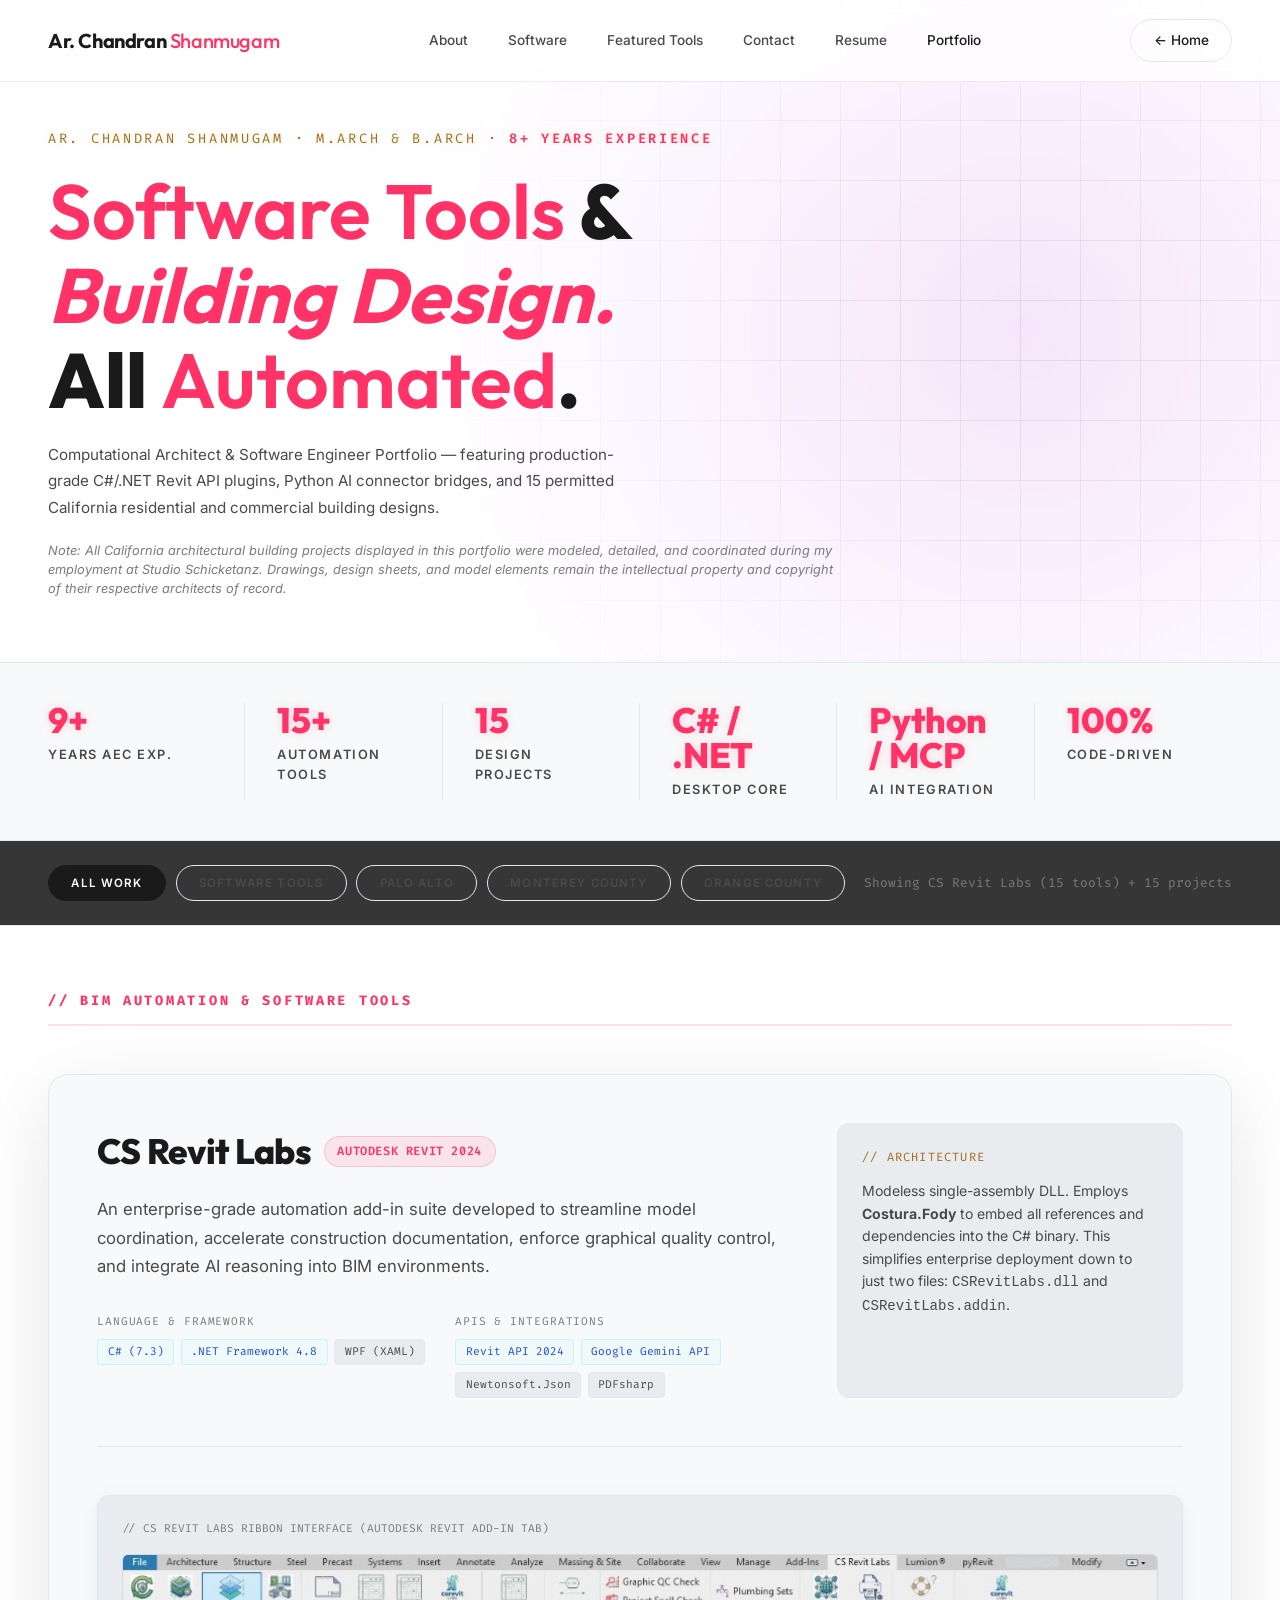
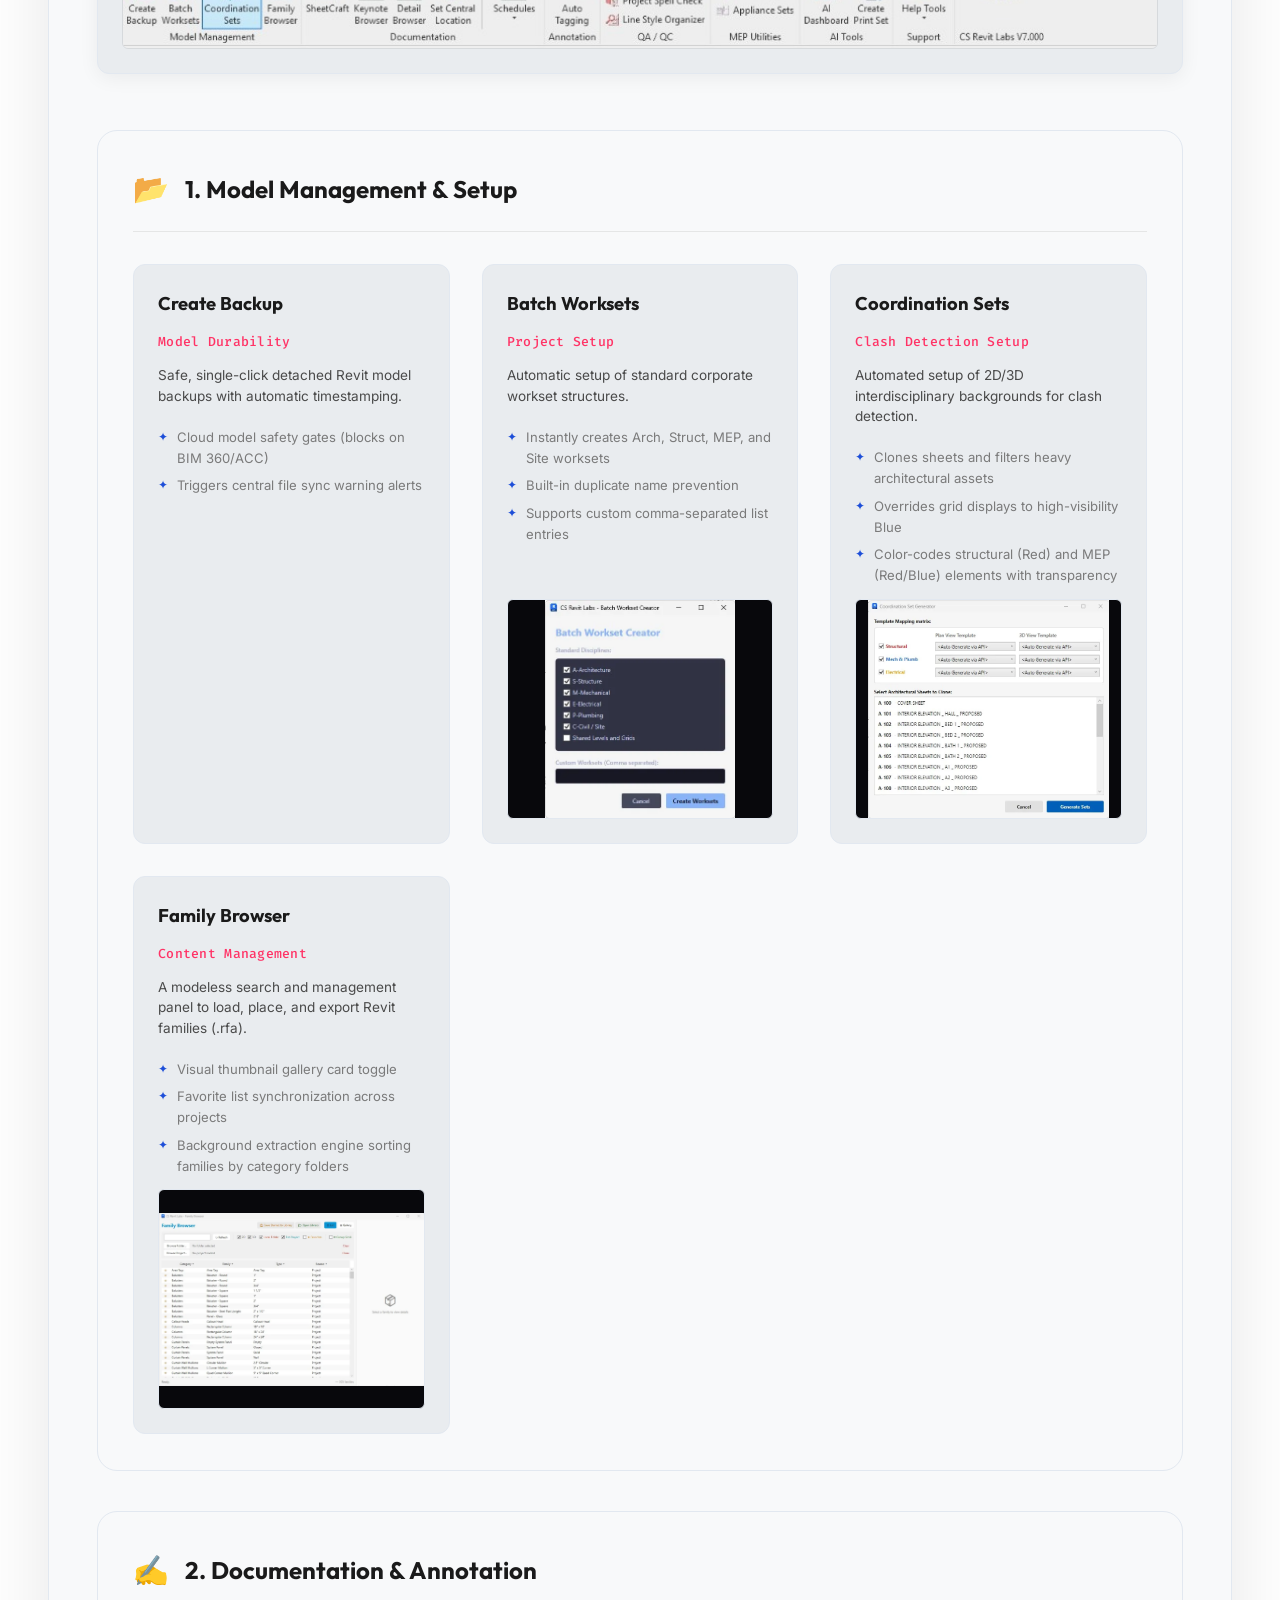
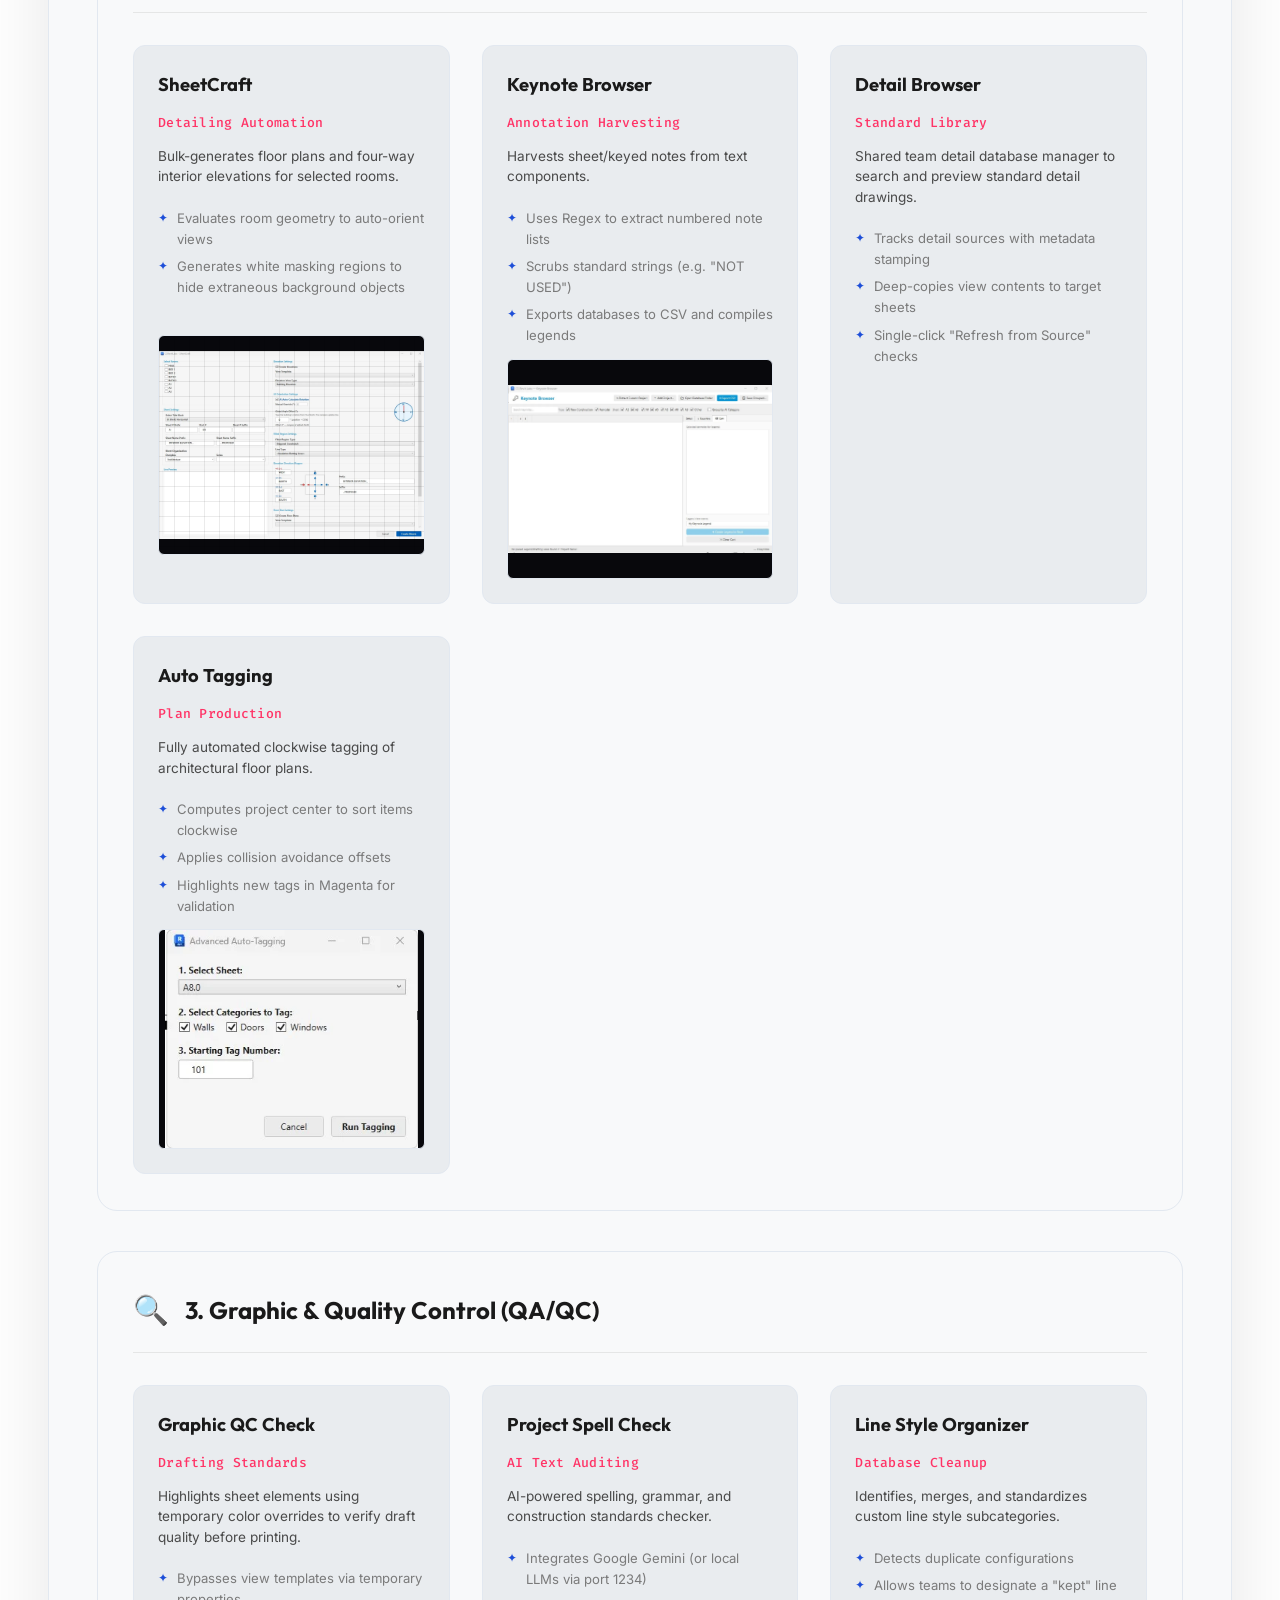
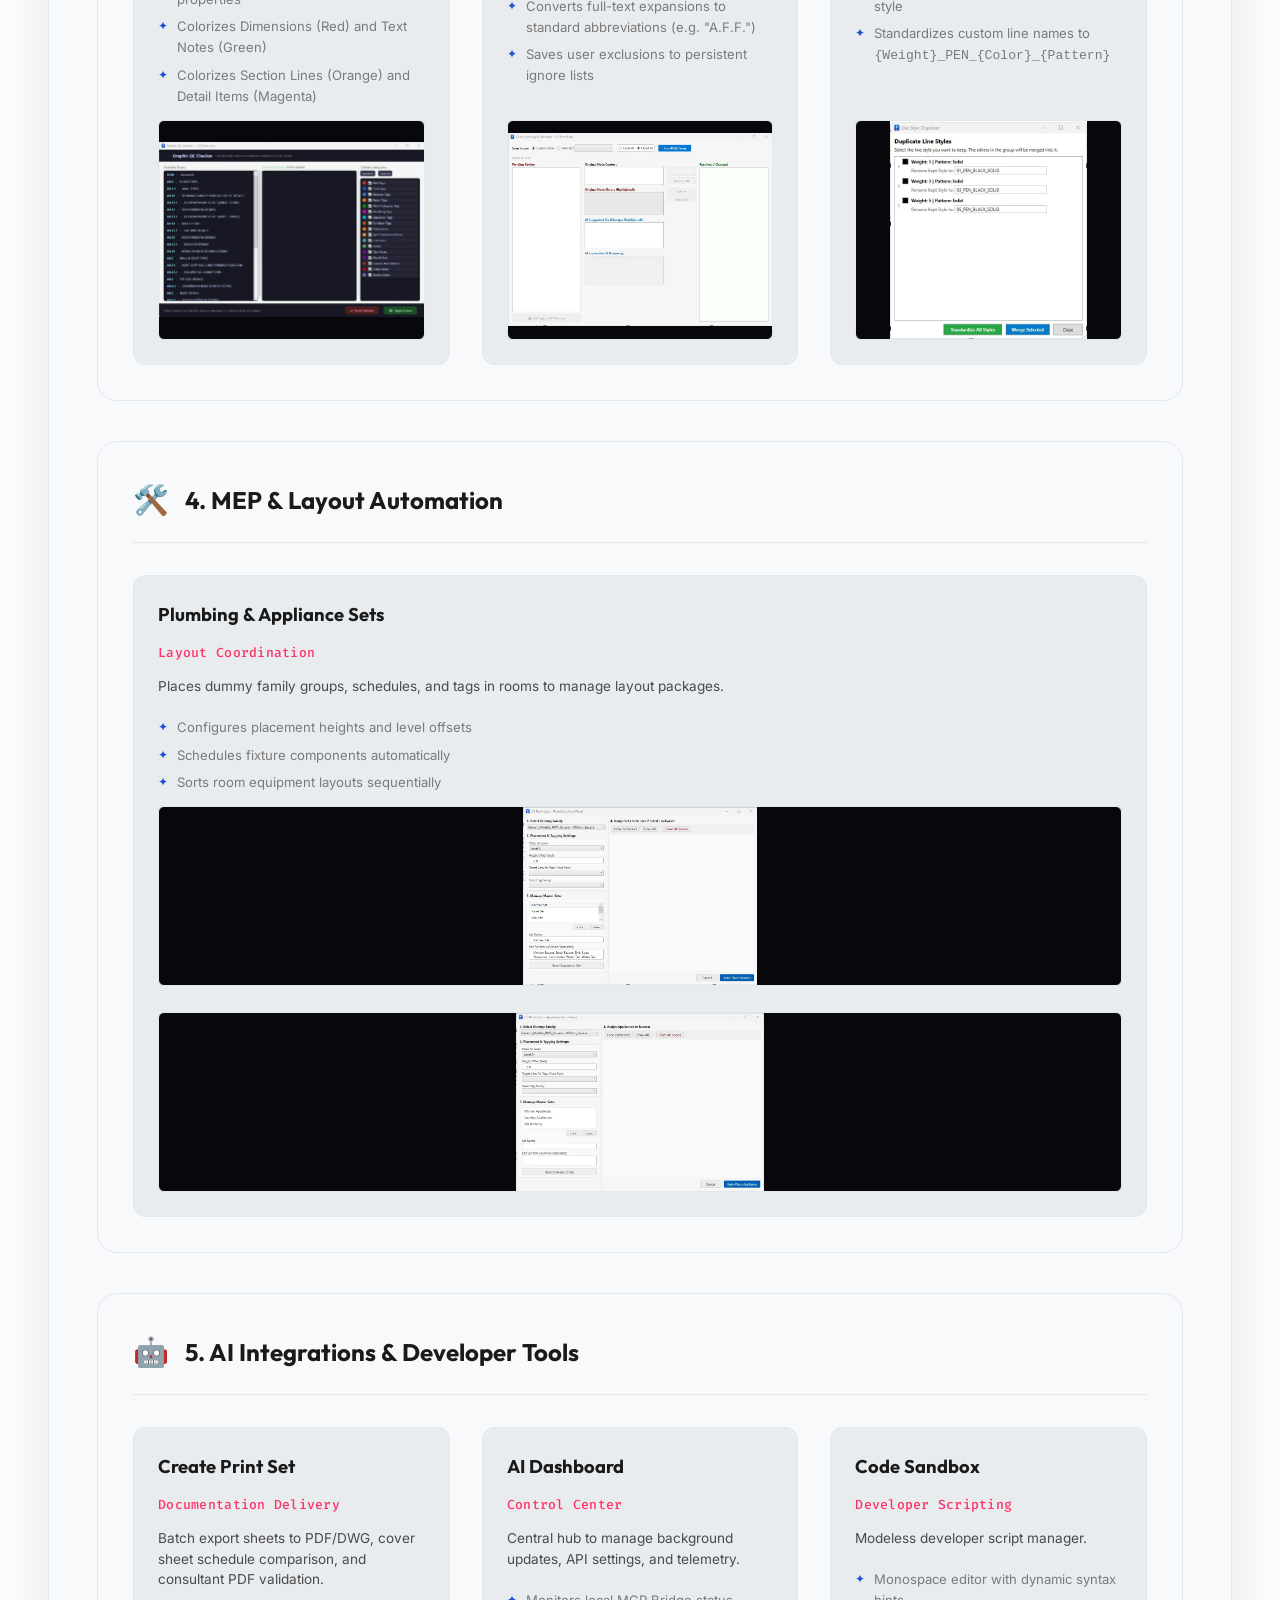
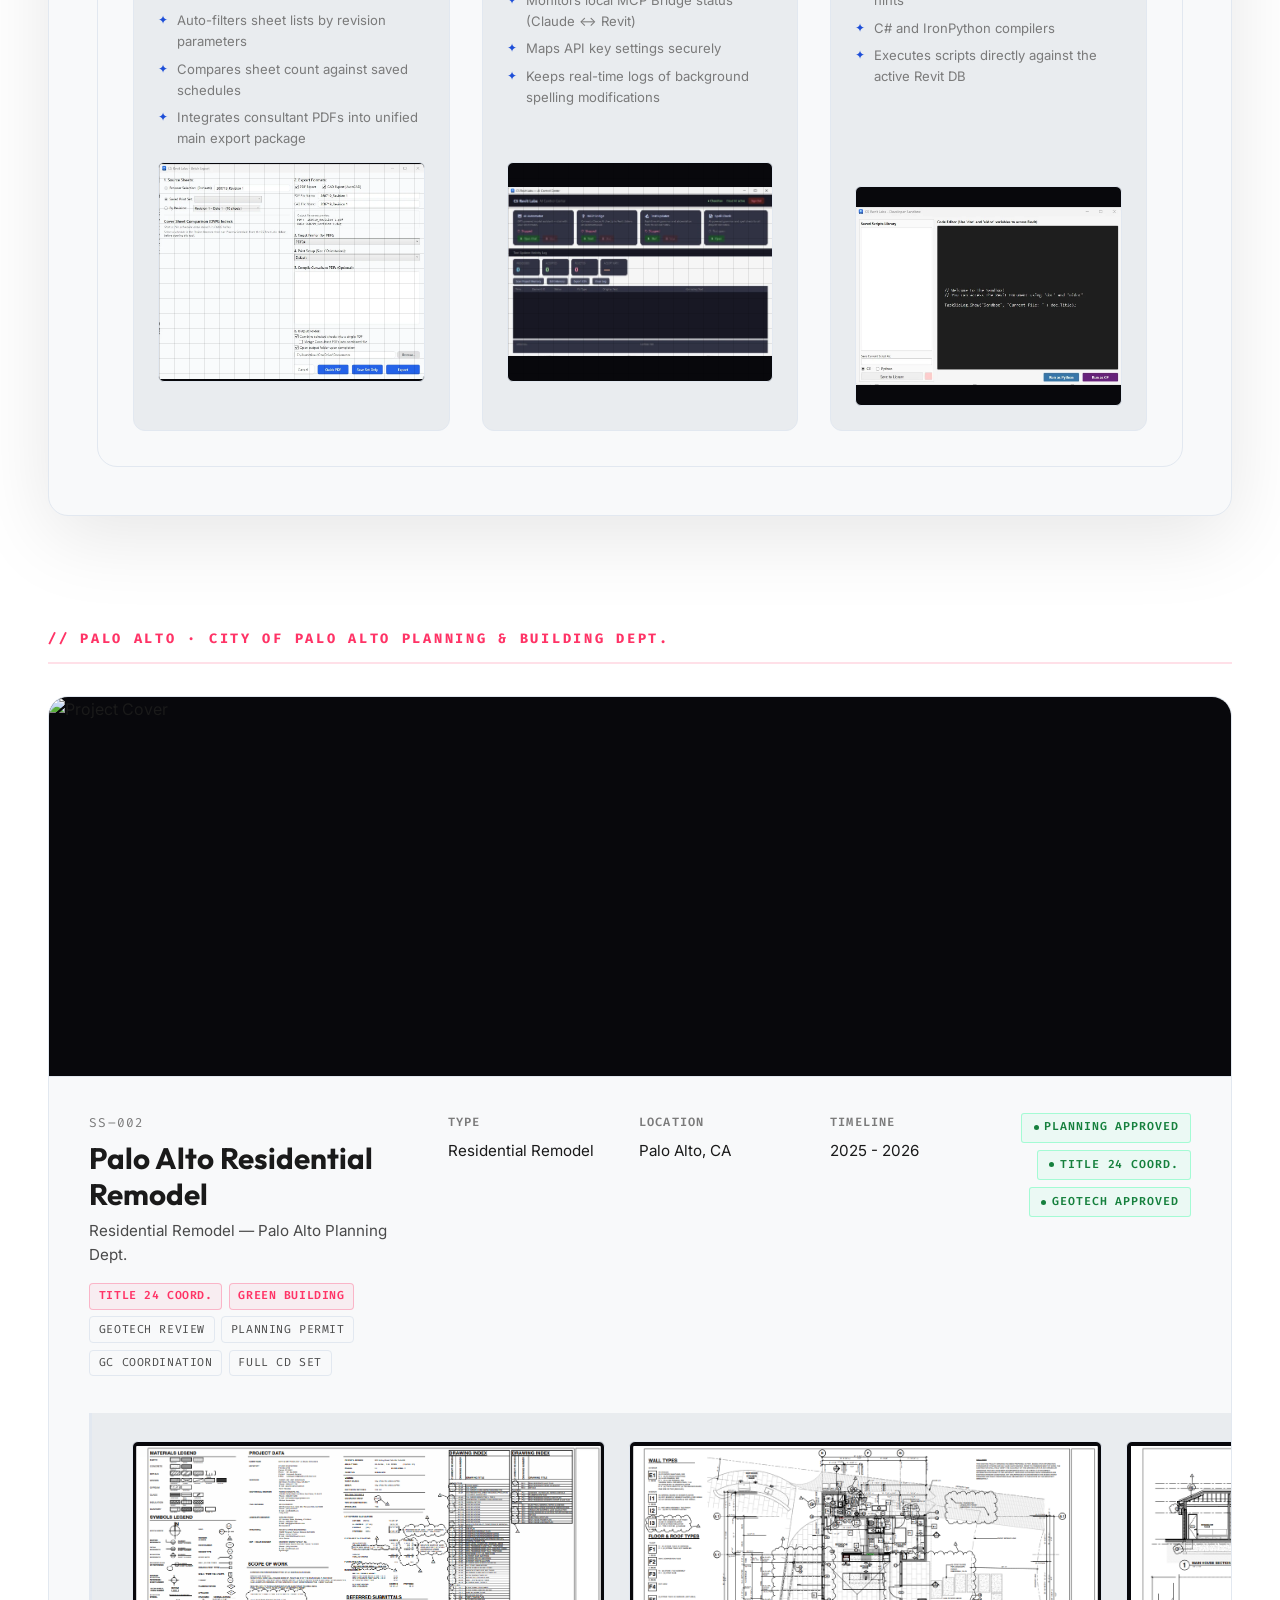
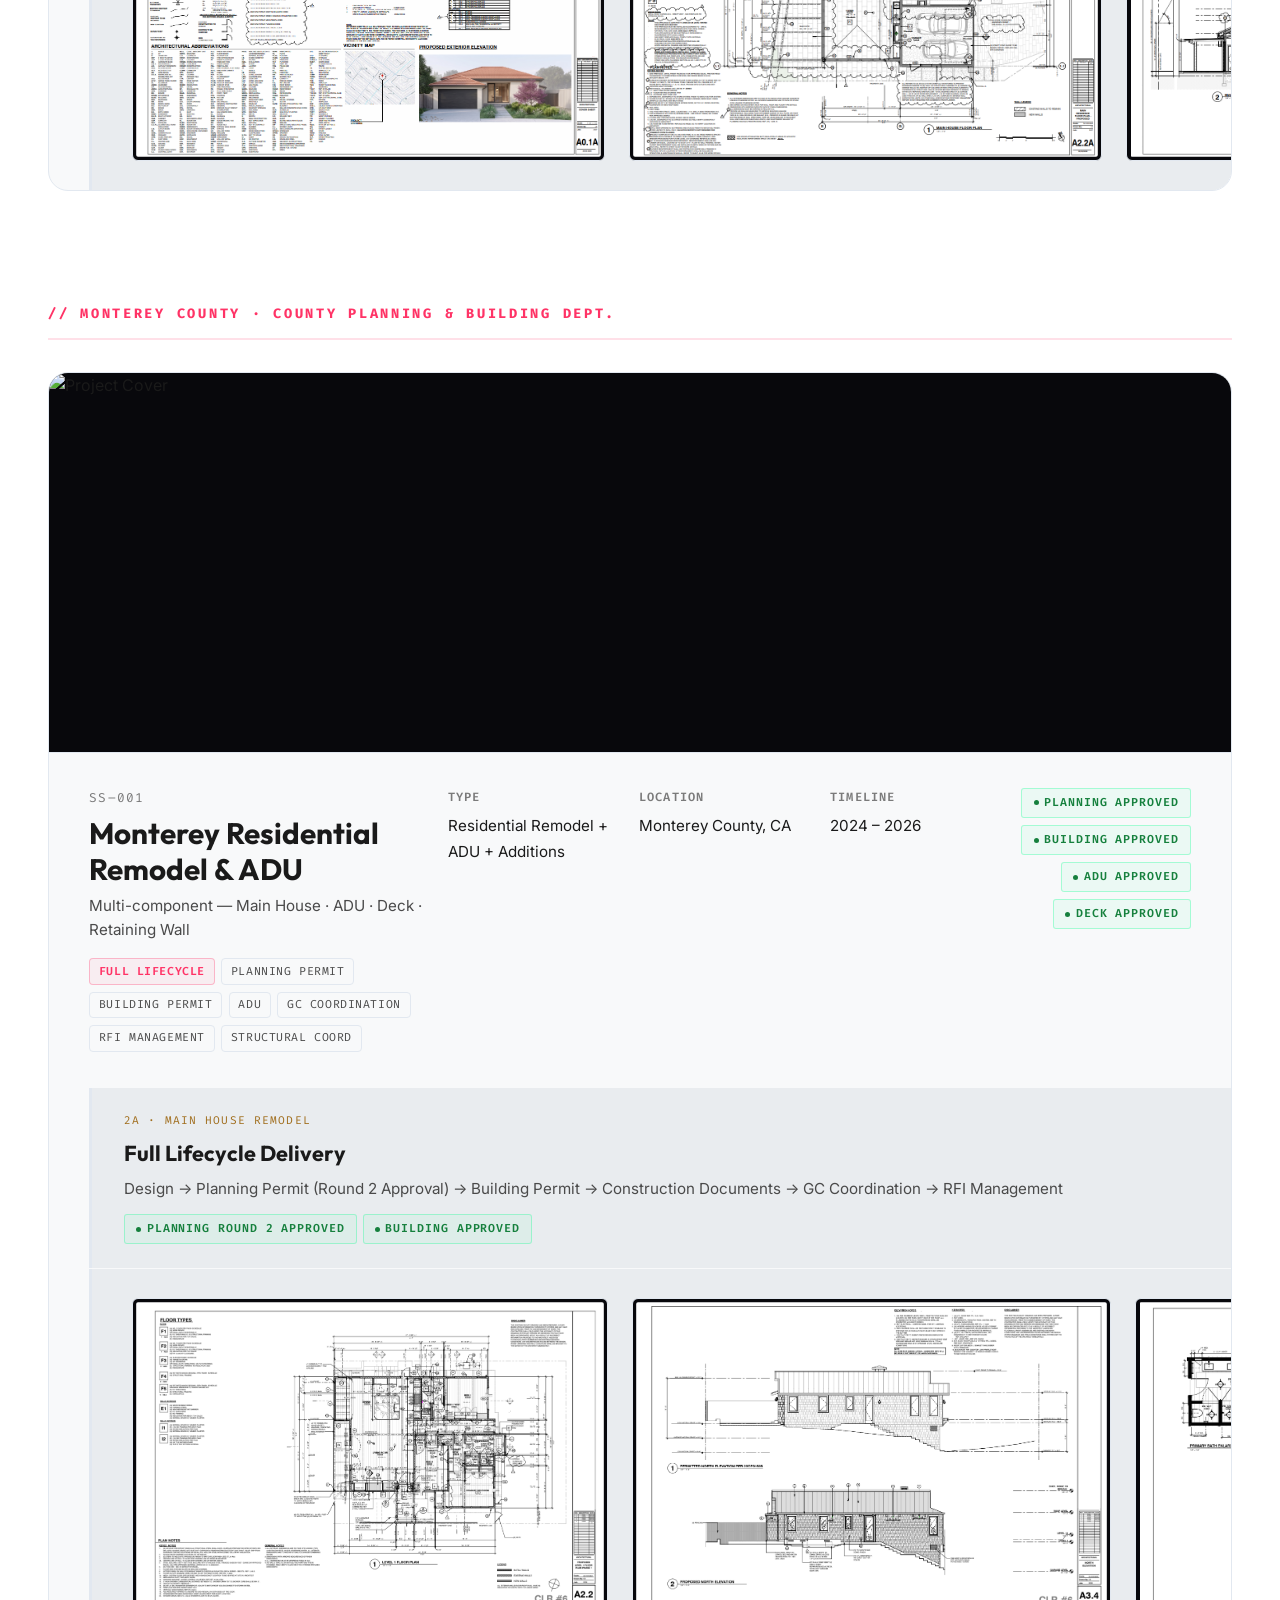
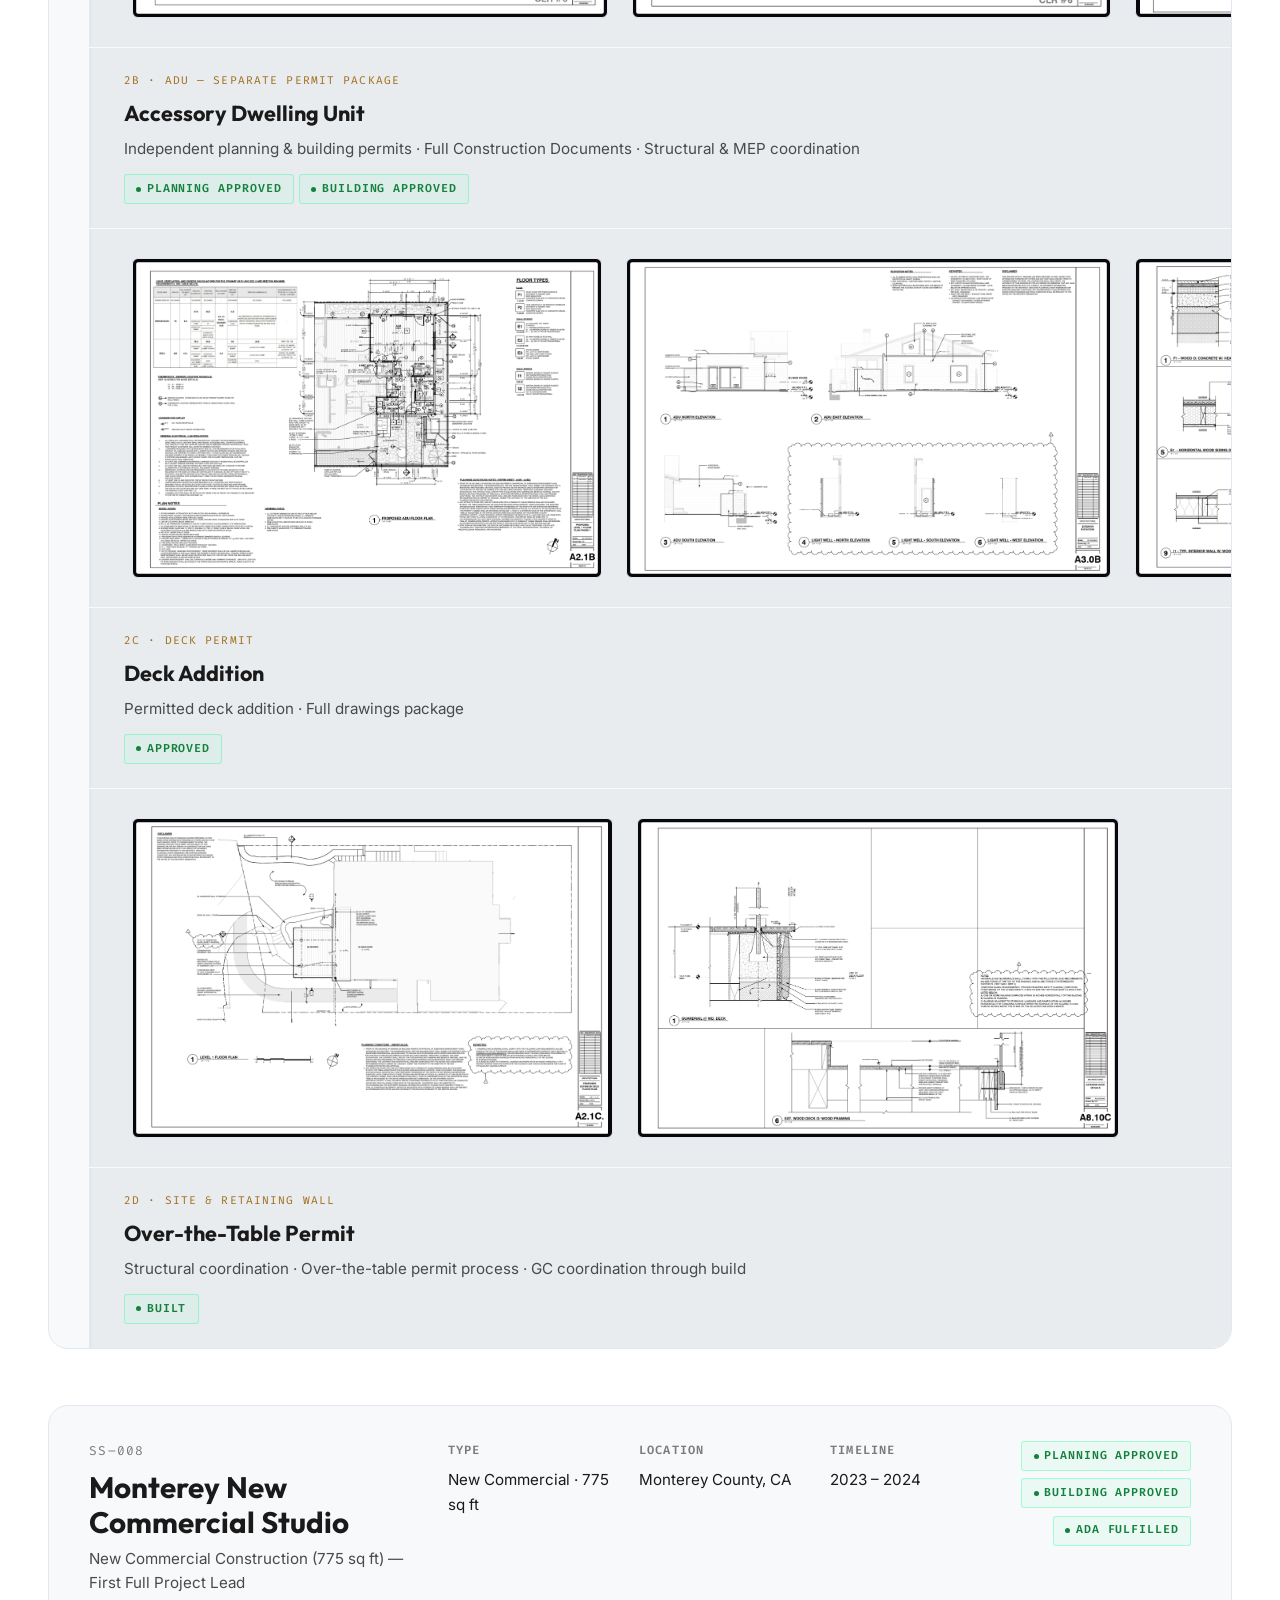
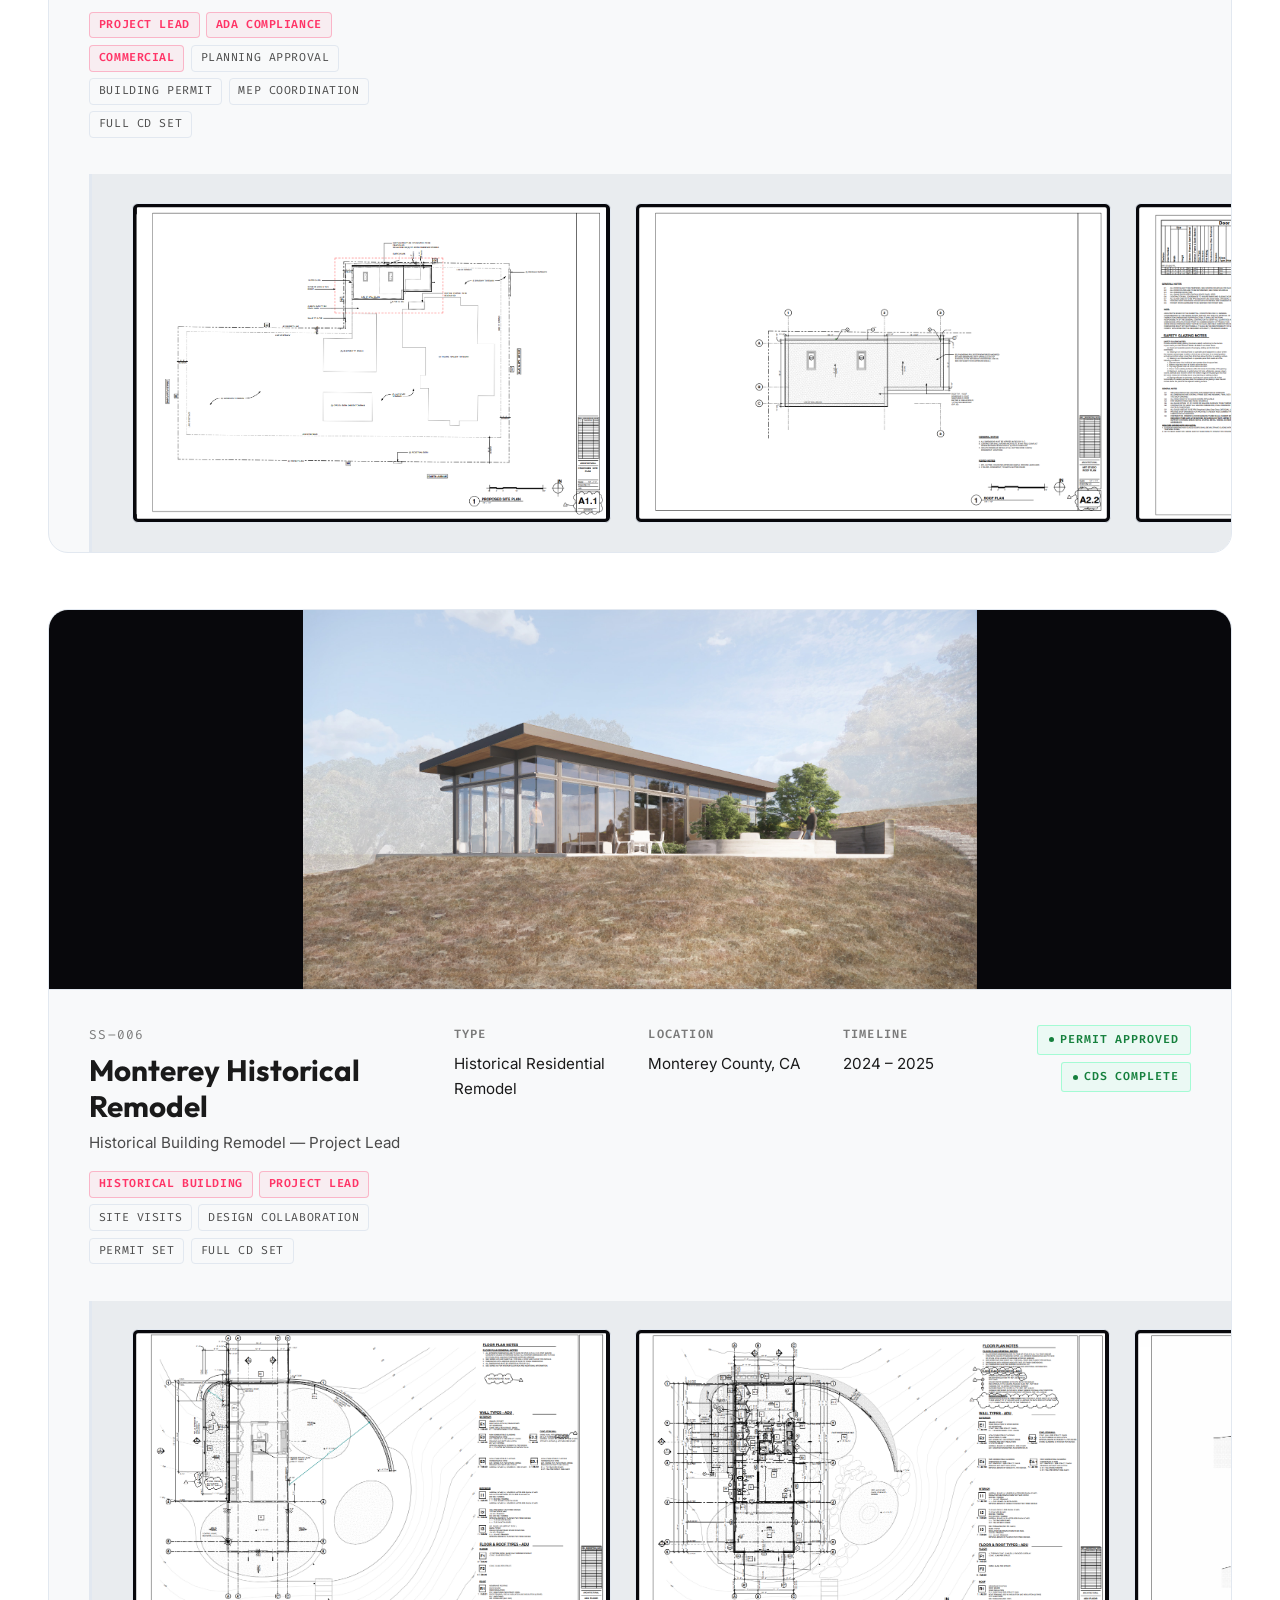
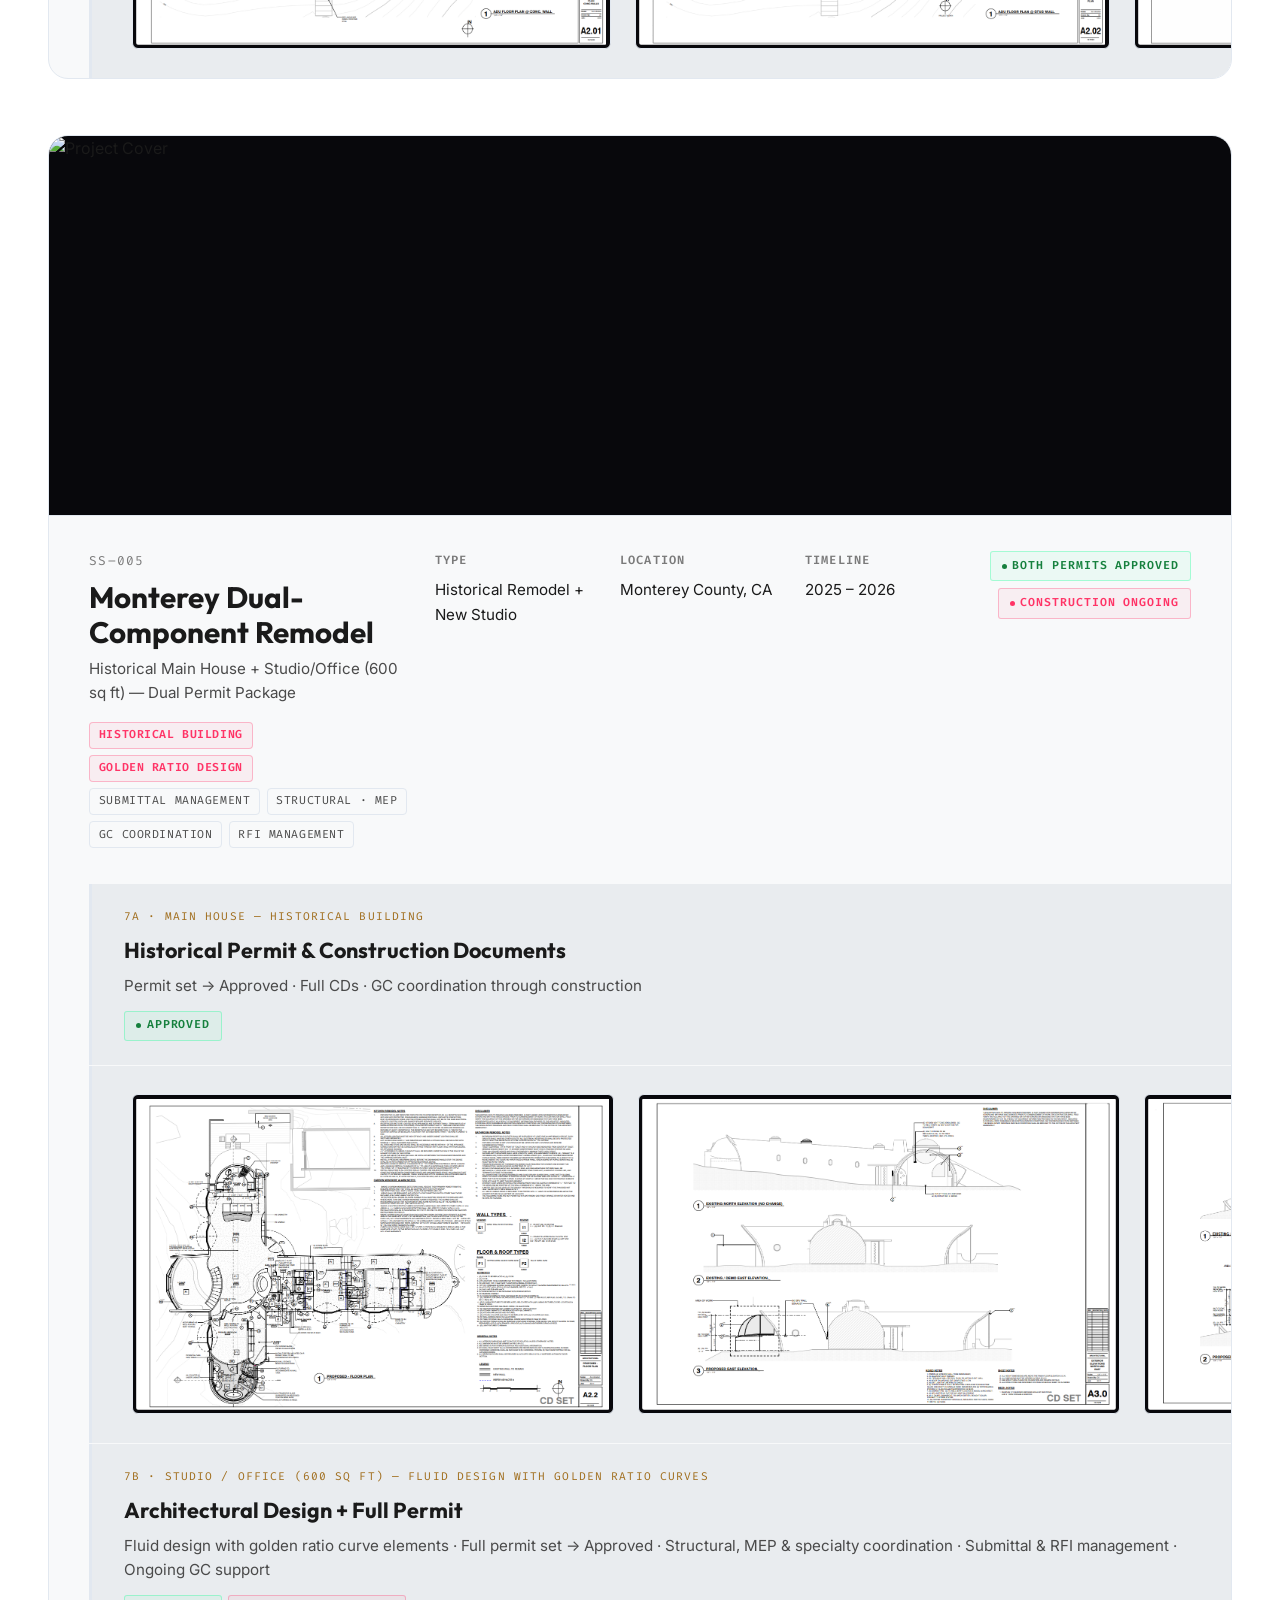
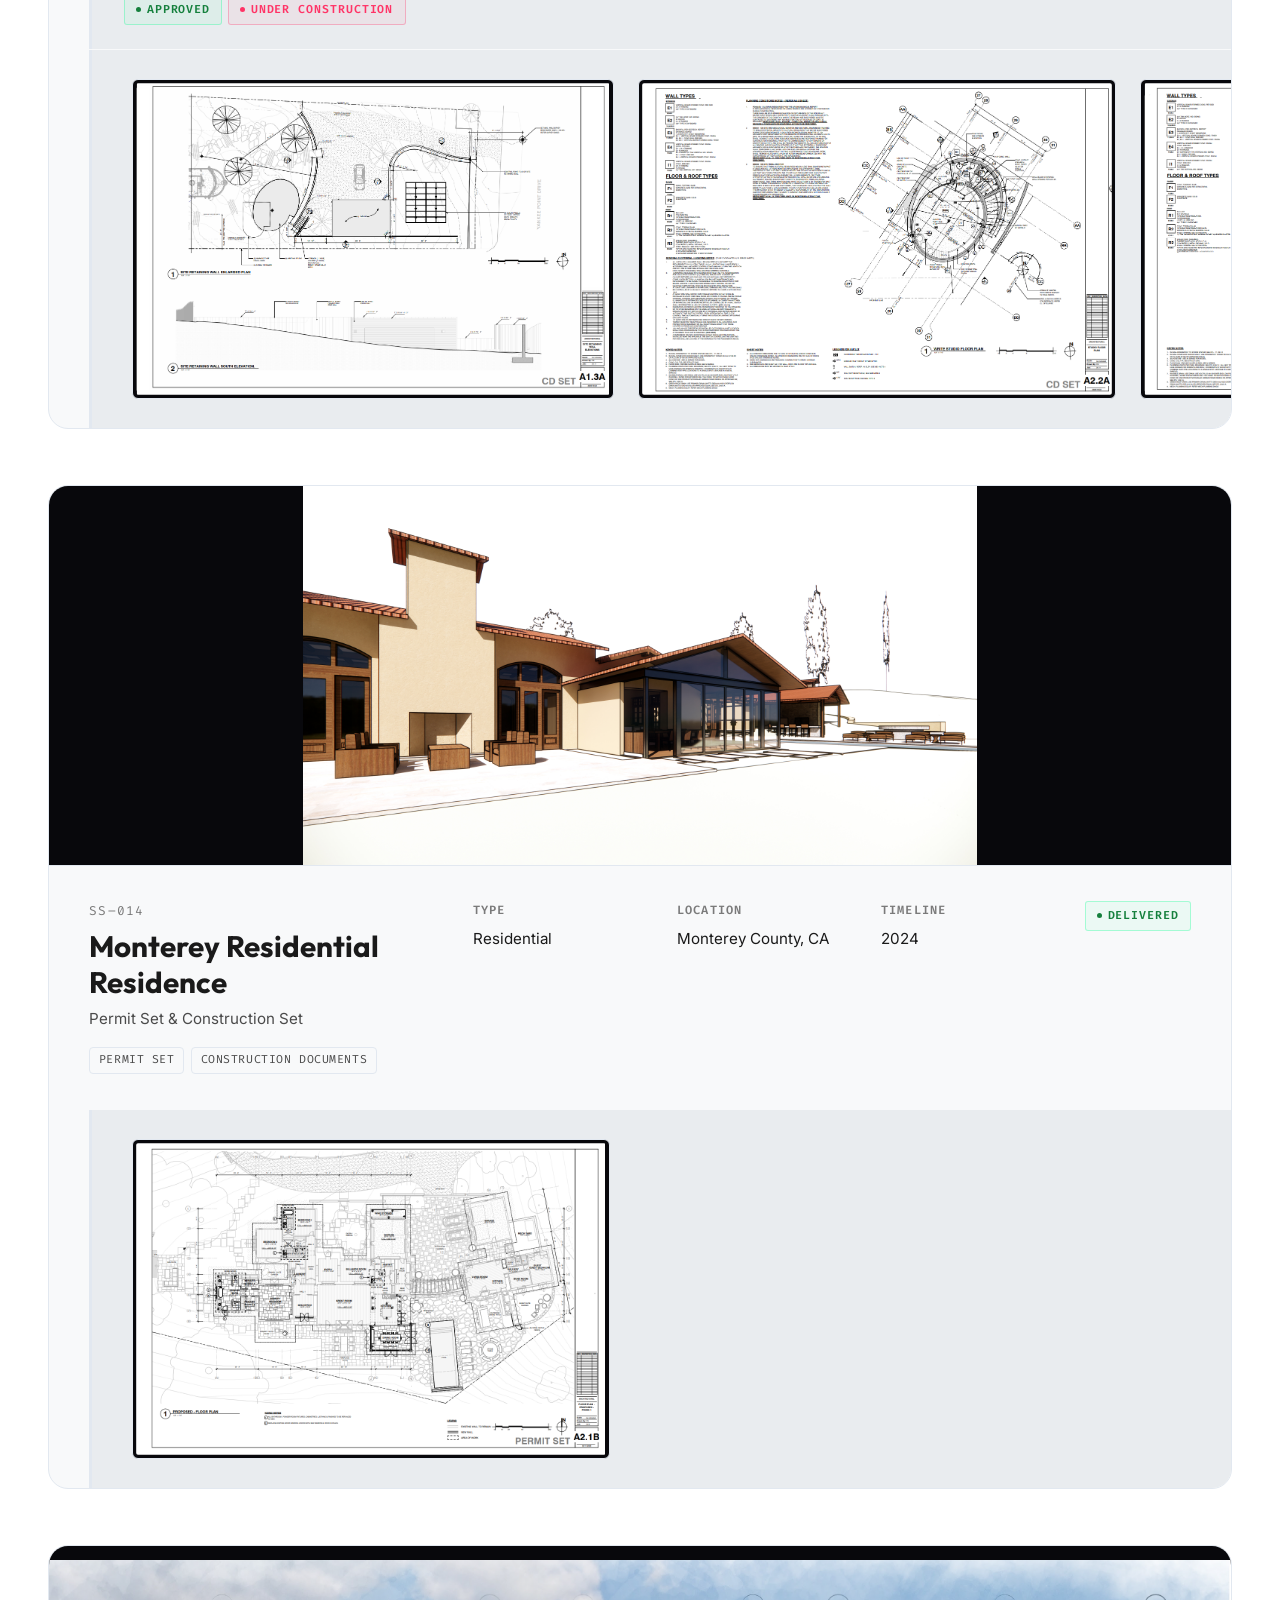
==== portfolio.html @ 2c468048 "chore: add IP disclaimer and update project nomenclature for portfolio documentation" ====
<!DOCTYPE html>
<html lang="en">

<head>
  <meta charset="UTF-8" />
  <meta name="viewport" content="width=device-width, initial-scale=1.0" />
  <title>Portfolio — Chandran Shanmugam</title>
  <meta name="description"
    content="Dual-expertise software tools and 15 California architectural building design projects. C#/.NET desktop plugins, Python AI connectors, and permitted residential/commercial sets." />
  <link rel="preconnect" href="https://fonts.googleapis.com" />
  <link rel="preconnect" href="https://fonts.gstatic.com" crossorigin />
  <link rel="stylesheet" href="css/global.css" />
  <link rel="stylesheet" href="css/portfolio.css" />
  <script>
    (function() {
      const hour = new Date().getHours();
      if (hour >= 6 && hour < 12) {
        document.documentElement.classList.add('theme-morning');
      } else if (hour >= 12 && hour < 18) {
        document.documentElement.classList.add('theme-afternoon');
      }
    })();
  </script>
</head>

<body>

  <div class="cursor" id="cursor"></div>
  <div class="cursor-ring" id="cursorRing"></div>

  <!-- NAVIGATION -->
  <nav>
    <a href="index.html" class="nav-logo">Ar. Chandran <span>Shanmugam</span></a>
    <div class="nav-links">
      <a href="index.html#about">About</a>
      <a href="index.html#services">Software</a>
      <a href="index.html#work">Featured Tools</a>
      <a href="index.html#contact">Contact</a>
      <a href="docs/Ar_Chandran_Shanmugam_Resume.pdf" target="_blank">Resume</a>
      <a href="portfolio.html" class="active">Portfolio</a>
    </div>
    <a href="index.html" class="nav-back">← Home</a>
  </nav>

  <!-- PORTFOLIO HEADER -->
  <div class="page-header">
    <div class="page-header-bg"></div>
    <div class="page-header-grid"></div>
    <div class="page-header-content">
      <div class="page-eyebrow">Ar. Chandran Shanmugam · M.Arch &amp; B.Arch · <span class="hl">8+ Years Experience</span></div>
      <h1 class="page-title"><span class="hl">Software Tools</span> &amp;<br /><em>Building Design.</em><br />All <span class="hl">Automated</span>.</h1>
      <p class="page-sub">Computational Architect &amp; Software Engineer Portfolio — featuring production-grade C#/.NET Revit API plugins, Python AI connector bridges, and 15 permitted California residential and commercial building designs.</p>
      <p style="font-size: 0.8rem; color: var(--text-dim); margin-top: 1.2rem; max-width: 800px; line-height: 1.5; font-style: italic;">Note: All California architectural building projects displayed in this portfolio were modeled, detailed, and coordinated during my employment at Studio Schicketanz. Drawings, design sheets, and model elements remain the intellectual property and copyright of their respective architects of record.</p>
    </div>
  </div>

  <!-- STATS BAR -->
  <div class="stats-bar">
    <div class="stat-item">
      <div class="stat-num dyn-exp-total">8+</div>
      <div class="stat-label">Years AEC Exp.</div>
    </div>
    <div class="stat-item">
      <div class="stat-num">15+</div>
      <div class="stat-label">Automation Tools</div>
    </div>
    <div class="stat-item">
      <div class="stat-num">15</div>
      <div class="stat-label">Design Projects</div>
    </div>
    <div class="stat-item">
      <div class="stat-num">C# / .NET</div>
      <div class="stat-label">Desktop Core</div>
    </div>
    <div class="stat-item">
      <div class="stat-num">Python / MCP</div>
      <div class="stat-label">AI Integration</div>
    </div>
    <div class="stat-item">
      <div class="stat-num">100%</div>
      <div class="stat-label">Code-Driven</div>
    </div>
  </div>

  <!-- FILTER BUTTONS -->
  <div class="filters">
    <button class="filter-btn active" data-filter="all">All Work</button>
    <button class="filter-btn" data-filter="bim">Software Tools</button>
    <button class="filter-btn" data-filter="paloalto">Palo Alto</button>
    <button class="filter-btn" data-filter="monterey">Monterey County</button>
    <button class="filter-btn" data-filter="orangecounty">Orange County</button>
    <span class="filter-count" id="fc">Showing CS Revit Labs (15 tools) + 15 projects</span>
  </div>

  <!-- PORTFOLIO PROJECTS GRID SECTION -->
  <div class="portfolio-section">

    <!-- BIM TOOLS -->
    <div class="category-label" id="g-bim">// BIM Automation & Software Tools</div>
    
    <div class="labs-wrapper">
      <!-- Intro & Metadata -->
      <div class="labs-intro">
        <div class="labs-title-block">
          <h3>CS Revit Labs <span class="badge">Autodesk Revit 2024</span></h3>
          <p class="labs-description">An enterprise-grade automation add-in suite developed to streamline model coordination, accelerate construction documentation, enforce graphical quality control, and integrate AI reasoning into BIM environments.</p>
          
          <div class="labs-tech-grid">
            <div class="labs-tech-category">
              <span class="labs-tech-label">Language & Framework</span>
              <div class="labs-tech-tags">
                <span class="labs-tech-pill highlight">C# (7.3)</span>
                <span class="labs-tech-pill highlight">.NET Framework 4.8</span>
                <span class="labs-tech-pill">WPF (XAML)</span>
              </div>
            </div>
            <div class="labs-tech-category">
              <span class="labs-tech-label">APIs & Integrations</span>
              <div class="labs-tech-tags">
                <span class="labs-tech-pill highlight">Revit API 2024</span>
                <span class="labs-tech-pill highlight">Google Gemini API</span>
                <span class="labs-tech-pill">Newtonsoft.Json</span>
                <span class="labs-tech-pill">PDFsharp</span>
              </div>
            </div>
          </div>
        </div>
        
        <div class="labs-architecture-card">
          <div class="labs-arch-title">// Architecture</div>
          <div class="labs-arch-body">
            Modeless single-assembly DLL. Employs <strong>Costura.Fody</strong> to embed all references and dependencies into the C# binary. This simplifies enterprise deployment down to just two files: <code>CSRevitLabs.dll</code> and <code>CSRevitLabs.addin</code>.
          </div>
        </div>
      </div>
      
      <!-- Ribbon Preview -->
      <div class="labs-ribbon-preview" style="margin-bottom: 3.5rem; background: var(--surface-2); border: 1px solid var(--border); border-radius: var(--radius-md); padding: 1.5rem; text-align: center; box-shadow: var(--shadow-sm); overflow: hidden;">
        <div style="font-family: var(--font-mono); font-size: 0.7rem; color: var(--text-dim); text-align: left; margin-bottom: 1rem; text-transform: uppercase;">// CS Revit Labs Ribbon Interface (Autodesk Revit Add-in Tab)</div>
        <img src="images/bim/revit_ribbon.jpg" alt="CS Revit Labs Ribbon Interface" class="project-cover" style="width: 100%; height: auto; border-radius: var(--radius-sm); border: 1px solid var(--border-dim); display: block; object-fit: contain;">
      </div>
      
      <!-- Core Modules -->
      <div class="labs-modules-grid">
        
        <!-- MODULE 1: Model Management & Setup -->
        <div class="labs-module-row">
          <div class="labs-module-header">
            <span class="labs-module-icon">📂</span>
            <span class="labs-module-name">1. Model Management & Setup</span>
          </div>
          <div class="labs-module-tools-grid">
            <!-- Create Backup -->
            <div class="labs-tool-card">
              <div class="labs-tool-name">Create Backup</div>
              <div class="labs-tool-purpose">Model Durability</div>
              <p class="labs-tool-desc">Safe, single-click detached Revit model backups with automatic timestamping.</p>
              <ul class="labs-tool-features">
                <li class="labs-tool-feature-item">Cloud model safety gates (blocks on BIM 360/ACC)</li>
                <li class="labs-tool-feature-item">Triggers central file sync warning alerts</li>
              </ul>
            </div>
            
            <!-- Batch Worksets -->
            <div class="labs-tool-card">
              <div class="labs-tool-name">Batch Worksets</div>
              <div class="labs-tool-purpose">Project Setup</div>
              <p class="labs-tool-desc">Automatic setup of standard corporate workset structures.</p>
              <ul class="labs-tool-features">
                <li class="labs-tool-feature-item">Instantly creates Arch, Struct, MEP, and Site worksets</li>
                <li class="labs-tool-feature-item">Built-in duplicate name prevention</li>
                <li class="labs-tool-feature-item">Supports custom comma-separated list entries</li>
              </ul>
              <div class="labs-tool-img-container">
                <img src="images/projects/CS Revit Labs/Batch workset creator.webp" alt="Batch Worksets Tool Preview" class="labs-tool-img" loading="lazy" decoding="async">
              </div>
            </div>
            
            <!-- Coordination Sets -->
            <div class="labs-tool-card">
              <div class="labs-tool-name">Coordination Sets</div>
              <div class="labs-tool-purpose">Clash Detection Setup</div>
              <p class="labs-tool-desc">Automated setup of 2D/3D interdisciplinary backgrounds for clash detection.</p>
              <ul class="labs-tool-features">
                <li class="labs-tool-feature-item">Clones sheets and filters heavy architectural assets</li>
                <li class="labs-tool-feature-item">Overrides grid displays to high-visibility Blue</li>
                <li class="labs-tool-feature-item">Color-codes structural (Red) and MEP (Red/Blue) elements with transparency</li>
              </ul>
              <div class="labs-tool-img-container">
                <img src="images/projects/CS Revit Labs/Coordination set generator.webp" alt="Coordination Sets Tool Preview" class="labs-tool-img" loading="lazy" decoding="async">
              </div>
            </div>
            
            <!-- Family Browser -->
            <div class="labs-tool-card">
              <div class="labs-tool-name">Family Browser</div>
              <div class="labs-tool-purpose">Content Management</div>
              <p class="labs-tool-desc">A modeless search and management panel to load, place, and export Revit families (.rfa).</p>
              <ul class="labs-tool-features">
                <li class="labs-tool-feature-item">Visual thumbnail gallery card toggle</li>
                <li class="labs-tool-feature-item">Favorite list synchronization across projects</li>
                <li class="labs-tool-feature-item">Background extraction engine sorting families by category folders</li>
              </ul>
              <div class="labs-tool-img-container">
                <img src="images/projects/CS Revit Labs/Family Browser.webp" alt="Family Browser Tool Preview" class="labs-tool-img" loading="lazy" decoding="async">
              </div>
            </div>
          </div>
        </div>
        
        <!-- MODULE 2: Documentation & Annotation -->
        <div class="labs-module-row">
          <div class="labs-module-header">
            <span class="labs-module-icon">✍️</span>
            <span class="labs-module-name">2. Documentation & Annotation</span>
          </div>
          <div class="labs-module-tools-grid">
            <!-- SheetCraft -->
            <div class="labs-tool-card">
              <div class="labs-tool-name">SheetCraft</div>
              <div class="labs-tool-purpose">Detailing Automation</div>
              <p class="labs-tool-desc">Bulk-generates floor plans and four-way interior elevations for selected rooms.</p>
              <ul class="labs-tool-features">
                <li class="labs-tool-feature-item">Evaluates room geometry to auto-orient views</li>
                <li class="labs-tool-feature-item">Generates white masking regions to hide extraneous background objects</li>
              </ul>
              <div class="labs-tool-video-area bim-video-area" data-tool-id="sheetcraft">
                <img src="images/projects/CS Revit Labs/Sheet craft .webp" alt="SheetCraft Tool Preview" class="labs-tool-img" loading="lazy" decoding="async">
              </div>
            </div>
            
            <!-- Keynote Browser -->
            <div class="labs-tool-card">
              <div class="labs-tool-name">Keynote Browser</div>
              <div class="labs-tool-purpose">Annotation Harvesting</div>
              <p class="labs-tool-desc">Harvests sheet/keyed notes from text components.</p>
              <ul class="labs-tool-features">
                <li class="labs-tool-feature-item">Uses Regex to extract numbered note lists</li>
                <li class="labs-tool-feature-item">Scrubs standard strings (e.g. "NOT USED")</li>
                <li class="labs-tool-feature-item">Exports databases to CSV and compiles legends</li>
              </ul>
              <div class="labs-tool-img-container">
                <img src="images/projects/CS Revit Labs/Keynote browser.webp" alt="Keynote Browser Tool Preview" class="labs-tool-img" loading="lazy" decoding="async">
              </div>
            </div>
            
            <!-- Detail Browser -->
            <div class="labs-tool-card">
              <div class="labs-tool-name">Detail Browser</div>
              <div class="labs-tool-purpose">Standard Library</div>
              <p class="labs-tool-desc">Shared team detail database manager to search and preview standard detail drawings.</p>
              <ul class="labs-tool-features">
                <li class="labs-tool-feature-item">Tracks detail sources with metadata stamping</li>
                <li class="labs-tool-feature-item">Deep-copies view contents to target sheets</li>
                <li class="labs-tool-feature-item">Single-click "Refresh from Source" checks</li>
              </ul>
            </div>
            
            <!-- Auto Tagging -->
            <div class="labs-tool-card">
              <div class="labs-tool-name">Auto Tagging</div>
              <div class="labs-tool-purpose">Plan Production</div>
              <p class="labs-tool-desc">Fully automated clockwise tagging of architectural floor plans.</p>
              <ul class="labs-tool-features">
                <li class="labs-tool-feature-item">Computes project center to sort items clockwise</li>
                <li class="labs-tool-feature-item">Applies collision avoidance offsets</li>
                <li class="labs-tool-feature-item">Highlights new tags in Magenta for validation</li>
              </ul>
              <div class="labs-tool-img-container">
                <img src="images/projects/CS Revit Labs/Auto tagging.webp" alt="Auto Tagging Tool Preview" class="labs-tool-img" loading="lazy" decoding="async">
              </div>
            </div>
          </div>
        </div>
        
        <!-- MODULE 3: Graphic & Quality Control (QA/QC) -->
        <div class="labs-module-row">
          <div class="labs-module-header">
            <span class="labs-module-icon">🔍</span>
            <span class="labs-module-name">3. Graphic & Quality Control (QA/QC)</span>
          </div>
          <div class="labs-module-tools-grid">
            <!-- Graphic QC Check -->
            <div class="labs-tool-card">
              <div class="labs-tool-name">Graphic QC Check</div>
              <div class="labs-tool-purpose">Drafting Standards</div>
              <p class="labs-tool-desc">Highlights sheet elements using temporary color overrides to verify draft quality before printing.</p>
              <ul class="labs-tool-features">
                <li class="labs-tool-feature-item">Bypasses view templates via temporary properties</li>
                <li class="labs-tool-feature-item">Colorizes Dimensions (Red) and Text Notes (Green)</li>
                <li class="labs-tool-feature-item">Colorizes Section Lines (Orange) and Detail Items (Magenta)</li>
              </ul>
              <div class="labs-tool-img-container">
                <img src="images/projects/CS Revit Labs/Graphic QC Checker.webp" alt="Graphic QC Check Tool Preview" class="labs-tool-img" loading="lazy" decoding="async">
              </div>
            </div>
            
            <!-- Project Spell Check -->
            <div class="labs-tool-card">
              <div class="labs-tool-name">Project Spell Check</div>
              <div class="labs-tool-purpose">AI Text Auditing</div>
              <p class="labs-tool-desc">AI-powered spelling, grammar, and construction standards checker.</p>
              <ul class="labs-tool-features">
                <li class="labs-tool-feature-item">Integrates Google Gemini (or local LLMs via port 1234)</li>
                <li class="labs-tool-feature-item">Converts full-text expansions to standard abbreviations (e.g. "A.F.F.")</li>
                <li class="labs-tool-feature-item">Saves user exclusions to persistent ignore lists</li>
              </ul>
              <div class="labs-tool-img-container">
                <img src="images/projects/CS Revit Labs/Check speeling & grammer.webp" alt="Project Spell Check Tool Preview" class="labs-tool-img" loading="lazy" decoding="async">
              </div>
            </div>
            
            <!-- Line Style Organizer -->
            <div class="labs-tool-card">
              <div class="labs-tool-name">Line Style Organizer</div>
              <div class="labs-tool-purpose">Database Cleanup</div>
              <p class="labs-tool-desc">Identifies, merges, and standardizes custom line style subcategories.</p>
              <ul class="labs-tool-features">
                <li class="labs-tool-feature-item">Detects duplicate configurations</li>
                <li class="labs-tool-feature-item">Allows teams to designate a "kept" line style</li>
                <li class="labs-tool-feature-item">Standardizes custom line names to <code>{Weight}_PEN_{Color}_{Pattern}</code></li>
              </ul>
              <div class="labs-tool-img-container">
                <img src="images/projects/CS Revit Labs/Line Style O.webp" alt="Line Style Organizer Tool Preview" class="labs-tool-img" loading="lazy" decoding="async">
              </div>
            </div>
          </div>
        </div>
        
        <!-- MODULE 4: MEP & Layout Automation -->
        <div class="labs-module-row">
          <div class="labs-module-header">
            <span class="labs-module-icon">🛠️</span>
            <span class="labs-module-name">4. MEP & Layout Automation</span>
          </div>
          <div class="labs-module-tools-grid">
            <!-- Plumbing Sets & Appliance Sets -->
            <div class="labs-tool-card">
              <div class="labs-tool-name">Plumbing & Appliance Sets</div>
              <div class="labs-tool-purpose">Layout Coordination</div>
              <p class="labs-tool-desc">Places dummy family groups, schedules, and tags in rooms to manage layout packages.</p>
              <ul class="labs-tool-features">
                <li class="labs-tool-feature-item">Configures placement heights and level offsets</li>
                <li class="labs-tool-feature-item">Schedules fixture components automatically</li>
                <li class="labs-tool-feature-item">Sorts room equipment layouts sequentially</li>
              </ul>
              <div class="labs-tool-img-container" style="margin-top: auto; height: 180px; margin-bottom: 0.8rem;">
                <img src="images/projects/CS Revit Labs/Plumbling schedule .webp" alt="Plumbing Sets Preview" class="labs-tool-img" loading="lazy" decoding="async">
              </div>
              <div class="labs-tool-img-container" style="margin-top: 0; height: 180px;">
                <img src="images/projects/CS Revit Labs/Appliance auto placer.webp" alt="Appliance Sets Preview" class="labs-tool-img" loading="lazy" decoding="async">
              </div>
            </div>
          </div>
        </div>
        
        <!-- MODULE 5: AI Integrations & Developer Tools -->
        <div class="labs-module-row">
          <div class="labs-module-header">
            <span class="labs-module-icon">🤖</span>
            <span class="labs-module-name">5. AI Integrations & Developer Tools</span>
          </div>
          <div class="labs-module-tools-grid">
            <!-- Create Print Set -->
            <div class="labs-tool-card">
              <div class="labs-tool-name">Create Print Set</div>
              <div class="labs-tool-purpose">Documentation Delivery</div>
              <p class="labs-tool-desc">Batch export sheets to PDF/DWG, cover sheet schedule comparison, and consultant PDF validation.</p>
              <ul class="labs-tool-features">
                <li class="labs-tool-feature-item">Auto-filters sheet lists by revision parameters</li>
                <li class="labs-tool-feature-item">Compares sheet count against saved schedules</li>
                <li class="labs-tool-feature-item">Integrates consultant PDFs into unified main export package</li>
              </ul>
              <div class="labs-tool-video-area bim-video-area" data-tool-id="batchexport">
                <img src="images/projects/CS Revit Labs/Batch export.webp" alt="Create Print Set Tool Preview" class="labs-tool-img" loading="lazy" decoding="async">
              </div>
            </div>
            
            <!-- AI Dashboard (Control Center) -->
            <div class="labs-tool-card">
              <div class="labs-tool-name">AI Dashboard</div>
              <div class="labs-tool-purpose">Control Center</div>
              <p class="labs-tool-desc">Central hub to manage background updates, API settings, and telemetry.</p>
              <ul class="labs-tool-features">
                <li class="labs-tool-feature-item">Monitors local MCP Bridge status (Claude ↔ Revit)</li>
                <li class="labs-tool-feature-item">Maps API key settings securely</li>
                <li class="labs-tool-feature-item">Keeps real-time logs of background spelling modifications</li>
              </ul>
              <div class="labs-tool-video-area bim-video-area" data-tool-id="aiconnector">
                <img src="images/projects/CS Revit Labs/AI Control centre.webp" alt="AI Dashboard Tool Preview" class="labs-tool-img" loading="lazy" decoding="async">
              </div>
            </div>
            
            <!-- Code Sandbox -->
            <div class="labs-tool-card">
              <div class="labs-tool-name">Code Sandbox</div>
              <div class="labs-tool-purpose">Developer Scripting</div>
              <p class="labs-tool-desc">Modeless developer script manager.</p>
              <ul class="labs-tool-features">
                <li class="labs-tool-feature-item">Monospace editor with dynamic syntax hints</li>
                <li class="labs-tool-feature-item">C# and IronPython compilers</li>
                <li class="labs-tool-feature-item">Executes scripts directly against the active Revit DB</li>
              </ul>
              <div class="labs-tool-img-container">
                <img src="images/projects/CS Revit Labs/sand box.webp" alt="Code Sandbox Tool Preview" class="labs-tool-img" loading="lazy" decoding="async">
              </div>
            </div>
          </div>
        </div>
        
      </div>
    </div>

    <div class="spacer"></div>

    <!-- PALO ALTO -->
    <div class="category-label" id="g-paloalto">// Palo Alto · City of Palo Alto Planning & Building Dept.</div>
    <div class="project-list">
      <div class="project-block">
        <div class="project-cover-container">
          <img src="images/projects/dolgov/cover.png" alt="Project Cover" class="project-cover" loading="lazy" decoding="async">
        </div>
        <div class="project-row">
          <div>
            <div class="pr-index">SS–002</div>
            <div class="pr-name">Palo Alto Residential Remodel</div>
            <div class="pr-sub">Residential Remodel — Palo Alto Planning Dept.</div>
            <div class="pr-tags">
              <span class="pr-tag red">Title 24 Coord.</span>
              <span class="pr-tag red">Green Building</span>
              <span class="pr-tag">Geotech Review</span>
              <span class="pr-tag">Planning Permit</span>
              <span class="pr-tag">GC Coordination</span>
              <span class="pr-tag">Full CD Set</span>
            </div>
          </div>
          <div class="pr-col"><strong>Type</strong><span>Residential Remodel</span></div>
          <div class="pr-col"><strong>Location</strong><span>Palo Alto, CA</span></div>
          <div class="pr-col"><strong>Timeline</strong><span>2025 - 2026</span></div>
          <div class="pr-status-col">
            <span class="badge badge-green"><span class="bdot"></span>Planning Approved</span>
            <span class="badge badge-green"><span class="bdot"></span>Title 24 Coord.</span>
            <span class="badge badge-green"><span class="bdot"></span>Geotech Approved</span>
          </div>
        </div>
        <div class="doc-gallery">
          <img src="images/projects/dolgov/DOL M_0.png" class="doc-img" alt="Palo Alto Residential Remodel Documentation Sheet 1" loading="lazy" decoding="async">
          <img src="images/projects/dolgov/DOL M_1.png" class="doc-img" alt="Palo Alto Residential Remodel Documentation Sheet 2" loading="lazy" decoding="async">
          <img src="images/projects/dolgov/DOL M_2.png" class="doc-img" alt="Palo Alto Residential Remodel Documentation Sheet 3" loading="lazy" decoding="async">
          <img src="images/projects/dolgov/DOL M_3.png" class="doc-img" alt="Palo Alto Residential Remodel Documentation Sheet 4" loading="lazy" decoding="async">
          <img src="images/projects/dolgov/DOL M_4.png" class="doc-img" alt="Palo Alto Residential Remodel Documentation Sheet 5" loading="lazy" decoding="async">
        </div>
      </div>
    </div>

    <div class="spacer"></div>

    <!-- MONTEREY COUNTY -->
    <div class="category-label" id="g-monterey">// Monterey County · County Planning & Building Dept.</div>
    <div class="project-list">

      <!-- 1. CAPPO SCENIC -->
      <div class="project-block">
        <div class="project-cover-container">
          <img src="images/projects/cappo/cover.png" alt="Project Cover" class="project-cover" loading="lazy" decoding="async">
        </div>
        <div class="project-row">
          <div>
            <div class="pr-index">SS–001</div>
            <div class="pr-name">Monterey Residential Remodel & ADU</div>
            <div class="pr-sub">Multi-component — Main House · ADU · Deck · Retaining Wall</div>
            <div class="pr-tags">
              <span class="pr-tag red">Full Lifecycle</span>
              <span class="pr-tag">Planning Permit</span>
              <span class="pr-tag">Building Permit</span>
              <span class="pr-tag">ADU</span>
              <span class="pr-tag">GC Coordination</span>
              <span class="pr-tag">RFI Management</span>
              <span class="pr-tag">Structural Coord</span>
            </div>
          </div>
          <div class="pr-col"><strong>Type</strong><span>Residential Remodel + ADU + Additions</span></div>
          <div class="pr-col"><strong>Location</strong><span>Monterey County, CA</span></div>
          <div class="pr-col"><strong>Timeline</strong><span>2024 – 2026</span></div>
          <div class="pr-status-col">
            <span class="badge badge-green"><span class="bdot"></span>Planning Approved</span>
            <span class="badge badge-green"><span class="bdot"></span>Building Approved</span>
            <span class="badge badge-green"><span class="bdot"></span>ADU Approved</span>
            <span class="badge badge-green"><span class="bdot"></span>Deck Approved</span>
          </div>
        </div>
        
        <div class="sub-project">
          <div class="sp-label">2A · Main House Remodel</div>
          <div class="sp-name">Full Lifecycle Delivery</div>
          <div class="sp-scope">Design → Planning Permit (Round 2 Approval) → Building Permit → Construction Documents → GC Coordination → RFI Management</div>
          <div class="sp-badges">
            <span class="badge badge-green"><span class="bdot"></span>Planning Round 2 Approved</span>
            <span class="badge badge-green"><span class="bdot"></span>Building Approved</span>
          </div>
        </div>
        <div class="doc-gallery">
          <img src="images/projects/cappo/cappo_1.png" class="doc-img" alt="Monterey Residential Remodel Main House Documentation Sheet 1" loading="lazy" decoding="async">
          <img src="images/projects/cappo/Cappo_2.png" class="doc-img" alt="Monterey Residential Remodel Main House Documentation Sheet 2" loading="lazy" decoding="async">
          <img src="images/projects/cappo/Cappo_3.png" class="doc-img" alt="Monterey Residential Remodel Main House Documentation Sheet 3" loading="lazy" decoding="async">
          <img src="images/projects/cappo/Cappo_4.png" class="doc-img" alt="Monterey Residential Remodel Main House Documentation Sheet 4" loading="lazy" decoding="async">
          <img src="images/projects/cappo/Cappo_5.png" class="doc-img" alt="Monterey Residential Remodel Main House Documentation Sheet 5" loading="lazy" decoding="async">
          <img src="images/projects/cappo/Cappo_6.png" class="doc-img" alt="Monterey Residential Remodel Main House Documentation Sheet 6" loading="lazy" decoding="async">
        </div>

        <div class="sub-project">
          <div class="sp-label">2B · ADU — Separate Permit Package</div>
          <div class="sp-name">Accessory Dwelling Unit</div>
          <div class="sp-scope">Independent planning & building permits · Full Construction Documents · Structural & MEP coordination</div>
          <div class="sp-badges">
            <span class="badge badge-green"><span class="bdot"></span>Planning Approved</span>
            <span class="badge badge-green"><span class="bdot"></span>Building Approved</span>
          </div>
        </div>
        <div class="doc-gallery">
          <img src="images/projects/cappo/cappo adu_1.png" class="doc-img" alt="Monterey Residential Remodel ADU Documentation Sheet 1" loading="lazy" decoding="async">
          <img src="images/projects/cappo/cappo adu_2.png" class="doc-img" alt="Monterey Residential Remodel ADU Documentation Sheet 2" loading="lazy" decoding="async">
          <img src="images/projects/cappo/cappo adu_3.png" class="doc-img" alt="Monterey Residential Remodel ADU Documentation Sheet 3" loading="lazy" decoding="async">
          <img src="images/projects/cappo/cappo adu_3a.png" class="doc-img" alt="Monterey Residential Remodel ADU Documentation Sheet 4" loading="lazy" decoding="async">
        </div>

        <div class="sub-project">
          <div class="sp-label">2C · Deck Permit</div>
          <div class="sp-name">Deck Addition</div>
          <div class="sp-scope">Permitted deck addition · Full drawings package</div>
          <div class="sp-badges">
            <span class="badge badge-green"><span class="bdot"></span>Approved</span>
          </div>
        </div>
        <div class="doc-gallery">
          <img src="images/projects/cappo/cappo deck_1.png" class="doc-img" alt="Monterey Residential Remodel Deck Documentation Sheet 1" loading="lazy" decoding="async">
          <img src="images/projects/cappo/cappo deck_2.png" class="doc-img" alt="Monterey Residential Remodel Deck Documentation Sheet 2" loading="lazy" decoding="async">
        </div>

        <div class="sub-project">
          <div class="sp-label">2D · Site & Retaining Wall</div>
          <div class="sp-name">Over-the-Table Permit</div>
          <div class="sp-scope">Structural coordination · Over-the-table permit process · GC coordination through build</div>
          <div class="sp-badges">
            <span class="badge badge-green"><span class="bdot"></span>Built</span>
          </div>
        </div>
      </div>

      <!-- 2. CHARL CHERRY ART STUDIO -->
      <div class="project-block">
        <div class="project-row">
          <div>
            <div class="pr-index">SS–008</div>
            <div class="pr-name">Monterey New Commercial Studio</div>
            <div class="pr-sub">New Commercial Construction (775 sq ft) — First Full Project Lead</div>
            <div class="pr-tags">
              <span class="pr-tag red">Project Lead</span>
              <span class="pr-tag red">ADA Compliance</span>
              <span class="pr-tag red">Commercial</span>
              <span class="pr-tag">Planning Approval</span>
              <span class="pr-tag">Building Permit</span>
              <span class="pr-tag">MEP Coordination</span>
              <span class="pr-tag">Full CD Set</span>
            </div>
          </div>
          <div class="pr-col"><strong>Type</strong><span>New Commercial · 775 sq ft</span></div>
          <div class="pr-col"><strong>Location</strong><span>Monterey County, CA</span></div>
          <div class="pr-col"><strong>Timeline</strong><span>2023 – 2024</span></div>
          <div class="pr-status-col">
            <span class="badge badge-green"><span class="bdot"></span>Planning Approved</span>
            <span class="badge badge-green"><span class="bdot"></span>Building Approved</span>
            <span class="badge badge-green"><span class="bdot"></span>ADA Fulfilled</span>
          </div>
        </div>
        <div class="doc-gallery">
          <img src="images/projects/charl-cherry/1_carl cherry.png" class="doc-img" alt="Charl Cherry Sheet 1" loading="lazy" decoding="async">
          <img src="images/projects/charl-cherry/2_carl cherry.png" class="doc-img" alt="Charl Cherry Sheet 2" loading="lazy" decoding="async">
          <img src="images/projects/charl-cherry/3_carl cherry.png" class="doc-img" alt="Charl Cherry Sheet 3" loading="lazy" decoding="async">
          <img src="images/projects/charl-cherry/4_carl cherry.png" class="doc-img" alt="Charl Cherry Sheet 4" loading="lazy" decoding="async">
        </div>
      </div>

      <!-- 3. MOSS RESIDENCE -->
      <div class="project-block">
        <div class="project-cover-container">
          <img src="images/projects/moss/Moss.jpg" alt="Project Cover" class="project-cover" loading="lazy" decoding="async">
        </div>
        <div class="project-row">
          <div>
            <div class="pr-index">SS–006</div>
            <div class="pr-name">Monterey Historical Remodel</div>
            <div class="pr-sub">Historical Building Remodel — Project Lead</div>
            <div class="pr-tags">
              <span class="pr-tag red">Historical Building</span>
              <span class="pr-tag red">Project Lead</span>
              <span class="pr-tag">Site Visits</span>
              <span class="pr-tag">Design Collaboration</span>
              <span class="pr-tag">Permit Set</span>
              <span class="pr-tag">Full CD Set</span>
            </div>
          </div>
          <div class="pr-col"><strong>Type</strong><span>Historical Residential Remodel</span></div>
          <div class="pr-col"><strong>Location</strong><span>Monterey County, CA</span></div>
          <div class="pr-col"><strong>Timeline</strong><span>2024 – 2025</span></div>
          <div class="pr-status-col">
            <span class="badge badge-green"><span class="bdot"></span>Permit Approved</span>
            <span class="badge badge-green"><span class="bdot"></span>CDs Complete</span>
          </div>
        </div>
        <div class="doc-gallery">
          <img src="images/projects/moss/1_Moss.png" class="doc-img" alt="Monterey Historical Remodel Sheet 1" loading="lazy" decoding="async">
          <img src="images/projects/moss/2_Moss.png" class="doc-img" alt="Monterey Historical Remodel Sheet 2" loading="lazy" decoding="async">
          <img src="images/projects/moss/3_Moss.png" class="doc-img" alt="Monterey Historical Remodel Sheet 3" loading="lazy" decoding="async">
          <img src="images/projects/moss/4_Moss.png" class="doc-img" alt="Monterey Historical Remodel Sheet 4" loading="lazy" decoding="async">
          <img src="images/projects/moss/5_Moss.png" class="doc-img" alt="Monterey Historical Remodel Sheet 5" loading="lazy" decoding="async">
          <img src="images/projects/moss/6_Moss.png" class="doc-img" alt="Monterey Historical Remodel Sheet 6" loading="lazy" decoding="async">
        </div>
      </div>

      <!-- 4. YEUNG REMODEL -->
      <div class="project-block">
        <div class="project-cover-container">
          <img src="images/projects/yeung-studio/Yeung.png" alt="Project Cover" class="project-cover" loading="lazy" decoding="async">
        </div>
        <div class="project-row">
          <div>
            <div class="pr-index">SS–005</div>
            <div class="pr-name">Monterey Dual-Component Remodel</div>
            <div class="pr-sub">Historical Main House + Studio/Office (600 sq ft) — Dual Permit Package</div>
            <div class="pr-tags">
              <span class="pr-tag red">Historical Building</span>
              <span class="pr-tag red">Golden Ratio Design</span>
              <span class="pr-tag">Submittal Management</span>
              <span class="pr-tag">Structural · MEP</span>
              <span class="pr-tag">GC Coordination</span>
              <span class="pr-tag">RFI Management</span>
            </div>
          </div>
          <div class="pr-col"><strong>Type</strong><span>Historical Remodel + New Studio</span></div>
          <div class="pr-col"><strong>Location</strong><span>Monterey County, CA</span></div>
          <div class="pr-col"><strong>Timeline</strong><span>2025 – 2026</span></div>
          <div class="pr-status-col">
            <span class="badge badge-green"><span class="bdot"></span>Both Permits Approved</span>
            <span class="badge badge-red"><span class="bdot pulse"></span>Construction Ongoing</span>
          </div>
        </div>
        
        <div class="sub-project">
          <div class="sp-label">7A · Main House — Historical Building</div>
          <div class="sp-name">Historical Permit & Construction Documents</div>
          <div class="sp-scope">Permit set → Approved · Full CDs · GC coordination through construction</div>
          <div class="sp-badges">
            <span class="badge badge-green"><span class="bdot"></span>Approved</span>
          </div>
        </div>
        <div class="doc-gallery">
          <img src="images/projects/yeung-main-house-remodel/1_yeung MH.png" class="doc-img" alt="Monterey Dual-Component Remodel Main House Sheet 1" loading="lazy" decoding="async">
          <img src="images/projects/yeung-main-house-remodel/2_yeung MH.png" class="doc-img" alt="Monterey Dual-Component Remodel Main House Sheet 2" loading="lazy" decoding="async">
          <img src="images/projects/yeung-main-house-remodel/3_yeung MH.png" class="doc-img" alt="Monterey Dual-Component Remodel Main House Sheet 3" loading="lazy" decoding="async">
          <img src="images/projects/yeung-main-house-remodel/4_yeung MH.png" class="doc-img" alt="Monterey Dual-Component Remodel Main House Sheet 4" loading="lazy" decoding="async">
          <img src="images/projects/yeung-main-house-remodel/5_yeung MH.png" class="doc-img" alt="Monterey Dual-Component Remodel Main House Sheet 5" loading="lazy" decoding="async">
        </div>

        <div class="sub-project">
          <div class="sp-label">7B · Studio / Office (600 sq ft) — Fluid Design with Golden Ratio Curves</div>
          <div class="sp-name">Architectural Design + Full Permit</div>
          <div class="sp-scope">Fluid design with golden ratio curve elements · Full permit set → Approved · Structural, MEP & specialty coordination · Submittal & RFI management · Ongoing GC support</div>
          <div class="sp-badges">
            <span class="badge badge-green"><span class="bdot"></span>Approved</span>
            <span class="badge badge-red"><span class="bdot pulse"></span>Under Construction</span>
          </div>
        </div>
        <div class="doc-gallery">
          <img src="images/projects/yeung-studio/1_yeung studio.png" class="doc-img" alt="Monterey Dual-Component Remodel Studio Sheet 1" loading="lazy" decoding="async">
          <img src="images/projects/yeung-studio/2_yeung studio.png" class="doc-img" alt="Monterey Dual-Component Remodel Studio Sheet 2" loading="lazy" decoding="async">
          <img src="images/projects/yeung-studio/3_yeung studio.png" class="doc-img" alt="Monterey Dual-Component Remodel Studio Sheet 3" loading="lazy" decoding="async">
          <img src="images/projects/yeung-studio/4_yeung studio.png" class="doc-img" alt="Monterey Dual-Component Remodel Studio Sheet 4" loading="lazy" decoding="async">
          <img src="images/projects/yeung-studio/5_yeung studio.png" class="doc-img" alt="Monterey Dual-Component Remodel Studio Sheet 5" loading="lazy" decoding="async">
          <img src="images/projects/yeung-studio/6_yeung studio.png" class="doc-img" alt="Monterey Dual-Component Remodel Studio Sheet 6" loading="lazy" decoding="async">
          <img src="images/projects/yeung-studio/7_yeung studio.png" class="doc-img" alt="Monterey Dual-Component Remodel Studio Sheet 7" loading="lazy" decoding="async">
          <img src="images/projects/yeung-studio/8_yeung studio.png" class="doc-img" alt="Monterey Dual-Component Remodel Studio Sheet 8" loading="lazy" decoding="async">
          <img src="images/projects/yeung-studio/9_yeung studio.png" class="doc-img" alt="Monterey Dual-Component Remodel Studio Sheet 9" loading="lazy" decoding="async">
        </div>
      </div>

      <!-- 5. MCCARTHY RESIDENCE -->
      <div class="project-block">
        <div class="project-cover-container">
          <img src="images/projects/mccarthy/Mccarthy.jpg" alt="Project Cover" class="project-cover" loading="lazy" decoding="async">
        </div>
        <div class="project-row">
          <div>
            <div class="pr-index">SS–014</div>
            <div class="pr-name">Monterey Residential Residence</div>
            <div class="pr-sub">Permit Set & Construction Set</div>
            <div class="pr-tags">
              <span class="pr-tag">Permit Set</span>
              <span class="pr-tag">Construction Documents</span>
            </div>
          </div>
          <div class="pr-col"><strong>Type</strong><span>Residential</span></div>
          <div class="pr-col"><strong>Location</strong><span>Monterey County, CA</span></div>
          <div class="pr-col"><strong>Timeline</strong><span>2024</span></div>
          <div class="pr-status-col">
            <span class="badge badge-green"><span class="bdot"></span>Delivered</span>
          </div>
        </div>
        <div class="doc-gallery">
          <img src="images/projects/mccarthy/1_Mccarthy.png" class="doc-img" alt="Monterey Residential Residence Sheet 1" loading="lazy" decoding="async">
        </div>
      </div>

      <!-- 6. KNOOP 250 -->
      <div class="project-block">
        <div class="project-cover-container">
          <img src="images/projects/knoop/knoop 250.png" alt="Project Cover" class="project-cover" loading="lazy" decoding="async">
        </div>
        <div class="project-row">
          <div>
            <div class="pr-index">SS–004</div>
            <div class="pr-name">Monterey Residential Remodel</div>
            <div class="pr-sub">Residential Remodel</div>
            <div class="pr-tags">
              <span class="pr-tag">Permit Set</span>
              <span class="pr-tag">Consultant Coordination</span>
              <span class="pr-tag">County Submission</span>
              <span class="pr-tag">Full CD Set</span>
            </div>
          </div>
          <div class="pr-col"><strong>Type</strong><span>Residential Remodel</span></div>
          <div class="pr-col"><strong>Location</strong><span>Monterey County, CA</span></div>
          <div class="pr-col"><strong>Timeline</strong><span>2024 - 2025</span></div>
          <div class="pr-status-col">
            <span class="badge badge-green"><span class="bdot"></span>County Approved</span>
            <span class="badge badge-green"><span class="bdot"></span>CDs Delivered</span>
          </div>
        </div>
        <div class="doc-gallery">
          <img src="images/projects/knoop/1_ Knoop 250.png" class="doc-img" alt="Monterey Residential Remodel Sheet 1" loading="lazy" decoding="async">
          <img src="images/projects/knoop/2_ Knoop 250.png" class="doc-img" alt="Monterey Residential Remodel Sheet 2" loading="lazy" decoding="async">
          <img src="images/projects/knoop/3_ Knoop 250.png" class="doc-img" alt="Monterey Residential Remodel Sheet 3" loading="lazy" decoding="async">
          <img src="images/projects/knoop/4_ Knoop 250.png" class="doc-img" alt="Monterey Residential Remodel Sheet 4" loading="lazy" decoding="async">
        </div>
      </div>

      <!-- 7. LUNQUIST RESIDENCE -->
      <div class="project-block">
        <div class="project-cover-container">
          <img src="images/projects/lunquist/Lundquist.jpg" alt="Project Cover" class="project-cover" loading="lazy" decoding="async">
        </div>
        <div class="project-row">
          <div>
            <div class="pr-index">SS–010</div>
            <div class="pr-name">Monterey Modern Residential Construction</div>
            <div class="pr-sub">New Residential Construction — Technical Detail Package</div>
            <div class="pr-tags">
              <span class="pr-tag">Door & Window Assemblies</span>
              <span class="pr-tag">Wall Assemblies</span>
              <span class="pr-tag">Roof Assemblies</span>
              <span class="pr-tag">Specification Coordination</span>
              <span class="pr-tag">Full CD Set</span>
            </div>
          </div>
          <div class="pr-col"><strong>Type</strong><span>New Residential Construction</span></div>
          <div class="pr-col"><strong>Location</strong><span>Monterey County, CA</span></div>
          <div class="pr-col"><strong>Timeline</strong><span>2024 – Ongoing</span></div>
          <div class="pr-status-col">
            <span class="badge badge-red"><span class="bdot pulse"></span>In Progress</span>
          </div>
        </div>
        <div class="doc-gallery">
          <img src="images/projects/lunquist/lunquist_1.png" class="doc-img" alt="Monterey Modern Residential Construction Documentation Sheet 1" loading="lazy" decoding="async">
          <img src="images/projects/lunquist/lunquist_2.png" class="doc-img" alt="Monterey Modern Residential Construction Documentation Sheet 2" loading="lazy" decoding="async">
          <img src="images/projects/lunquist/lunquist_3.png" class="doc-img" alt="Monterey Modern Residential Construction Documentation Sheet 3" loading="lazy" decoding="async">
          <img src="images/projects/lunquist/lunquist_4.png" class="doc-img" alt="Monterey Modern Residential Construction Documentation Sheet 4" loading="lazy" decoding="async">
          <img src="images/projects/lunquist/lunquist_5.png" class="doc-img" alt="Monterey Modern Residential Construction Documentation Sheet 5" loading="lazy" decoding="async">
          <img src="images/projects/lunquist/lunquist_6.png" class="doc-img" alt="Monterey Modern Residential Construction Documentation Sheet 6" loading="lazy" decoding="async">
          <img src="images/projects/lunquist/lunquist_7.png" class="doc-img" alt="Monterey Modern Residential Construction Documentation Sheet 7" loading="lazy" decoding="async">
          <img src="images/projects/lunquist/lunquist_8.png" class="doc-img" alt="Monterey Modern Residential Construction Documentation Sheet 8" loading="lazy" decoding="async">
        </div>
      </div>

      <!-- 8. KANI REMODEL -->
      <div class="project-block">
        <div class="project-cover-container">
          <img src="images/projects/kani/kani.jpg" alt="Project Cover" class="project-cover" loading="lazy" decoding="async">
        </div>
        <div class="project-row">
          <div>
            <div class="pr-index">SS–003</div>
            <div class="pr-name">Monterey 3-Level Residential Remodel</div>
            <div class="pr-sub">3-Level Residential Remodel</div>
            <div class="pr-tags">
              <span class="pr-tag">Full Permit Coordination</span>
              <span class="pr-tag">GC Coordination</span>
              <span class="pr-tag">RFI Management</span>
              <span class="pr-tag">Consultant Coordination</span>
            </div>
          </div>
          <div class="pr-col"><strong>Type</strong><span>Residential Remodel · 3 Levels</span></div>
          <div class="pr-col"><strong>Location</strong><span>Monterey County, CA</span></div>
          <div class="pr-col"><strong>Timeline</strong><span>2023 – 2024</span></div>
          <div class="pr-status-col">
            <span class="badge badge-green"><span class="bdot"></span>Permit Approved</span>
            <span class="badge badge-green"><span class="bdot"></span>Construction Complete</span>
          </div>
        </div>
        <div class="doc-gallery">
          <img src="images/projects/kani/1_kani remodel.png" class="doc-img" alt="Monterey 3-Level Residential Remodel Sheet 1" loading="lazy" decoding="async">
          <img src="images/projects/kani/2_kani remodel.png" class="doc-img" alt="Monterey 3-Level Residential Remodel Sheet 2" loading="lazy" decoding="async">
          <img src="images/projects/kani/3_kani remodel.png" class="doc-img" alt="Monterey 3-Level Residential Remodel Sheet 3" loading="lazy" decoding="async">
          <img src="images/projects/kani/4_kani remodel.png" class="doc-img" alt="Monterey 3-Level Residential Remodel Sheet 4" loading="lazy" decoding="async">
          <img src="images/projects/kani/5_kani remodel.png" class="doc-img" alt="Monterey 3-Level Residential Remodel Sheet 5" loading="lazy" decoding="async">
          <img src="images/projects/kani/6_kani remodel.png" class="doc-img" alt="Monterey 3-Level Residential Remodel Sheet 6" loading="lazy" decoding="async">
          <img src="images/projects/kani/7_kani remodel.png" class="doc-img" alt="Monterey 3-Level Residential Remodel Sheet 7" loading="lazy" decoding="async">
          <img src="images/projects/kani/8_kani remodel.png" class="doc-img" alt="Monterey 3-Level Residential Remodel Sheet 8" loading="lazy" decoding="async">
          <img src="images/projects/kani/9_kani remodel.png" class="doc-img" alt="Monterey 3-Level Residential Remodel Sheet 9" loading="lazy" decoding="async">
          <img src="images/projects/kani/10_kani remodel.png" class="doc-img" alt="Monterey 3-Level Residential Remodel Sheet 10" loading="lazy" decoding="async">
          <img src="images/projects/kani/11_kani remodel.png" class="doc-img" alt="Monterey 3-Level Residential Remodel Sheet 11" loading="lazy" decoding="async">
        </div>
      </div>

      <!-- 9. CONNORS RESIDENCE -->
      <div class="project-block">
        <div class="project-cover-container">
          <img src="images/projects/connors/connors.png" alt="Project Cover" class="project-cover" loading="lazy" decoding="async">
        </div>
        <div class="project-row">
          <div>
            <div class="pr-index">SS–009</div>
            <div class="pr-name">Monterey Residential Construction</div>
            <div class="pr-sub">New Residential Construction — CD & Coordination</div>
            <div class="pr-tags">
              <span class="pr-tag">Construction Documents</span>
              <span class="pr-tag">Consultant Coordination</span>
              <span class="pr-tag">Submittal Coordination</span>
              <span class="pr-tag">Construction Correspondence</span>
            </div>
          </div>
          <div class="pr-col"><strong>Type</strong><span>New Residential Construction</span></div>
          <div class="pr-col"><strong>Location</strong><span>Monterey County, CA</span></div>
          <div class="pr-col"><strong>Timeline</strong><span>2024 – Ongoing</span></div>
          <div class="pr-status-col">
            <span class="badge badge-red"><span class="bdot pulse"></span>In Progress</span>
          </div>
        </div>
        <div class="doc-gallery">
          <img src="images/projects/connors/1_Connors.png" class="doc-img" alt="Monterey Residential Construction Sheet 1" loading="lazy" decoding="async">
          <img src="images/projects/connors/2_Connors.png" class="doc-img" alt="Monterey Residential Construction Sheet 2" loading="lazy" decoding="async">
          <img src="images/projects/connors/3_Connors.png" class="doc-img" alt="Monterey Residential Construction Sheet 3" loading="lazy" decoding="async">
          <img src="images/projects/connors/4_Connors.png" class="doc-img" alt="Monterey Residential Construction Sheet 4" loading="lazy" decoding="async">
          <img src="images/projects/connors/5_Connors.png" class="doc-img" alt="Monterey Residential Construction Sheet 5" loading="lazy" decoding="async">
          <img src="images/projects/connors/6_Connors.png" class="doc-img" alt="Monterey Residential Construction Sheet 6" loading="lazy" decoding="async">
          <img src="images/projects/connors/7_Connors.png" class="doc-img" alt="Monterey Residential Construction Sheet 7" loading="lazy" decoding="async">
          <img src="images/projects/connors/8_Connors.png" class="doc-img" alt="Monterey Residential Construction Sheet 8" loading="lazy" decoding="async">
          <img src="images/projects/connors/9_Connors.png" class="doc-img" alt="Monterey Residential Construction Sheet 9" loading="lazy" decoding="async">
        </div>
      </div>

      <!-- 10. BAYVIEW -->
      <div class="project-block">
        <div class="project-row">
          <div>
            <div class="pr-index">SS–013</div>
            <div class="pr-name">Monterey Residential Development</div>
            <div class="pr-sub">Construction Documents — 1-Month Priority Delivery</div>
            <div class="pr-tags">
              <span class="pr-tag red">Priority Deadline</span>
              <span class="pr-tag">Construction Documents</span>
              <span class="pr-tag">Consultant Coordination</span>
            </div>
          </div>
          <div class="pr-col"><strong>Type</strong><span>New Construction</span></div>
          <div class="pr-col"><strong>Location</strong><span>Monterey County, CA</span></div>
          <div class="pr-col"><strong>Timeline</strong><span>April 2026 · 1-Month Deadline</span></div>
          <div class="pr-status-col">
            <span class="badge badge-red"><span class="bdot pulse"></span>Active · Priority</span>
          </div>
        </div>
      </div>

      <!-- 11. KARTALIS RESIDENCE -->
      <div class="project-block">
        <div class="project-cover-container">
          <img src="images/projects/kartalis/kartalis cover.png" alt="Project Cover" class="project-cover" loading="lazy" decoding="async">
        </div>
        <div class="project-row">
          <div>
            <div class="pr-index">SS–011</div>
            <div class="pr-name">Monterey Residential Construction</div>
            <div class="pr-sub">New Residential Construction — Technical Details & GC Coordination</div>
            <div class="pr-tags">
              <span class="pr-tag">Door & Window Specs</span>
              <span class="pr-tag">Wall & Roof Assembly</span>
              <span class="pr-tag">Technical Details</span>
              <span class="pr-tag">GC Coordination</span>
            </div>
          </div>
          <div class="pr-col"><strong>Type</strong><span>New Residential Construction</span></div>
          <div class="pr-col"><strong>Location</strong><span>Monterey County, CA</span></div>
          <div class="pr-col"><strong>Timeline</strong><span>2024 – Ongoing</span></div>
          <div class="pr-status-col">
            <span class="badge badge-red"><span class="bdot pulse"></span>In Progress</span>
          </div>
        </div>
        <div class="doc-gallery">
          <img src="images/projects/kartalis/1_kartalis .png" class="doc-img" alt="Monterey Residential Construction Sheet 1" loading="lazy" decoding="async">
          <img src="images/projects/kartalis/2_kartalis .png" class="doc-img" alt="Monterey Residential Construction Sheet 2" loading="lazy" decoding="async">
          <img src="images/projects/kartalis/3_kartalis .png" class="doc-img" alt="Monterey Residential Construction Sheet 3" loading="lazy" decoding="async">
          <img src="images/projects/kartalis/4_kartalis .png" class="doc-img" alt="Monterey Residential Construction Sheet 4" loading="lazy" decoding="async">
          <img src="images/projects/kartalis/5_kartalis .png" class="doc-img" alt="Monterey Residential Construction Sheet 5" loading="lazy" decoding="async">
          <img src="images/projects/kartalis/6_kartalis .png" class="doc-img" alt="Monterey Residential Construction Sheet 6" loading="lazy" decoding="async">
        </div>
      </div>

      <!-- 12. NELSON'S RESIDENCE -->
      <div class="project-block">
        <div class="project-cover-container">
          <img src="images/projects/nelson/Nelson.jpg" alt="Project Cover" class="project-cover" loading="lazy" decoding="async">
        </div>
        <div class="project-row">
          <div>
            <div class="pr-index">SS–007</div>
            <div class="pr-name">Monterey Site Retaining Wall</div>
            <div class="pr-sub">Retaining Wall Permit Package</div>
            <div class="pr-tags">
              <span class="pr-tag">Site Plan</span>
              <span class="pr-tag">Retaining Wall Plan</span>
              <span class="pr-tag">Elevations & Sections</span>
              <span class="pr-tag">Permit Drawings</span>
            </div>
          </div>
          <div class="pr-col"><strong>Type</strong><span>Retaining Wall Permit</span></div>
          <div class="pr-col"><strong>Location</strong><span>Monterey County, CA</span></div>
          <div class="pr-col"><strong>Timeline</strong><span>2023</span></div>
          <div class="pr-status-col">
            <span class="badge badge-green"><span class="bdot"></span>Permit Approved</span>
          </div>
        </div>
        <div class="doc-gallery">
          <img src="images/projects/nelson/1_nelson.png" class="doc-img" alt="Monterey Site Retaining Wall Sheet 1" loading="lazy" decoding="async">
          <img src="images/projects/nelson/2_nelson.png" class="doc-img" alt="Monterey Site Retaining Wall Sheet 2" loading="lazy" decoding="async">
          <img src="images/projects/nelson/3_nelson.png" class="doc-img" alt="Monterey Site Retaining Wall Sheet 3" loading="lazy" decoding="async">
        </div>
      </div>

      <!-- 13. LOT 67 -->
      <div class="project-block">
        <div class="project-cover-container">
          <img src="images/projects/lot67/lot 67.jpg" alt="Project Cover" class="project-cover" loading="lazy" decoding="async">
        </div>
        <div class="project-row">
          <div>
            <div class="pr-index">SS–015</div>
            <div class="pr-name">Monterey Residential Construction Docs</div>
            <div class="pr-sub">Permit Set & Construction Set</div>
            <div class="pr-tags">
              <span class="pr-tag">Permit Set</span>
              <span class="pr-tag">Construction Documents</span>
            </div>
          </div>
          <div class="pr-col"><strong>Type</strong><span>Residential</span></div>
          <div class="pr-col"><strong>Location</strong><span>Monterey County, CA</span></div>
          <div class="pr-col"><strong>Timeline</strong><span>2024</span></div>
          <div class="pr-status-col">
            <span class="badge badge-green"><span class="bdot"></span>Delivered</span>
          </div>
        </div>
        <div class="doc-gallery">
          <img src="images/projects/lot67/1_lot 67.png" class="doc-img" alt="Monterey Residential Construction Docs Sheet 1" loading="lazy" decoding="async">
          <img src="images/projects/lot67/2_lot 67.png" class="doc-img" alt="Monterey Residential Construction Docs Sheet 2" loading="lazy" decoding="async">
          <img src="images/projects/lot67/3_lot 67.png" class="doc-img" alt="Monterey Residential Construction Docs Sheet 3" loading="lazy" decoding="async">
          <img src="images/projects/lot67/4_lot 67.png" class="doc-img" alt="Monterey Residential Construction Docs Sheet 4" loading="lazy" decoding="async">
          <img src="images/projects/lot67/5_lot 67.png" class="doc-img" alt="Monterey Residential Construction Docs Sheet 5" loading="lazy" decoding="async">
        </div>
      </div>

    </div>

    <div class="spacer"></div>

    <!-- ORANGE COUNTY -->
    <div class="category-label" id="g-orangecounty">// Orange County · Building Division</div>
    <div class="project-list">
      <div class="project-block">
        <div class="project-cover-container">
          <img src="images/projects/weiss/weiss.png" alt="Project Cover" class="project-cover" loading="lazy" decoding="async">
        </div>
        <div class="project-row">
          <div>
            <div class="pr-index">SS–012</div>
            <div class="pr-name">Orange County Residential Interior</div>
            <div class="pr-sub">Interior Design Coordination — Ongoing</div>
            <div class="pr-tags">
              <span class="pr-tag">Interior Coordination</span>
              <span class="pr-tag">Elevation Development</span>
              <span class="pr-tag">Interior Finishes</span>
              <span class="pr-tag">GC Correspondence</span>
              <span class="pr-tag">Records Management</span>
            </div>
          </div>
          <div class="pr-col"><strong>Type</strong><span>Interior Remodel</span></div>
          <div class="pr-col"><strong>Location</strong><span>Emerald Bay · Orange County, CA</span></div>
          <div class="pr-col"><strong>Timeline</strong><span>Sep 2022 – Ongoing</span></div>
          <div class="pr-status-col">
            <span class="badge badge-red"><span class="bdot pulse"></span>Ongoing</span>
          </div>
        </div>
        <div class="doc-gallery">
          <img src="images/projects/weiss/weiss_1.png" class="doc-img" alt="Orange County Residential Interior Documentation Sheet 1" loading="lazy" decoding="async">
          <img src="images/projects/weiss/weiss_2.png" class="doc-img" alt="Orange County Residential Interior Documentation Sheet 2" loading="lazy" decoding="async">
          <img src="images/projects/weiss/weiss_3.png" class="doc-img" alt="Orange County Residential Interior Documentation Sheet 3" loading="lazy" decoding="async">
          <img src="images/projects/weiss/weiss_4.png" class="doc-img" alt="Orange County Residential Interior Documentation Sheet 4" loading="lazy" decoding="async">
          <img src="images/projects/weiss/weiss_5.png" class="doc-img" alt="Orange County Residential Interior Documentation Sheet 5" loading="lazy" decoding="async">
          <img src="images/projects/weiss/weiss_6.png" class="doc-img" alt="Orange County Residential Interior Documentation Sheet 6" loading="lazy" decoding="async">
        </div>
      </div>
    </div>

    <div class="spacer"></div>

    <!-- EXPERTISE -->
    <div class="category-label" id="g-expertise">// Expertise Demonstrated Across All Projects</div>
    <div class="expertise-grid">
      <div class="exp-card">
        <div class="exp-title">// Permitting</div>
        <ul class="exp-list">
          <li><div class="exp-dot"></div>Planning permit submissions & multi-round revisions</li>
          <li><div class="exp-dot"></div>Building permit coordination & approvals</li>
          <li><div class="exp-dot"></div>Over-the-table permits</li>
          <li><div class="exp-dot"></div>ADU permitting (independent tracking)</li>
          <li><div class="exp-dot"></div>Retaining wall & deck permits</li>
          <li><div class="exp-dot"></div>Comment resolution across Palo Alto, Monterey, Carmel</li>
        </ul>
      </div>
      <div class="exp-card">
        <div class="exp-title">// Compliance</div>
        <ul class="exp-list">
          <li><div class="exp-dot"></div>Title 24 Consultant & MEP Coordination (Palo Alto Residential Remodel)</li>
          <li><div class="exp-dot"></div>ADA Requirements — coordinated & fulfilled (Charl Cherry)</li>
          <li><div class="exp-dot"></div>Green Building Inspector coordination & sign-off</li>
          <li><div class="exp-dot"></div>Geotech review letter preparation & submission</li>
          <li><div class="exp-dot"></div>Historical building requirements (Monterey Dual-Component Remodel, Monterey Historical Remodel)</li>
          <li><div class="exp-dot"></div>CBC / CRC / CALGreen standards</li>
        </ul>
      </div>
      <div class="exp-card">
        <div class="exp-title">// Construction Phase</div>
        <ul class="exp-list">
          <li><div class="exp-dot"></div>Full GC coordination during construction</li>
          <li><div class="exp-dot"></div>RFI management & resolution</li>
          <li><div class="exp-dot"></div>Submittal coordination & material approvals</li>
          <li><div class="exp-dot"></div>Structural, MEP, ADA, Geotech consultant coordination</li>
          <li><div class="exp-dot"></div>Client & principal architect liaison</li>
          <li><div class="exp-dot"></div>5 concurrent active projects (current capacity)</li>
        </ul>
      </div>
    </div>

    <div class="spacer"></div>
    
    <div class="category-label">// Geographic Expertise</div>
    <div class="geo-grid">
      <div class="geo-card">
        <div class="geo-name">Palo Alto</div>
        <div class="geo-count">1 Project · City of Palo Alto</div>
        <ul class="geo-projects">
          <li>Palo Alto Residential Remodel</li>
        </ul>
      </div>
      <div class="geo-card">
        <div class="geo-name">Monterey County</div>
        <div class="geo-count">13 Projects · County Planning</div>
        <ul class="geo-projects">
          <li>Monterey Residential Remodel & ADU (Main House + ADU + Deck + Wall)</li>
          <li>Monterey 3-Level Residential Remodel (3-Level)</li>
          <li>Monterey Residential Remodel</li>
          <li>Monterey Dual-Component Remodel (Historical + Studio)</li>
          <li>Monterey Historical Remodel (Historical)</li>
          <li>Monterey Site Retaining Wall's Retaining Wall</li>
          <li>Monterey New Commercial Studio (Commercial)</li>
          <li>Monterey Residential Construction</li>
          <li>Monterey Modern Residential Construction</li>
          <li>Monterey Residential Construction</li>
          <li>Monterey Residential Development (Active)</li>
          <li>Monterey Residential Residence</li>
          <li>Monterey Residential Construction Docs</li>
        </ul>
      </div>
      <div class="geo-card">
        <div class="geo-name">Orange County</div>
        <div class="geo-count">1 Project</div>
        <ul class="geo-projects">
          <li>Orange County Residential Interior</li>
        </ul>
      </div>
    </div>

  </div>

  <!-- CTA STRIP -->
  <div class="cta-strip">
    <div>
      <div class="cta-eyebrow">Professional Inquiry</div>
      <h3 class="cta-title">Open for <span class="hl">technical collaboration</span>,<br />BIM automation research, or computational design discussions.</h3>
    </div>
    <div class="cta-actions">
      <a href="mailto:chandran.s.dev@gmail.com?subject=Technical%20Collaboration%20Inquiry" class="btn-primary">Contact Me</a>
      <a href="index.html#contact" class="btn-ghost">Contact Info</a>
    </div>
  </div>

  <!-- LIGHTBOX MODAL -->
  <div id="lightbox" class="lightbox">
    <div class="lightbox-close">&times;</div>
    <img id="lightbox-img" class="lightbox-img" src="" alt="Enlarged View" loading="lazy" decoding="async">
  </div>

  <footer>
    <div class="footer-brand">Ar. Chandran <span>Shanmugam</span></div>
    <div class="footer-copy">© 2026 Ar. Chandran Shanmugam · All rights reserved.</div>
  </footer>

  <script type="module" src="js/portfolio.js"></script>
  <script src="js/linkedin-feed.js" defer></script>
  <script src="js/analytics.js" defer></script>
</body>

</html>
---- css/global.css ----
@import url('https://fonts.googleapis.com/css2?family=Fira+Code:wght@400;500;600&family=Outfit:wght@300;400;500;600;700;800&family=Inter:wght@300;400;500;600;700&display=swap');

*, *::before, *::after { box-sizing: border-box; margin: 0; padding: 0; }

:root {
  --bg: #040406;
  --surface: #0A0A0F;
  --surface-2: #12121B;
  --text: #FFFFFF;
  --text-muted: #9BA1B0;
  --text-dim: #5E6370;
  --border: #1B1B25;
  --border-dim: rgba(255, 255, 255, 0.05);

  /* Neon tech accents */
  --crimson: #FF3366;
  --violet: #8F00FF;
  --gold: #FFB800;
  --green: #00FF88;
  --blue: #00F0FF;

  --nav-bg: rgba(4, 4, 6, 0.75);
  --nav-bg-scrolled: rgba(4, 4, 6, 0.92);
  --visual-bg: rgba(4, 4, 6, 0.4);

  --font-display: 'Outfit', -apple-system, BlinkMacSystemFont, 'Segoe UI', Roboto, sans-serif;
  --font-ui: 'Inter', -apple-system, BlinkMacSystemFont, 'Segoe UI', Roboto, sans-serif;
  --font-mono: 'Fira Code', monospace;
  
  --radius-lg: 20px;
  --radius-md: 12px;
  --radius-sm: 6px;
  
  --shadow-sm: 0 4px 20px rgba(0,0,0,0.6);
  --shadow-lg: 0 20px 80px rgba(0,0,0,0.8);
  --glow-crimson: 0 0 15px rgba(255, 51, 102, 0.35);
  --glow-violet: 0 0 15px rgba(143, 0, 255, 0.35);
}

/* Theme Overrides */
:root.theme-morning {
  --bg: #FFFFFF;
  --surface: #F8F9FA;
  --surface-2: #E9ECEF;
  --text: #1A1A1A;
  --text-muted: #4A4A4A;
  --text-dim: #7A7A7A;
  --border: #E2E8F0;
  --border-dim: rgba(0, 0, 0, 0.08);
  --nav-bg: rgba(255, 255, 255, 0.75);
  --nav-bg-scrolled: rgba(255, 255, 255, 0.92);
  --visual-bg: rgba(0, 0, 0, 0.03);
  --gold: #A06D1C;
  --green: #15803D;
  --blue: #1D4ED8;
  --shadow-sm: 0 4px 20px rgba(0,0,0,0.06);
  --shadow-lg: 0 20px 80px rgba(0,0,0,0.1);
}

:root.theme-afternoon {
  --bg: #F0F2F5;
  --surface: #E4E6EB;
  --surface-2: #D8DADF;
  --text: #1A1A1A;
  --text-muted: #4A4A4A;
  --text-dim: #7A7A7A;
  --border: #CCD0D5;
  --border-dim: rgba(0, 0, 0, 0.08);
  --nav-bg: rgba(240, 242, 245, 0.75);
  --nav-bg-scrolled: rgba(240, 242, 245, 0.92);
  --visual-bg: rgba(0, 0, 0, 0.03);
  --gold: #A06D1C;
  --green: #15803D;
  --blue: #1D4ED8;
  --shadow-sm: 0 4px 20px rgba(0,0,0,0.06);
  --shadow-lg: 0 20px 80px rgba(0,0,0,0.1);
}

html { 
  scroll-behavior: smooth; 
  background: var(--bg);
}

body {
  background: var(--bg);
  color: var(--text);
  font-family: var(--font-ui);
  font-size: 16px;
  line-height: 1.6;
  overflow-x: hidden;
  -webkit-font-smoothing: antialiased;
  -moz-osx-font-smoothing: grayscale;
}

/* CUSTOM SCROLLBAR */
::-webkit-scrollbar {
  width: 8px;
}
::-webkit-scrollbar-track {
  background: var(--bg);
}
::-webkit-scrollbar-thumb {
  background: var(--surface-2);
  border-radius: 4px;
}
::-webkit-scrollbar-thumb:hover {
  background: var(--crimson);
}

nav {
  position: fixed; top: 0; left: 0; right: 0;
  z-index: 100;
  padding: 1.2rem 3rem;
  display: flex; align-items: center; justify-content: space-between;
  background: var(--nav-bg);
  backdrop-filter: blur(25px);
  -webkit-backdrop-filter: blur(25px);
  border-bottom: 1px solid var(--border-dim);
  transition: padding 0.3s, background 0.3s;
}
nav.scrolled {
  background: var(--nav-bg-scrolled);
  padding: 0.9rem 3rem;
  box-shadow: var(--shadow-sm);
}

.nav-logo {
  font-family: var(--font-display);
  font-size: 1.25rem;
  font-weight: 700;
  letter-spacing: -0.02em;
  color: var(--text);
  text-decoration: none;
}
.nav-logo span { color: var(--crimson); font-weight: 500; }
.nav-links { display: flex; gap: 2.5rem; align-items: center; }
.nav-links a {
  font-family: var(--font-ui);
  font-size: 0.85rem;
  font-weight: 500;
  color: var(--text-muted);
  text-decoration: none;
  transition: color 0.3s;
}
.nav-links a:hover, .nav-links a.active { color: var(--text); }
.nav-cta {
  font-size: 0.85rem !important;
  font-weight: 600 !important;
  color: #040406 !important;
  background: var(--text);
  border-radius: 40px;
  padding: 0.6rem 1.4rem;
  transition: transform 0.2s, box-shadow 0.2s, background 0.2s !important;
}
.nav-cta:hover { 
  transform: translateY(-2px); 
  box-shadow: 0 0 15px rgba(255, 255, 255, 0.4); 
  background: #ffffff;
}
.nav-back {
  font-size: 0.85rem;
  font-weight: 500;
  color: var(--text);
  text-decoration: none;
  border: 1px solid var(--border);
  border-radius: 40px;
  padding: 0.6rem 1.4rem;
  transition: background 0.2s, border-color 0.2s;
}
.nav-back:hover { 
  background: var(--surface-2); 
  border-color: var(--text-muted);
}

/* FOOTER */
footer {
  background: var(--surface);
  padding: 5rem 3rem;
  border-top: 1px solid var(--border-dim);
  display: flex; align-items: center; justify-content: space-between;
}
.footer-brand {
  font-family: var(--font-display);
  font-size: 1.15rem;
  font-weight: 700;
  color: var(--text);
}
.footer-brand span { color: var(--crimson); font-weight: 500; }
.footer-copy {
  font-size: 0.8rem;
  color: var(--text-dim);
}
.footer-links { display: flex; gap: 2rem; }
.footer-links a {
  font-size: 0.85rem;
  color: var(--text-muted);
  text-decoration: none;
  transition: color 0.2s;
}
.footer-links a:hover { color: var(--crimson); }

/* SCROLL REVEAL */
.reveal {
  opacity: 0;
  transform: translateY(30px);
  transition: opacity 0.8s cubic-bezier(0.16, 1, 0.3, 1), transform 0.8s cubic-bezier(0.16, 1, 0.3, 1);
}
.reveal.visible { opacity: 1; transform: translateY(0); }

/* VIBRANT HIGHLIGHT */
.hl {
  color: var(--crimson);
  font-weight: 600;
}

/* RESPONSIVE */
@media (max-width: 900px) {
  nav { padding: 1rem 1.5rem; }
  .nav-links { gap: 1.5rem; }
  footer { flex-direction: column; gap: 2rem; text-align: center; }
}
@media (max-width: 600px) {
  .nav-links { display: none; }
}

html, body {
  overflow-x: hidden;
  max-width: 100vw;
}

img {
  image-rendering: -webkit-optimize-contrast;
  image-rendering: crisp-edges;
  object-fit: cover;
}

@media (max-width: 768px) {
  section {
    padding-left: 20px !important;
    padding-right: 20px !important;
  }
}
---- css/portfolio.css ----
/* PORTFOLIO HEADER */
.page-header { 
  padding: 8rem 3rem 4rem; 
  position: relative; 
  overflow: hidden; 
  border-bottom: 1px solid var(--border); 
  background: radial-gradient(circle at 80% 50%, rgba(143, 0, 255, 0.08) 0%, transparent 60%);
}
.page-header-bg { 
  position: absolute; 
  inset: 0; 
  background: radial-gradient(ellipse 50% 80% at 80% 50%, rgba(255,51,102,0.03) 0%, transparent 70%); 
}
.page-header-grid { 
  position: absolute; 
  inset: 0; 
  background-image: linear-gradient(var(--border-dim) 1px, transparent 1px), linear-gradient(90deg, var(--border-dim) 1px, transparent 1px); 
  background-size: 60px 60px; 
  -webkit-mask-image: radial-gradient(ellipse 60% 100% at 80% 50%, black 0%, transparent 80%); 
  mask-image: radial-gradient(ellipse 60% 100% at 80% 50%, black 0%, transparent 80%); 
}
.page-header-content { 
  position: relative; 
  z-index: 2; 
  max-width: 850px; 
}
.page-eyebrow { 
  font-family: var(--font-mono); 
  font-size: 0.85rem; 
  letter-spacing: 0.2em; 
  text-transform: uppercase; 
  color: var(--gold); 
  margin-bottom: 1.2rem; 
  text-shadow: 0 0 8px rgba(255, 184, 0, 0.25);
}
.page-title { 
  font-family: var(--font-display); 
  font-size: clamp(2.8rem, 6vw, 4.8rem); 
  font-weight: 800; 
  line-height: 1.1; 
  color: var(--text); 
  margin-bottom: 1.2rem; 
}
.page-title em { 
  font-style: italic; 
  color: var(--crimson); 
  font-weight: 700;
}
.page-sub { 
  font-size: 0.95rem; 
  color: var(--text-muted); 
  max-width: 600px; 
  line-height: 1.75; 
}

/* STATS */
.stats-bar { 
  background: var(--surface); 
  border-bottom: 1px solid var(--border); 
  padding: 2.5rem 3rem; 
  display: grid; 
  grid-template-columns: repeat(6, 1fr); 
}
.stat-item { 
  padding: 0 2rem; 
  border-right: 1px solid var(--border); 
}
.stat-item:first-child { padding-left: 0; }
.stat-item:last-child { border-right: none; }
.stat-num { 
  font-family: var(--font-display); 
  font-size: 2.2rem; 
  font-weight: 800; 
  color: var(--crimson); 
  line-height: 1; 
  text-shadow: 0 0 10px rgba(255, 51, 102, 0.2);
}
.stat-label { 
  font-size: 0.8rem; 
  letter-spacing: 0.12em; 
  text-transform: uppercase; 
  color: var(--text-muted); 
  font-weight: 600; 
  margin-top: 0.4rem; 
}

/* FILTERS */
.filters { 
  padding: 1.5rem 3rem; 
  display: flex; 
  gap: 0.6rem; 
  align-items: center; 
  flex-wrap: wrap; 
  border-bottom: 1px solid var(--border); 
  background: rgba(4, 4, 6, 0.8); 
  backdrop-filter: blur(20px);
  -webkit-backdrop-filter: blur(20px);
  position: sticky; 
  top: 76px; 
  z-index: 99; 
}
.filter-btn { 
  font-family: var(--font-ui); 
  font-size: 0.72rem; 
  font-weight: 600; 
  letter-spacing: 0.1em; 
  text-transform: uppercase; 
  color: var(--text-muted); 
  background: none; 
  border: 1px solid var(--border); 
  border-radius: 30px;
  padding: 0.6rem 1.4rem; 
  cursor: pointer; 
  transition: all 0.25s; 
}
.filter-btn:hover { 
  border-color: var(--text-muted); 
  color: var(--text); 
  background: rgba(255, 255, 255, 0.03);
}
.filter-btn.active { 
  background: var(--text); 
  color: var(--bg); 
  border-color: var(--text); 
}
.filter-count { 
  font-family: var(--font-mono); 
  font-size: 0.8rem; 
  color: var(--text-dim); 
  margin-left: auto; 
}

/* PORTFOLIO SECTION */
.portfolio-section { padding: 4rem 3rem 6rem; }
.category-label { 
  font-family: var(--font-mono); 
  font-size: 0.85rem; 
  letter-spacing: 0.2em; 
  text-transform: uppercase; 
  color: var(--crimson); 
  margin-bottom: 2rem; 
  margin-top: 4rem; 
  padding-bottom: 0.8rem; 
  border-bottom: 2px solid rgba(255, 51, 102, 0.15); 
  font-weight: 700; 
}
.category-label:first-child { margin-top: 0; }

/* PROJECTS */
.project-list { display: flex; flex-direction: column; gap: 3.5rem; }

.project-block {
  scroll-snap-align: start;
  scroll-margin-top: 140px; 
  border: 1px solid var(--border);
  border-radius: var(--radius-lg);
  overflow: hidden;
  background: var(--surface);
}

.project-cover-container {
  width: 100%;
  height: 380px; 
  overflow: hidden;
  border-bottom: 1px solid var(--border);
  background: #08080c;
  position: relative;
}
.project-cover {
  width: 100%;
  height: 100%;
  object-fit: contain; 
  display: block;
  transition: transform 0.5s cubic-bezier(0.16, 1, 0.3, 1);
}
.project-cover-container:hover .project-cover {
  transform: scale(1.02);
}

.project-row { 
  display: grid; 
  grid-template-columns: 2.2fr 1.1fr 1.1fr 1.1fr auto; 
  gap: 1.5rem; 
  align-items: start; 
  padding: 2.2rem 2.5rem; 
  transition: background 0.3s; 
  position: relative; 
}
.project-row::before { 
  content: ''; 
  position: absolute; 
  left: 0; top: 0; bottom: 0; 
  width: 4px; 
  background: var(--crimson); 
  opacity: 0; 
  transition: opacity 0.3s; 
}
.project-block:hover .project-row::before { 
  opacity: 1; 
}

.pr-index { 
  font-family: var(--font-mono); 
  font-size: 0.8rem; 
  color: var(--text-dim); 
  letter-spacing: 0.1em; 
  margin-bottom: 0.5rem; 
}
.pr-name { 
  font-family: var(--font-display); 
  font-size: 1.85rem; 
  font-weight: 700; 
  color: var(--text); 
  line-height: 1.2; 
  margin-bottom: 0.4rem; 
}
.pr-sub { 
  font-size: 0.95rem; 
  color: var(--text-muted); 
  margin-bottom: 1rem; 
}
.pr-tags { display: flex; flex-wrap: wrap; gap: 0.4rem; }
.pr-tag { 
  font-family: var(--font-mono); 
  font-size: 0.72rem; 
  letter-spacing: 0.05em; 
  color: var(--text-muted); 
  border: 1px solid var(--border); 
  border-radius: 4px;
  padding: 0.2rem 0.55rem; 
  text-transform: uppercase; 
}
.pr-tag.red { 
  color: var(--crimson); 
  border-color: rgba(255, 51, 102, 0.3); 
  background: rgba(255, 51, 102, 0.06); 
  font-weight: 600; 
}

.pr-col strong { 
  display: block; 
  font-family: var(--font-mono); 
  font-size: 0.75rem; 
  letter-spacing: 0.1em; 
  text-transform: uppercase; 
  color: var(--text-dim); 
  font-weight: 600; 
  margin-bottom: 0.4rem; 
}
.pr-col span { font-size: 0.95rem; color: var(--text); }

.pr-status-col { display: flex; flex-direction: column; gap: 0.45rem; align-items: flex-end; }

.badge { 
  display: inline-flex; 
  align-items: center; 
  gap: 0.35rem; 
  font-family: var(--font-mono); 
  font-size: 0.72rem; 
  letter-spacing: 0.08em; 
  text-transform: uppercase; 
  padding: 0.3rem 0.7rem; 
  border: 1px solid; 
  border-radius: 3px;
  white-space: nowrap; 
  font-weight: 600; 
}
.badge-green { color: var(--green); border-color: rgba(0, 255, 136, 0.3); background: rgba(0, 255, 136, 0.05); }
.badge-red  { color: var(--crimson); border-color: rgba(255, 51, 102, 0.3); background: rgba(255, 51, 102, 0.05); }
.bdot { width: 5px; height: 5px; border-radius: 50%; background: currentColor; flex-shrink: 0; }
.bdot.pulse { animation: pulse 2s infinite; }
@keyframes pulse { 0%, 100% { opacity: 1 } 50% { opacity: 0.3 } }

.sub-project { 
  background: var(--surface-2); 
  border-left: 3px solid var(--border); 
  margin-left: 2.5rem; 
  padding: 1.5rem 2rem; 
  margin-top: 1px; 
  transition: border-left-color 0.25s, transform 0.2s; 
}
.sub-project:hover { 
  border-left-color: var(--violet); 
  transform: translateX(4px); 
}
.sp-label { 
  font-family: var(--font-mono); 
  font-size: 0.7rem; 
  letter-spacing: 0.1em; 
  text-transform: uppercase; 
  color: var(--gold); 
  margin-bottom: 0.4rem; 
}
.sp-name { 
  font-family: var(--font-display); 
  font-size: 1.35rem; 
  font-weight: 700;
  color: var(--text); 
  margin-bottom: 0.4rem; 
}
.sp-scope { font-size: 0.95rem; color: var(--text-muted); line-height: 1.6; }
.sp-badges { display: flex; gap: 0.35rem; flex-wrap: wrap; margin-top: 0.8rem; }

.doc-gallery { 
  display: flex; 
  gap: 1.5rem; 
  overflow-x: auto; 
  background: var(--surface-2); 
  padding: 1.8rem 2.5rem; 
  margin-left: 2.5rem; 
  margin-top: 1px; 
  border-left: 3px solid var(--border); 
  transition: border-left-color 0.25s; 
}
.doc-gallery:hover { border-left-color: var(--violet); }
.doc-gallery::-webkit-scrollbar { height: 10px; }
.doc-gallery::-webkit-scrollbar-track { background: var(--surface-2); }
.doc-gallery::-webkit-scrollbar-thumb { background: var(--border); border-radius: 5px; }
.doc-gallery::-webkit-scrollbar-thumb:hover { background: var(--crimson); }
.doc-img { 
  height: 320px; 
  width: auto; 
  border: 1px solid var(--border); 
  border-radius: var(--radius-sm);
  flex-shrink: 0; 
  object-fit: contain; 
  background: #08080c; 
  padding: 0.2rem; 
}

/* EXPERTISE & GEO */
.expertise-grid { display: grid; grid-template-columns: repeat(3, 1fr); gap: 1.5rem; max-width: 1200px; margin: 0 auto; }
.exp-card { 
  background: var(--surface); 
  border: 1px solid var(--border);
  border-radius: var(--radius-lg);
  padding: 2.5rem 2rem; 
  transition: border-color 0.3s, box-shadow 0.3s; 
}
.exp-card:hover { 
  border-color: var(--violet);
  box-shadow: 0 10px 30px rgba(143, 0, 255, 0.1); 
}
.exp-title { 
  font-family: var(--font-mono); 
  font-size: 0.85rem; 
  letter-spacing: 0.15em; 
  text-transform: uppercase; 
  color: var(--gold); 
  margin-bottom: 1.5rem; 
  font-weight: 700;
}
.exp-list { list-style: none; display: flex; flex-direction: column; gap: 0.65rem; }
.exp-list li { font-size: 0.85rem; color: var(--text-muted); display: flex; gap: 0.75rem; align-items: flex-start; line-height: 1.6; }
.exp-dot { width: 5px; height: 5px; background: var(--crimson); border-radius: 50%; flex-shrink: 0; margin-top: 0.55rem; }

.geo-grid { display: grid; grid-template-columns: repeat(3, 1fr); gap: 1.5rem; max-width: 1200px; margin: 0 auto; }
.geo-card { 
  background: var(--surface); 
  border: 1px solid var(--border);
  border-radius: var(--radius-lg);
  padding: 2.5rem 2rem; 
  transition: border-color 0.3s, box-shadow 0.3s; 
}
.geo-card:hover { 
  border-color: var(--crimson); 
  box-shadow: 0 10px 30px rgba(255, 51, 102, 0.1);
}
.geo-name { font-family: var(--font-display); font-size: 1.7rem; font-weight: 700; color: var(--text); margin-bottom: 0.4rem; }
.geo-count { font-family: var(--font-mono); font-size: 0.8rem; letter-spacing: 0.12em; text-transform: uppercase; color: var(--gold); margin-bottom: 1.2rem; }
.geo-projects { list-style: none; display: flex; flex-direction: column; gap: 0.45rem; }
.geo-projects li { font-size: 0.9rem; color: var(--text-muted); display: flex; gap: 0.6rem; }
.geo-projects li::before { content: '—'; color: var(--crimson); flex-shrink: 0; }

/* BIM TOOLS */
.bim-grid { display: grid; grid-template-columns: repeat(3, 1fr); gap: 1.5rem; max-width: 1200px; margin: 0 auto; }
.bim-card { 
  background: var(--surface); 
  border: 1px solid var(--border);
  border-radius: var(--radius-lg);
  padding: 2.5rem 2rem; 
  position: relative; 
  overflow: hidden; 
  transition: transform 0.3s, border-color 0.3s, box-shadow 0.3s; 
}
.bim-card:hover { 
  border-color: var(--crimson);
  transform: translateY(-5px); 
  box-shadow: 0 10px 30px rgba(255, 51, 102, 0.15); 
}
.bim-num { font-family: var(--font-mono); font-size: 0.75rem; letter-spacing: 0.08em; color: var(--text-dim); margin-bottom: 1.2rem; }
.bim-video-area { 
  height: 180px; 
  background: #08080c; 
  border: 1px solid var(--border); 
  border-radius: var(--radius-sm);
  display: flex; 
  align-items: center; 
  justify-content: center; 
  margin-bottom: 1.5rem; 
  position: relative; 
  overflow: hidden; 
  transition: border-color 0.3s;
}
.bim-video-area iframe {
  position: absolute;
  top: 0;
  left: 0;
  width: 100%;
  height: 100%;
  border: none;
  z-index: 5;
}
.bim-video-area::after { 
  content: ''; 
  position: absolute; 
  inset: 0; 
  background-image: linear-gradient(var(--border-dim) 1px,transparent 1px), linear-gradient(90deg, var(--border-dim) 1px,transparent 1px); 
  background-size: 20px 20px; 
  pointer-events: none; 
}
.bim-video-label { 
  font-family: var(--font-mono); 
  font-size: 0.75rem; 
  letter-spacing: 0.1em; 
  color: var(--text-dim); 
  text-transform: uppercase; 
  position: relative; 
  z-index: 2; 
  text-align: center; 
  padding: 1rem; 
  line-height: 1.6; 
}
.bim-name { font-family: var(--font-display); font-size: 1.5rem; font-weight: 700; color: var(--text); margin-bottom: 0.4rem; }
.bim-sub { font-size: 0.85rem; color: var(--crimson); font-family: var(--font-mono); letter-spacing: 0.08em; margin-bottom: 1rem; }
.bim-desc { font-size: 0.9rem; color: var(--text-muted); line-height: 1.6; margin-bottom: 1.5rem; }
.bim-tech { display: flex; flex-wrap: wrap; gap: 0.4rem; margin-bottom: 1rem; }
.bim-tag { 
  font-family: var(--font-mono); 
  font-size: 0.7rem; 
  letter-spacing: 0.05em; 
  color: var(--text-muted); 
  border: 1px solid var(--border); 
  border-radius: 4px;
  padding: 0.2rem 0.55rem; 
  text-transform: uppercase; 
}

/* CTA STRIP */
.cta-strip { 
  background: var(--surface); 
  border-top: 1px solid var(--border); 
  border-bottom: 1px solid var(--border); 
  padding: 5rem 3rem; 
  display: flex; 
  align-items: center; 
  justify-content: space-between; 
  gap: 2rem; 
}
.cta-eyebrow { font-family: var(--font-mono); font-size: 0.85rem; letter-spacing: 0.18em; text-transform: uppercase; color: var(--gold); margin-bottom: 0.8rem; }
.cta-title { font-family: var(--font-display); font-size: clamp(1.8rem, 3.5vw, 2.8rem); font-weight: 800; color: var(--text); }
.cta-title em { font-style: italic; color: var(--crimson); }
.cta-actions { display: flex; gap: 1rem; flex-shrink: 0; }
.btn-primary { 
  font-family: var(--font-ui); 
  font-size: 0.85rem; 
  font-weight: 700; 
  color: #ffffff; 
  background: var(--crimson); 
  border: none; 
  border-radius: 30px;
  padding: 0.9rem 2rem; 
  text-decoration: none; 
  display: inline-block; 
  transition: all 0.2s; 
  box-shadow: 0 4px 10px rgba(255, 51, 102, 0.2);
}
.btn-primary:hover { 
  background: #ff4d7a; 
  transform: translateY(-2px); 
  box-shadow: 0 6px 15px rgba(255, 51, 102, 0.4);
}
.btn-ghost { 
  font-family: var(--font-ui); 
  font-size: 0.85rem; 
  font-weight: 600; 
  color: var(--text-muted); 
  text-decoration: none; 
  border: 1px solid var(--border); 
  border-radius: 30px;
  padding: 0.9rem 2rem; 
  transition: all 0.2s; 
  display: inline-block; 
}
.btn-ghost:hover { 
  border-color: var(--text-muted); 
  color: var(--text); 
  background: rgba(255, 255, 255, 0.03);
}

.spacer { height: 3rem; }

/* RESPONSIVE OVERRIDES */
@media(max-width:1100px){
  .project-row { grid-template-columns: 1fr 1fr; gap: 1.5rem; }
  .pr-status-col { align-items: flex-start; }
  .stats-bar { grid-template-columns: repeat(3, 1fr); gap: 2rem 1rem; }
  .stat-item { border-right: none !important; padding: 0 !important; }
  .expertise-grid, .bim-grid, .geo-grid { grid-template-columns: 1fr; gap: 1.5rem; }
}
@media(max-width:700px){
  .page-header, .portfolio-section, .filters, .cta-strip { padding-left: 1.5rem; padding-right: 1.5rem; }
  .stats-bar { grid-template-columns: repeat(2, 1fr); padding: 2rem 1.5rem; gap: 2rem 1rem; }
  .stat-item { padding: 0 1rem; }
  .project-row { grid-template-columns: 1fr; padding: 1.5rem; }
  .sub-project { margin-left: 0.8rem; }
  .cta-strip { flex-direction: column; align-items: flex-start; }
}

/* LIGHTBOX */
.lightbox {
  position: fixed;
  top: 0; left: 0; width: 100%; height: 100%;
  background: rgba(4, 4, 6, 0.96);
  backdrop-filter: blur(10px);
  z-index: 10000;
  display: flex;
  align-items: center;
  justify-content: center;
  opacity: 0;
  pointer-events: none;
  transition: opacity 0.3s ease;
}
.lightbox.active {
  opacity: 1;
  pointer-events: all;
}
.lightbox-img {
  max-width: 90%;
  max-height: 90%;
  object-fit: contain;
  box-shadow: 0 20px 50px rgba(0, 0, 0, 0.7);
  transform: scale(0.95);
  transition: transform 0.3s ease;
  border: 1px solid var(--border);
  border-radius: 4px;
}
.lightbox.active .lightbox-img {
  transform: scale(1);
}
.lightbox-close {
  position: absolute;
  top: 2rem;
  right: 3rem;
  font-size: 3rem;
  color: var(--text-muted);
  cursor: pointer;
  transition: color 0.2s;
}
.lightbox-close:hover {
  color: var(--crimson);
}
.doc-img, .project-cover {
  cursor: zoom-in;
}

#lightbox-img {
  transition: opacity 0.3s;
  transform-origin: 0 0;
}

.hl { font-weight: 600; color: var(--crimson); }
em { font-weight: 500; }

/* CS REVIT LABS SHOWCASE STYLES */
.labs-wrapper {
  margin-top: 3rem;
  background: var(--surface);
  border: 1px solid var(--border);
  border-radius: var(--radius-lg);
  padding: 3rem;
  box-shadow: var(--shadow-lg);
}
.labs-intro {
  display: grid;
  grid-template-columns: 2fr 1fr;
  gap: 3rem;
  border-bottom: 1px solid var(--border);
  padding-bottom: 3rem;
  margin-bottom: 3rem;
}
.labs-title-block h3 {
  font-family: var(--font-display);
  font-size: 2.2rem;
  font-weight: 800;
  letter-spacing: -0.02em;
  color: var(--text);
  margin-bottom: 1rem;
  display: flex;
  align-items: center;
  gap: 0.8rem;
}
.labs-title-block h3 span.badge {
  font-family: var(--font-mono);
  font-size: 0.75rem;
  letter-spacing: 0.05em;
  padding: 0.3rem 0.8rem;
  border-radius: 20px;
  background: rgba(255, 51, 102, 0.1);
  color: var(--crimson);
  border: 1px solid rgba(255, 51, 102, 0.2);
}
.labs-description {
  color: var(--text-muted);
  font-size: 1.05rem;
  line-height: 1.7;
  margin-bottom: 2rem;
}
.labs-architecture-card {
  background: var(--surface-2);
  border: 1px solid var(--border);
  border-radius: var(--radius-md);
  padding: 1.5rem;
}
.labs-arch-title {
  font-family: var(--font-mono);
  font-size: 0.75rem;
  letter-spacing: 0.1em;
  color: var(--gold);
  text-transform: uppercase;
  margin-bottom: 0.8rem;
}
.labs-arch-body {
  font-size: 0.88rem;
  color: var(--text-muted);
  line-height: 1.6;
}
.labs-tech-grid {
  display: grid;
  grid-template-columns: repeat(2, 1fr);
  gap: 1.5rem;
}
.labs-tech-category {
  display: flex;
  flex-direction: column;
  gap: 0.5rem;
}
.labs-tech-label {
  font-family: var(--font-mono);
  font-size: 0.7rem;
  letter-spacing: 0.08em;
  color: var(--text-dim);
  text-transform: uppercase;
}
.labs-tech-tags {
  display: flex;
  flex-wrap: wrap;
  gap: 0.4rem;
}
.labs-tech-pill {
  font-family: var(--font-mono);
  font-size: 0.7rem;
  background: var(--surface-2);
  color: var(--text-muted);
  border: 1px solid var(--border);
  padding: 0.2rem 0.6rem;
  border-radius: 4px;
}
.labs-tech-pill.highlight {
  color: var(--blue);
  border-color: rgba(0, 240, 255, 0.2);
  background: rgba(0, 240, 255, 0.03);
}

/* Modules Grid */
.labs-modules-grid {
  display: flex;
  flex-direction: column;
  gap: 2.5rem;
}
.labs-module-row {
  border: 1px solid var(--border);
  background: rgba(255, 255, 255, 0.01);
  border-radius: var(--radius-lg);
  padding: 2.2rem;
  transition: transform 0.3s, border-color 0.3s, box-shadow 0.3s;
}
.labs-module-row:hover {
  border-color: var(--border-dim);
  box-shadow: 0 10px 40px rgba(0,0,0,0.3);
}
.labs-module-header {
  display: flex;
  align-items: center;
  gap: 1rem;
  margin-bottom: 2rem;
  border-bottom: 1px solid var(--border-dim);
  padding-bottom: 1.2rem;
}
.labs-module-icon {
  font-size: 1.8rem;
}
.labs-module-name {
  font-family: var(--font-display);
  font-size: 1.5rem;
  font-weight: 700;
  color: var(--text);
}
.labs-module-tools-grid {
  display: grid;
  grid-template-columns: repeat(auto-fit, minmax(280px, 1fr));
  gap: 2rem;
}
.labs-tool-card {
  display: flex;
  flex-direction: column;
  gap: 0.8rem;
  background: var(--surface-2);
  border: 1px solid var(--border);
  border-radius: var(--radius-md);
  padding: 1.5rem;
  transition: border-color 0.2s, background 0.2s;
}
.labs-tool-card:hover {
  border-color: rgba(255, 51, 102, 0.3);
  background: rgba(255, 51, 102, 0.01);
}
.labs-tool-name {
  font-family: var(--font-display);
  font-size: 1.15rem;
  font-weight: 700;
  color: var(--text);
}
.labs-tool-purpose {
  font-size: 0.82rem;
  font-weight: 500;
  color: var(--crimson);
  font-family: var(--font-mono);
  letter-spacing: 0.02em;
}
.labs-tool-desc {
  font-size: 0.85rem;
  color: var(--text-muted);
  line-height: 1.5;
}
.labs-tool-features {
  margin-top: 0.5rem;
  display: flex;
  flex-direction: column;
  gap: 0.4rem;
  padding-left: 1.2rem;
}
.labs-tool-feature-item {
  font-size: 0.82rem;
  color: var(--text-dim);
  position: relative;
  list-style: none;
}
.labs-tool-feature-item::before {
  content: '✦';
  position: absolute;
  left: -1.2rem;
  color: var(--blue);
  font-size: 0.75rem;
}
.labs-tool-video-area {
  height: 220px;
  background: #08080c;
  border: 1px solid var(--border);
  border-radius: var(--radius-sm);
  display: flex;
  align-items: center;
  justify-content: center;
  margin-top: auto;
  position: relative;
  overflow: hidden;
  cursor: pointer;
  transition: border-color 0.3s;
}
.labs-tool-img-container {
  height: 220px;
  background: #08080c;
  border: 1px solid var(--border);
  border-radius: var(--radius-sm);
  margin-top: auto;
  position: relative;
  overflow: hidden;
  cursor: pointer;
  display: flex;
  align-items: center;
  justify-content: center;
  transition: border-color 0.3s;
}
.labs-tool-img-container:hover {
  border-color: var(--crimson);
}
.labs-tool-img {
  width: 100%;
  height: 100%;
  object-fit: contain;
  transition: transform 0.3s ease;
}
.labs-tool-img-container:hover .labs-tool-img {
  transform: scale(1.05);
}
.labs-tool-video-area::after {
  content: '';
  position: absolute;
  inset: 0;
  background-image: linear-gradient(var(--border-dim) 1px,transparent 1px), linear-gradient(90deg, var(--border-dim) 1px,transparent 1px);
  background-size: 15px 15px;
  pointer-events: none;
}
.labs-tool-video-area iframe {
  position: absolute;
  top: 0;
  left: 0;
  width: 100%;
  height: 100%;
  border: none;
  z-index: 5;
}

/* RESPONSIVE FOR LABS */
@media (max-width: 990px) {
  .labs-intro {
    grid-template-columns: 1fr;
    gap: 2rem;
  }
}
@media (max-width: 768px) {
  .labs-wrapper {
    padding: 1.5rem;
  }
  .labs-module-row {
    padding: 1.5rem;
  }
  .labs-tech-grid {
    grid-template-columns: 1fr;
  }
}
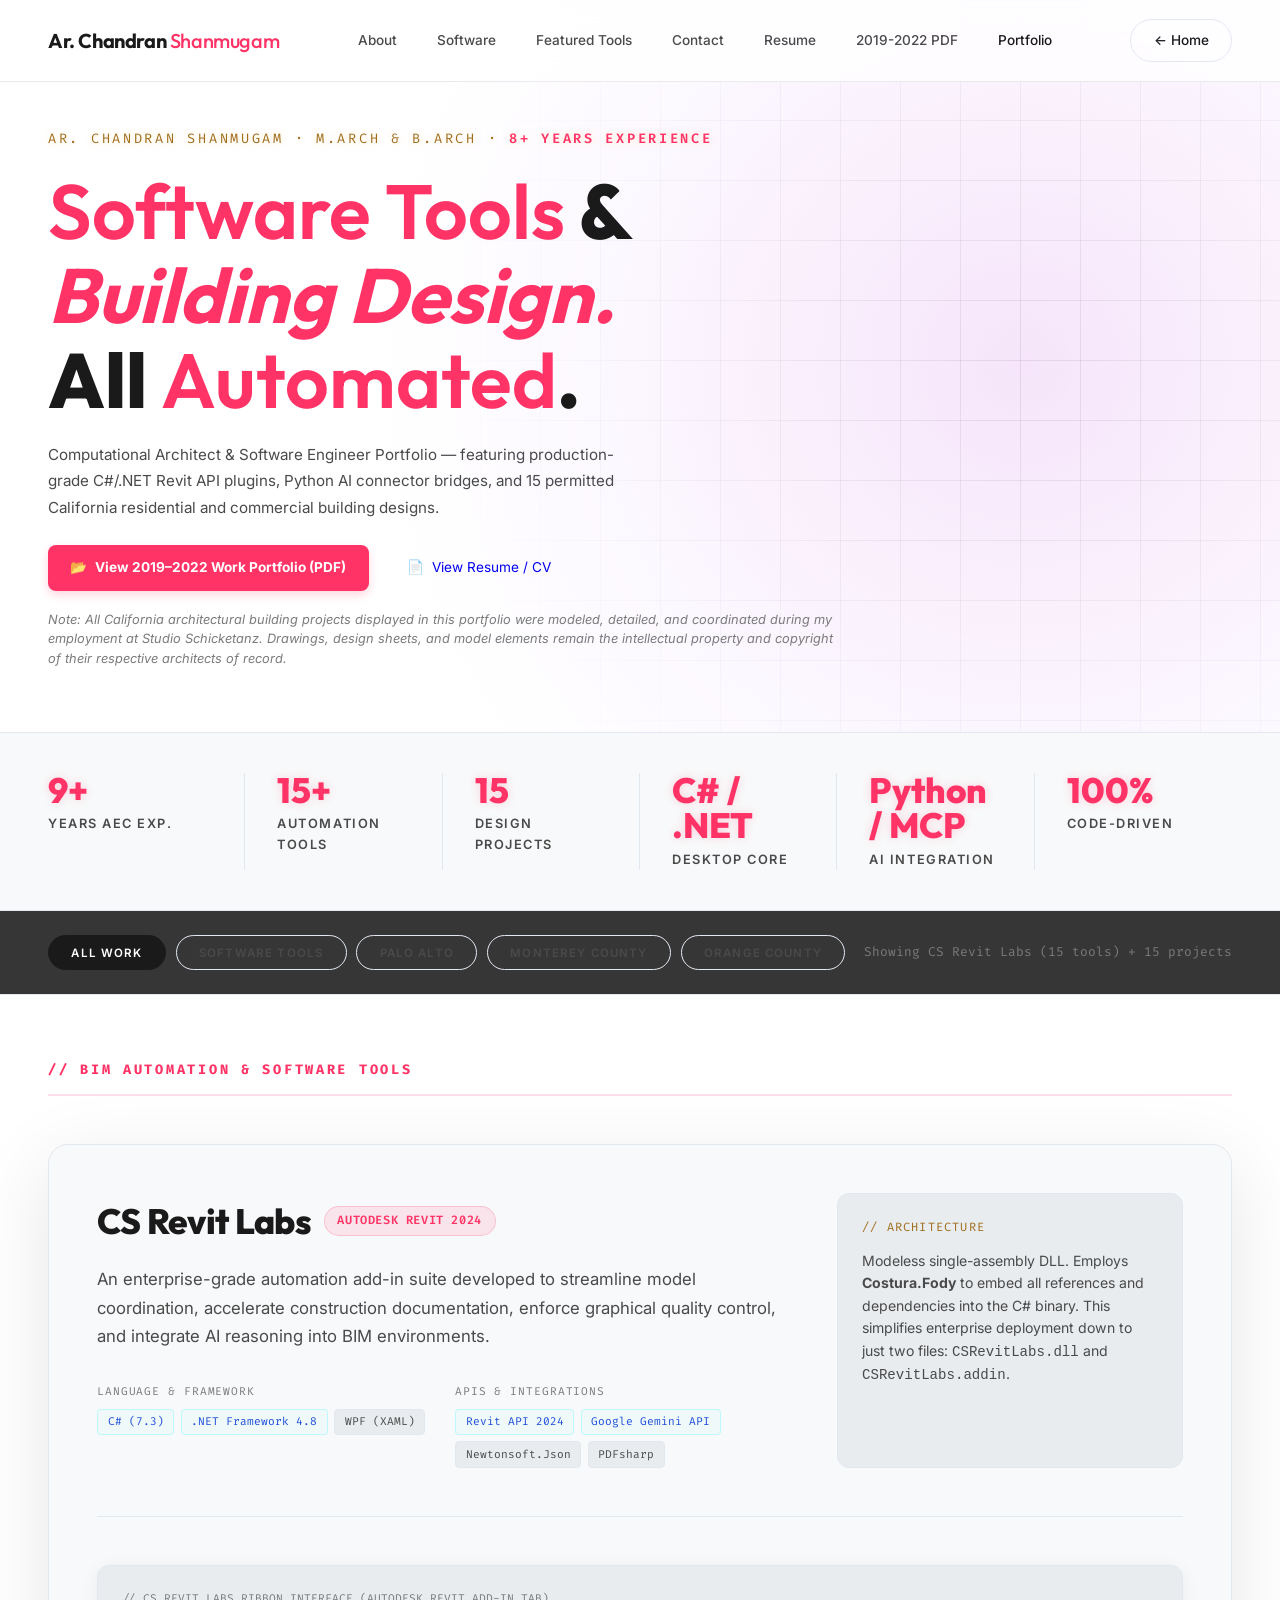
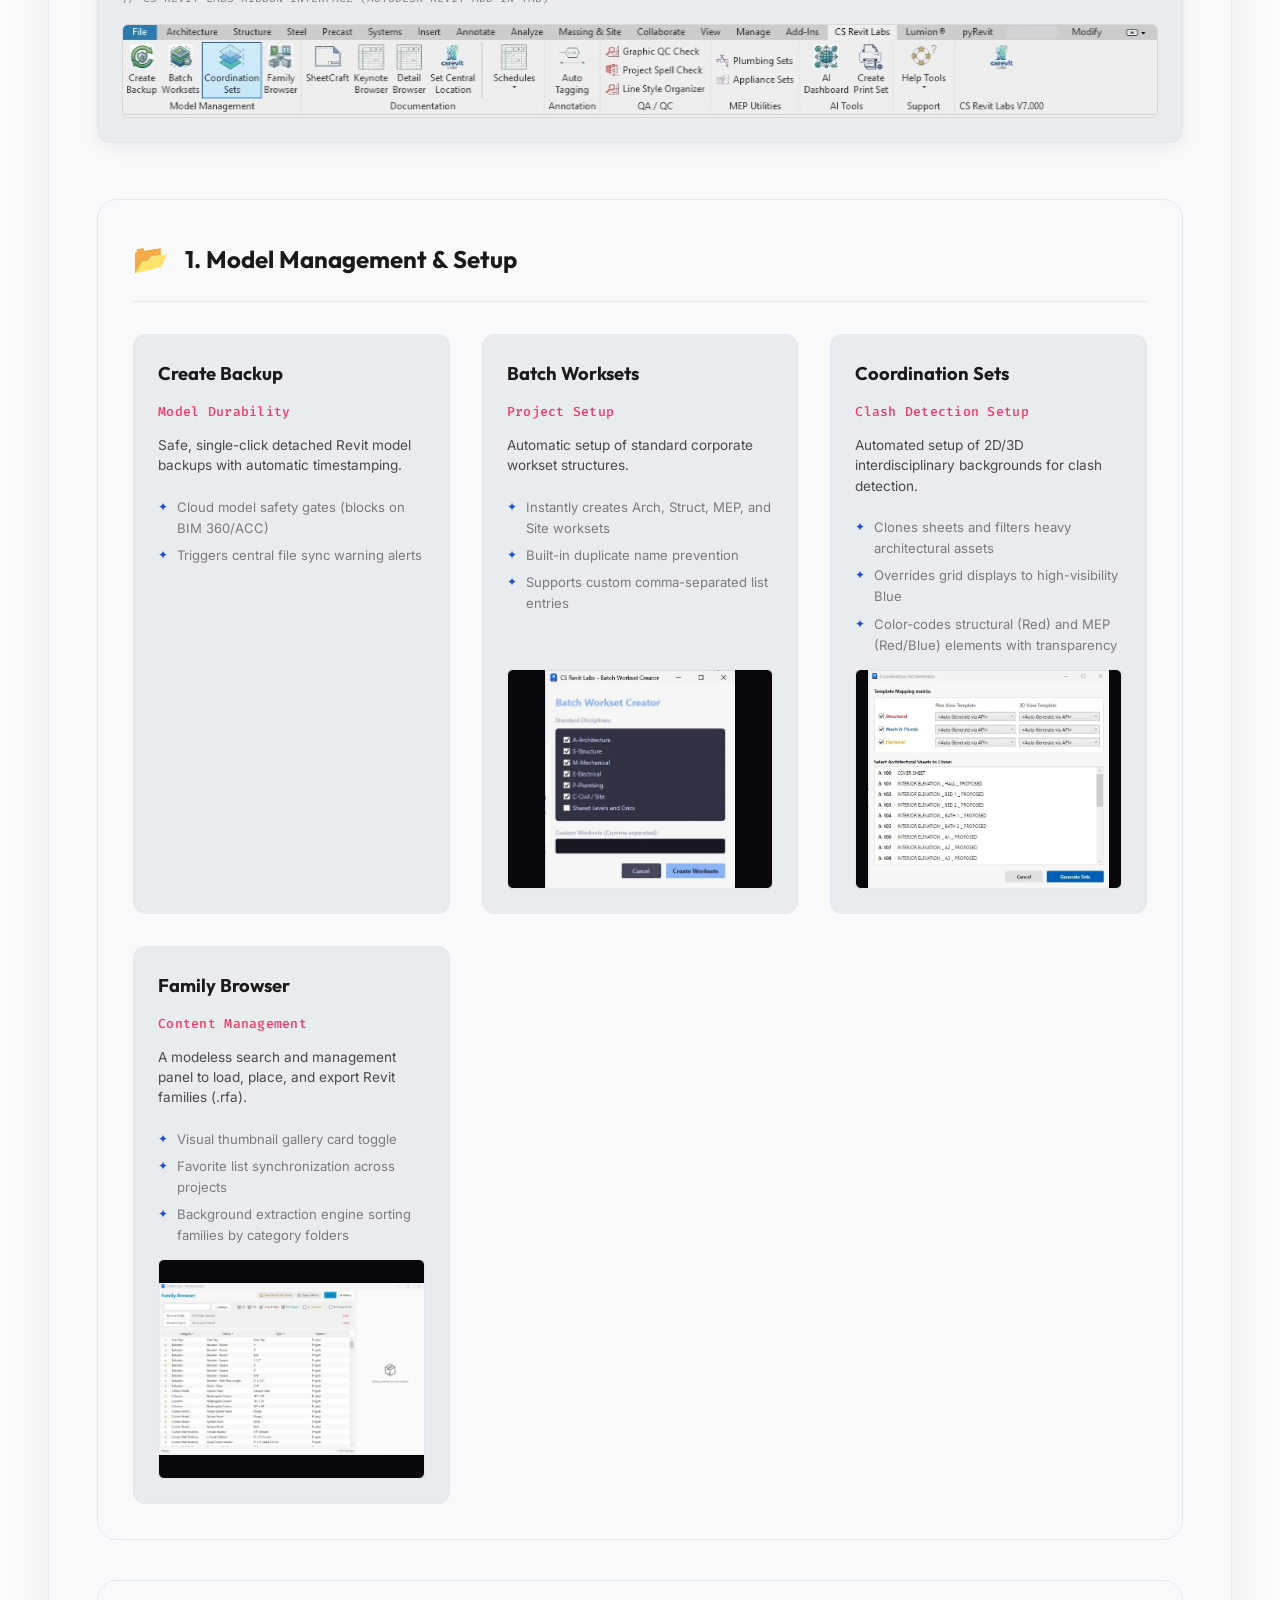
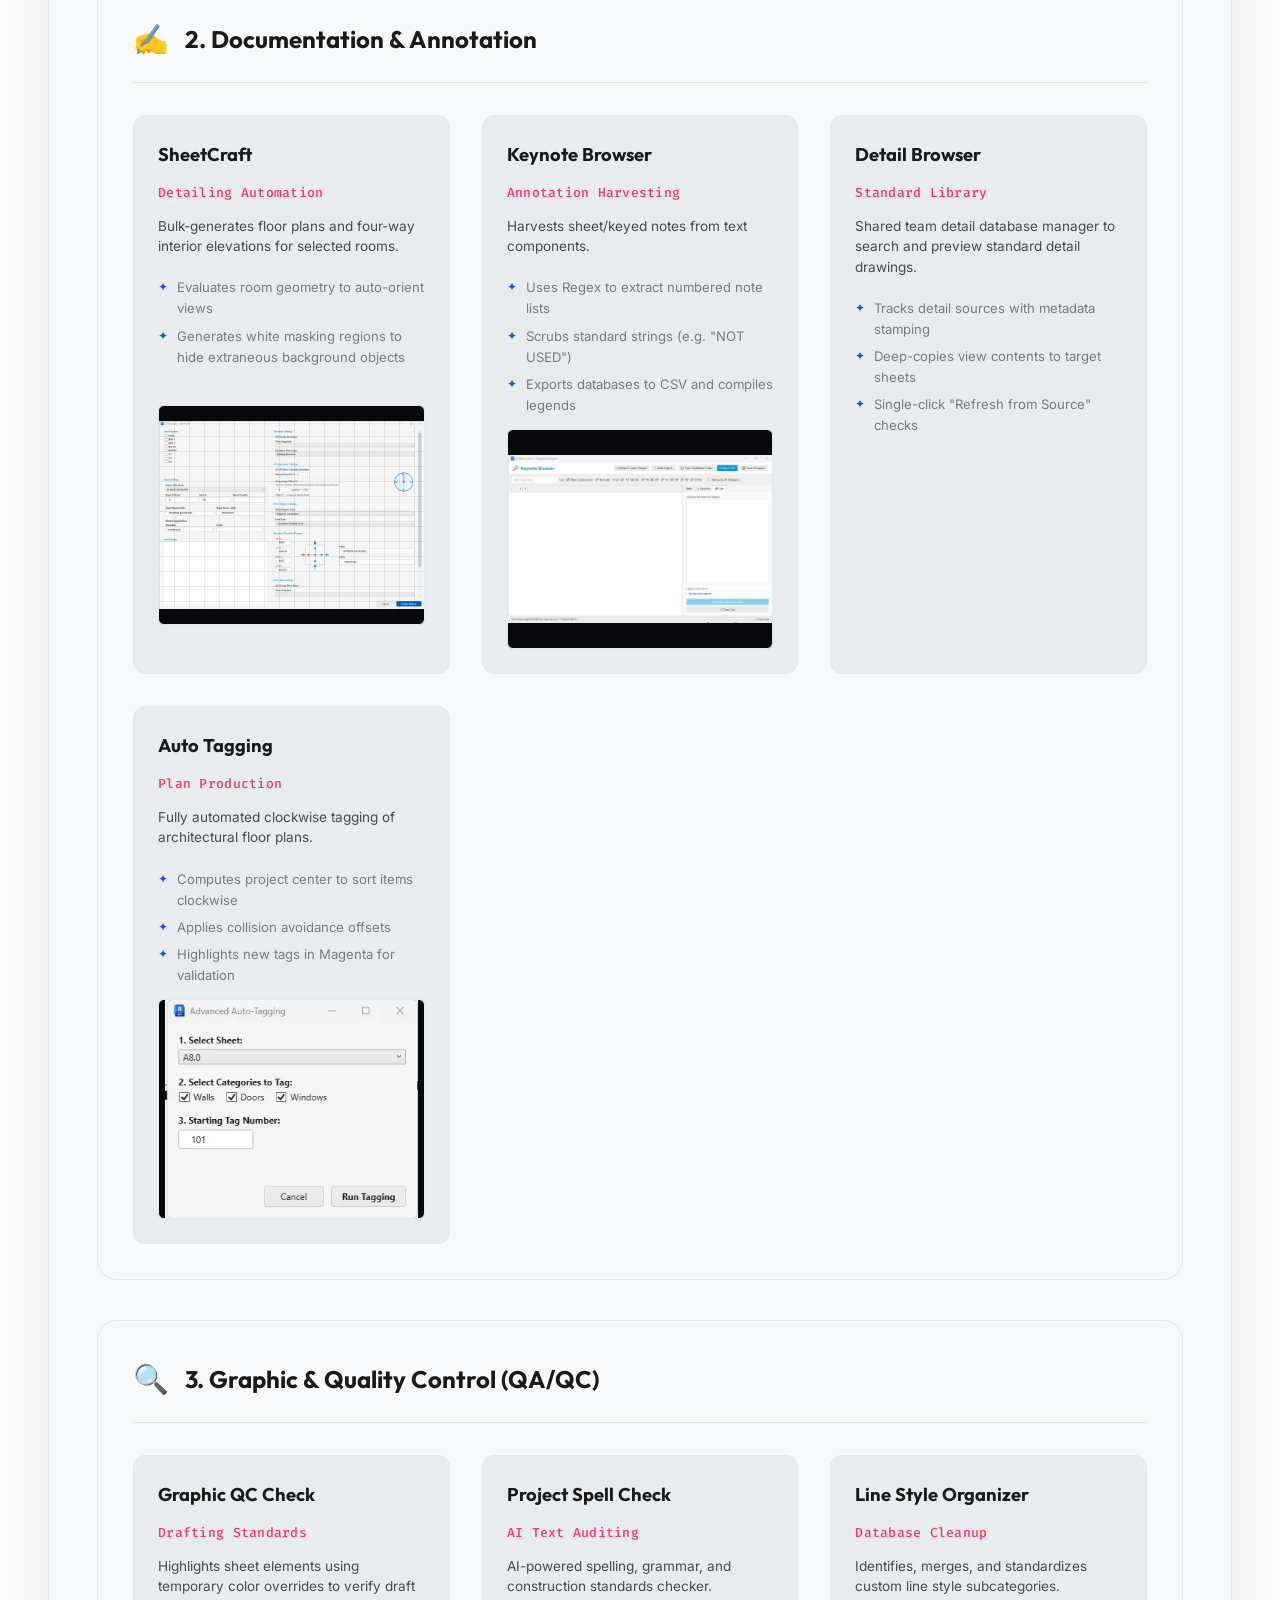
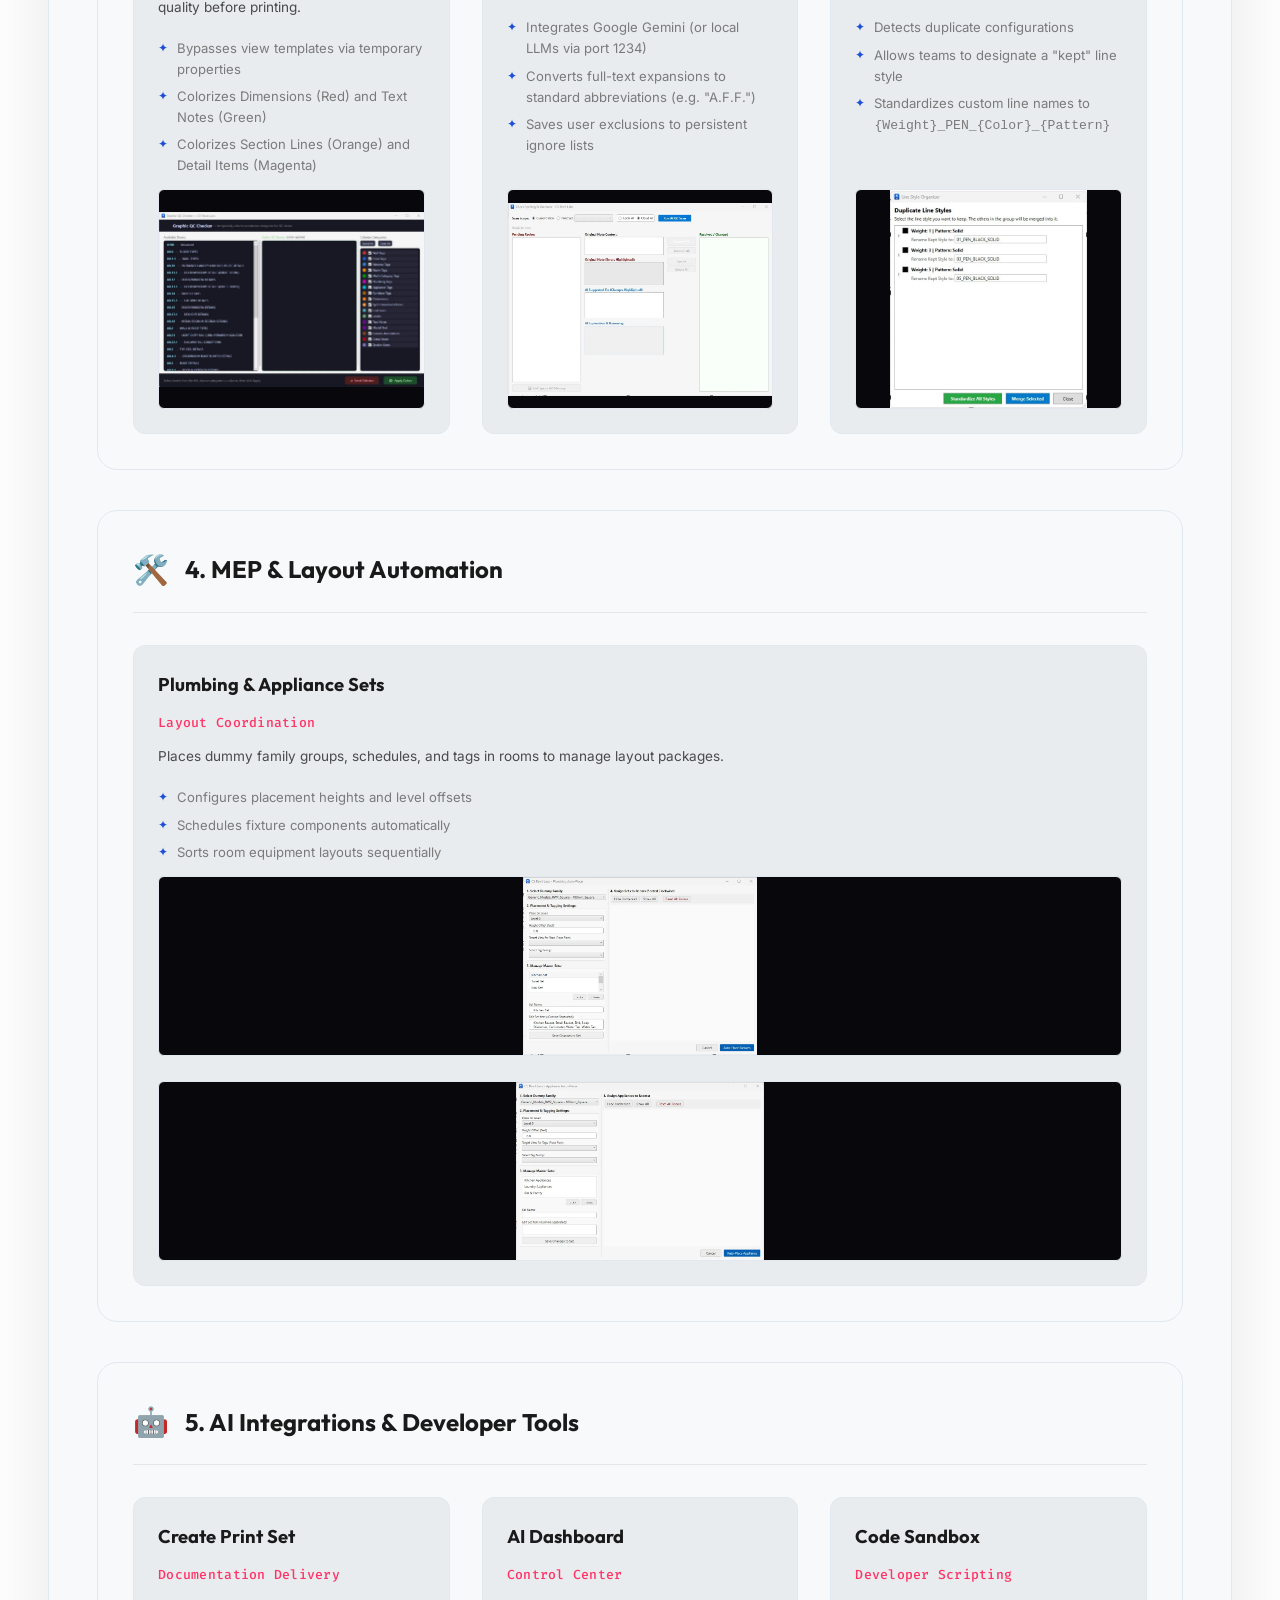
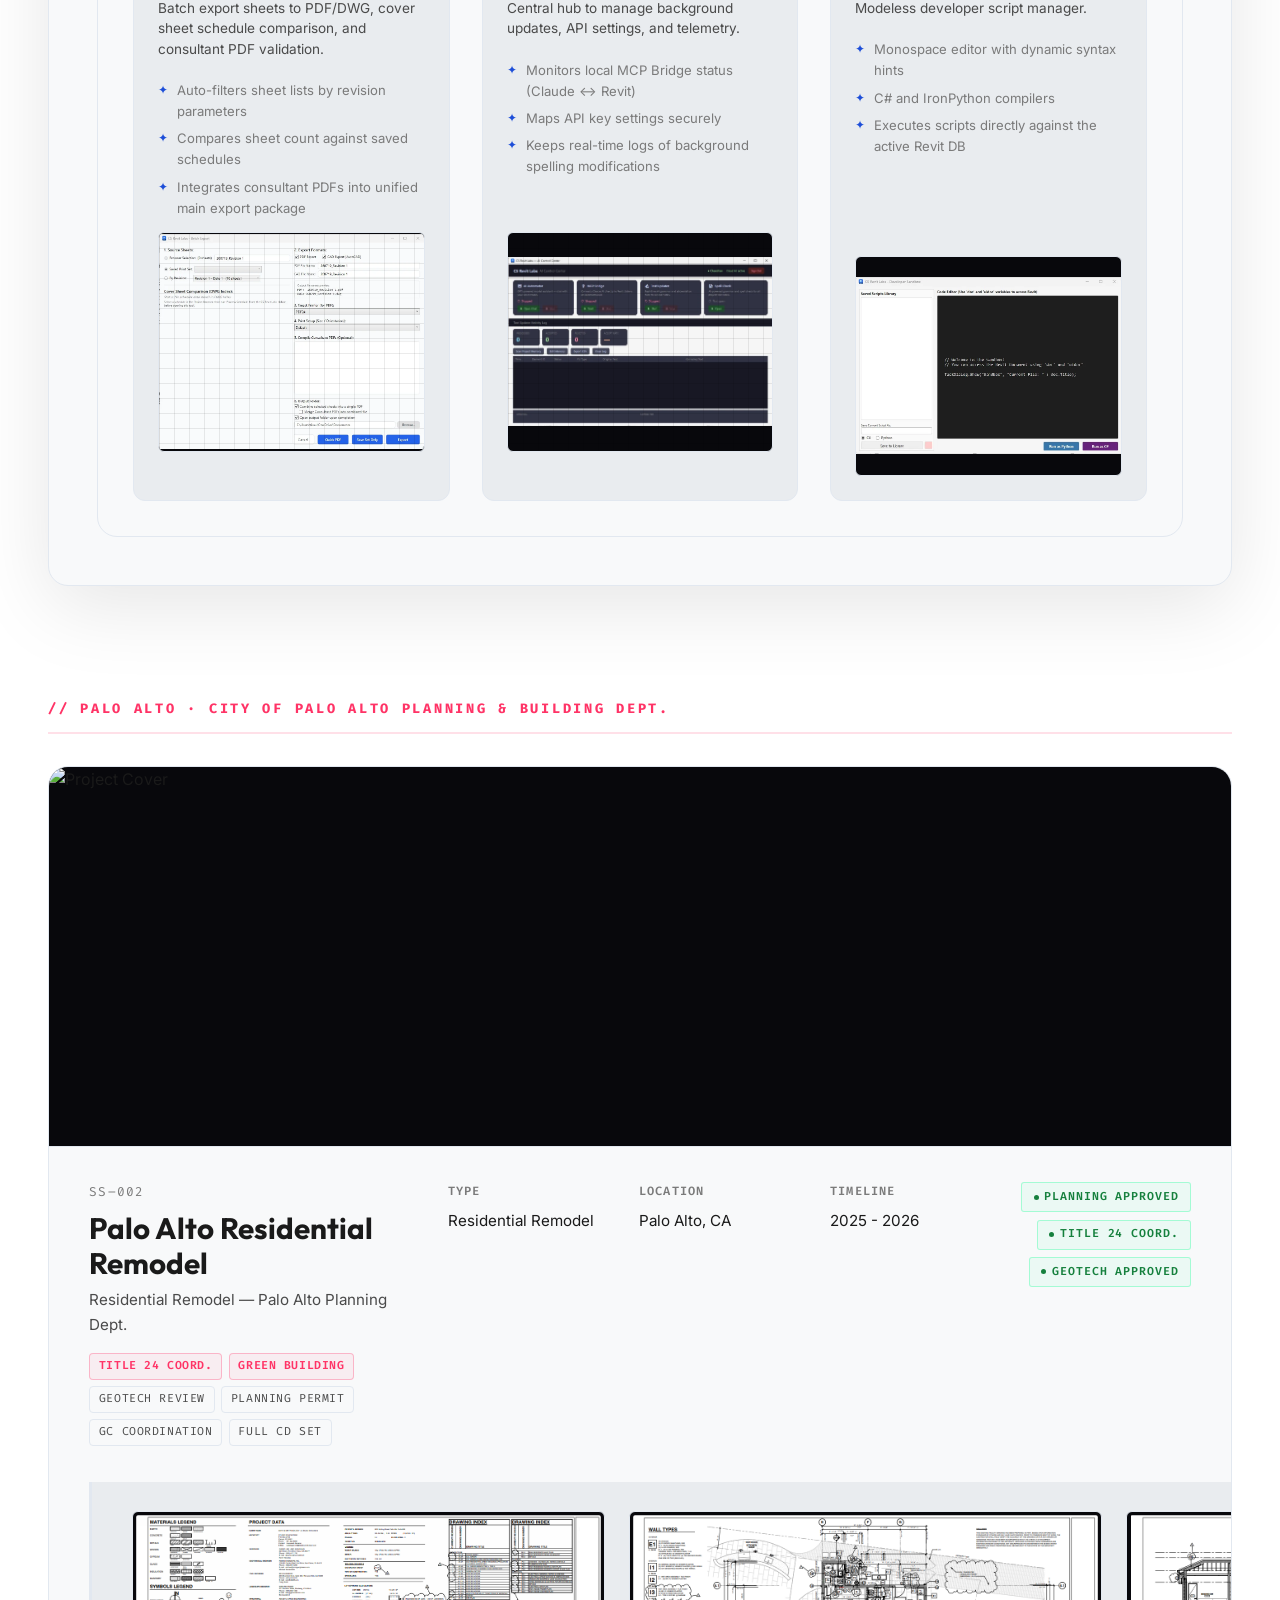
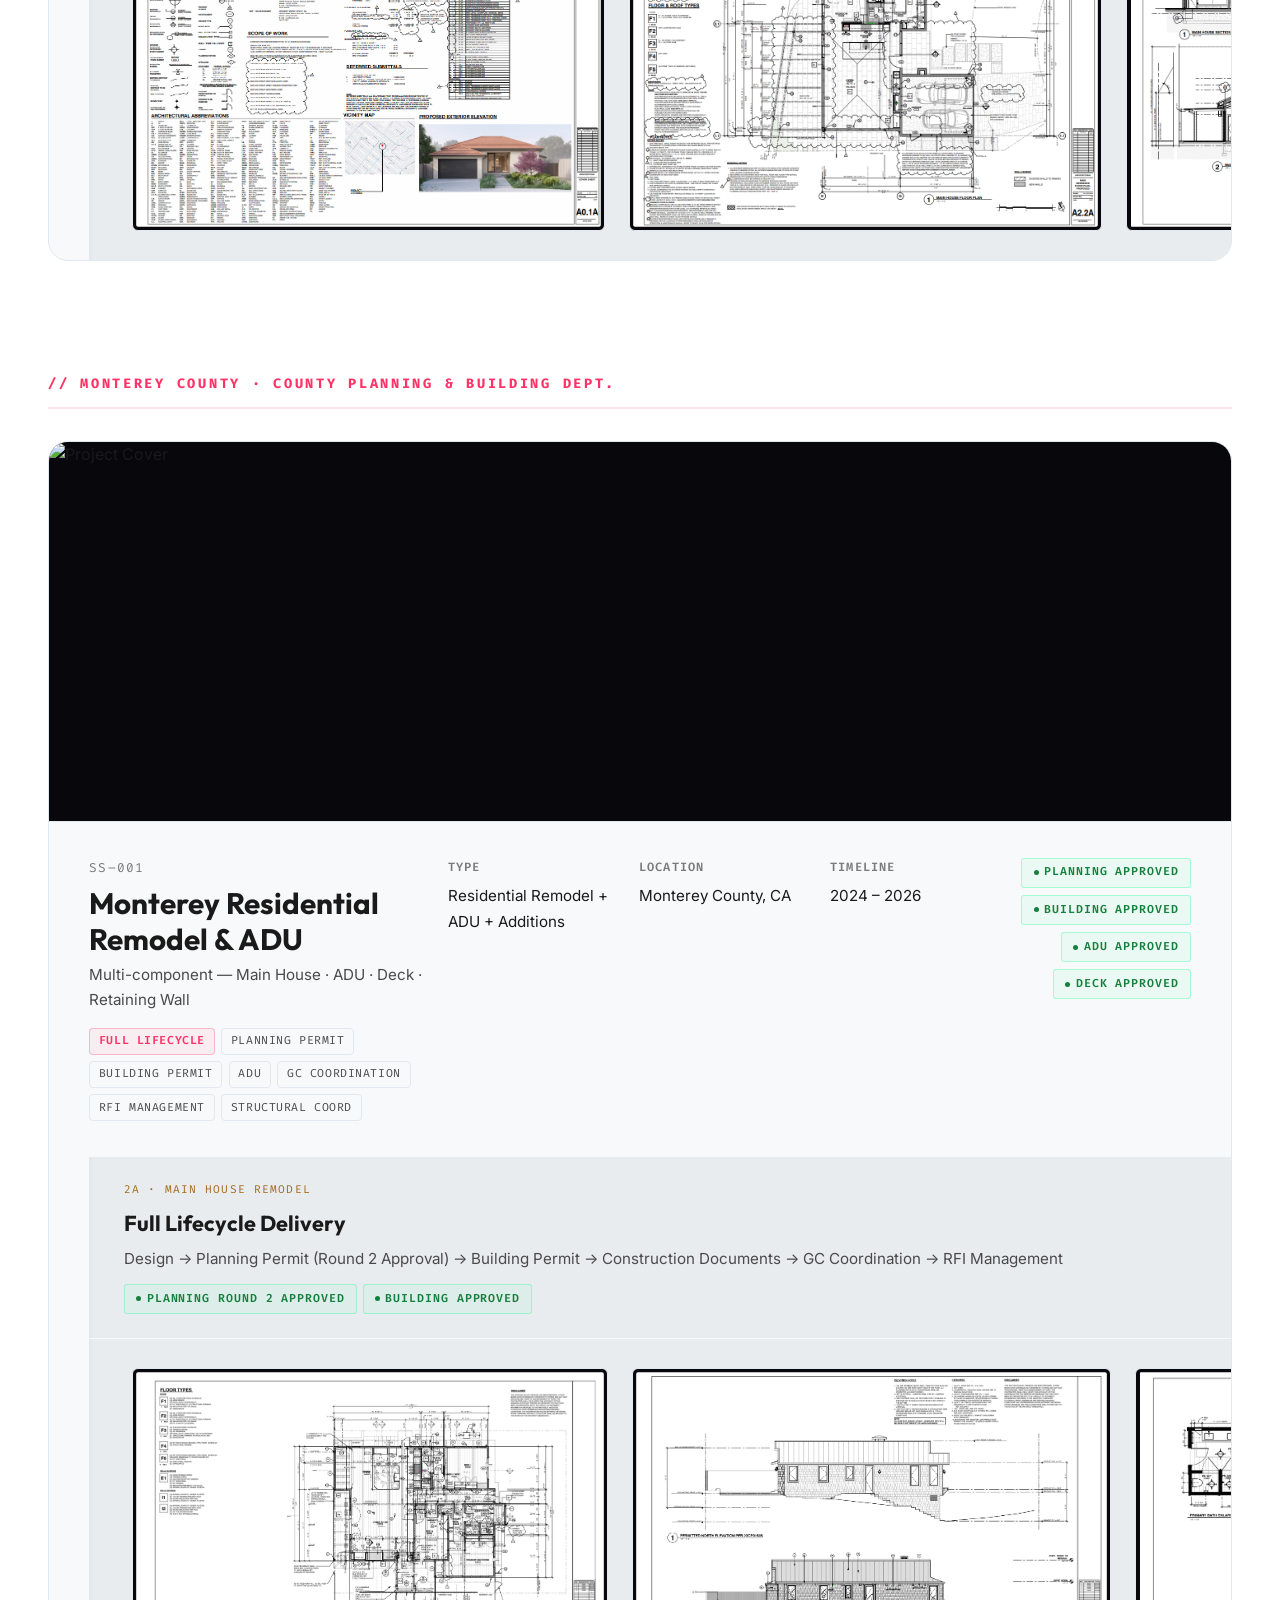
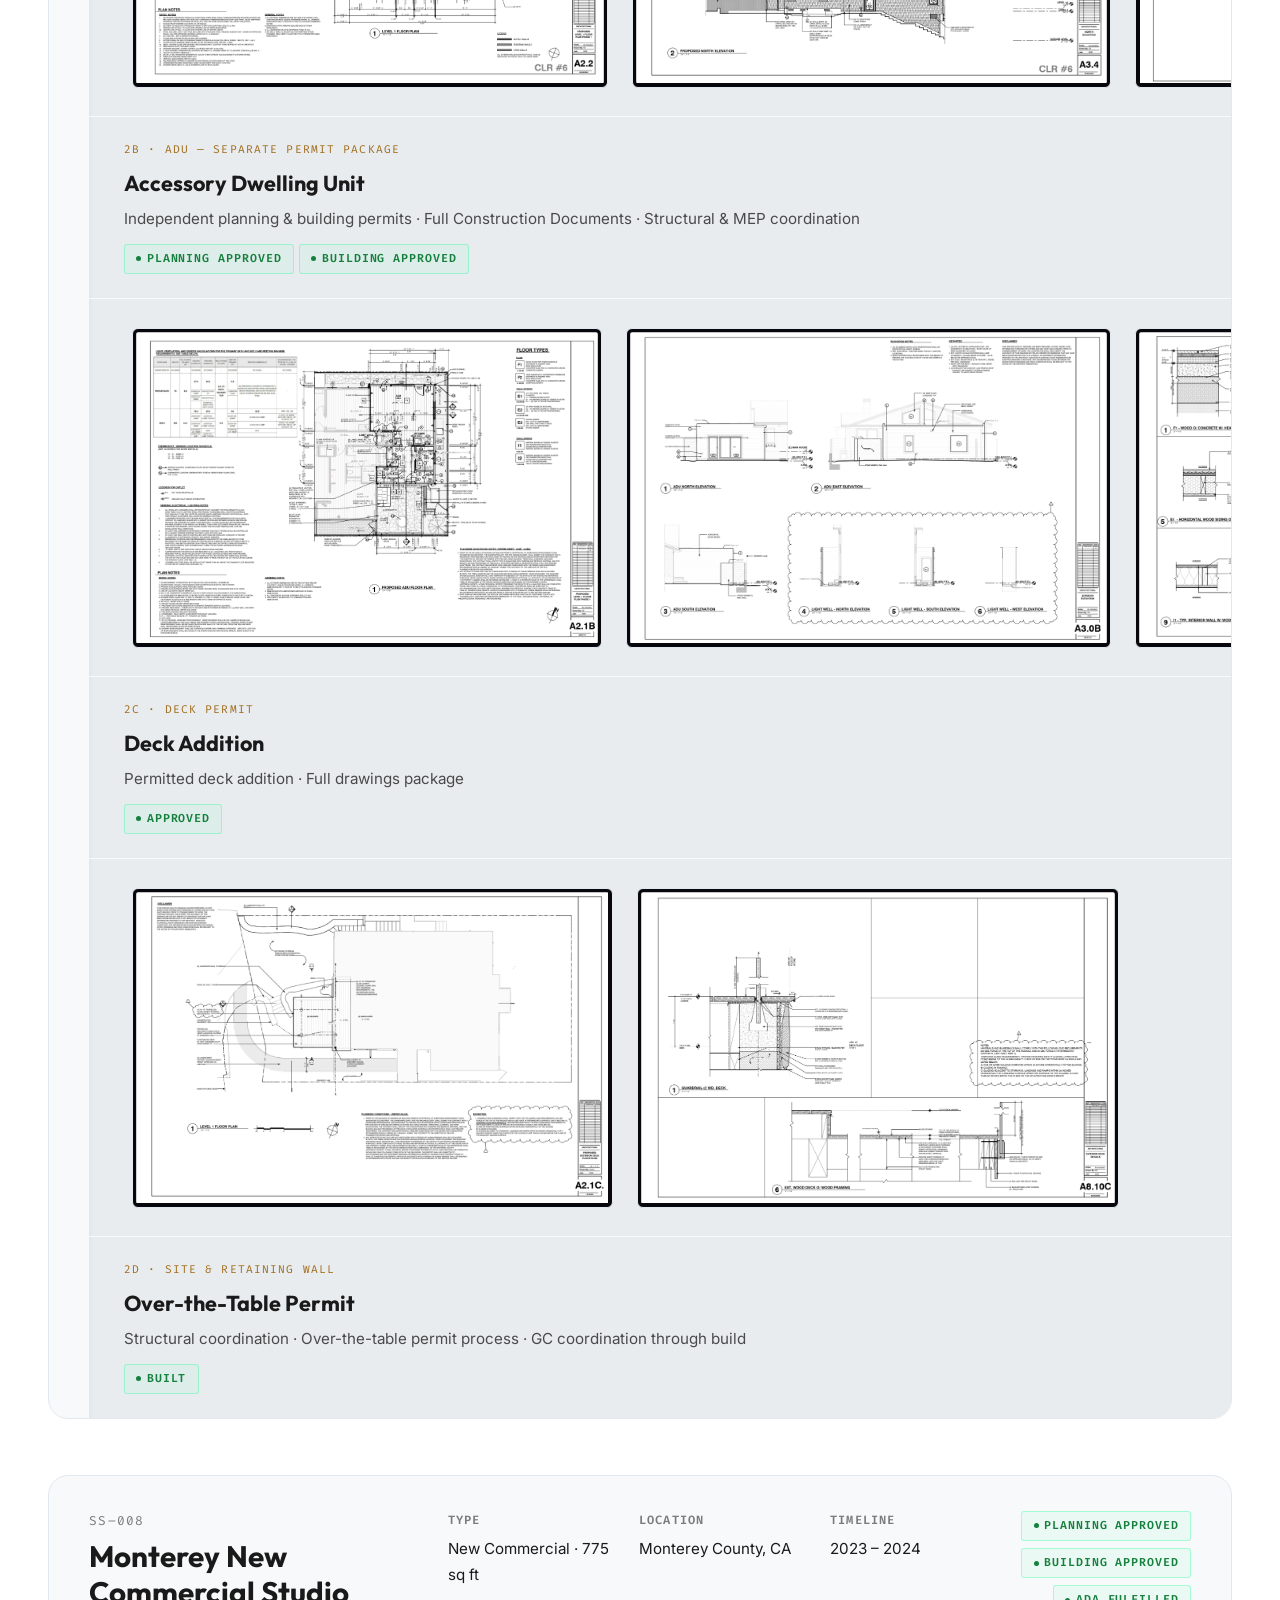
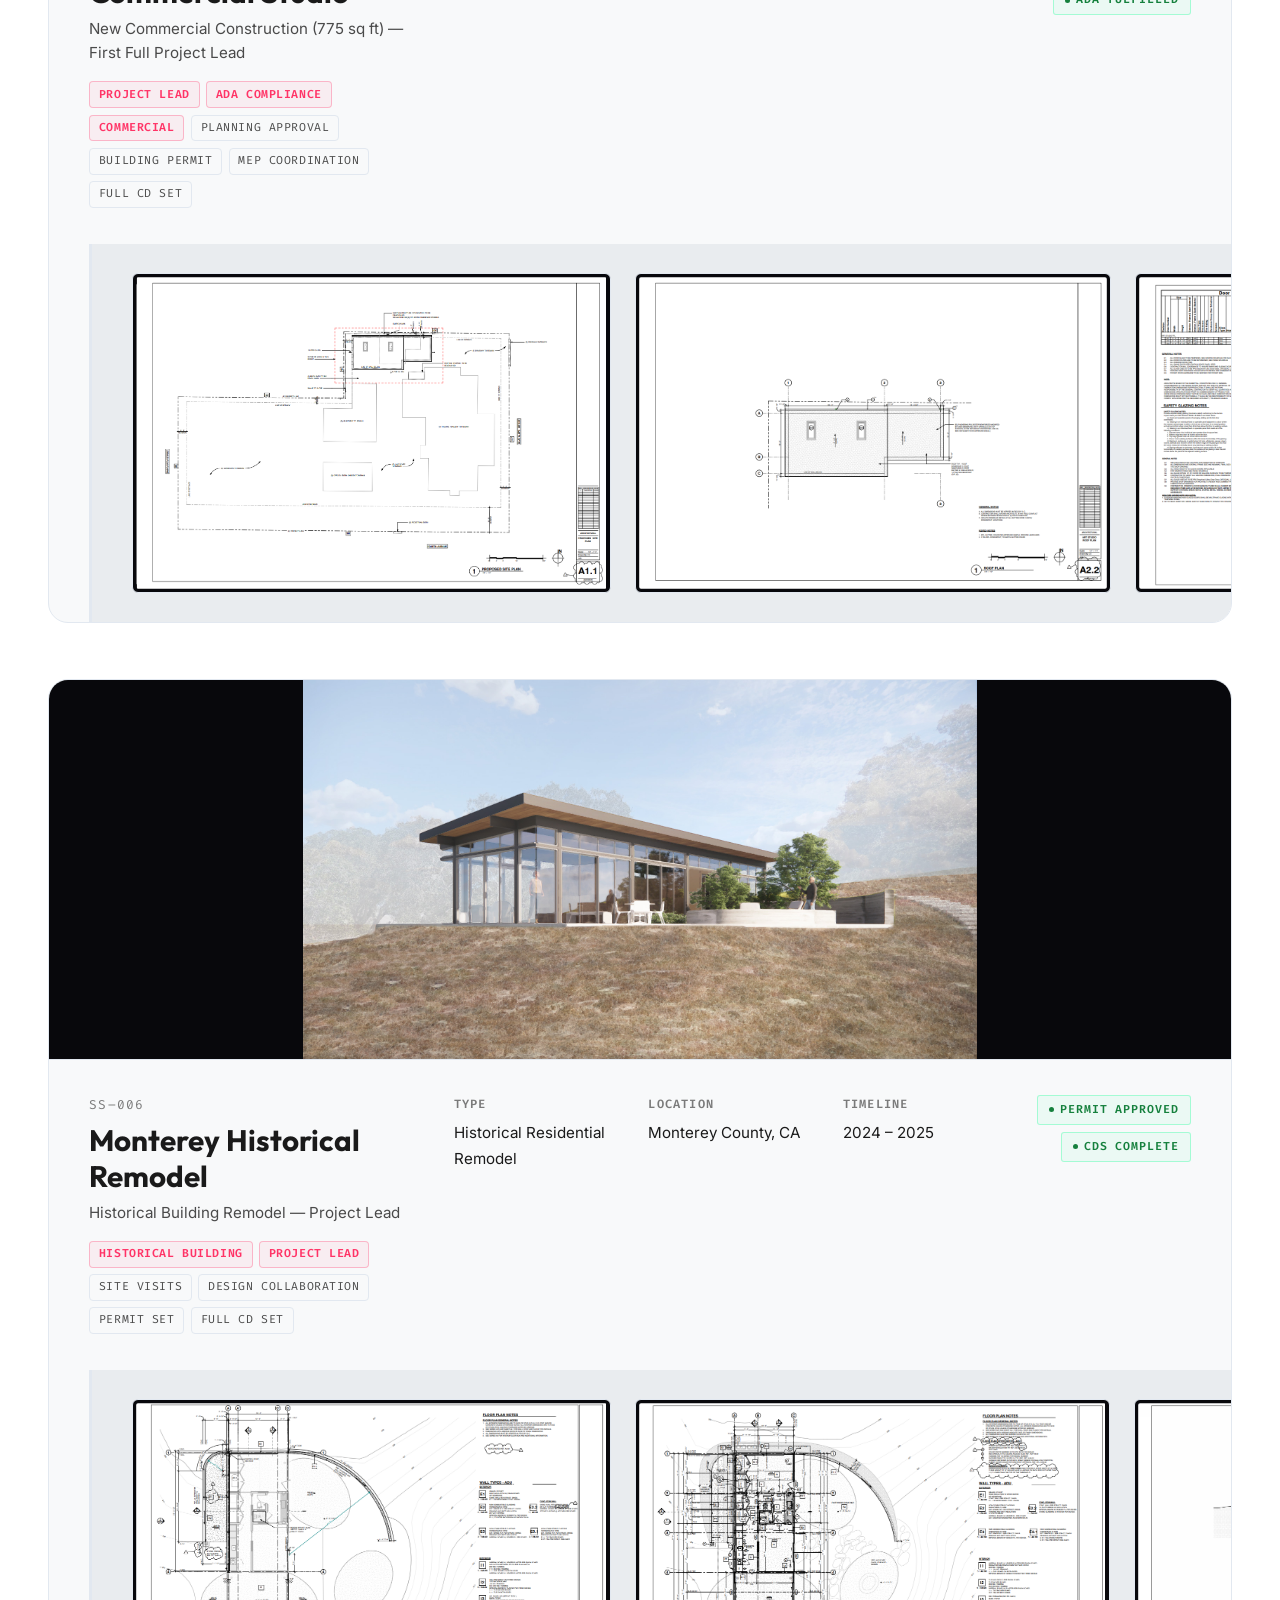
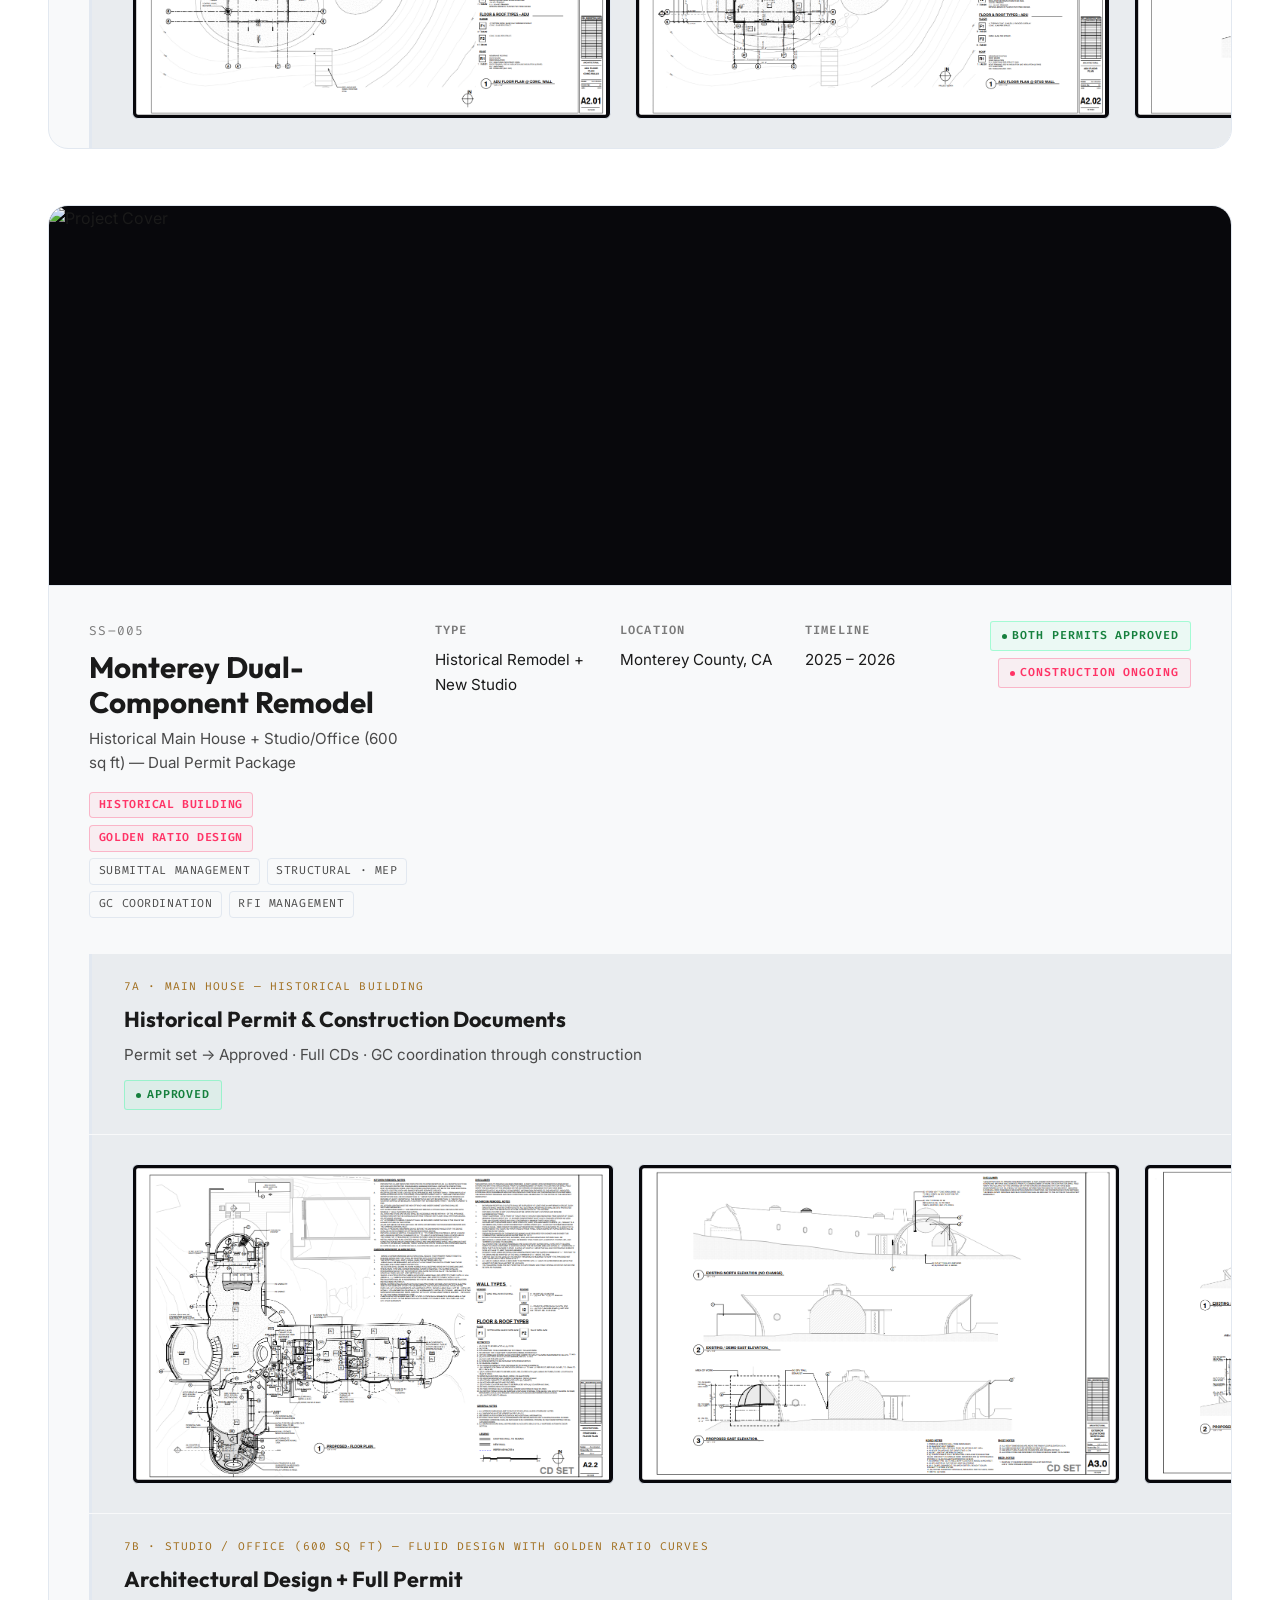
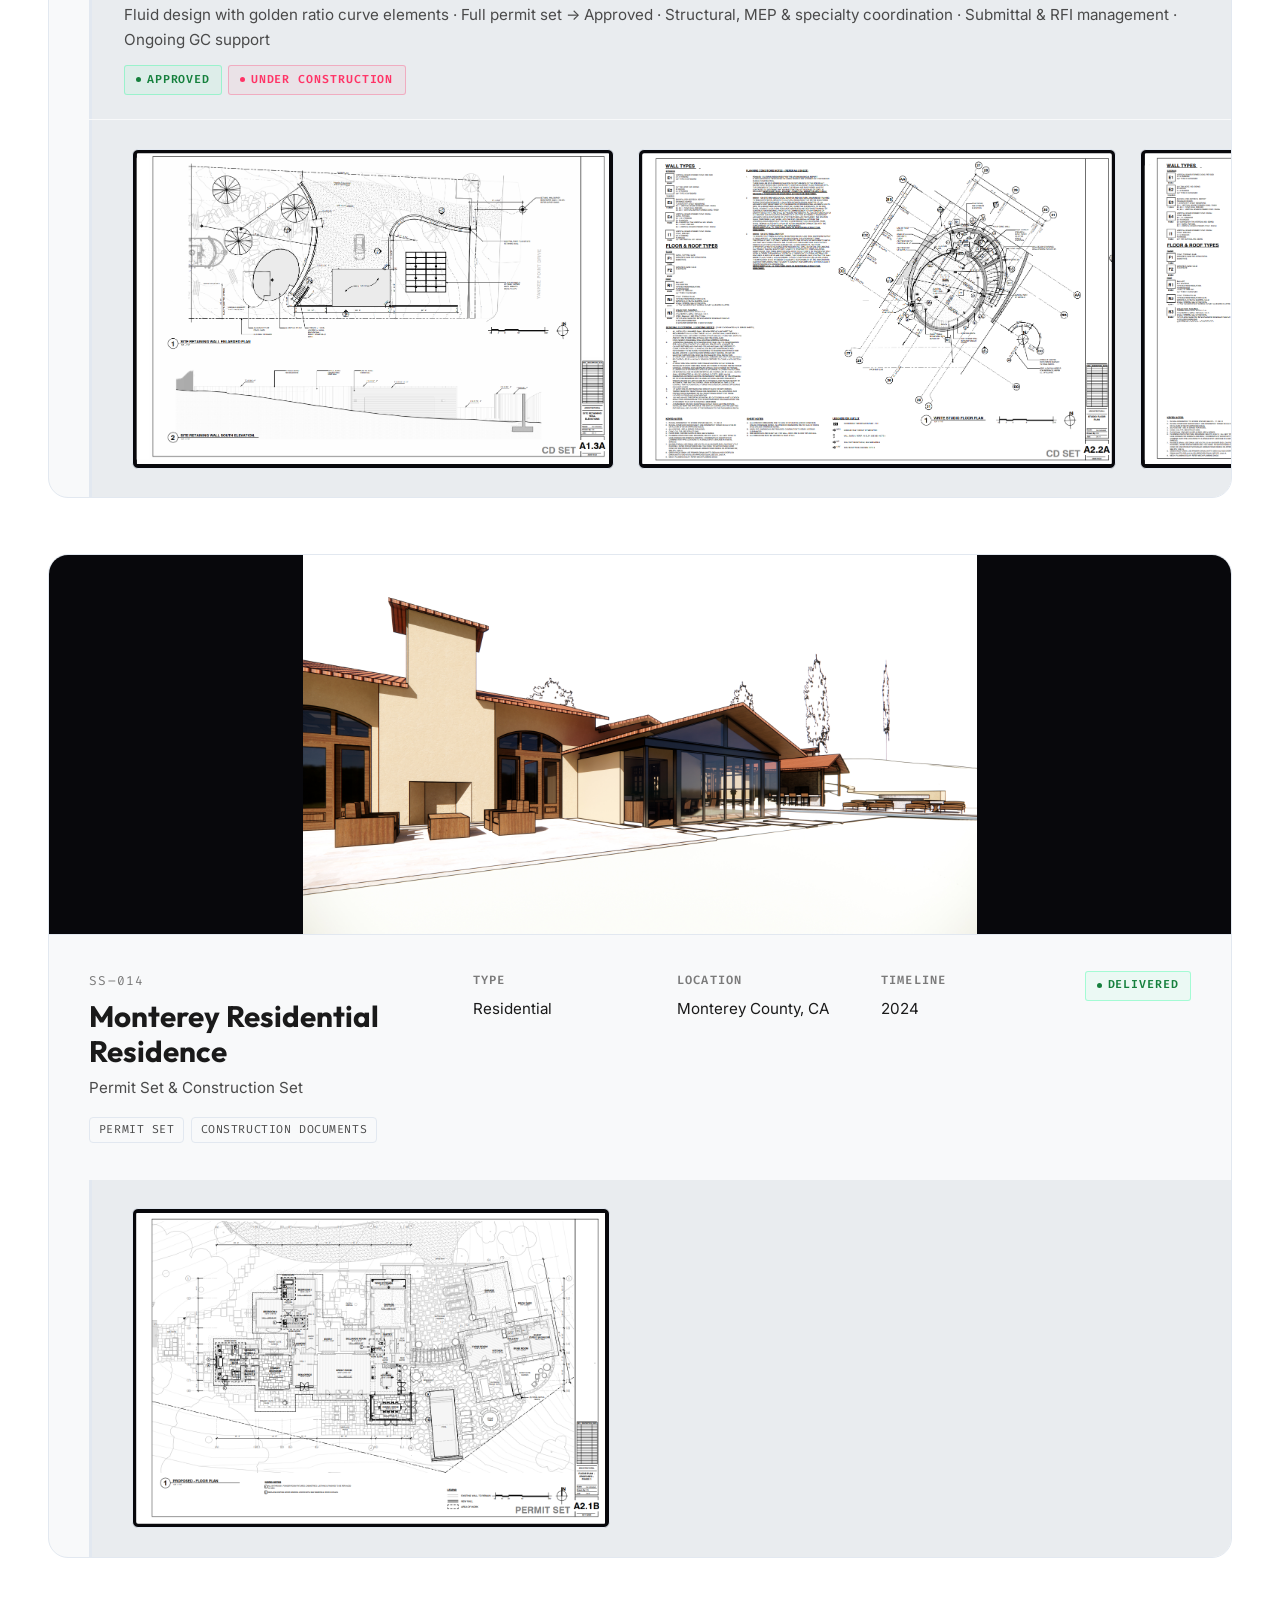
==== commit 7291a53f: "feat: integrate 2019-2022 portfolio PDF into navigation and homepage document sections" ====
--- a/portfolio.html
+++ b/portfolio.html
@@ -37,6 +37,7 @@
       <a href="index.html#work">Featured Tools</a>
       <a href="index.html#contact">Contact</a>
       <a href="docs/Ar_Chandran_Shanmugam_Resume.pdf" target="_blank">Resume</a>
+      <a href="docs/Portfolio_2019_to_2022.pdf" target="_blank">2019-2022 PDF</a>
       <a href="portfolio.html" class="active">Portfolio</a>
     </div>
     <a href="index.html" class="nav-back">← Home</a>
@@ -50,6 +51,16 @@
       <div class="page-eyebrow">Ar. Chandran Shanmugam · M.Arch &amp; B.Arch · <span class="hl">8+ Years Experience</span></div>
       <h1 class="page-title"><span class="hl">Software Tools</span> &amp;<br /><em>Building Design.</em><br />All <span class="hl">Automated</span>.</h1>
       <p class="page-sub">Computational Architect &amp; Software Engineer Portfolio — featuring production-grade C#/.NET Revit API plugins, Python AI connector bridges, and 15 permitted California residential and commercial building designs.</p>
+      
+      <div style="margin-top: 1.5rem; display: flex; flex-wrap: wrap; gap: 1rem; align-items: center;">
+        <a href="docs/Portfolio_2019_to_2022.pdf" target="_blank" class="btn-primary" style="padding: 0.75rem 1.4rem; font-size: 0.85rem; text-decoration: none; display: inline-flex; align-items: center; gap: 0.5rem; border-radius: 8px;">
+          <span>📂</span> View 2019–2022 Work Portfolio (PDF)
+        </a>
+        <a href="docs/Ar_Chandran_Shanmugam_Resume.pdf" target="_blank" class="btn-secondary" style="padding: 0.75rem 1.4rem; font-size: 0.85rem; text-decoration: none; display: inline-flex; align-items: center; gap: 0.5rem; border-radius: 8px;">
+          <span>📄</span> View Resume / CV
+        </a>
+      </div>
+
       <p style="font-size: 0.8rem; color: var(--text-dim); margin-top: 1.2rem; max-width: 800px; line-height: 1.5; font-style: italic;">Note: All California architectural building projects displayed in this portfolio were modeled, detailed, and coordinated during my employment at Studio Schicketanz. Drawings, design sheets, and model elements remain the intellectual property and copyright of their respective architects of record.</p>
     </div>
   </div>
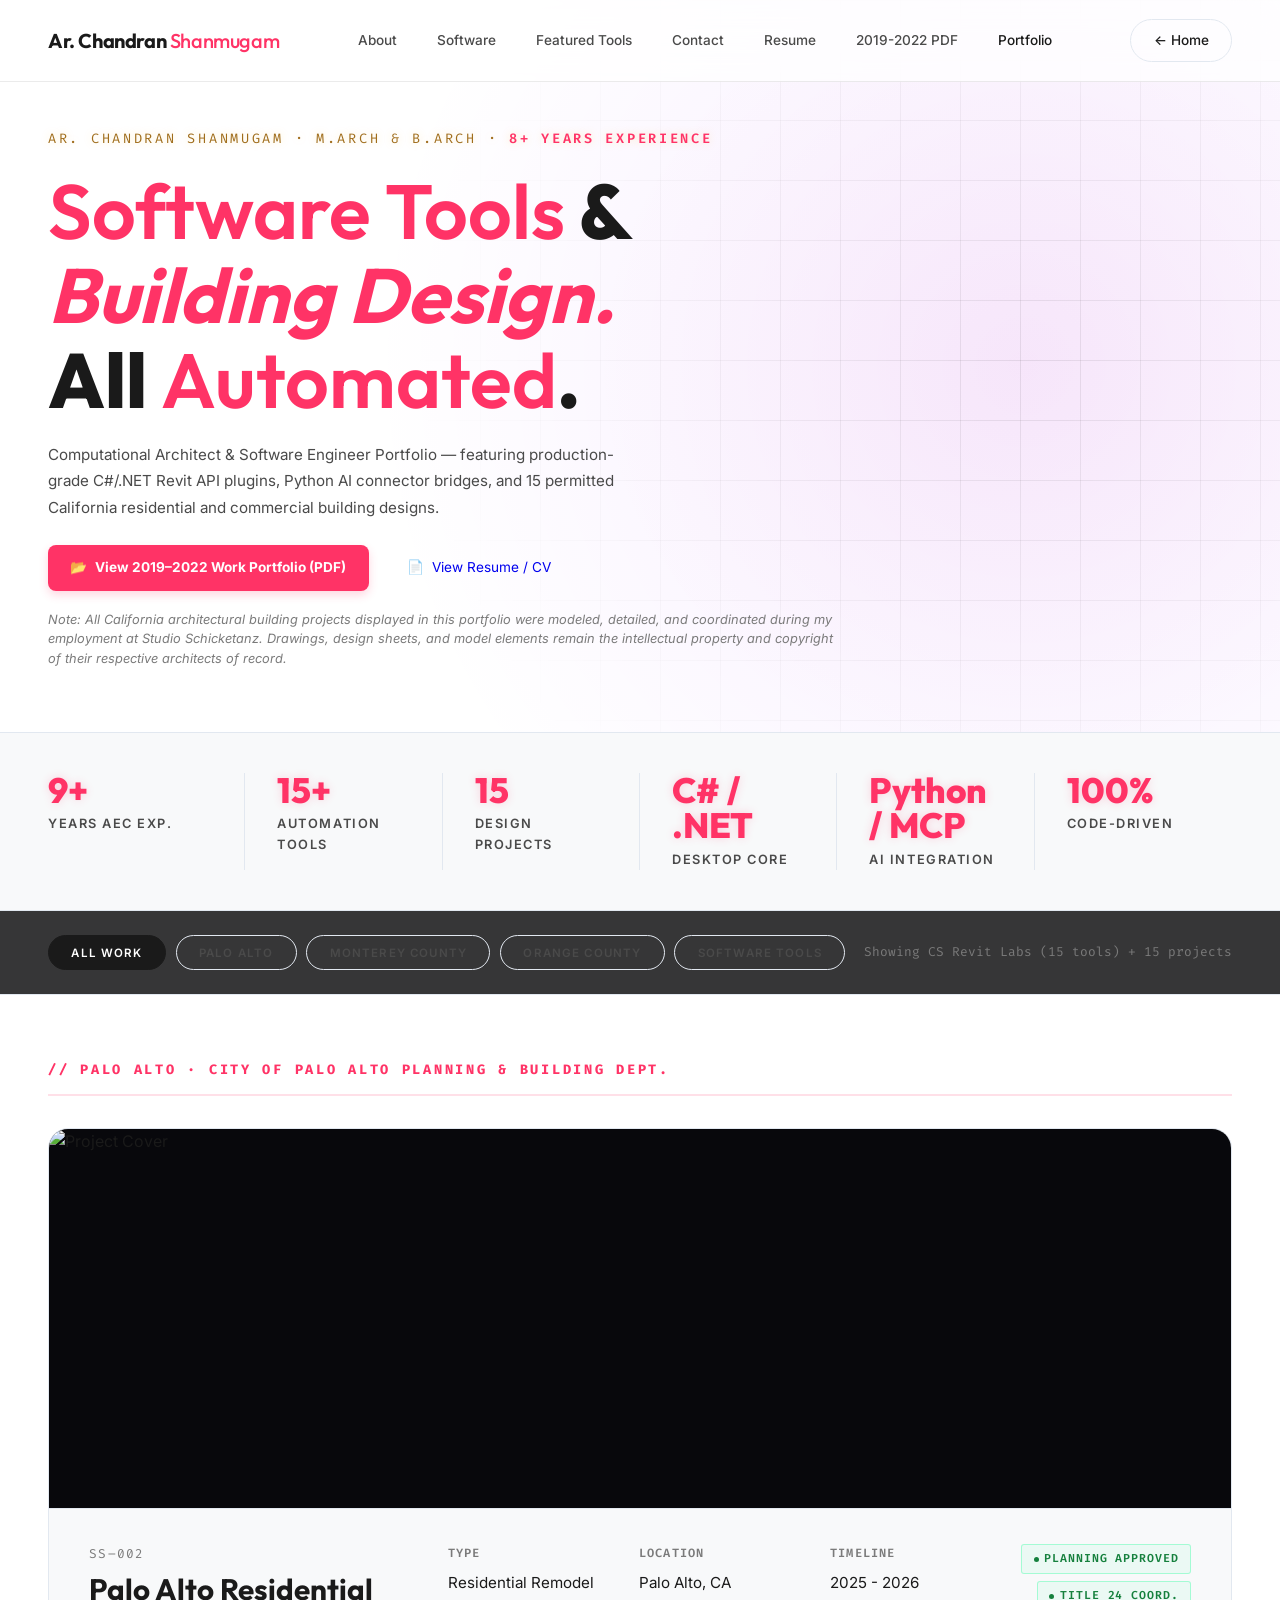
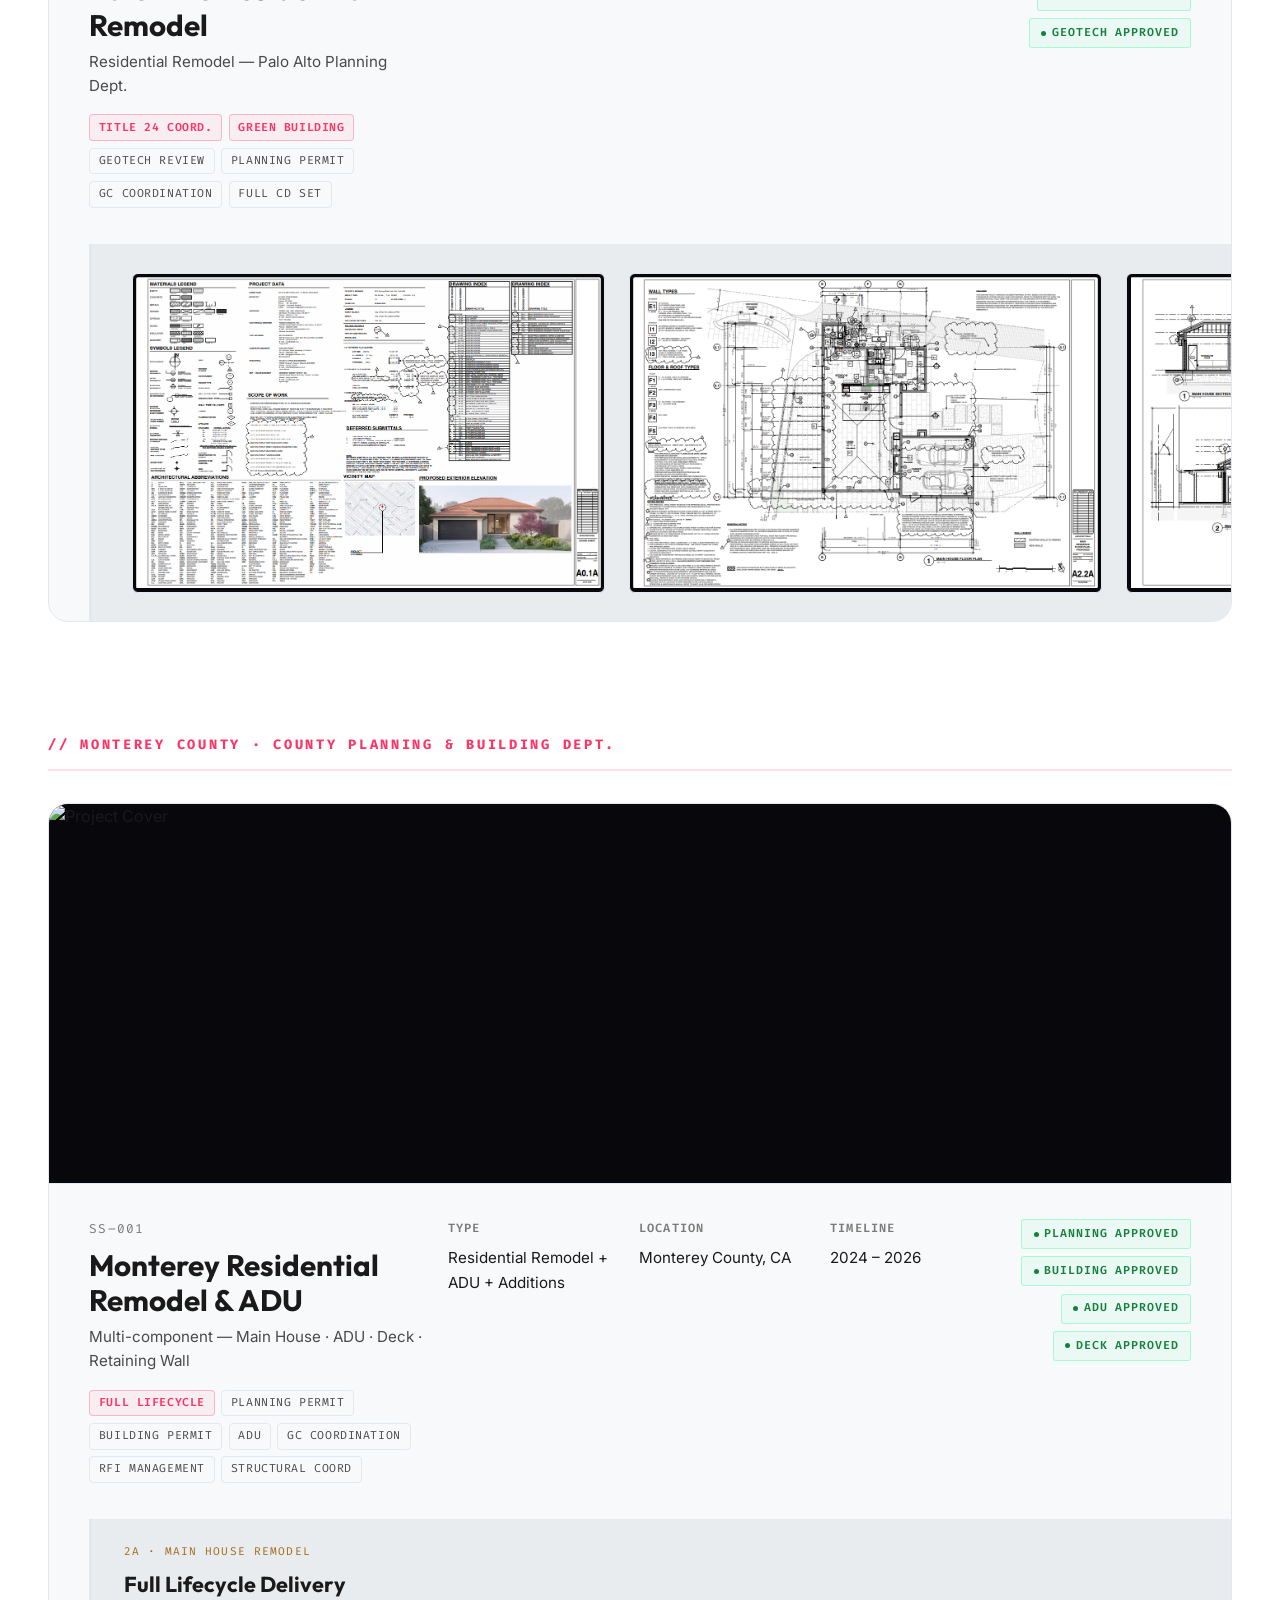
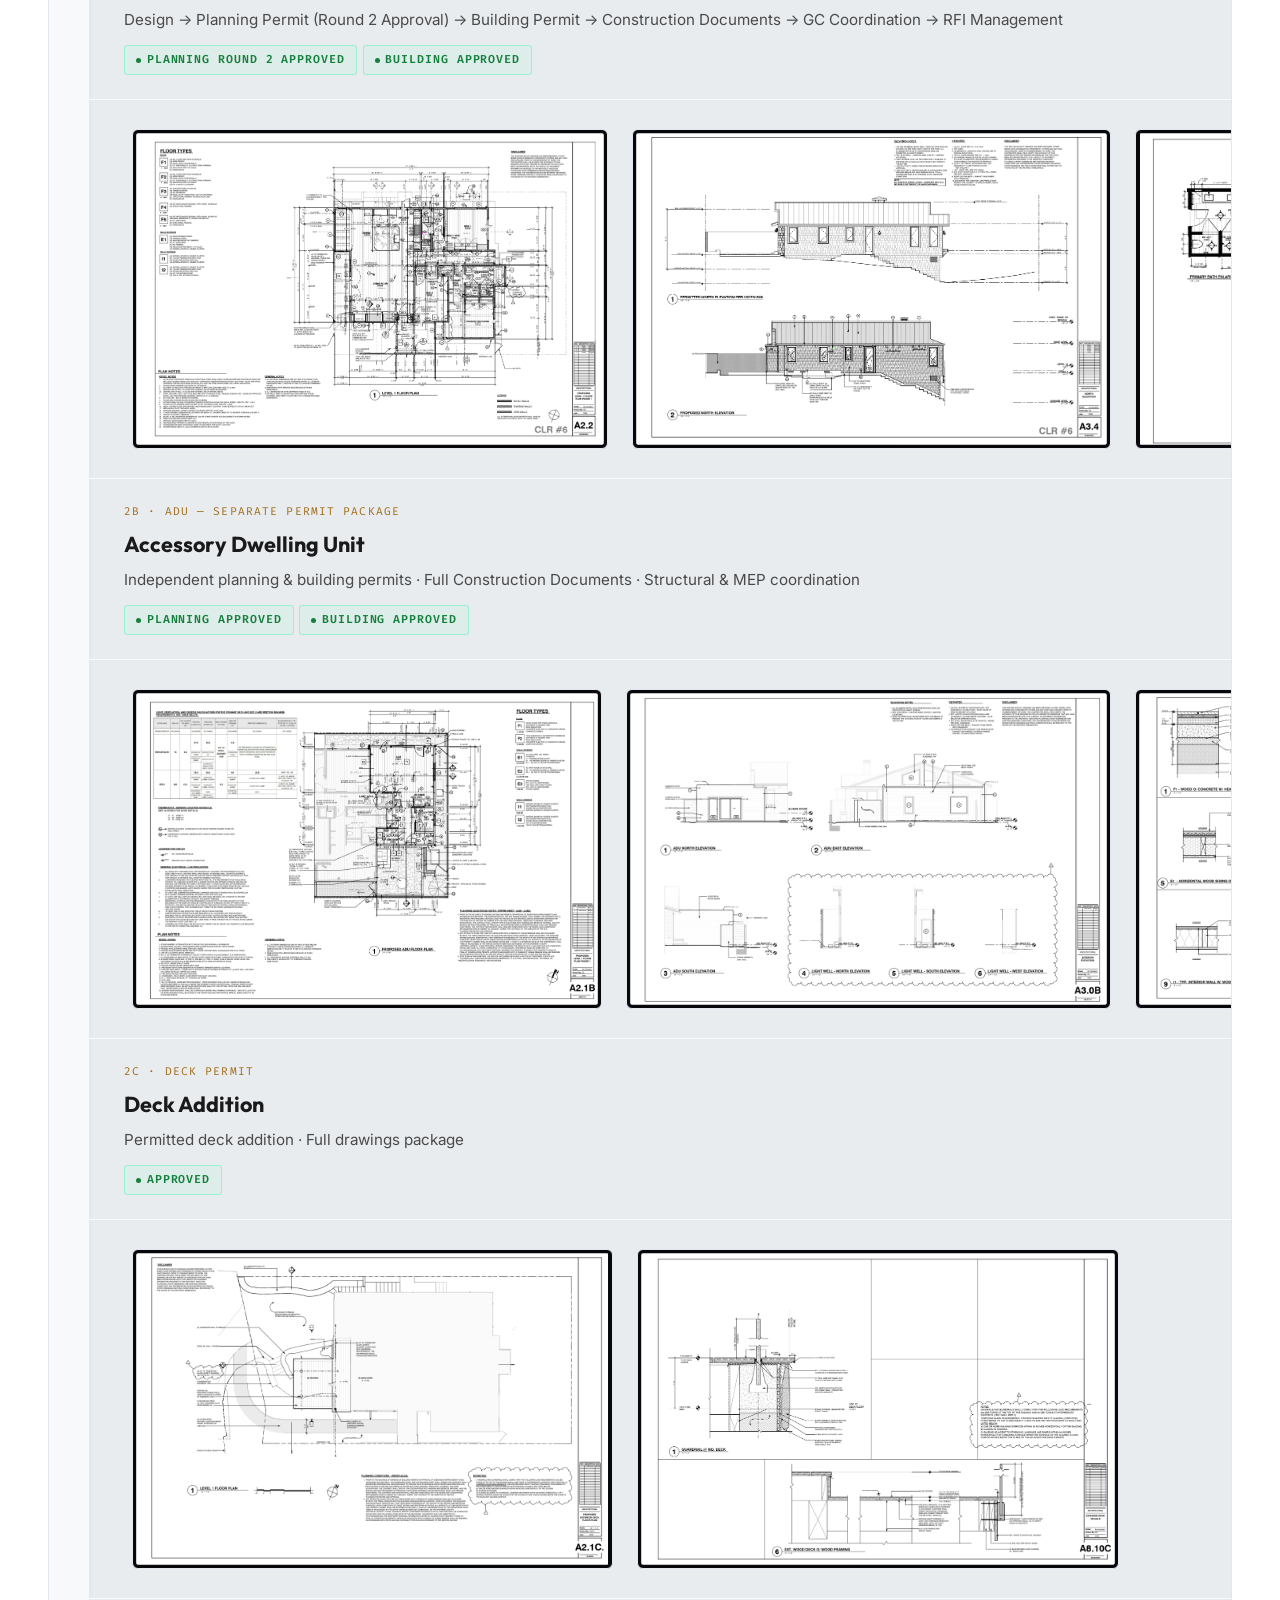
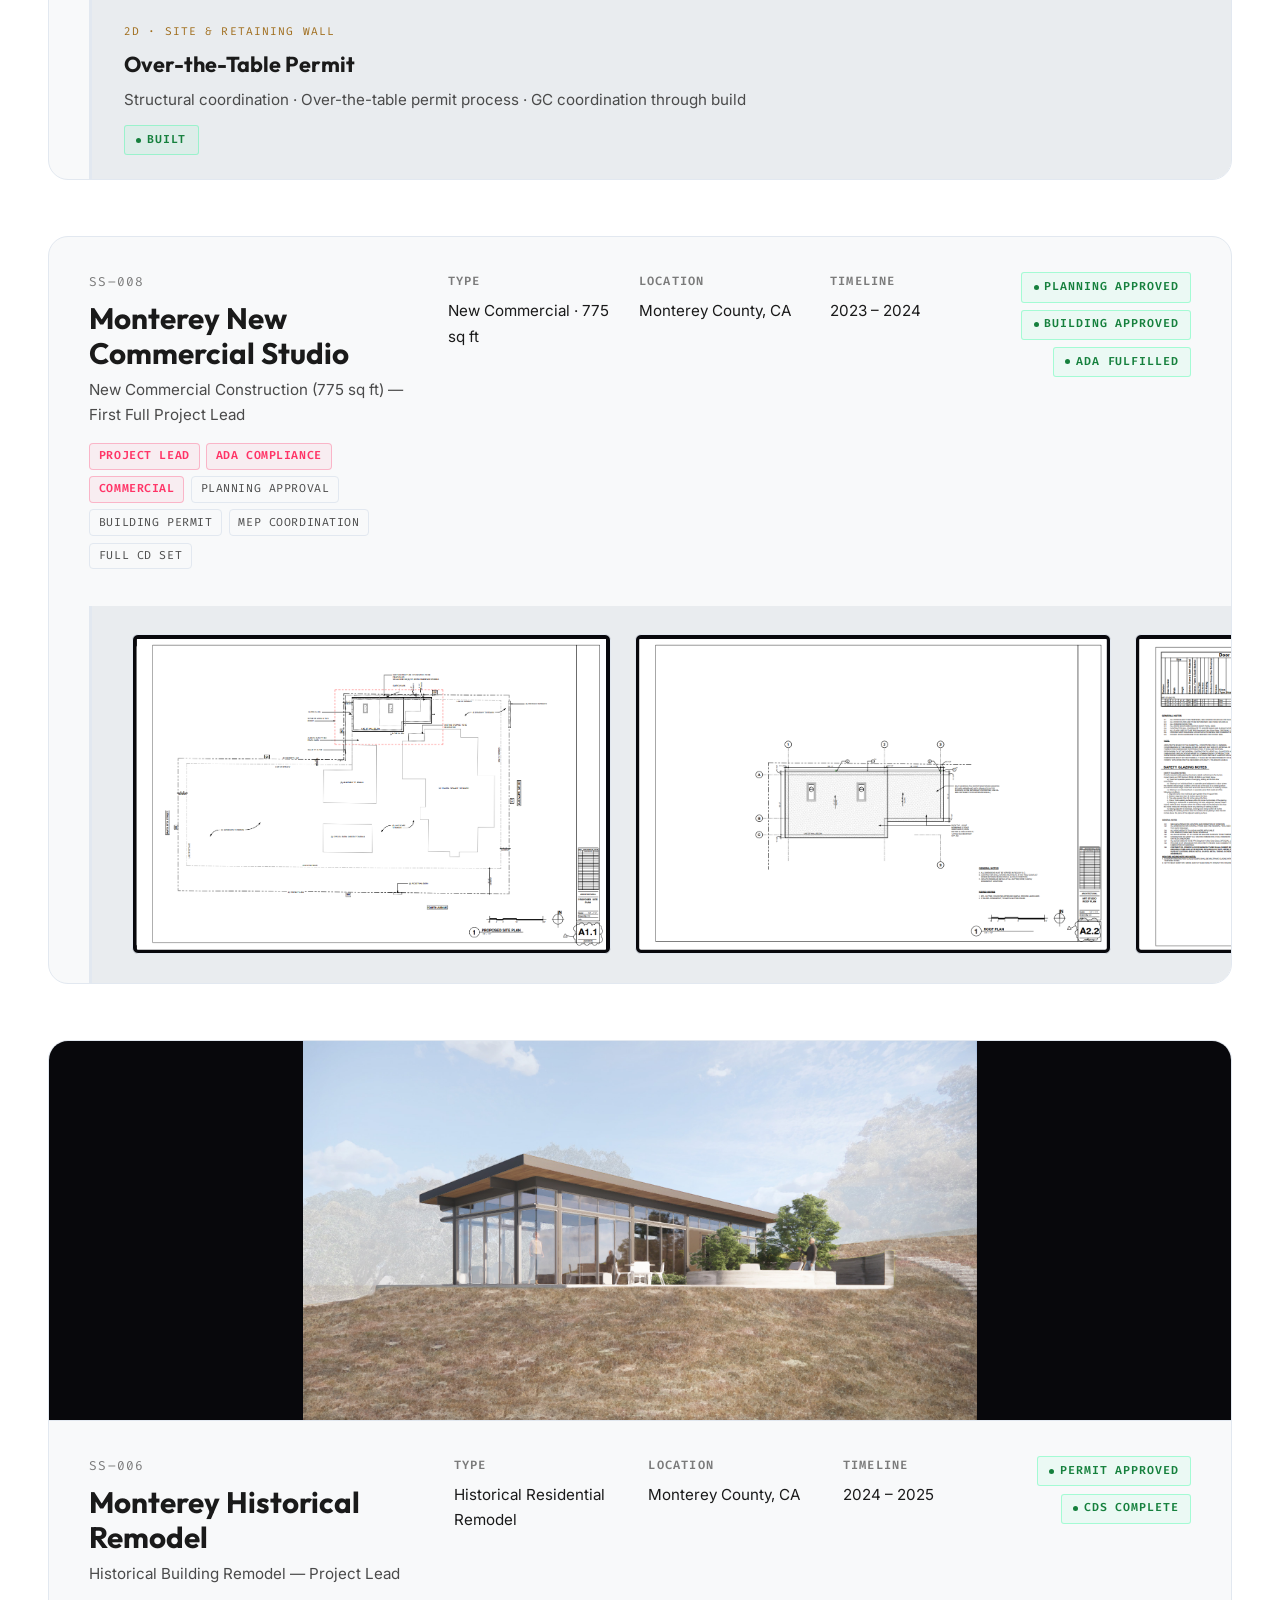
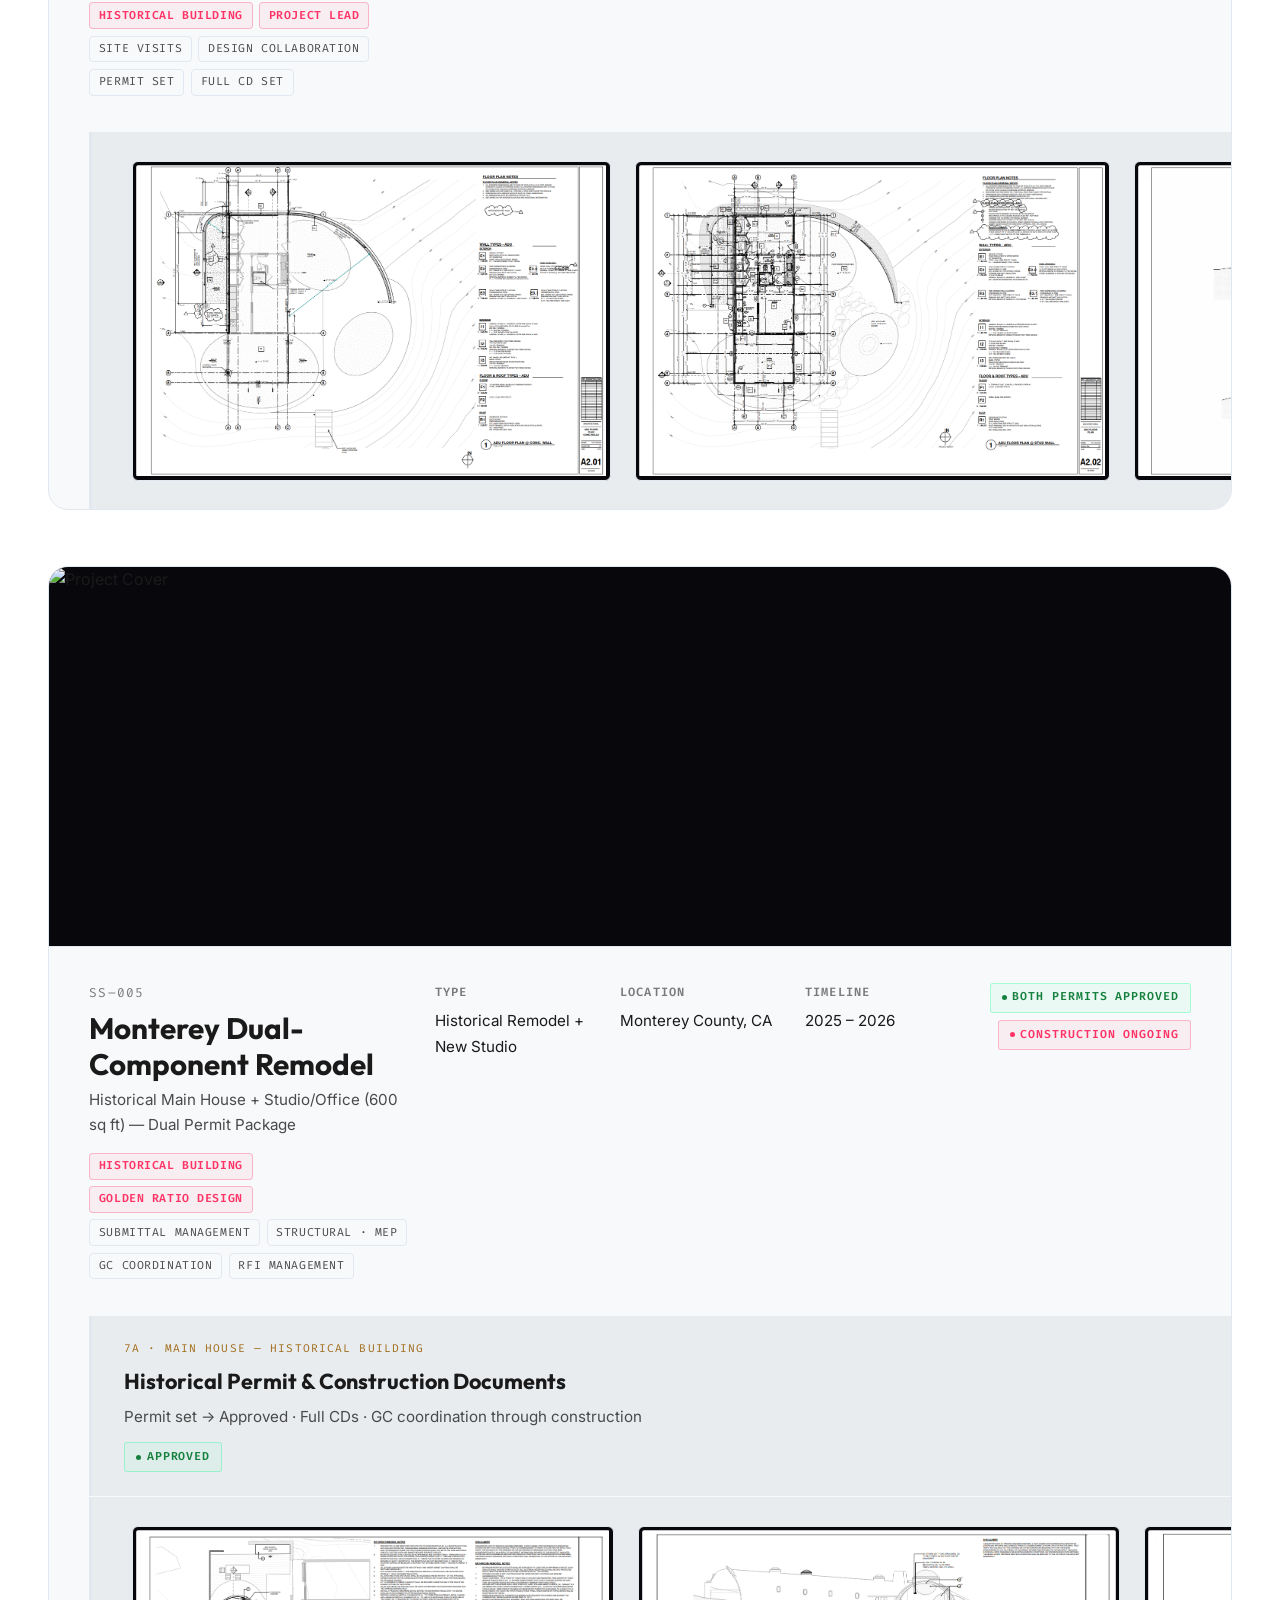
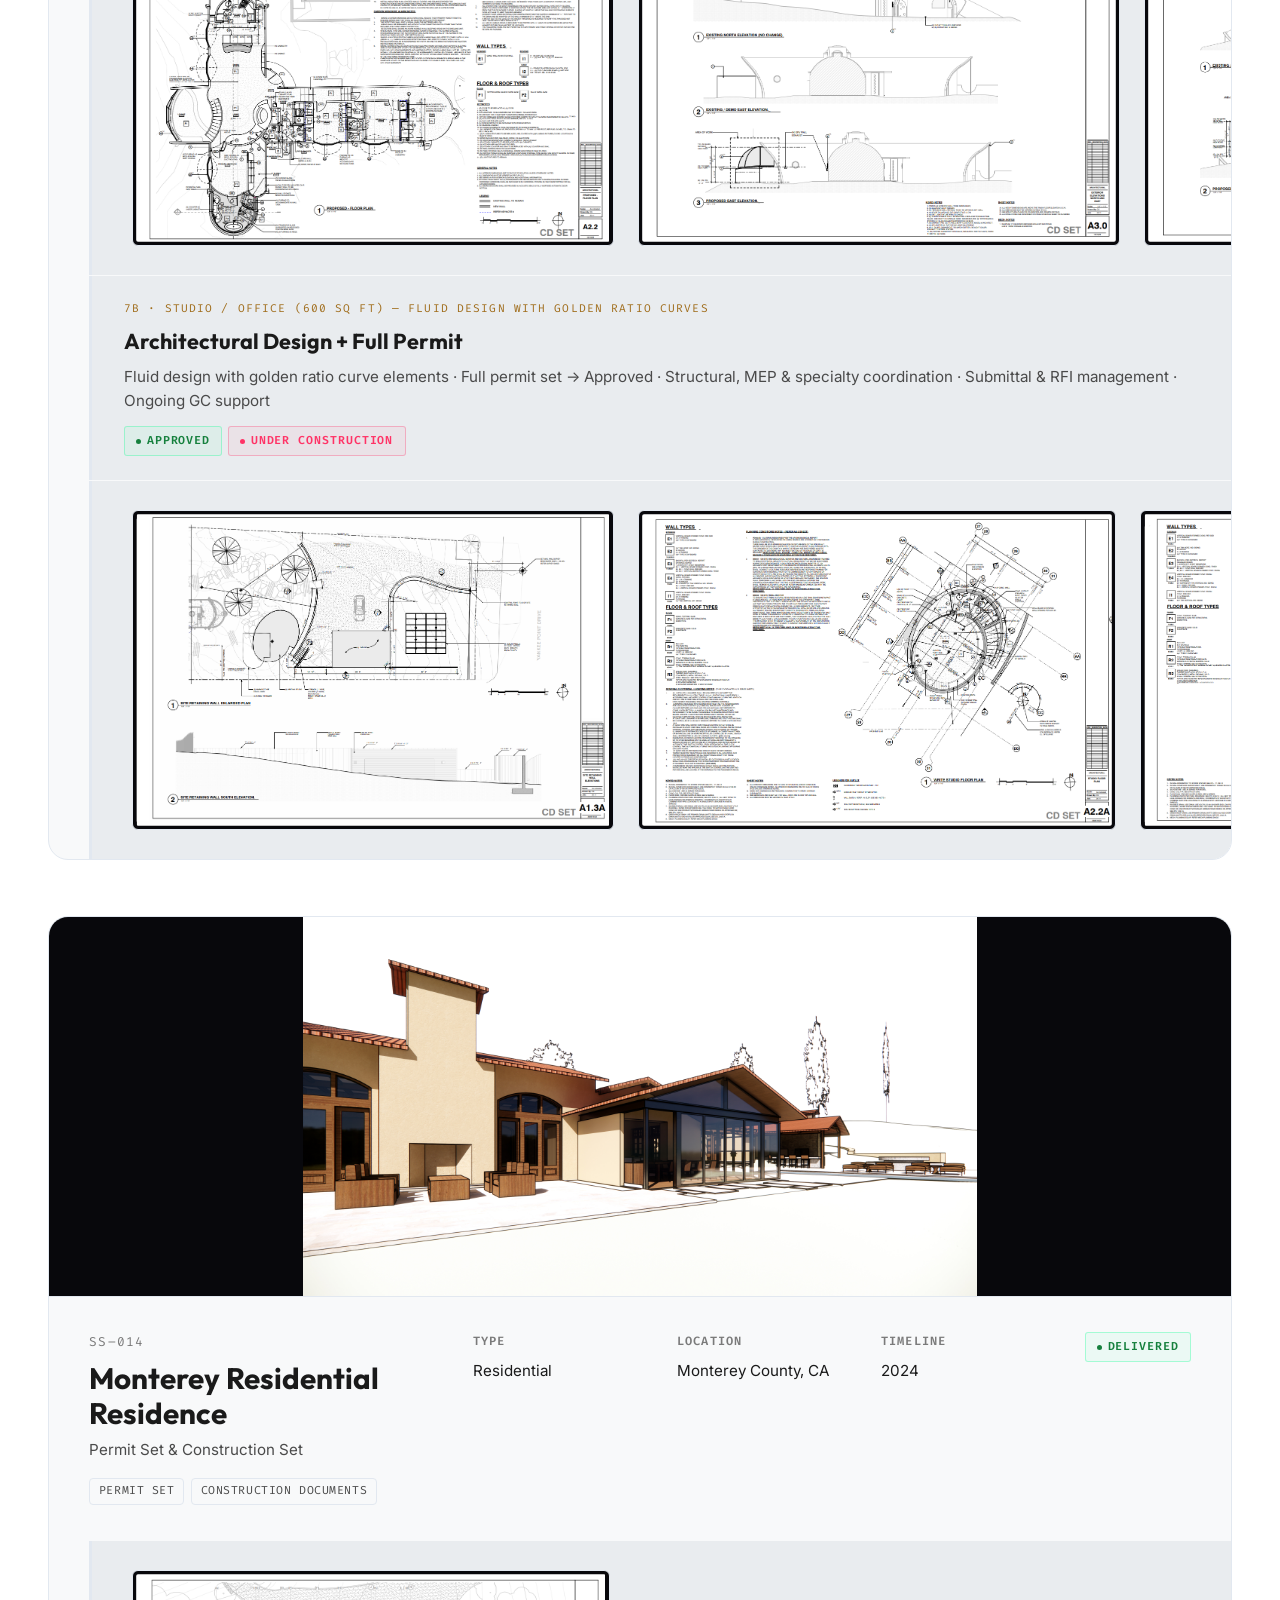
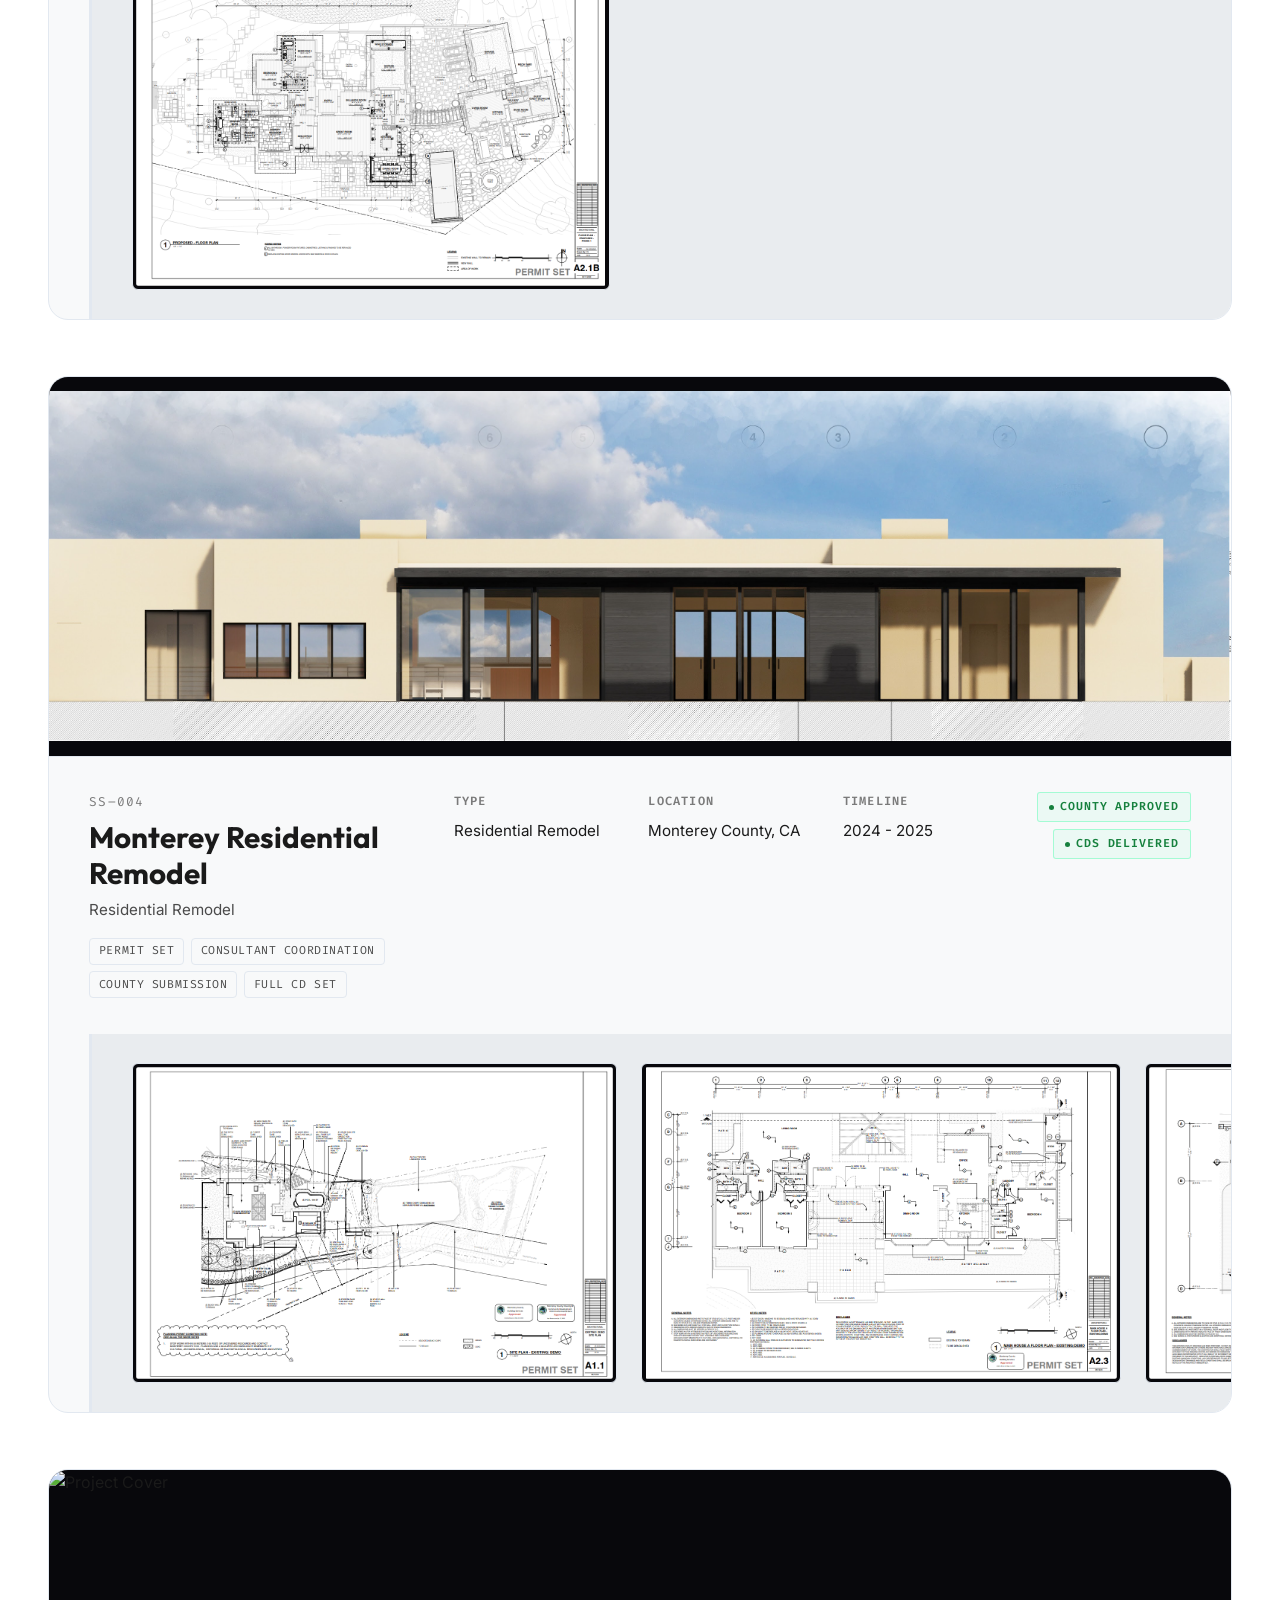
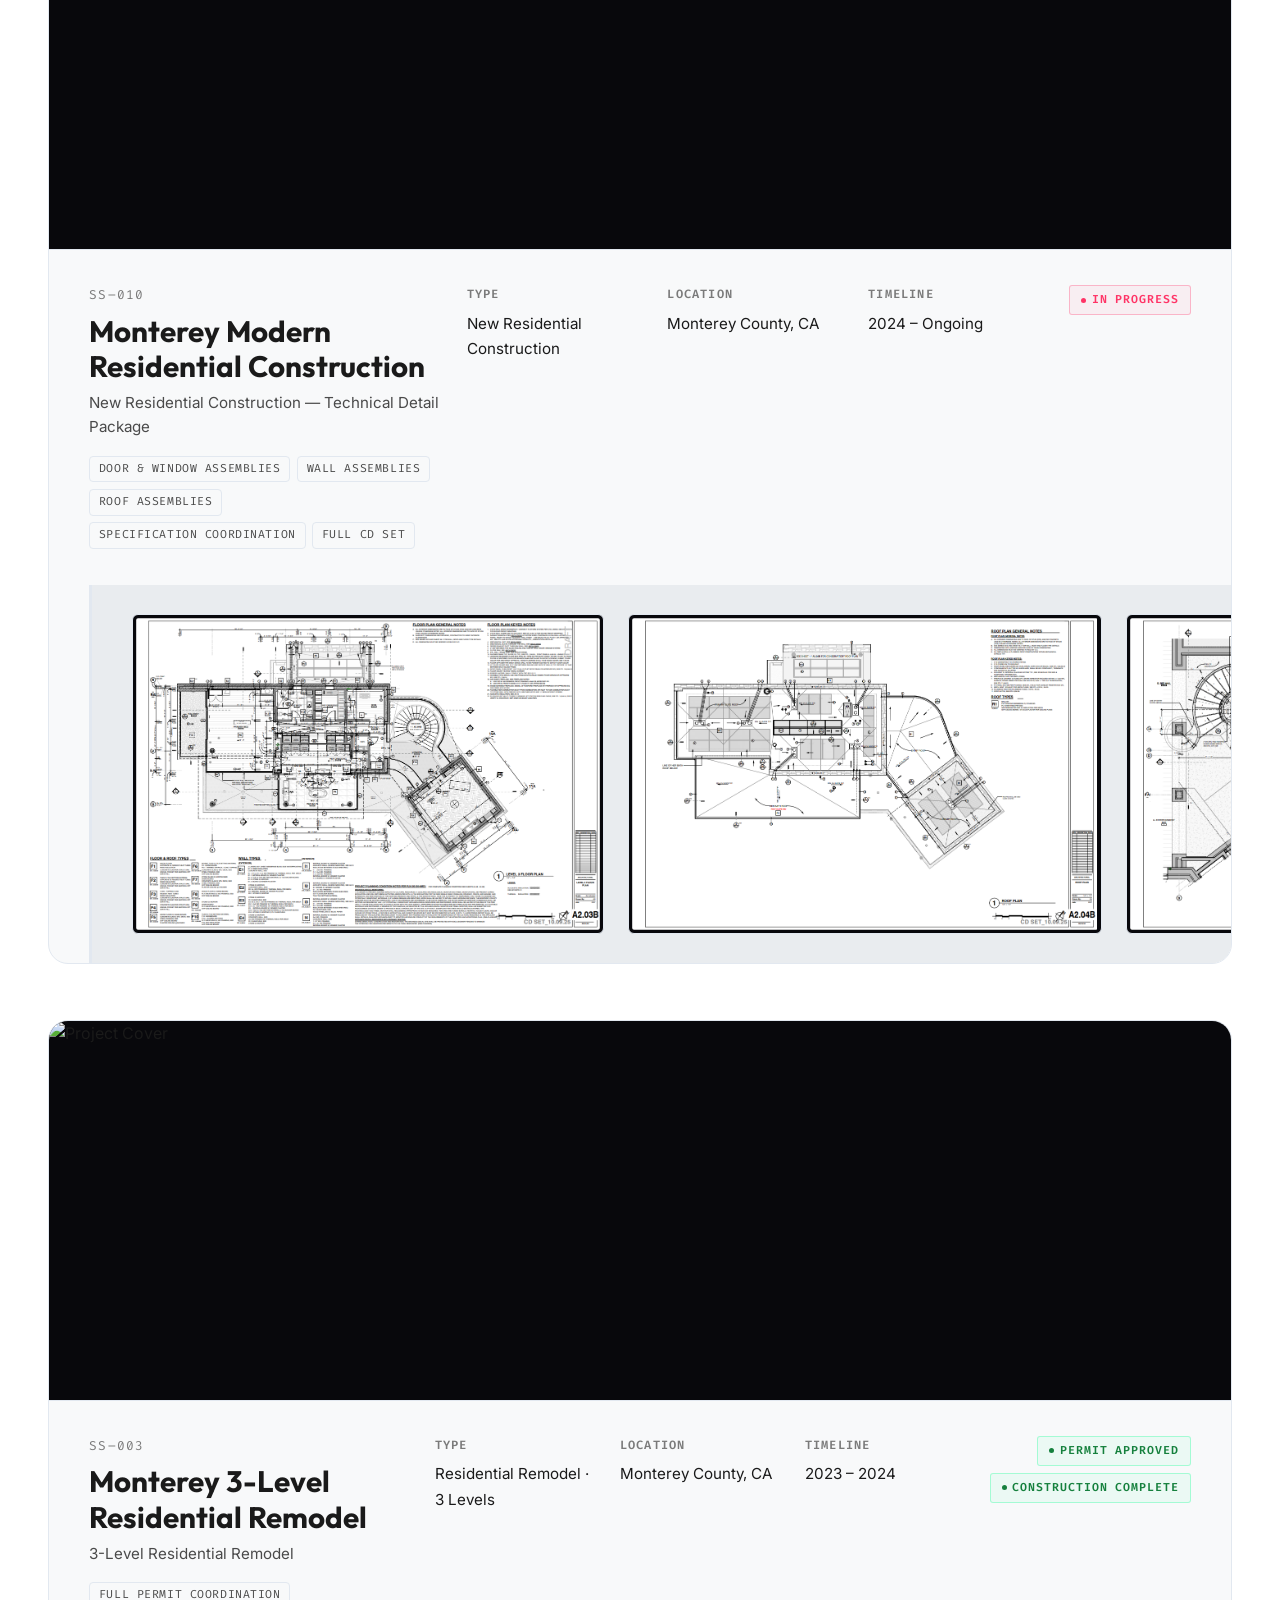
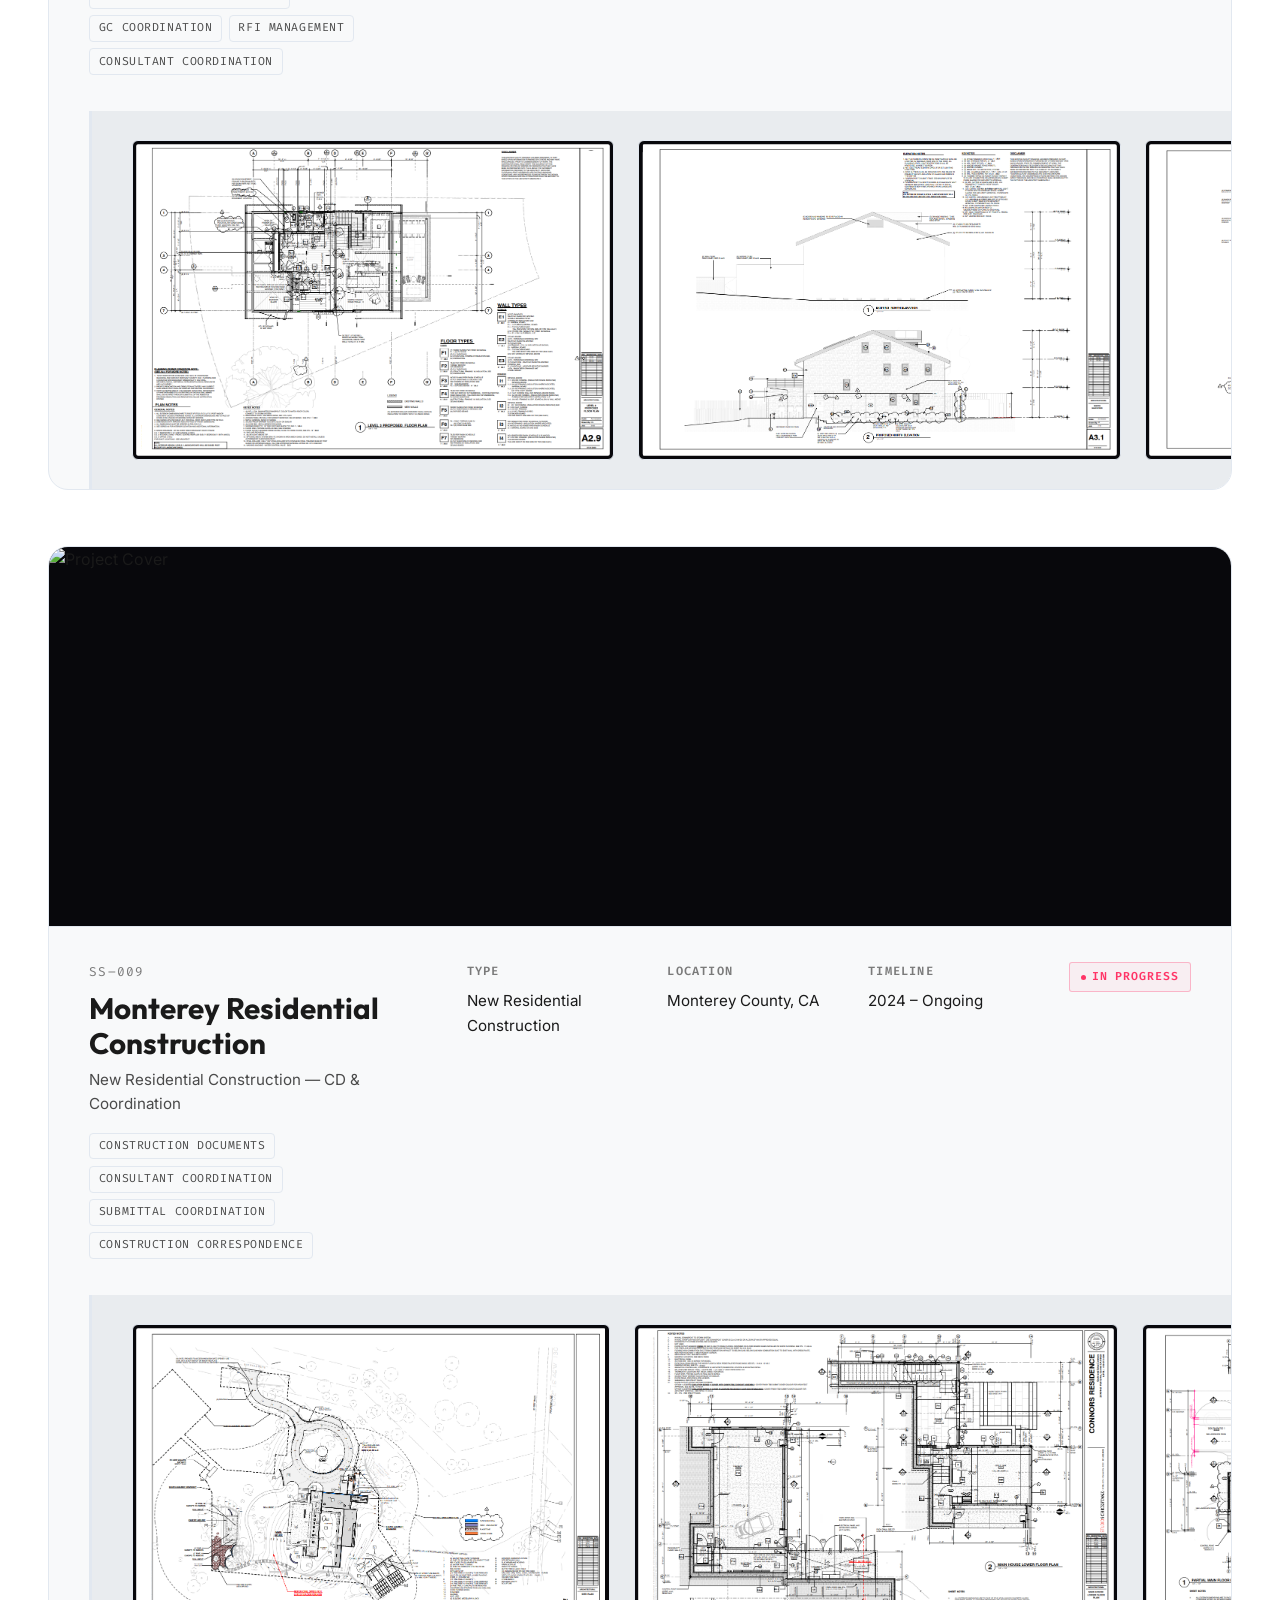
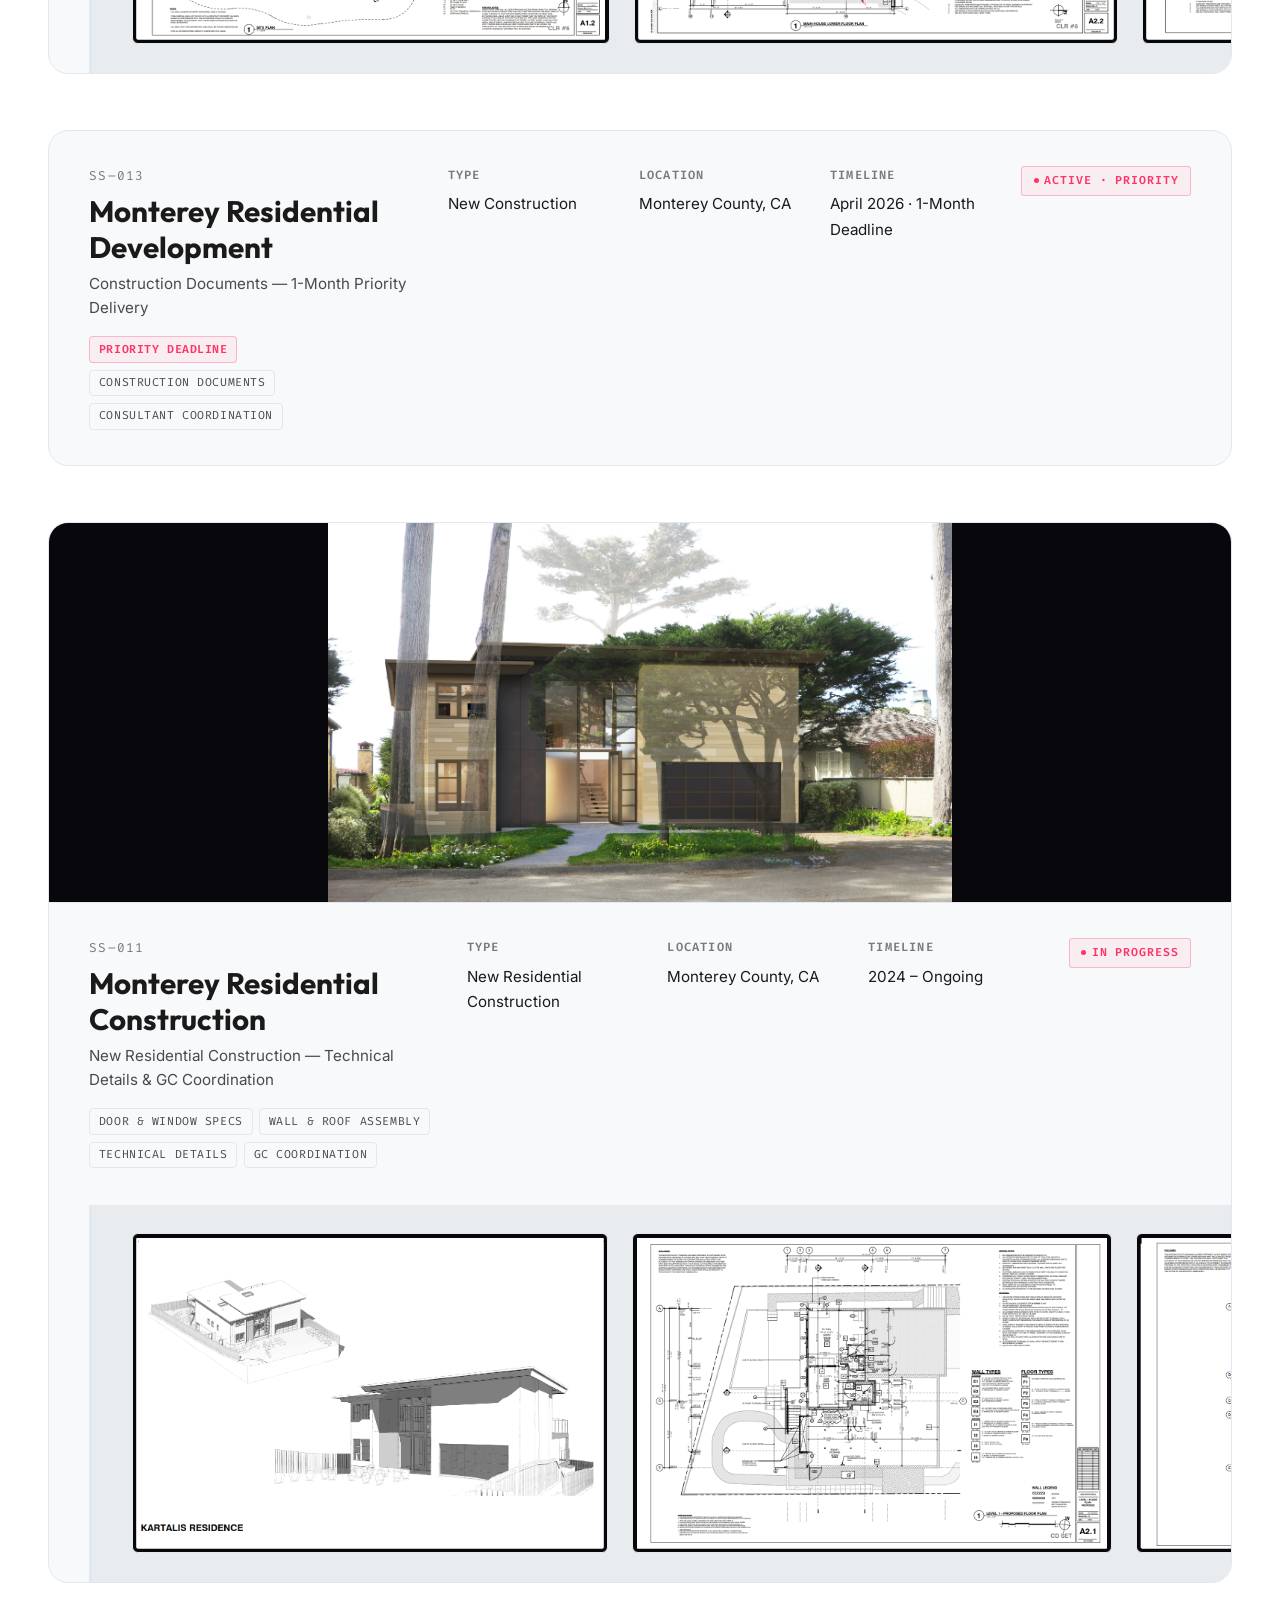
==== commit abf54dbc: "refactor: remove CS Revit Labs BIM project documentation from portfolio page" ====
--- a/portfolio.html
+++ b/portfolio.html
@@ -96,15 +96,622 @@
   <!-- FILTER BUTTONS -->
   <div class="filters">
     <button class="filter-btn active" data-filter="all">All Work</button>
-    <button class="filter-btn" data-filter="bim">Software Tools</button>
     <button class="filter-btn" data-filter="paloalto">Palo Alto</button>
     <button class="filter-btn" data-filter="monterey">Monterey County</button>
     <button class="filter-btn" data-filter="orangecounty">Orange County</button>
+    <button class="filter-btn" data-filter="bim">Software Tools</button>
     <span class="filter-count" id="fc">Showing CS Revit Labs (15 tools) + 15 projects</span>
   </div>
 
   <!-- PORTFOLIO PROJECTS GRID SECTION -->
   <div class="portfolio-section">
+
+    <!-- PALO ALTO -->
+    <div class="category-label" id="g-paloalto">// Palo Alto · City of Palo Alto Planning & Building Dept.</div>
+    <div class="project-list">
+      <div class="project-block">
+        <div class="project-cover-container">
+          <img src="images/projects/dolgov/cover.png" alt="Project Cover" class="project-cover" loading="lazy" decoding="async">
+        </div>
+        <div class="project-row">
+          <div>
+            <div class="pr-index">SS–002</div>
+            <div class="pr-name">Palo Alto Residential Remodel</div>
+            <div class="pr-sub">Residential Remodel — Palo Alto Planning Dept.</div>
+            <div class="pr-tags">
+              <span class="pr-tag red">Title 24 Coord.</span>
+              <span class="pr-tag red">Green Building</span>
+              <span class="pr-tag">Geotech Review</span>
+              <span class="pr-tag">Planning Permit</span>
+              <span class="pr-tag">GC Coordination</span>
+              <span class="pr-tag">Full CD Set</span>
+            </div>
+          </div>
+          <div class="pr-col"><strong>Type</strong><span>Residential Remodel</span></div>
+          <div class="pr-col"><strong>Location</strong><span>Palo Alto, CA</span></div>
+          <div class="pr-col"><strong>Timeline</strong><span>2025 - 2026</span></div>
+          <div class="pr-status-col">
+            <span class="badge badge-green"><span class="bdot"></span>Planning Approved</span>
+            <span class="badge badge-green"><span class="bdot"></span>Title 24 Coord.</span>
+            <span class="badge badge-green"><span class="bdot"></span>Geotech Approved</span>
+          </div>
+        </div>
+        <div class="doc-gallery">
+          <img src="images/projects/dolgov/DOL M_0.png" class="doc-img" alt="Palo Alto Residential Remodel Documentation Sheet 1" loading="lazy" decoding="async">
+          <img src="images/projects/dolgov/DOL M_1.png" class="doc-img" alt="Palo Alto Residential Remodel Documentation Sheet 2" loading="lazy" decoding="async">
+          <img src="images/projects/dolgov/DOL M_2.png" class="doc-img" alt="Palo Alto Residential Remodel Documentation Sheet 3" loading="lazy" decoding="async">
+          <img src="images/projects/dolgov/DOL M_3.png" class="doc-img" alt="Palo Alto Residential Remodel Documentation Sheet 4" loading="lazy" decoding="async">
+          <img src="images/projects/dolgov/DOL M_4.png" class="doc-img" alt="Palo Alto Residential Remodel Documentation Sheet 5" loading="lazy" decoding="async">
+        </div>
+      </div>
+    </div>
+
+    <div class="spacer"></div>
+
+    <!-- MONTEREY COUNTY -->
+    <div class="category-label" id="g-monterey">// Monterey County · County Planning & Building Dept.</div>
+    <div class="project-list">
+
+      <!-- 1. CAPPO SCENIC -->
+      <div class="project-block">
+        <div class="project-cover-container">
+          <img src="images/projects/cappo/cover.png" alt="Project Cover" class="project-cover" loading="lazy" decoding="async">
+        </div>
+        <div class="project-row">
+          <div>
+            <div class="pr-index">SS–001</div>
+            <div class="pr-name">Monterey Residential Remodel & ADU</div>
+            <div class="pr-sub">Multi-component — Main House · ADU · Deck · Retaining Wall</div>
+            <div class="pr-tags">
+              <span class="pr-tag red">Full Lifecycle</span>
+              <span class="pr-tag">Planning Permit</span>
+              <span class="pr-tag">Building Permit</span>
+              <span class="pr-tag">ADU</span>
+              <span class="pr-tag">GC Coordination</span>
+              <span class="pr-tag">RFI Management</span>
+              <span class="pr-tag">Structural Coord</span>
+            </div>
+          </div>
+          <div class="pr-col"><strong>Type</strong><span>Residential Remodel + ADU + Additions</span></div>
+          <div class="pr-col"><strong>Location</strong><span>Monterey County, CA</span></div>
+          <div class="pr-col"><strong>Timeline</strong><span>2024 – 2026</span></div>
+          <div class="pr-status-col">
+            <span class="badge badge-green"><span class="bdot"></span>Planning Approved</span>
+            <span class="badge badge-green"><span class="bdot"></span>Building Approved</span>
+            <span class="badge badge-green"><span class="bdot"></span>ADU Approved</span>
+            <span class="badge badge-green"><span class="bdot"></span>Deck Approved</span>
+          </div>
+        </div>
+        
+        <div class="sub-project">
+          <div class="sp-label">2A · Main House Remodel</div>
+          <div class="sp-name">Full Lifecycle Delivery</div>
+          <div class="sp-scope">Design → Planning Permit (Round 2 Approval) → Building Permit → Construction Documents → GC Coordination → RFI Management</div>
+          <div class="sp-badges">
+            <span class="badge badge-green"><span class="bdot"></span>Planning Round 2 Approved</span>
+            <span class="badge badge-green"><span class="bdot"></span>Building Approved</span>
+          </div>
+        </div>
+        <div class="doc-gallery">
+          <img src="images/projects/cappo/cappo_1.png" class="doc-img" alt="Monterey Residential Remodel Main House Documentation Sheet 1" loading="lazy" decoding="async">
+          <img src="images/projects/cappo/Cappo_2.png" class="doc-img" alt="Monterey Residential Remodel Main House Documentation Sheet 2" loading="lazy" decoding="async">
+          <img src="images/projects/cappo/Cappo_3.png" class="doc-img" alt="Monterey Residential Remodel Main House Documentation Sheet 3" loading="lazy" decoding="async">
+          <img src="images/projects/cappo/Cappo_4.png" class="doc-img" alt="Monterey Residential Remodel Main House Documentation Sheet 4" loading="lazy" decoding="async">
+          <img src="images/projects/cappo/Cappo_5.png" class="doc-img" alt="Monterey Residential Remodel Main House Documentation Sheet 5" loading="lazy" decoding="async">
+          <img src="images/projects/cappo/Cappo_6.png" class="doc-img" alt="Monterey Residential Remodel Main House Documentation Sheet 6" loading="lazy" decoding="async">
+        </div>
+
+        <div class="sub-project">
+          <div class="sp-label">2B · ADU — Separate Permit Package</div>
+          <div class="sp-name">Accessory Dwelling Unit</div>
+          <div class="sp-scope">Independent planning & building permits · Full Construction Documents · Structural & MEP coordination</div>
+          <div class="sp-badges">
+            <span class="badge badge-green"><span class="bdot"></span>Planning Approved</span>
+            <span class="badge badge-green"><span class="bdot"></span>Building Approved</span>
+          </div>
+        </div>
+        <div class="doc-gallery">
+          <img src="images/projects/cappo/cappo adu_1.png" class="doc-img" alt="Monterey Residential Remodel ADU Documentation Sheet 1" loading="lazy" decoding="async">
+          <img src="images/projects/cappo/cappo adu_2.png" class="doc-img" alt="Monterey Residential Remodel ADU Documentation Sheet 2" loading="lazy" decoding="async">
+          <img src="images/projects/cappo/cappo adu_3.png" class="doc-img" alt="Monterey Residential Remodel ADU Documentation Sheet 3" loading="lazy" decoding="async">
+          <img src="images/projects/cappo/cappo adu_3a.png" class="doc-img" alt="Monterey Residential Remodel ADU Documentation Sheet 4" loading="lazy" decoding="async">
+        </div>
+
+        <div class="sub-project">
+          <div class="sp-label">2C · Deck Permit</div>
+          <div class="sp-name">Deck Addition</div>
+          <div class="sp-scope">Permitted deck addition · Full drawings package</div>
+          <div class="sp-badges">
+            <span class="badge badge-green"><span class="bdot"></span>Approved</span>
+          </div>
+        </div>
+        <div class="doc-gallery">
+          <img src="images/projects/cappo/cappo deck_1.png" class="doc-img" alt="Monterey Residential Remodel Deck Documentation Sheet 1" loading="lazy" decoding="async">
+          <img src="images/projects/cappo/cappo deck_2.png" class="doc-img" alt="Monterey Residential Remodel Deck Documentation Sheet 2" loading="lazy" decoding="async">
+        </div>
+
+        <div class="sub-project">
+          <div class="sp-label">2D · Site & Retaining Wall</div>
+          <div class="sp-name">Over-the-Table Permit</div>
+          <div class="sp-scope">Structural coordination · Over-the-table permit process · GC coordination through build</div>
+          <div class="sp-badges">
+            <span class="badge badge-green"><span class="bdot"></span>Built</span>
+          </div>
+        </div>
+      </div>
+
+      <!-- 2. CHARL CHERRY ART STUDIO -->
+      <div class="project-block">
+        <div class="project-row">
+          <div>
+            <div class="pr-index">SS–008</div>
+            <div class="pr-name">Monterey New Commercial Studio</div>
+            <div class="pr-sub">New Commercial Construction (775 sq ft) — First Full Project Lead</div>
+            <div class="pr-tags">
+              <span class="pr-tag red">Project Lead</span>
+              <span class="pr-tag red">ADA Compliance</span>
+              <span class="pr-tag red">Commercial</span>
+              <span class="pr-tag">Planning Approval</span>
+              <span class="pr-tag">Building Permit</span>
+              <span class="pr-tag">MEP Coordination</span>
+              <span class="pr-tag">Full CD Set</span>
+            </div>
+          </div>
+          <div class="pr-col"><strong>Type</strong><span>New Commercial · 775 sq ft</span></div>
+          <div class="pr-col"><strong>Location</strong><span>Monterey County, CA</span></div>
+          <div class="pr-col"><strong>Timeline</strong><span>2023 – 2024</span></div>
+          <div class="pr-status-col">
+            <span class="badge badge-green"><span class="bdot"></span>Planning Approved</span>
+            <span class="badge badge-green"><span class="bdot"></span>Building Approved</span>
+            <span class="badge badge-green"><span class="bdot"></span>ADA Fulfilled</span>
+          </div>
+        </div>
+        <div class="doc-gallery">
+          <img src="images/projects/charl-cherry/1_carl cherry.png" class="doc-img" alt="Charl Cherry Sheet 1" loading="lazy" decoding="async">
+          <img src="images/projects/charl-cherry/2_carl cherry.png" class="doc-img" alt="Charl Cherry Sheet 2" loading="lazy" decoding="async">
+          <img src="images/projects/charl-cherry/3_carl cherry.png" class="doc-img" alt="Charl Cherry Sheet 3" loading="lazy" decoding="async">
+          <img src="images/projects/charl-cherry/4_carl cherry.png" class="doc-img" alt="Charl Cherry Sheet 4" loading="lazy" decoding="async">
+        </div>
+      </div>
+
+      <!-- 3. MOSS RESIDENCE -->
+      <div class="project-block">
+        <div class="project-cover-container">
+          <img src="images/projects/moss/Moss.jpg" alt="Project Cover" class="project-cover" loading="lazy" decoding="async">
+        </div>
+        <div class="project-row">
+          <div>
+            <div class="pr-index">SS–006</div>
+            <div class="pr-name">Monterey Historical Remodel</div>
+            <div class="pr-sub">Historical Building Remodel — Project Lead</div>
+            <div class="pr-tags">
+              <span class="pr-tag red">Historical Building</span>
+              <span class="pr-tag red">Project Lead</span>
+              <span class="pr-tag">Site Visits</span>
+              <span class="pr-tag">Design Collaboration</span>
+              <span class="pr-tag">Permit Set</span>
+              <span class="pr-tag">Full CD Set</span>
+            </div>
+          </div>
+          <div class="pr-col"><strong>Type</strong><span>Historical Residential Remodel</span></div>
+          <div class="pr-col"><strong>Location</strong><span>Monterey County, CA</span></div>
+          <div class="pr-col"><strong>Timeline</strong><span>2024 – 2025</span></div>
+          <div class="pr-status-col">
+            <span class="badge badge-green"><span class="bdot"></span>Permit Approved</span>
+            <span class="badge badge-green"><span class="bdot"></span>CDs Complete</span>
+          </div>
+        </div>
+        <div class="doc-gallery">
+          <img src="images/projects/moss/1_Moss.png" class="doc-img" alt="Monterey Historical Remodel Sheet 1" loading="lazy" decoding="async">
+          <img src="images/projects/moss/2_Moss.png" class="doc-img" alt="Monterey Historical Remodel Sheet 2" loading="lazy" decoding="async">
+          <img src="images/projects/moss/3_Moss.png" class="doc-img" alt="Monterey Historical Remodel Sheet 3" loading="lazy" decoding="async">
+          <img src="images/projects/moss/4_Moss.png" class="doc-img" alt="Monterey Historical Remodel Sheet 4" loading="lazy" decoding="async">
+          <img src="images/projects/moss/5_Moss.png" class="doc-img" alt="Monterey Historical Remodel Sheet 5" loading="lazy" decoding="async">
+          <img src="images/projects/moss/6_Moss.png" class="doc-img" alt="Monterey Historical Remodel Sheet 6" loading="lazy" decoding="async">
+        </div>
+      </div>
+
+      <!-- 4. YEUNG REMODEL -->
+      <div class="project-block">
+        <div class="project-cover-container">
+          <img src="images/projects/yeung-studio/Yeung.png" alt="Project Cover" class="project-cover" loading="lazy" decoding="async">
+        </div>
+        <div class="project-row">
+          <div>
+            <div class="pr-index">SS–005</div>
+            <div class="pr-name">Monterey Dual-Component Remodel</div>
+            <div class="pr-sub">Historical Main House + Studio/Office (600 sq ft) — Dual Permit Package</div>
+            <div class="pr-tags">
+              <span class="pr-tag red">Historical Building</span>
+              <span class="pr-tag red">Golden Ratio Design</span>
+              <span class="pr-tag">Submittal Management</span>
+              <span class="pr-tag">Structural · MEP</span>
+              <span class="pr-tag">GC Coordination</span>
+              <span class="pr-tag">RFI Management</span>
+            </div>
+          </div>
+          <div class="pr-col"><strong>Type</strong><span>Historical Remodel + New Studio</span></div>
+          <div class="pr-col"><strong>Location</strong><span>Monterey County, CA</span></div>
+          <div class="pr-col"><strong>Timeline</strong><span>2025 – 2026</span></div>
+          <div class="pr-status-col">
+            <span class="badge badge-green"><span class="bdot"></span>Both Permits Approved</span>
+            <span class="badge badge-red"><span class="bdot pulse"></span>Construction Ongoing</span>
+          </div>
+        </div>
+        
+        <div class="sub-project">
+          <div class="sp-label">7A · Main House — Historical Building</div>
+          <div class="sp-name">Historical Permit & Construction Documents</div>
+          <div class="sp-scope">Permit set → Approved · Full CDs · GC coordination through construction</div>
+          <div class="sp-badges">
+            <span class="badge badge-green"><span class="bdot"></span>Approved</span>
+          </div>
+        </div>
+        <div class="doc-gallery">
+          <img src="images/projects/yeung-main-house-remodel/1_yeung MH.png" class="doc-img" alt="Monterey Dual-Component Remodel Main House Sheet 1" loading="lazy" decoding="async">
+          <img src="images/projects/yeung-main-house-remodel/2_yeung MH.png" class="doc-img" alt="Monterey Dual-Component Remodel Main House Sheet 2" loading="lazy" decoding="async">
+          <img src="images/projects/yeung-main-house-remodel/3_yeung MH.png" class="doc-img" alt="Monterey Dual-Component Remodel Main House Sheet 3" loading="lazy" decoding="async">
+          <img src="images/projects/yeung-main-house-remodel/4_yeung MH.png" class="doc-img" alt="Monterey Dual-Component Remodel Main House Sheet 4" loading="lazy" decoding="async">
+          <img src="images/projects/yeung-main-house-remodel/5_yeung MH.png" class="doc-img" alt="Monterey Dual-Component Remodel Main House Sheet 5" loading="lazy" decoding="async">
+        </div>
+
+        <div class="sub-project">
+          <div class="sp-label">7B · Studio / Office (600 sq ft) — Fluid Design with Golden Ratio Curves</div>
+          <div class="sp-name">Architectural Design + Full Permit</div>
+          <div class="sp-scope">Fluid design with golden ratio curve elements · Full permit set → Approved · Structural, MEP & specialty coordination · Submittal & RFI management · Ongoing GC support</div>
+          <div class="sp-badges">
+            <span class="badge badge-green"><span class="bdot"></span>Approved</span>
+            <span class="badge badge-red"><span class="bdot pulse"></span>Under Construction</span>
+          </div>
+        </div>
+        <div class="doc-gallery">
+          <img src="images/projects/yeung-studio/1_yeung studio.png" class="doc-img" alt="Monterey Dual-Component Remodel Studio Sheet 1" loading="lazy" decoding="async">
+          <img src="images/projects/yeung-studio/2_yeung studio.png" class="doc-img" alt="Monterey Dual-Component Remodel Studio Sheet 2" loading="lazy" decoding="async">
+          <img src="images/projects/yeung-studio/3_yeung studio.png" class="doc-img" alt="Monterey Dual-Component Remodel Studio Sheet 3" loading="lazy" decoding="async">
+          <img src="images/projects/yeung-studio/4_yeung studio.png" class="doc-img" alt="Monterey Dual-Component Remodel Studio Sheet 4" loading="lazy" decoding="async">
+          <img src="images/projects/yeung-studio/5_yeung studio.png" class="doc-img" alt="Monterey Dual-Component Remodel Studio Sheet 5" loading="lazy" decoding="async">
+          <img src="images/projects/yeung-studio/6_yeung studio.png" class="doc-img" alt="Monterey Dual-Component Remodel Studio Sheet 6" loading="lazy" decoding="async">
+          <img src="images/projects/yeung-studio/7_yeung studio.png" class="doc-img" alt="Monterey Dual-Component Remodel Studio Sheet 7" loading="lazy" decoding="async">
+          <img src="images/projects/yeung-studio/8_yeung studio.png" class="doc-img" alt="Monterey Dual-Component Remodel Studio Sheet 8" loading="lazy" decoding="async">
+          <img src="images/projects/yeung-studio/9_yeung studio.png" class="doc-img" alt="Monterey Dual-Component Remodel Studio Sheet 9" loading="lazy" decoding="async">
+        </div>
+      </div>
+
+      <!-- 5. MCCARTHY RESIDENCE -->
+      <div class="project-block">
+        <div class="project-cover-container">
+          <img src="images/projects/mccarthy/Mccarthy.jpg" alt="Project Cover" class="project-cover" loading="lazy" decoding="async">
+        </div>
+        <div class="project-row">
+          <div>
+            <div class="pr-index">SS–014</div>
+            <div class="pr-name">Monterey Residential Residence</div>
+            <div class="pr-sub">Permit Set & Construction Set</div>
+            <div class="pr-tags">
+              <span class="pr-tag">Permit Set</span>
+              <span class="pr-tag">Construction Documents</span>
+            </div>
+          </div>
+          <div class="pr-col"><strong>Type</strong><span>Residential</span></div>
+          <div class="pr-col"><strong>Location</strong><span>Monterey County, CA</span></div>
+          <div class="pr-col"><strong>Timeline</strong><span>2024</span></div>
+          <div class="pr-status-col">
+            <span class="badge badge-green"><span class="bdot"></span>Delivered</span>
+          </div>
+        </div>
+        <div class="doc-gallery">
+          <img src="images/projects/mccarthy/1_Mccarthy.png" class="doc-img" alt="Monterey Residential Residence Sheet 1" loading="lazy" decoding="async">
+        </div>
+      </div>
+
+      <!-- 6. KNOOP 250 -->
+      <div class="project-block">
+        <div class="project-cover-container">
+          <img src="images/projects/knoop/knoop 250.png" alt="Project Cover" class="project-cover" loading="lazy" decoding="async">
+        </div>
+        <div class="project-row">
+          <div>
+            <div class="pr-index">SS–004</div>
+            <div class="pr-name">Monterey Residential Remodel</div>
+            <div class="pr-sub">Residential Remodel</div>
+            <div class="pr-tags">
+              <span class="pr-tag">Permit Set</span>
+              <span class="pr-tag">Consultant Coordination</span>
+              <span class="pr-tag">County Submission</span>
+              <span class="pr-tag">Full CD Set</span>
+            </div>
+          </div>
+          <div class="pr-col"><strong>Type</strong><span>Residential Remodel</span></div>
+          <div class="pr-col"><strong>Location</strong><span>Monterey County, CA</span></div>
+          <div class="pr-col"><strong>Timeline</strong><span>2024 - 2025</span></div>
+          <div class="pr-status-col">
+            <span class="badge badge-green"><span class="bdot"></span>County Approved</span>
+            <span class="badge badge-green"><span class="bdot"></span>CDs Delivered</span>
+          </div>
+        </div>
+        <div class="doc-gallery">
+          <img src="images/projects/knoop/1_ Knoop 250.png" class="doc-img" alt="Monterey Residential Remodel Sheet 1" loading="lazy" decoding="async">
+          <img src="images/projects/knoop/2_ Knoop 250.png" class="doc-img" alt="Monterey Residential Remodel Sheet 2" loading="lazy" decoding="async">
+          <img src="images/projects/knoop/3_ Knoop 250.png" class="doc-img" alt="Monterey Residential Remodel Sheet 3" loading="lazy" decoding="async">
+          <img src="images/projects/knoop/4_ Knoop 250.png" class="doc-img" alt="Monterey Residential Remodel Sheet 4" loading="lazy" decoding="async">
+        </div>
+      </div>
+
+      <!-- 7. LUNQUIST RESIDENCE -->
+      <div class="project-block">
+        <div class="project-cover-container">
+          <img src="images/projects/lunquist/Lundquist.jpg" alt="Project Cover" class="project-cover" loading="lazy" decoding="async">
+        </div>
+        <div class="project-row">
+          <div>
+            <div class="pr-index">SS–010</div>
+            <div class="pr-name">Monterey Modern Residential Construction</div>
+            <div class="pr-sub">New Residential Construction — Technical Detail Package</div>
+            <div class="pr-tags">
+              <span class="pr-tag">Door & Window Assemblies</span>
+              <span class="pr-tag">Wall Assemblies</span>
+              <span class="pr-tag">Roof Assemblies</span>
+              <span class="pr-tag">Specification Coordination</span>
+              <span class="pr-tag">Full CD Set</span>
+            </div>
+          </div>
+          <div class="pr-col"><strong>Type</strong><span>New Residential Construction</span></div>
+          <div class="pr-col"><strong>Location</strong><span>Monterey County, CA</span></div>
+          <div class="pr-col"><strong>Timeline</strong><span>2024 – Ongoing</span></div>
+          <div class="pr-status-col">
+            <span class="badge badge-red"><span class="bdot pulse"></span>In Progress</span>
+          </div>
+        </div>
+        <div class="doc-gallery">
+          <img src="images/projects/lunquist/lunquist_1.png" class="doc-img" alt="Monterey Modern Residential Construction Documentation Sheet 1" loading="lazy" decoding="async">
+          <img src="images/projects/lunquist/lunquist_2.png" class="doc-img" alt="Monterey Modern Residential Construction Documentation Sheet 2" loading="lazy" decoding="async">
+          <img src="images/projects/lunquist/lunquist_3.png" class="doc-img" alt="Monterey Modern Residential Construction Documentation Sheet 3" loading="lazy" decoding="async">
+          <img src="images/projects/lunquist/lunquist_4.png" class="doc-img" alt="Monterey Modern Residential Construction Documentation Sheet 4" loading="lazy" decoding="async">
+          <img src="images/projects/lunquist/lunquist_5.png" class="doc-img" alt="Monterey Modern Residential Construction Documentation Sheet 5" loading="lazy" decoding="async">
+          <img src="images/projects/lunquist/lunquist_6.png" class="doc-img" alt="Monterey Modern Residential Construction Documentation Sheet 6" loading="lazy" decoding="async">
+          <img src="images/projects/lunquist/lunquist_7.png" class="doc-img" alt="Monterey Modern Residential Construction Documentation Sheet 7" loading="lazy" decoding="async">
+          <img src="images/projects/lunquist/lunquist_8.png" class="doc-img" alt="Monterey Modern Residential Construction Documentation Sheet 8" loading="lazy" decoding="async">
+        </div>
+      </div>
+
+      <!-- 8. KANI REMODEL -->
+      <div class="project-block">
+        <div class="project-cover-container">
+          <img src="images/projects/kani/kani.jpg" alt="Project Cover" class="project-cover" loading="lazy" decoding="async">
+        </div>
+        <div class="project-row">
+          <div>
+            <div class="pr-index">SS–003</div>
+            <div class="pr-name">Monterey 3-Level Residential Remodel</div>
+            <div class="pr-sub">3-Level Residential Remodel</div>
+            <div class="pr-tags">
+              <span class="pr-tag">Full Permit Coordination</span>
+              <span class="pr-tag">GC Coordination</span>
+              <span class="pr-tag">RFI Management</span>
+              <span class="pr-tag">Consultant Coordination</span>
+            </div>
+          </div>
+          <div class="pr-col"><strong>Type</strong><span>Residential Remodel · 3 Levels</span></div>
+          <div class="pr-col"><strong>Location</strong><span>Monterey County, CA</span></div>
+          <div class="pr-col"><strong>Timeline</strong><span>2023 – 2024</span></div>
+          <div class="pr-status-col">
+            <span class="badge badge-green"><span class="bdot"></span>Permit Approved</span>
+            <span class="badge badge-green"><span class="bdot"></span>Construction Complete</span>
+          </div>
+        </div>
+        <div class="doc-gallery">
+          <img src="images/projects/kani/1_kani remodel.png" class="doc-img" alt="Monterey 3-Level Residential Remodel Sheet 1" loading="lazy" decoding="async">
+          <img src="images/projects/kani/2_kani remodel.png" class="doc-img" alt="Monterey 3-Level Residential Remodel Sheet 2" loading="lazy" decoding="async">
+          <img src="images/projects/kani/3_kani remodel.png" class="doc-img" alt="Monterey 3-Level Residential Remodel Sheet 3" loading="lazy" decoding="async">
+          <img src="images/projects/kani/4_kani remodel.png" class="doc-img" alt="Monterey 3-Level Residential Remodel Sheet 4" loading="lazy" decoding="async">
+          <img src="images/projects/kani/5_kani remodel.png" class="doc-img" alt="Monterey 3-Level Residential Remodel Sheet 5" loading="lazy" decoding="async">
+          <img src="images/projects/kani/6_kani remodel.png" class="doc-img" alt="Monterey 3-Level Residential Remodel Sheet 6" loading="lazy" decoding="async">
+          <img src="images/projects/kani/7_kani remodel.png" class="doc-img" alt="Monterey 3-Level Residential Remodel Sheet 7" loading="lazy" decoding="async">
+          <img src="images/projects/kani/8_kani remodel.png" class="doc-img" alt="Monterey 3-Level Residential Remodel Sheet 8" loading="lazy" decoding="async">
+          <img src="images/projects/kani/9_kani remodel.png" class="doc-img" alt="Monterey 3-Level Residential Remodel Sheet 9" loading="lazy" decoding="async">
+          <img src="images/projects/kani/10_kani remodel.png" class="doc-img" alt="Monterey 3-Level Residential Remodel Sheet 10" loading="lazy" decoding="async">
+          <img src="images/projects/kani/11_kani remodel.png" class="doc-img" alt="Monterey 3-Level Residential Remodel Sheet 11" loading="lazy" decoding="async">
+        </div>
+      </div>
+
+      <!-- 9. CONNORS RESIDENCE -->
+      <div class="project-block">
+        <div class="project-cover-container">
+          <img src="images/projects/connors/connors.png" alt="Project Cover" class="project-cover" loading="lazy" decoding="async">
+        </div>
+        <div class="project-row">
+          <div>
+            <div class="pr-index">SS–009</div>
+            <div class="pr-name">Monterey Residential Construction</div>
+            <div class="pr-sub">New Residential Construction — CD & Coordination</div>
+            <div class="pr-tags">
+              <span class="pr-tag">Construction Documents</span>
+              <span class="pr-tag">Consultant Coordination</span>
+              <span class="pr-tag">Submittal Coordination</span>
+              <span class="pr-tag">Construction Correspondence</span>
+            </div>
+          </div>
+          <div class="pr-col"><strong>Type</strong><span>New Residential Construction</span></div>
+          <div class="pr-col"><strong>Location</strong><span>Monterey County, CA</span></div>
+          <div class="pr-col"><strong>Timeline</strong><span>2024 – Ongoing</span></div>
+          <div class="pr-status-col">
+            <span class="badge badge-red"><span class="bdot pulse"></span>In Progress</span>
+          </div>
+        </div>
+        <div class="doc-gallery">
+          <img src="images/projects/connors/1_Connors.png" class="doc-img" alt="Monterey Residential Construction Sheet 1" loading="lazy" decoding="async">
+          <img src="images/projects/connors/2_Connors.png" class="doc-img" alt="Monterey Residential Construction Sheet 2" loading="lazy" decoding="async">
+          <img src="images/projects/connors/3_Connors.png" class="doc-img" alt="Monterey Residential Construction Sheet 3" loading="lazy" decoding="async">
+          <img src="images/projects/connors/4_Connors.png" class="doc-img" alt="Monterey Residential Construction Sheet 4" loading="lazy" decoding="async">
+          <img src="images/projects/connors/5_Connors.png" class="doc-img" alt="Monterey Residential Construction Sheet 5" loading="lazy" decoding="async">
+          <img src="images/projects/connors/6_Connors.png" class="doc-img" alt="Monterey Residential Construction Sheet 6" loading="lazy" decoding="async">
+          <img src="images/projects/connors/7_Connors.png" class="doc-img" alt="Monterey Residential Construction Sheet 7" loading="lazy" decoding="async">
+          <img src="images/projects/connors/8_Connors.png" class="doc-img" alt="Monterey Residential Construction Sheet 8" loading="lazy" decoding="async">
+          <img src="images/projects/connors/9_Connors.png" class="doc-img" alt="Monterey Residential Construction Sheet 9" loading="lazy" decoding="async">
+        </div>
+      </div>
+
+      <!-- 10. BAYVIEW -->
+      <div class="project-block">
+        <div class="project-row">
+          <div>
+            <div class="pr-index">SS–013</div>
+            <div class="pr-name">Monterey Residential Development</div>
+            <div class="pr-sub">Construction Documents — 1-Month Priority Delivery</div>
+            <div class="pr-tags">
+              <span class="pr-tag red">Priority Deadline</span>
+              <span class="pr-tag">Construction Documents</span>
+              <span class="pr-tag">Consultant Coordination</span>
+            </div>
+          </div>
+          <div class="pr-col"><strong>Type</strong><span>New Construction</span></div>
+          <div class="pr-col"><strong>Location</strong><span>Monterey County, CA</span></div>
+          <div class="pr-col"><strong>Timeline</strong><span>April 2026 · 1-Month Deadline</span></div>
+          <div class="pr-status-col">
+            <span class="badge badge-red"><span class="bdot pulse"></span>Active · Priority</span>
+          </div>
+        </div>
+      </div>
+
+      <!-- 11. KARTALIS RESIDENCE -->
+      <div class="project-block">
+        <div class="project-cover-container">
+          <img src="images/projects/kartalis/kartalis cover.png" alt="Project Cover" class="project-cover" loading="lazy" decoding="async">
+        </div>
+        <div class="project-row">
+          <div>
+            <div class="pr-index">SS–011</div>
+            <div class="pr-name">Monterey Residential Construction</div>
+            <div class="pr-sub">New Residential Construction — Technical Details & GC Coordination</div>
+            <div class="pr-tags">
+              <span class="pr-tag">Door & Window Specs</span>
+              <span class="pr-tag">Wall & Roof Assembly</span>
+              <span class="pr-tag">Technical Details</span>
+              <span class="pr-tag">GC Coordination</span>
+            </div>
+          </div>
+          <div class="pr-col"><strong>Type</strong><span>New Residential Construction</span></div>
+          <div class="pr-col"><strong>Location</strong><span>Monterey County, CA</span></div>
+          <div class="pr-col"><strong>Timeline</strong><span>2024 – Ongoing</span></div>
+          <div class="pr-status-col">
+            <span class="badge badge-red"><span class="bdot pulse"></span>In Progress</span>
+          </div>
+        </div>
+        <div class="doc-gallery">
+          <img src="images/projects/kartalis/1_kartalis .png" class="doc-img" alt="Monterey Residential Construction Sheet 1" loading="lazy" decoding="async">
+          <img src="images/projects/kartalis/2_kartalis .png" class="doc-img" alt="Monterey Residential Construction Sheet 2" loading="lazy" decoding="async">
+          <img src="images/projects/kartalis/3_kartalis .png" class="doc-img" alt="Monterey Residential Construction Sheet 3" loading="lazy" decoding="async">
+          <img src="images/projects/kartalis/4_kartalis .png" class="doc-img" alt="Monterey Residential Construction Sheet 4" loading="lazy" decoding="async">
+          <img src="images/projects/kartalis/5_kartalis .png" class="doc-img" alt="Monterey Residential Construction Sheet 5" loading="lazy" decoding="async">
+          <img src="images/projects/kartalis/6_kartalis .png" class="doc-img" alt="Monterey Residential Construction Sheet 6" loading="lazy" decoding="async">
+        </div>
+      </div>
+
+      <!-- 12. NELSON'S RESIDENCE -->
+      <div class="project-block">
+        <div class="project-cover-container">
+          <img src="images/projects/nelson/Nelson.jpg" alt="Project Cover" class="project-cover" loading="lazy" decoding="async">
+        </div>
+        <div class="project-row">
+          <div>
+            <div class="pr-index">SS–007</div>
+            <div class="pr-name">Monterey Site Retaining Wall</div>
+            <div class="pr-sub">Retaining Wall Permit Package</div>
+            <div class="pr-tags">
+              <span class="pr-tag">Site Plan</span>
+              <span class="pr-tag">Retaining Wall Plan</span>
+              <span class="pr-tag">Elevations & Sections</span>
+              <span class="pr-tag">Permit Drawings</span>
+            </div>
+          </div>
+          <div class="pr-col"><strong>Type</strong><span>Retaining Wall Permit</span></div>
+          <div class="pr-col"><strong>Location</strong><span>Monterey County, CA</span></div>
+          <div class="pr-col"><strong>Timeline</strong><span>2023</span></div>
+          <div class="pr-status-col">
+            <span class="badge badge-green"><span class="bdot"></span>Permit Approved</span>
+          </div>
+        </div>
+        <div class="doc-gallery">
+          <img src="images/projects/nelson/1_nelson.png" class="doc-img" alt="Monterey Site Retaining Wall Sheet 1" loading="lazy" decoding="async">
+          <img src="images/projects/nelson/2_nelson.png" class="doc-img" alt="Monterey Site Retaining Wall Sheet 2" loading="lazy" decoding="async">
+          <img src="images/projects/nelson/3_nelson.png" class="doc-img" alt="Monterey Site Retaining Wall Sheet 3" loading="lazy" decoding="async">
+        </div>
+      </div>
+
+      <!-- 13. LOT 67 -->
+      <div class="project-block">
+        <div class="project-cover-container">
+          <img src="images/projects/lot67/lot 67.jpg" alt="Project Cover" class="project-cover" loading="lazy" decoding="async">
+        </div>
+        <div class="project-row">
+          <div>
+            <div class="pr-index">SS–015</div>
+            <div class="pr-name">Monterey Residential Construction Docs</div>
+            <div class="pr-sub">Permit Set & Construction Set</div>
+            <div class="pr-tags">
+              <span class="pr-tag">Permit Set</span>
+              <span class="pr-tag">Construction Documents</span>
+            </div>
+          </div>
+          <div class="pr-col"><strong>Type</strong><span>Residential</span></div>
+          <div class="pr-col"><strong>Location</strong><span>Monterey County, CA</span></div>
+          <div class="pr-col"><strong>Timeline</strong><span>2024</span></div>
+          <div class="pr-status-col">
+            <span class="badge badge-green"><span class="bdot"></span>Delivered</span>
+          </div>
+        </div>
+        <div class="doc-gallery">
+          <img src="images/projects/lot67/1_lot 67.png" class="doc-img" alt="Monterey Residential Construction Docs Sheet 1" loading="lazy" decoding="async">
+          <img src="images/projects/lot67/2_lot 67.png" class="doc-img" alt="Monterey Residential Construction Docs Sheet 2" loading="lazy" decoding="async">
+          <img src="images/projects/lot67/3_lot 67.png" class="doc-img" alt="Monterey Residential Construction Docs Sheet 3" loading="lazy" decoding="async">
+          <img src="images/projects/lot67/4_lot 67.png" class="doc-img" alt="Monterey Residential Construction Docs Sheet 4" loading="lazy" decoding="async">
+          <img src="images/projects/lot67/5_lot 67.png" class="doc-img" alt="Monterey Residential Construction Docs Sheet 5" loading="lazy" decoding="async">
+        </div>
+      </div>
+
+    </div>
+
+    <div class="spacer"></div>
+
+    <!-- ORANGE COUNTY -->
+    <div class="category-label" id="g-orangecounty">// Orange County · Building Division</div>
+    <div class="project-list">
+      <div class="project-block">
+        <div class="project-cover-container">
+          <img src="images/projects/weiss/weiss.png" alt="Project Cover" class="project-cover" loading="lazy" decoding="async">
+        </div>
+        <div class="project-row">
+          <div>
+            <div class="pr-index">SS–012</div>
+            <div class="pr-name">Orange County Residential Interior</div>
+            <div class="pr-sub">Interior Design Coordination — Ongoing</div>
+            <div class="pr-tags">
+              <span class="pr-tag">Interior Coordination</span>
+              <span class="pr-tag">Elevation Development</span>
+              <span class="pr-tag">Interior Finishes</span>
+              <span class="pr-tag">GC Correspondence</span>
+              <span class="pr-tag">Records Management</span>
+            </div>
+          </div>
+          <div class="pr-col"><strong>Type</strong><span>Interior Remodel</span></div>
+          <div class="pr-col"><strong>Location</strong><span>Emerald Bay · Orange County, CA</span></div>
+          <div class="pr-col"><strong>Timeline</strong><span>Sep 2022 – Ongoing</span></div>
+          <div class="pr-status-col">
+            <span class="badge badge-red"><span class="bdot pulse"></span>Ongoing</span>
+          </div>
+        </div>
+        <div class="doc-gallery">
+          <img src="images/projects/weiss/weiss_1.png" class="doc-img" alt="Orange County Residential Interior Documentation Sheet 1" loading="lazy" decoding="async">
+          <img src="images/projects/weiss/weiss_2.png" class="doc-img" alt="Orange County Residential Interior Documentation Sheet 2" loading="lazy" decoding="async">
+          <img src="images/projects/weiss/weiss_3.png" class="doc-img" alt="Orange County Residential Interior Documentation Sheet 3" loading="lazy" decoding="async">
+          <img src="images/projects/weiss/weiss_4.png" class="doc-img" alt="Orange County Residential Interior Documentation Sheet 4" loading="lazy" decoding="async">
+          <img src="images/projects/weiss/weiss_5.png" class="doc-img" alt="Orange County Residential Interior Documentation Sheet 5" loading="lazy" decoding="async">
+          <img src="images/projects/weiss/weiss_6.png" class="doc-img" alt="Orange County Residential Interior Documentation Sheet 6" loading="lazy" decoding="async">
+        </div>
+      </div>
+    </div>
+
+    <div class="spacer"></div>
 
     <!-- BIM TOOLS -->
     <div class="category-label" id="g-bim">// BIM Automation & Software Tools</div>
@@ -419,613 +1026,6 @@
           </div>
         </div>
         
-      </div>
-    </div>
-
-    <div class="spacer"></div>
-
-    <!-- PALO ALTO -->
-    <div class="category-label" id="g-paloalto">// Palo Alto · City of Palo Alto Planning & Building Dept.</div>
-    <div class="project-list">
-      <div class="project-block">
-        <div class="project-cover-container">
-          <img src="images/projects/dolgov/cover.png" alt="Project Cover" class="project-cover" loading="lazy" decoding="async">
-        </div>
-        <div class="project-row">
-          <div>
-            <div class="pr-index">SS–002</div>
-            <div class="pr-name">Palo Alto Residential Remodel</div>
-            <div class="pr-sub">Residential Remodel — Palo Alto Planning Dept.</div>
-            <div class="pr-tags">
-              <span class="pr-tag red">Title 24 Coord.</span>
-              <span class="pr-tag red">Green Building</span>
-              <span class="pr-tag">Geotech Review</span>
-              <span class="pr-tag">Planning Permit</span>
-              <span class="pr-tag">GC Coordination</span>
-              <span class="pr-tag">Full CD Set</span>
-            </div>
-          </div>
-          <div class="pr-col"><strong>Type</strong><span>Residential Remodel</span></div>
-          <div class="pr-col"><strong>Location</strong><span>Palo Alto, CA</span></div>
-          <div class="pr-col"><strong>Timeline</strong><span>2025 - 2026</span></div>
-          <div class="pr-status-col">
-            <span class="badge badge-green"><span class="bdot"></span>Planning Approved</span>
-            <span class="badge badge-green"><span class="bdot"></span>Title 24 Coord.</span>
-            <span class="badge badge-green"><span class="bdot"></span>Geotech Approved</span>
-          </div>
-        </div>
-        <div class="doc-gallery">
-          <img src="images/projects/dolgov/DOL M_0.png" class="doc-img" alt="Palo Alto Residential Remodel Documentation Sheet 1" loading="lazy" decoding="async">
-          <img src="images/projects/dolgov/DOL M_1.png" class="doc-img" alt="Palo Alto Residential Remodel Documentation Sheet 2" loading="lazy" decoding="async">
-          <img src="images/projects/dolgov/DOL M_2.png" class="doc-img" alt="Palo Alto Residential Remodel Documentation Sheet 3" loading="lazy" decoding="async">
-          <img src="images/projects/dolgov/DOL M_3.png" class="doc-img" alt="Palo Alto Residential Remodel Documentation Sheet 4" loading="lazy" decoding="async">
-          <img src="images/projects/dolgov/DOL M_4.png" class="doc-img" alt="Palo Alto Residential Remodel Documentation Sheet 5" loading="lazy" decoding="async">
-        </div>
-      </div>
-    </div>
-
-    <div class="spacer"></div>
-
-    <!-- MONTEREY COUNTY -->
-    <div class="category-label" id="g-monterey">// Monterey County · County Planning & Building Dept.</div>
-    <div class="project-list">
-
-      <!-- 1. CAPPO SCENIC -->
-      <div class="project-block">
-        <div class="project-cover-container">
-          <img src="images/projects/cappo/cover.png" alt="Project Cover" class="project-cover" loading="lazy" decoding="async">
-        </div>
-        <div class="project-row">
-          <div>
-            <div class="pr-index">SS–001</div>
-            <div class="pr-name">Monterey Residential Remodel & ADU</div>
-            <div class="pr-sub">Multi-component — Main House · ADU · Deck · Retaining Wall</div>
-            <div class="pr-tags">
-              <span class="pr-tag red">Full Lifecycle</span>
-              <span class="pr-tag">Planning Permit</span>
-              <span class="pr-tag">Building Permit</span>
-              <span class="pr-tag">ADU</span>
-              <span class="pr-tag">GC Coordination</span>
-              <span class="pr-tag">RFI Management</span>
-              <span class="pr-tag">Structural Coord</span>
-            </div>
-          </div>
-          <div class="pr-col"><strong>Type</strong><span>Residential Remodel + ADU + Additions</span></div>
-          <div class="pr-col"><strong>Location</strong><span>Monterey County, CA</span></div>
-          <div class="pr-col"><strong>Timeline</strong><span>2024 – 2026</span></div>
-          <div class="pr-status-col">
-            <span class="badge badge-green"><span class="bdot"></span>Planning Approved</span>
-            <span class="badge badge-green"><span class="bdot"></span>Building Approved</span>
-            <span class="badge badge-green"><span class="bdot"></span>ADU Approved</span>
-            <span class="badge badge-green"><span class="bdot"></span>Deck Approved</span>
-          </div>
-        </div>
-        
-        <div class="sub-project">
-          <div class="sp-label">2A · Main House Remodel</div>
-          <div class="sp-name">Full Lifecycle Delivery</div>
-          <div class="sp-scope">Design → Planning Permit (Round 2 Approval) → Building Permit → Construction Documents → GC Coordination → RFI Management</div>
-          <div class="sp-badges">
-            <span class="badge badge-green"><span class="bdot"></span>Planning Round 2 Approved</span>
-            <span class="badge badge-green"><span class="bdot"></span>Building Approved</span>
-          </div>
-        </div>
-        <div class="doc-gallery">
-          <img src="images/projects/cappo/cappo_1.png" class="doc-img" alt="Monterey Residential Remodel Main House Documentation Sheet 1" loading="lazy" decoding="async">
-          <img src="images/projects/cappo/Cappo_2.png" class="doc-img" alt="Monterey Residential Remodel Main House Documentation Sheet 2" loading="lazy" decoding="async">
-          <img src="images/projects/cappo/Cappo_3.png" class="doc-img" alt="Monterey Residential Remodel Main House Documentation Sheet 3" loading="lazy" decoding="async">
-          <img src="images/projects/cappo/Cappo_4.png" class="doc-img" alt="Monterey Residential Remodel Main House Documentation Sheet 4" loading="lazy" decoding="async">
-          <img src="images/projects/cappo/Cappo_5.png" class="doc-img" alt="Monterey Residential Remodel Main House Documentation Sheet 5" loading="lazy" decoding="async">
-          <img src="images/projects/cappo/Cappo_6.png" class="doc-img" alt="Monterey Residential Remodel Main House Documentation Sheet 6" loading="lazy" decoding="async">
-        </div>
-
-        <div class="sub-project">
-          <div class="sp-label">2B · ADU — Separate Permit Package</div>
-          <div class="sp-name">Accessory Dwelling Unit</div>
-          <div class="sp-scope">Independent planning & building permits · Full Construction Documents · Structural & MEP coordination</div>
-          <div class="sp-badges">
-            <span class="badge badge-green"><span class="bdot"></span>Planning Approved</span>
-            <span class="badge badge-green"><span class="bdot"></span>Building Approved</span>
-          </div>
-        </div>
-        <div class="doc-gallery">
-          <img src="images/projects/cappo/cappo adu_1.png" class="doc-img" alt="Monterey Residential Remodel ADU Documentation Sheet 1" loading="lazy" decoding="async">
-          <img src="images/projects/cappo/cappo adu_2.png" class="doc-img" alt="Monterey Residential Remodel ADU Documentation Sheet 2" loading="lazy" decoding="async">
-          <img src="images/projects/cappo/cappo adu_3.png" class="doc-img" alt="Monterey Residential Remodel ADU Documentation Sheet 3" loading="lazy" decoding="async">
-          <img src="images/projects/cappo/cappo adu_3a.png" class="doc-img" alt="Monterey Residential Remodel ADU Documentation Sheet 4" loading="lazy" decoding="async">
-        </div>
-
-        <div class="sub-project">
-          <div class="sp-label">2C · Deck Permit</div>
-          <div class="sp-name">Deck Addition</div>
-          <div class="sp-scope">Permitted deck addition · Full drawings package</div>
-          <div class="sp-badges">
-            <span class="badge badge-green"><span class="bdot"></span>Approved</span>
-          </div>
-        </div>
-        <div class="doc-gallery">
-          <img src="images/projects/cappo/cappo deck_1.png" class="doc-img" alt="Monterey Residential Remodel Deck Documentation Sheet 1" loading="lazy" decoding="async">
-          <img src="images/projects/cappo/cappo deck_2.png" class="doc-img" alt="Monterey Residential Remodel Deck Documentation Sheet 2" loading="lazy" decoding="async">
-        </div>
-
-        <div class="sub-project">
-          <div class="sp-label">2D · Site & Retaining Wall</div>
-          <div class="sp-name">Over-the-Table Permit</div>
-          <div class="sp-scope">Structural coordination · Over-the-table permit process · GC coordination through build</div>
-          <div class="sp-badges">
-            <span class="badge badge-green"><span class="bdot"></span>Built</span>
-          </div>
-        </div>
-      </div>
-
-      <!-- 2. CHARL CHERRY ART STUDIO -->
-      <div class="project-block">
-        <div class="project-row">
-          <div>
-            <div class="pr-index">SS–008</div>
-            <div class="pr-name">Monterey New Commercial Studio</div>
-            <div class="pr-sub">New Commercial Construction (775 sq ft) — First Full Project Lead</div>
-            <div class="pr-tags">
-              <span class="pr-tag red">Project Lead</span>
-              <span class="pr-tag red">ADA Compliance</span>
-              <span class="pr-tag red">Commercial</span>
-              <span class="pr-tag">Planning Approval</span>
-              <span class="pr-tag">Building Permit</span>
-              <span class="pr-tag">MEP Coordination</span>
-              <span class="pr-tag">Full CD Set</span>
-            </div>
-          </div>
-          <div class="pr-col"><strong>Type</strong><span>New Commercial · 775 sq ft</span></div>
-          <div class="pr-col"><strong>Location</strong><span>Monterey County, CA</span></div>
-          <div class="pr-col"><strong>Timeline</strong><span>2023 – 2024</span></div>
-          <div class="pr-status-col">
-            <span class="badge badge-green"><span class="bdot"></span>Planning Approved</span>
-            <span class="badge badge-green"><span class="bdot"></span>Building Approved</span>
-            <span class="badge badge-green"><span class="bdot"></span>ADA Fulfilled</span>
-          </div>
-        </div>
-        <div class="doc-gallery">
-          <img src="images/projects/charl-cherry/1_carl cherry.png" class="doc-img" alt="Charl Cherry Sheet 1" loading="lazy" decoding="async">
-          <img src="images/projects/charl-cherry/2_carl cherry.png" class="doc-img" alt="Charl Cherry Sheet 2" loading="lazy" decoding="async">
-          <img src="images/projects/charl-cherry/3_carl cherry.png" class="doc-img" alt="Charl Cherry Sheet 3" loading="lazy" decoding="async">
-          <img src="images/projects/charl-cherry/4_carl cherry.png" class="doc-img" alt="Charl Cherry Sheet 4" loading="lazy" decoding="async">
-        </div>
-      </div>
-
-      <!-- 3. MOSS RESIDENCE -->
-      <div class="project-block">
-        <div class="project-cover-container">
-          <img src="images/projects/moss/Moss.jpg" alt="Project Cover" class="project-cover" loading="lazy" decoding="async">
-        </div>
-        <div class="project-row">
-          <div>
-            <div class="pr-index">SS–006</div>
-            <div class="pr-name">Monterey Historical Remodel</div>
-            <div class="pr-sub">Historical Building Remodel — Project Lead</div>
-            <div class="pr-tags">
-              <span class="pr-tag red">Historical Building</span>
-              <span class="pr-tag red">Project Lead</span>
-              <span class="pr-tag">Site Visits</span>
-              <span class="pr-tag">Design Collaboration</span>
-              <span class="pr-tag">Permit Set</span>
-              <span class="pr-tag">Full CD Set</span>
-            </div>
-          </div>
-          <div class="pr-col"><strong>Type</strong><span>Historical Residential Remodel</span></div>
-          <div class="pr-col"><strong>Location</strong><span>Monterey County, CA</span></div>
-          <div class="pr-col"><strong>Timeline</strong><span>2024 – 2025</span></div>
-          <div class="pr-status-col">
-            <span class="badge badge-green"><span class="bdot"></span>Permit Approved</span>
-            <span class="badge badge-green"><span class="bdot"></span>CDs Complete</span>
-          </div>
-        </div>
-        <div class="doc-gallery">
-          <img src="images/projects/moss/1_Moss.png" class="doc-img" alt="Monterey Historical Remodel Sheet 1" loading="lazy" decoding="async">
-          <img src="images/projects/moss/2_Moss.png" class="doc-img" alt="Monterey Historical Remodel Sheet 2" loading="lazy" decoding="async">
-          <img src="images/projects/moss/3_Moss.png" class="doc-img" alt="Monterey Historical Remodel Sheet 3" loading="lazy" decoding="async">
-          <img src="images/projects/moss/4_Moss.png" class="doc-img" alt="Monterey Historical Remodel Sheet 4" loading="lazy" decoding="async">
-          <img src="images/projects/moss/5_Moss.png" class="doc-img" alt="Monterey Historical Remodel Sheet 5" loading="lazy" decoding="async">
-          <img src="images/projects/moss/6_Moss.png" class="doc-img" alt="Monterey Historical Remodel Sheet 6" loading="lazy" decoding="async">
-        </div>
-      </div>
-
-      <!-- 4. YEUNG REMODEL -->
-      <div class="project-block">
-        <div class="project-cover-container">
-          <img src="images/projects/yeung-studio/Yeung.png" alt="Project Cover" class="project-cover" loading="lazy" decoding="async">
-        </div>
-        <div class="project-row">
-          <div>
-            <div class="pr-index">SS–005</div>
-            <div class="pr-name">Monterey Dual-Component Remodel</div>
-            <div class="pr-sub">Historical Main House + Studio/Office (600 sq ft) — Dual Permit Package</div>
-            <div class="pr-tags">
-              <span class="pr-tag red">Historical Building</span>
-              <span class="pr-tag red">Golden Ratio Design</span>
-              <span class="pr-tag">Submittal Management</span>
-              <span class="pr-tag">Structural · MEP</span>
-              <span class="pr-tag">GC Coordination</span>
-              <span class="pr-tag">RFI Management</span>
-            </div>
-          </div>
-          <div class="pr-col"><strong>Type</strong><span>Historical Remodel + New Studio</span></div>
-          <div class="pr-col"><strong>Location</strong><span>Monterey County, CA</span></div>
-          <div class="pr-col"><strong>Timeline</strong><span>2025 – 2026</span></div>
-          <div class="pr-status-col">
-            <span class="badge badge-green"><span class="bdot"></span>Both Permits Approved</span>
-            <span class="badge badge-red"><span class="bdot pulse"></span>Construction Ongoing</span>
-          </div>
-        </div>
-        
-        <div class="sub-project">
-          <div class="sp-label">7A · Main House — Historical Building</div>
-          <div class="sp-name">Historical Permit & Construction Documents</div>
-          <div class="sp-scope">Permit set → Approved · Full CDs · GC coordination through construction</div>
-          <div class="sp-badges">
-            <span class="badge badge-green"><span class="bdot"></span>Approved</span>
-          </div>
-        </div>
-        <div class="doc-gallery">
-          <img src="images/projects/yeung-main-house-remodel/1_yeung MH.png" class="doc-img" alt="Monterey Dual-Component Remodel Main House Sheet 1" loading="lazy" decoding="async">
-          <img src="images/projects/yeung-main-house-remodel/2_yeung MH.png" class="doc-img" alt="Monterey Dual-Component Remodel Main House Sheet 2" loading="lazy" decoding="async">
-          <img src="images/projects/yeung-main-house-remodel/3_yeung MH.png" class="doc-img" alt="Monterey Dual-Component Remodel Main House Sheet 3" loading="lazy" decoding="async">
-          <img src="images/projects/yeung-main-house-remodel/4_yeung MH.png" class="doc-img" alt="Monterey Dual-Component Remodel Main House Sheet 4" loading="lazy" decoding="async">
-          <img src="images/projects/yeung-main-house-remodel/5_yeung MH.png" class="doc-img" alt="Monterey Dual-Component Remodel Main House Sheet 5" loading="lazy" decoding="async">
-        </div>
-
-        <div class="sub-project">
-          <div class="sp-label">7B · Studio / Office (600 sq ft) — Fluid Design with Golden Ratio Curves</div>
-          <div class="sp-name">Architectural Design + Full Permit</div>
-          <div class="sp-scope">Fluid design with golden ratio curve elements · Full permit set → Approved · Structural, MEP & specialty coordination · Submittal & RFI management · Ongoing GC support</div>
-          <div class="sp-badges">
-            <span class="badge badge-green"><span class="bdot"></span>Approved</span>
-            <span class="badge badge-red"><span class="bdot pulse"></span>Under Construction</span>
-          </div>
-        </div>
-        <div class="doc-gallery">
-          <img src="images/projects/yeung-studio/1_yeung studio.png" class="doc-img" alt="Monterey Dual-Component Remodel Studio Sheet 1" loading="lazy" decoding="async">
-          <img src="images/projects/yeung-studio/2_yeung studio.png" class="doc-img" alt="Monterey Dual-Component Remodel Studio Sheet 2" loading="lazy" decoding="async">
-          <img src="images/projects/yeung-studio/3_yeung studio.png" class="doc-img" alt="Monterey Dual-Component Remodel Studio Sheet 3" loading="lazy" decoding="async">
-          <img src="images/projects/yeung-studio/4_yeung studio.png" class="doc-img" alt="Monterey Dual-Component Remodel Studio Sheet 4" loading="lazy" decoding="async">
-          <img src="images/projects/yeung-studio/5_yeung studio.png" class="doc-img" alt="Monterey Dual-Component Remodel Studio Sheet 5" loading="lazy" decoding="async">
-          <img src="images/projects/yeung-studio/6_yeung studio.png" class="doc-img" alt="Monterey Dual-Component Remodel Studio Sheet 6" loading="lazy" decoding="async">
-          <img src="images/projects/yeung-studio/7_yeung studio.png" class="doc-img" alt="Monterey Dual-Component Remodel Studio Sheet 7" loading="lazy" decoding="async">
-          <img src="images/projects/yeung-studio/8_yeung studio.png" class="doc-img" alt="Monterey Dual-Component Remodel Studio Sheet 8" loading="lazy" decoding="async">
-          <img src="images/projects/yeung-studio/9_yeung studio.png" class="doc-img" alt="Monterey Dual-Component Remodel Studio Sheet 9" loading="lazy" decoding="async">
-        </div>
-      </div>
-
-      <!-- 5. MCCARTHY RESIDENCE -->
-      <div class="project-block">
-        <div class="project-cover-container">
-          <img src="images/projects/mccarthy/Mccarthy.jpg" alt="Project Cover" class="project-cover" loading="lazy" decoding="async">
-        </div>
-        <div class="project-row">
-          <div>
-            <div class="pr-index">SS–014</div>
-            <div class="pr-name">Monterey Residential Residence</div>
-            <div class="pr-sub">Permit Set & Construction Set</div>
-            <div class="pr-tags">
-              <span class="pr-tag">Permit Set</span>
-              <span class="pr-tag">Construction Documents</span>
-            </div>
-          </div>
-          <div class="pr-col"><strong>Type</strong><span>Residential</span></div>
-          <div class="pr-col"><strong>Location</strong><span>Monterey County, CA</span></div>
-          <div class="pr-col"><strong>Timeline</strong><span>2024</span></div>
-          <div class="pr-status-col">
-            <span class="badge badge-green"><span class="bdot"></span>Delivered</span>
-          </div>
-        </div>
-        <div class="doc-gallery">
-          <img src="images/projects/mccarthy/1_Mccarthy.png" class="doc-img" alt="Monterey Residential Residence Sheet 1" loading="lazy" decoding="async">
-        </div>
-      </div>
-
-      <!-- 6. KNOOP 250 -->
-      <div class="project-block">
-        <div class="project-cover-container">
-          <img src="images/projects/knoop/knoop 250.png" alt="Project Cover" class="project-cover" loading="lazy" decoding="async">
-        </div>
-        <div class="project-row">
-          <div>
-            <div class="pr-index">SS–004</div>
-            <div class="pr-name">Monterey Residential Remodel</div>
-            <div class="pr-sub">Residential Remodel</div>
-            <div class="pr-tags">
-              <span class="pr-tag">Permit Set</span>
-              <span class="pr-tag">Consultant Coordination</span>
-              <span class="pr-tag">County Submission</span>
-              <span class="pr-tag">Full CD Set</span>
-            </div>
-          </div>
-          <div class="pr-col"><strong>Type</strong><span>Residential Remodel</span></div>
-          <div class="pr-col"><strong>Location</strong><span>Monterey County, CA</span></div>
-          <div class="pr-col"><strong>Timeline</strong><span>2024 - 2025</span></div>
-          <div class="pr-status-col">
-            <span class="badge badge-green"><span class="bdot"></span>County Approved</span>
-            <span class="badge badge-green"><span class="bdot"></span>CDs Delivered</span>
-          </div>
-        </div>
-        <div class="doc-gallery">
-          <img src="images/projects/knoop/1_ Knoop 250.png" class="doc-img" alt="Monterey Residential Remodel Sheet 1" loading="lazy" decoding="async">
-          <img src="images/projects/knoop/2_ Knoop 250.png" class="doc-img" alt="Monterey Residential Remodel Sheet 2" loading="lazy" decoding="async">
-          <img src="images/projects/knoop/3_ Knoop 250.png" class="doc-img" alt="Monterey Residential Remodel Sheet 3" loading="lazy" decoding="async">
-          <img src="images/projects/knoop/4_ Knoop 250.png" class="doc-img" alt="Monterey Residential Remodel Sheet 4" loading="lazy" decoding="async">
-        </div>
-      </div>
-
-      <!-- 7. LUNQUIST RESIDENCE -->
-      <div class="project-block">
-        <div class="project-cover-container">
-          <img src="images/projects/lunquist/Lundquist.jpg" alt="Project Cover" class="project-cover" loading="lazy" decoding="async">
-        </div>
-        <div class="project-row">
-          <div>
-            <div class="pr-index">SS–010</div>
-            <div class="pr-name">Monterey Modern Residential Construction</div>
-            <div class="pr-sub">New Residential Construction — Technical Detail Package</div>
-            <div class="pr-tags">
-              <span class="pr-tag">Door & Window Assemblies</span>
-              <span class="pr-tag">Wall Assemblies</span>
-              <span class="pr-tag">Roof Assemblies</span>
-              <span class="pr-tag">Specification Coordination</span>
-              <span class="pr-tag">Full CD Set</span>
-            </div>
-          </div>
-          <div class="pr-col"><strong>Type</strong><span>New Residential Construction</span></div>
-          <div class="pr-col"><strong>Location</strong><span>Monterey County, CA</span></div>
-          <div class="pr-col"><strong>Timeline</strong><span>2024 – Ongoing</span></div>
-          <div class="pr-status-col">
-            <span class="badge badge-red"><span class="bdot pulse"></span>In Progress</span>
-          </div>
-        </div>
-        <div class="doc-gallery">
-          <img src="images/projects/lunquist/lunquist_1.png" class="doc-img" alt="Monterey Modern Residential Construction Documentation Sheet 1" loading="lazy" decoding="async">
-          <img src="images/projects/lunquist/lunquist_2.png" class="doc-img" alt="Monterey Modern Residential Construction Documentation Sheet 2" loading="lazy" decoding="async">
-          <img src="images/projects/lunquist/lunquist_3.png" class="doc-img" alt="Monterey Modern Residential Construction Documentation Sheet 3" loading="lazy" decoding="async">
-          <img src="images/projects/lunquist/lunquist_4.png" class="doc-img" alt="Monterey Modern Residential Construction Documentation Sheet 4" loading="lazy" decoding="async">
-          <img src="images/projects/lunquist/lunquist_5.png" class="doc-img" alt="Monterey Modern Residential Construction Documentation Sheet 5" loading="lazy" decoding="async">
-          <img src="images/projects/lunquist/lunquist_6.png" class="doc-img" alt="Monterey Modern Residential Construction Documentation Sheet 6" loading="lazy" decoding="async">
-          <img src="images/projects/lunquist/lunquist_7.png" class="doc-img" alt="Monterey Modern Residential Construction Documentation Sheet 7" loading="lazy" decoding="async">
-          <img src="images/projects/lunquist/lunquist_8.png" class="doc-img" alt="Monterey Modern Residential Construction Documentation Sheet 8" loading="lazy" decoding="async">
-        </div>
-      </div>
-
-      <!-- 8. KANI REMODEL -->
-      <div class="project-block">
-        <div class="project-cover-container">
-          <img src="images/projects/kani/kani.jpg" alt="Project Cover" class="project-cover" loading="lazy" decoding="async">
-        </div>
-        <div class="project-row">
-          <div>
-            <div class="pr-index">SS–003</div>
-            <div class="pr-name">Monterey 3-Level Residential Remodel</div>
-            <div class="pr-sub">3-Level Residential Remodel</div>
-            <div class="pr-tags">
-              <span class="pr-tag">Full Permit Coordination</span>
-              <span class="pr-tag">GC Coordination</span>
-              <span class="pr-tag">RFI Management</span>
-              <span class="pr-tag">Consultant Coordination</span>
-            </div>
-          </div>
-          <div class="pr-col"><strong>Type</strong><span>Residential Remodel · 3 Levels</span></div>
-          <div class="pr-col"><strong>Location</strong><span>Monterey County, CA</span></div>
-          <div class="pr-col"><strong>Timeline</strong><span>2023 – 2024</span></div>
-          <div class="pr-status-col">
-            <span class="badge badge-green"><span class="bdot"></span>Permit Approved</span>
-            <span class="badge badge-green"><span class="bdot"></span>Construction Complete</span>
-          </div>
-        </div>
-        <div class="doc-gallery">
-          <img src="images/projects/kani/1_kani remodel.png" class="doc-img" alt="Monterey 3-Level Residential Remodel Sheet 1" loading="lazy" decoding="async">
-          <img src="images/projects/kani/2_kani remodel.png" class="doc-img" alt="Monterey 3-Level Residential Remodel Sheet 2" loading="lazy" decoding="async">
-          <img src="images/projects/kani/3_kani remodel.png" class="doc-img" alt="Monterey 3-Level Residential Remodel Sheet 3" loading="lazy" decoding="async">
-          <img src="images/projects/kani/4_kani remodel.png" class="doc-img" alt="Monterey 3-Level Residential Remodel Sheet 4" loading="lazy" decoding="async">
-          <img src="images/projects/kani/5_kani remodel.png" class="doc-img" alt="Monterey 3-Level Residential Remodel Sheet 5" loading="lazy" decoding="async">
-          <img src="images/projects/kani/6_kani remodel.png" class="doc-img" alt="Monterey 3-Level Residential Remodel Sheet 6" loading="lazy" decoding="async">
-          <img src="images/projects/kani/7_kani remodel.png" class="doc-img" alt="Monterey 3-Level Residential Remodel Sheet 7" loading="lazy" decoding="async">
-          <img src="images/projects/kani/8_kani remodel.png" class="doc-img" alt="Monterey 3-Level Residential Remodel Sheet 8" loading="lazy" decoding="async">
-          <img src="images/projects/kani/9_kani remodel.png" class="doc-img" alt="Monterey 3-Level Residential Remodel Sheet 9" loading="lazy" decoding="async">
-          <img src="images/projects/kani/10_kani remodel.png" class="doc-img" alt="Monterey 3-Level Residential Remodel Sheet 10" loading="lazy" decoding="async">
-          <img src="images/projects/kani/11_kani remodel.png" class="doc-img" alt="Monterey 3-Level Residential Remodel Sheet 11" loading="lazy" decoding="async">
-        </div>
-      </div>
-
-      <!-- 9. CONNORS RESIDENCE -->
-      <div class="project-block">
-        <div class="project-cover-container">
-          <img src="images/projects/connors/connors.png" alt="Project Cover" class="project-cover" loading="lazy" decoding="async">
-        </div>
-        <div class="project-row">
-          <div>
-            <div class="pr-index">SS–009</div>
-            <div class="pr-name">Monterey Residential Construction</div>
-            <div class="pr-sub">New Residential Construction — CD & Coordination</div>
-            <div class="pr-tags">
-              <span class="pr-tag">Construction Documents</span>
-              <span class="pr-tag">Consultant Coordination</span>
-              <span class="pr-tag">Submittal Coordination</span>
-              <span class="pr-tag">Construction Correspondence</span>
-            </div>
-          </div>
-          <div class="pr-col"><strong>Type</strong><span>New Residential Construction</span></div>
-          <div class="pr-col"><strong>Location</strong><span>Monterey County, CA</span></div>
-          <div class="pr-col"><strong>Timeline</strong><span>2024 – Ongoing</span></div>
-          <div class="pr-status-col">
-            <span class="badge badge-red"><span class="bdot pulse"></span>In Progress</span>
-          </div>
-        </div>
-        <div class="doc-gallery">
-          <img src="images/projects/connors/1_Connors.png" class="doc-img" alt="Monterey Residential Construction Sheet 1" loading="lazy" decoding="async">
-          <img src="images/projects/connors/2_Connors.png" class="doc-img" alt="Monterey Residential Construction Sheet 2" loading="lazy" decoding="async">
-          <img src="images/projects/connors/3_Connors.png" class="doc-img" alt="Monterey Residential Construction Sheet 3" loading="lazy" decoding="async">
-          <img src="images/projects/connors/4_Connors.png" class="doc-img" alt="Monterey Residential Construction Sheet 4" loading="lazy" decoding="async">
-          <img src="images/projects/connors/5_Connors.png" class="doc-img" alt="Monterey Residential Construction Sheet 5" loading="lazy" decoding="async">
-          <img src="images/projects/connors/6_Connors.png" class="doc-img" alt="Monterey Residential Construction Sheet 6" loading="lazy" decoding="async">
-          <img src="images/projects/connors/7_Connors.png" class="doc-img" alt="Monterey Residential Construction Sheet 7" loading="lazy" decoding="async">
-          <img src="images/projects/connors/8_Connors.png" class="doc-img" alt="Monterey Residential Construction Sheet 8" loading="lazy" decoding="async">
-          <img src="images/projects/connors/9_Connors.png" class="doc-img" alt="Monterey Residential Construction Sheet 9" loading="lazy" decoding="async">
-        </div>
-      </div>
-
-      <!-- 10. BAYVIEW -->
-      <div class="project-block">
-        <div class="project-row">
-          <div>
-            <div class="pr-index">SS–013</div>
-            <div class="pr-name">Monterey Residential Development</div>
-            <div class="pr-sub">Construction Documents — 1-Month Priority Delivery</div>
-            <div class="pr-tags">
-              <span class="pr-tag red">Priority Deadline</span>
-              <span class="pr-tag">Construction Documents</span>
-              <span class="pr-tag">Consultant Coordination</span>
-            </div>
-          </div>
-          <div class="pr-col"><strong>Type</strong><span>New Construction</span></div>
-          <div class="pr-col"><strong>Location</strong><span>Monterey County, CA</span></div>
-          <div class="pr-col"><strong>Timeline</strong><span>April 2026 · 1-Month Deadline</span></div>
-          <div class="pr-status-col">
-            <span class="badge badge-red"><span class="bdot pulse"></span>Active · Priority</span>
-          </div>
-        </div>
-      </div>
-
-      <!-- 11. KARTALIS RESIDENCE -->
-      <div class="project-block">
-        <div class="project-cover-container">
-          <img src="images/projects/kartalis/kartalis cover.png" alt="Project Cover" class="project-cover" loading="lazy" decoding="async">
-        </div>
-        <div class="project-row">
-          <div>
-            <div class="pr-index">SS–011</div>
-            <div class="pr-name">Monterey Residential Construction</div>
-            <div class="pr-sub">New Residential Construction — Technical Details & GC Coordination</div>
-            <div class="pr-tags">
-              <span class="pr-tag">Door & Window Specs</span>
-              <span class="pr-tag">Wall & Roof Assembly</span>
-              <span class="pr-tag">Technical Details</span>
-              <span class="pr-tag">GC Coordination</span>
-            </div>
-          </div>
-          <div class="pr-col"><strong>Type</strong><span>New Residential Construction</span></div>
-          <div class="pr-col"><strong>Location</strong><span>Monterey County, CA</span></div>
-          <div class="pr-col"><strong>Timeline</strong><span>2024 – Ongoing</span></div>
-          <div class="pr-status-col">
-            <span class="badge badge-red"><span class="bdot pulse"></span>In Progress</span>
-          </div>
-        </div>
-        <div class="doc-gallery">
-          <img src="images/projects/kartalis/1_kartalis .png" class="doc-img" alt="Monterey Residential Construction Sheet 1" loading="lazy" decoding="async">
-          <img src="images/projects/kartalis/2_kartalis .png" class="doc-img" alt="Monterey Residential Construction Sheet 2" loading="lazy" decoding="async">
-          <img src="images/projects/kartalis/3_kartalis .png" class="doc-img" alt="Monterey Residential Construction Sheet 3" loading="lazy" decoding="async">
-          <img src="images/projects/kartalis/4_kartalis .png" class="doc-img" alt="Monterey Residential Construction Sheet 4" loading="lazy" decoding="async">
-          <img src="images/projects/kartalis/5_kartalis .png" class="doc-img" alt="Monterey Residential Construction Sheet 5" loading="lazy" decoding="async">
-          <img src="images/projects/kartalis/6_kartalis .png" class="doc-img" alt="Monterey Residential Construction Sheet 6" loading="lazy" decoding="async">
-        </div>
-      </div>
-
-      <!-- 12. NELSON'S RESIDENCE -->
-      <div class="project-block">
-        <div class="project-cover-container">
-          <img src="images/projects/nelson/Nelson.jpg" alt="Project Cover" class="project-cover" loading="lazy" decoding="async">
-        </div>
-        <div class="project-row">
-          <div>
-            <div class="pr-index">SS–007</div>
-            <div class="pr-name">Monterey Site Retaining Wall</div>
-            <div class="pr-sub">Retaining Wall Permit Package</div>
-            <div class="pr-tags">
-              <span class="pr-tag">Site Plan</span>
-              <span class="pr-tag">Retaining Wall Plan</span>
-              <span class="pr-tag">Elevations & Sections</span>
-              <span class="pr-tag">Permit Drawings</span>
-            </div>
-          </div>
-          <div class="pr-col"><strong>Type</strong><span>Retaining Wall Permit</span></div>
-          <div class="pr-col"><strong>Location</strong><span>Monterey County, CA</span></div>
-          <div class="pr-col"><strong>Timeline</strong><span>2023</span></div>
-          <div class="pr-status-col">
-            <span class="badge badge-green"><span class="bdot"></span>Permit Approved</span>
-          </div>
-        </div>
-        <div class="doc-gallery">
-          <img src="images/projects/nelson/1_nelson.png" class="doc-img" alt="Monterey Site Retaining Wall Sheet 1" loading="lazy" decoding="async">
-          <img src="images/projects/nelson/2_nelson.png" class="doc-img" alt="Monterey Site Retaining Wall Sheet 2" loading="lazy" decoding="async">
-          <img src="images/projects/nelson/3_nelson.png" class="doc-img" alt="Monterey Site Retaining Wall Sheet 3" loading="lazy" decoding="async">
-        </div>
-      </div>
-
-      <!-- 13. LOT 67 -->
-      <div class="project-block">
-        <div class="project-cover-container">
-          <img src="images/projects/lot67/lot 67.jpg" alt="Project Cover" class="project-cover" loading="lazy" decoding="async">
-        </div>
-        <div class="project-row">
-          <div>
-            <div class="pr-index">SS–015</div>
-            <div class="pr-name">Monterey Residential Construction Docs</div>
-            <div class="pr-sub">Permit Set & Construction Set</div>
-            <div class="pr-tags">
-              <span class="pr-tag">Permit Set</span>
-              <span class="pr-tag">Construction Documents</span>
-            </div>
-          </div>
-          <div class="pr-col"><strong>Type</strong><span>Residential</span></div>
-          <div class="pr-col"><strong>Location</strong><span>Monterey County, CA</span></div>
-          <div class="pr-col"><strong>Timeline</strong><span>2024</span></div>
-          <div class="pr-status-col">
-            <span class="badge badge-green"><span class="bdot"></span>Delivered</span>
-          </div>
-        </div>
-        <div class="doc-gallery">
-          <img src="images/projects/lot67/1_lot 67.png" class="doc-img" alt="Monterey Residential Construction Docs Sheet 1" loading="lazy" decoding="async">
-          <img src="images/projects/lot67/2_lot 67.png" class="doc-img" alt="Monterey Residential Construction Docs Sheet 2" loading="lazy" decoding="async">
-          <img src="images/projects/lot67/3_lot 67.png" class="doc-img" alt="Monterey Residential Construction Docs Sheet 3" loading="lazy" decoding="async">
-          <img src="images/projects/lot67/4_lot 67.png" class="doc-img" alt="Monterey Residential Construction Docs Sheet 4" loading="lazy" decoding="async">
-          <img src="images/projects/lot67/5_lot 67.png" class="doc-img" alt="Monterey Residential Construction Docs Sheet 5" loading="lazy" decoding="async">
-        </div>
-      </div>
-
-    </div>
-
-    <div class="spacer"></div>
-
-    <!-- ORANGE COUNTY -->
-    <div class="category-label" id="g-orangecounty">// Orange County · Building Division</div>
-    <div class="project-list">
-      <div class="project-block">
-        <div class="project-cover-container">
-          <img src="images/projects/weiss/weiss.png" alt="Project Cover" class="project-cover" loading="lazy" decoding="async">
-        </div>
-        <div class="project-row">
-          <div>
-            <div class="pr-index">SS–012</div>
-            <div class="pr-name">Orange County Residential Interior</div>
-            <div class="pr-sub">Interior Design Coordination — Ongoing</div>
-            <div class="pr-tags">
-              <span class="pr-tag">Interior Coordination</span>
-              <span class="pr-tag">Elevation Development</span>
-              <span class="pr-tag">Interior Finishes</span>
-              <span class="pr-tag">GC Correspondence</span>
-              <span class="pr-tag">Records Management</span>
-            </div>
-          </div>
-          <div class="pr-col"><strong>Type</strong><span>Interior Remodel</span></div>
-          <div class="pr-col"><strong>Location</strong><span>Emerald Bay · Orange County, CA</span></div>
-          <div class="pr-col"><strong>Timeline</strong><span>Sep 2022 – Ongoing</span></div>
-          <div class="pr-status-col">
-            <span class="badge badge-red"><span class="bdot pulse"></span>Ongoing</span>
-          </div>
-        </div>
-        <div class="doc-gallery">
-          <img src="images/projects/weiss/weiss_1.png" class="doc-img" alt="Orange County Residential Interior Documentation Sheet 1" loading="lazy" decoding="async">
-          <img src="images/projects/weiss/weiss_2.png" class="doc-img" alt="Orange County Residential Interior Documentation Sheet 2" loading="lazy" decoding="async">
-          <img src="images/projects/weiss/weiss_3.png" class="doc-img" alt="Orange County Residential Interior Documentation Sheet 3" loading="lazy" decoding="async">
-          <img src="images/projects/weiss/weiss_4.png" class="doc-img" alt="Orange County Residential Interior Documentation Sheet 4" loading="lazy" decoding="async">
-          <img src="images/projects/weiss/weiss_5.png" class="doc-img" alt="Orange County Residential Interior Documentation Sheet 5" loading="lazy" decoding="async">
-          <img src="images/projects/weiss/weiss_6.png" class="doc-img" alt="Orange County Residential Interior Documentation Sheet 6" loading="lazy" decoding="async">
-        </div>
       </div>
     </div>
 
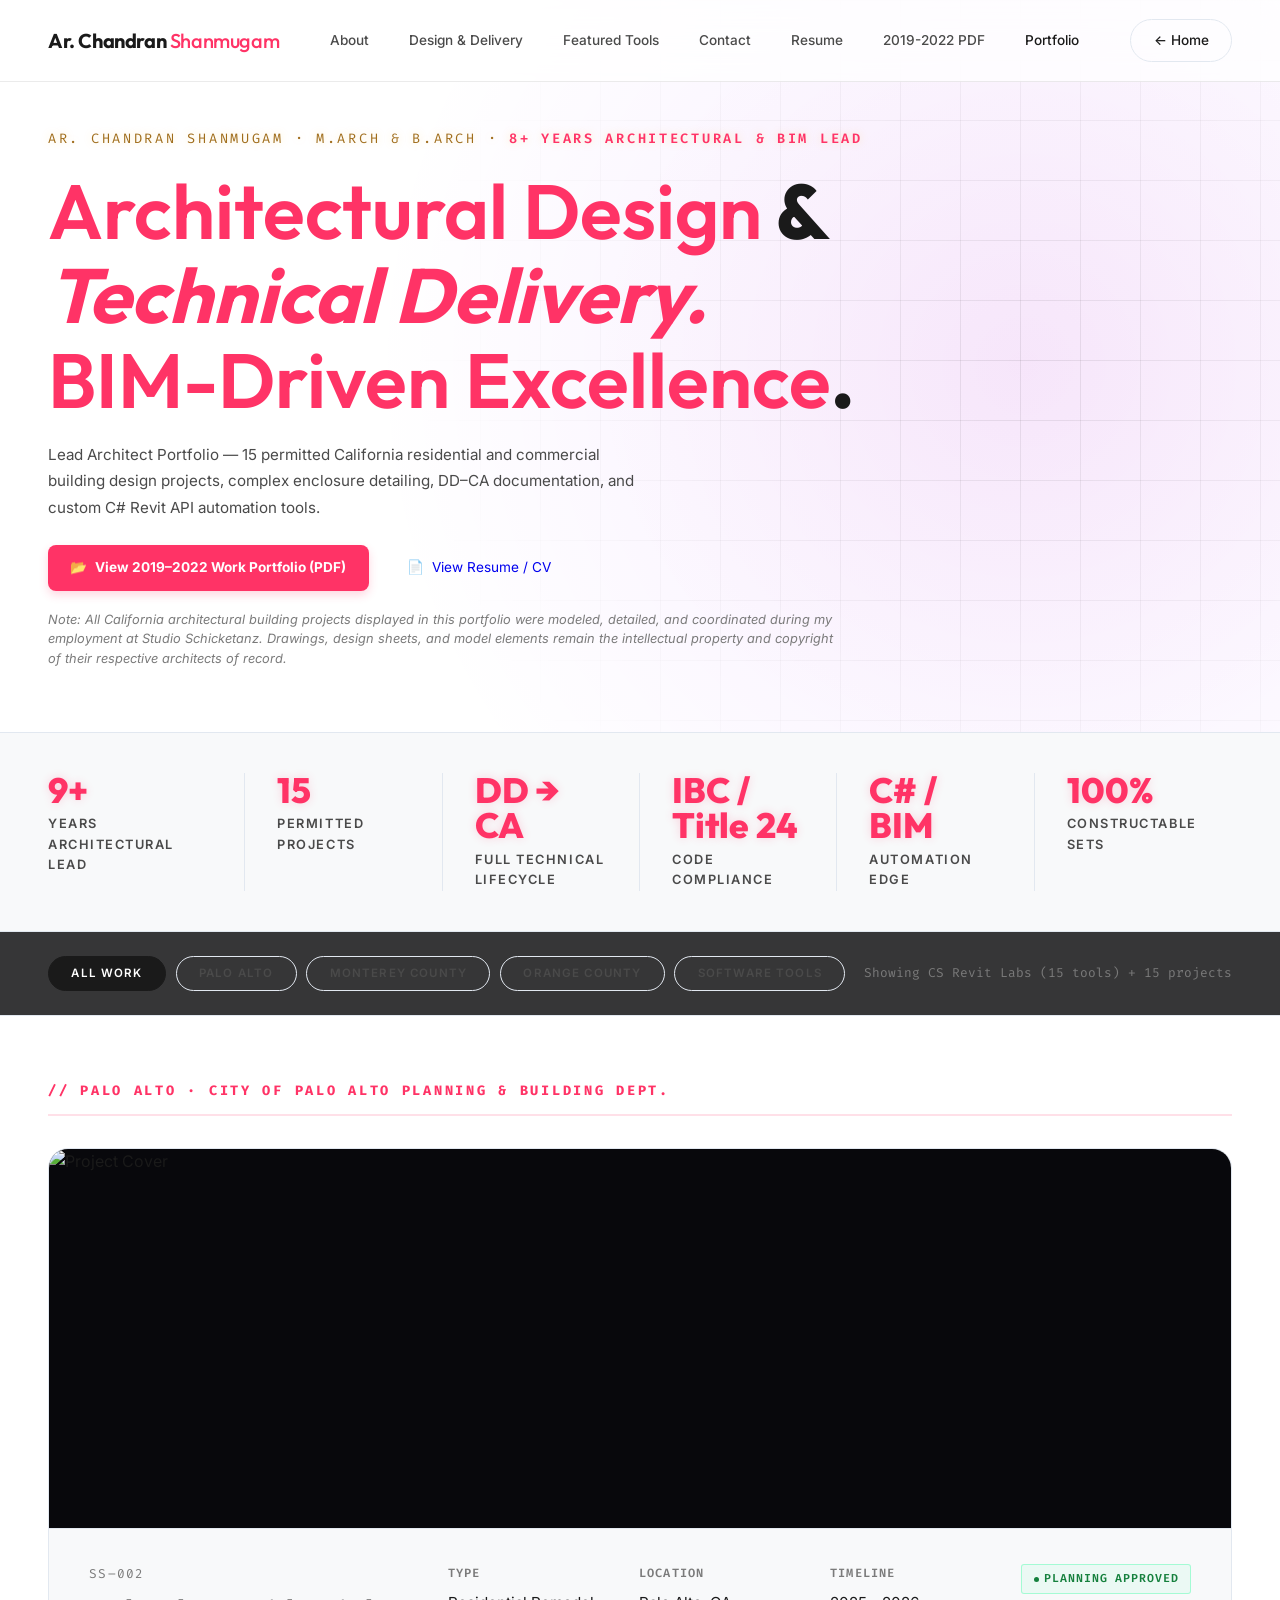
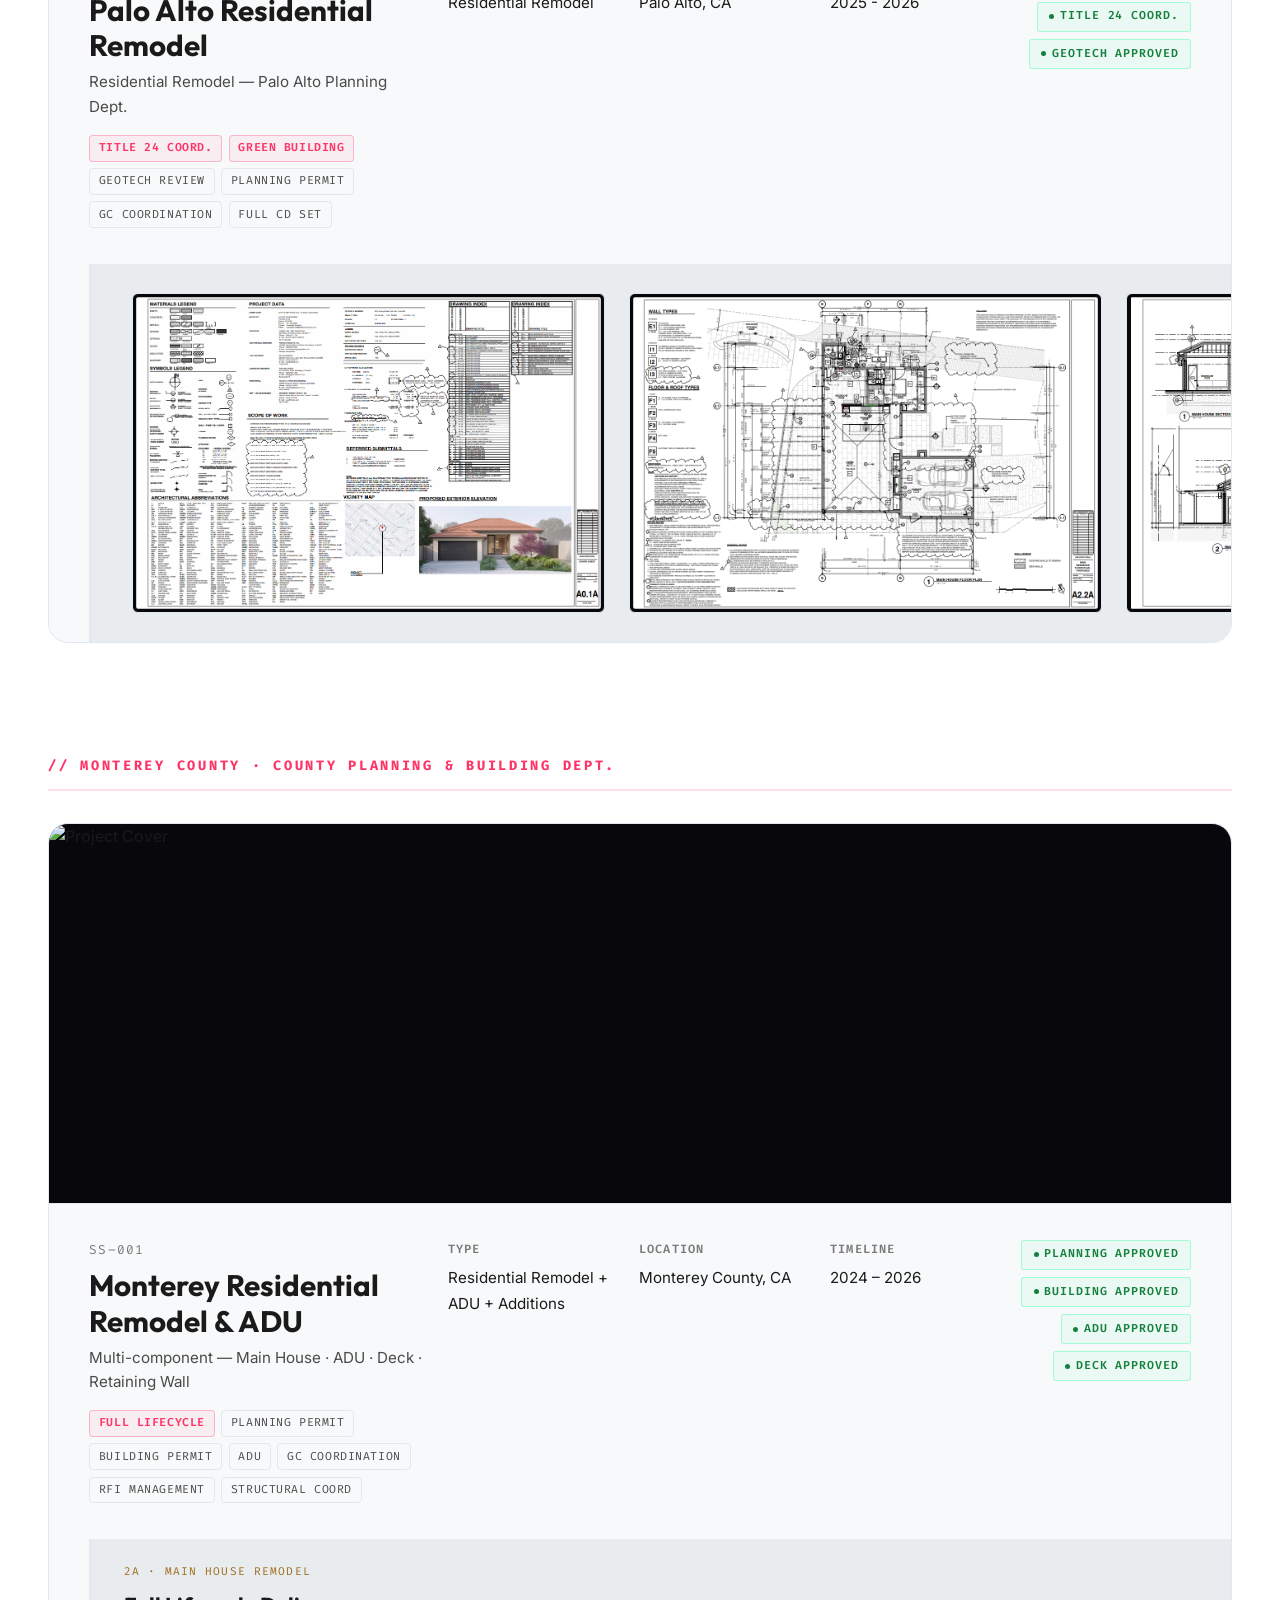
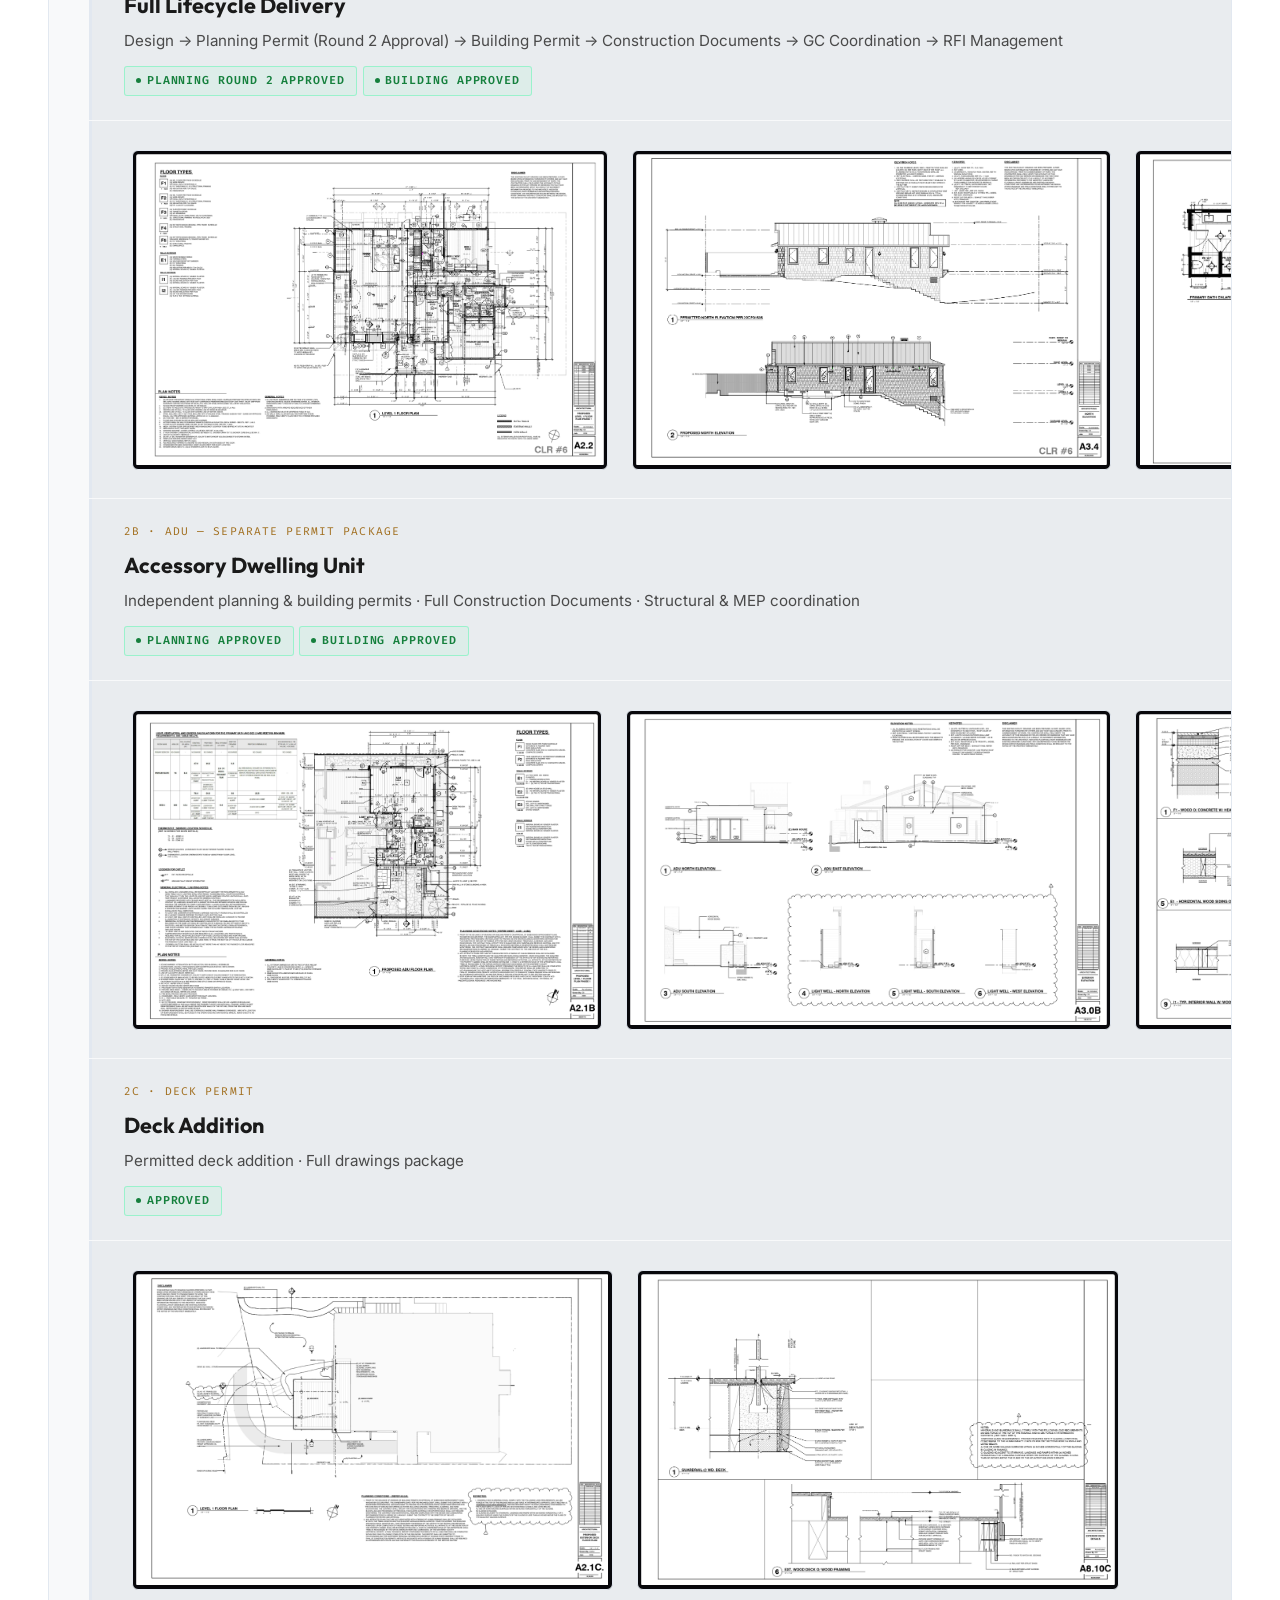
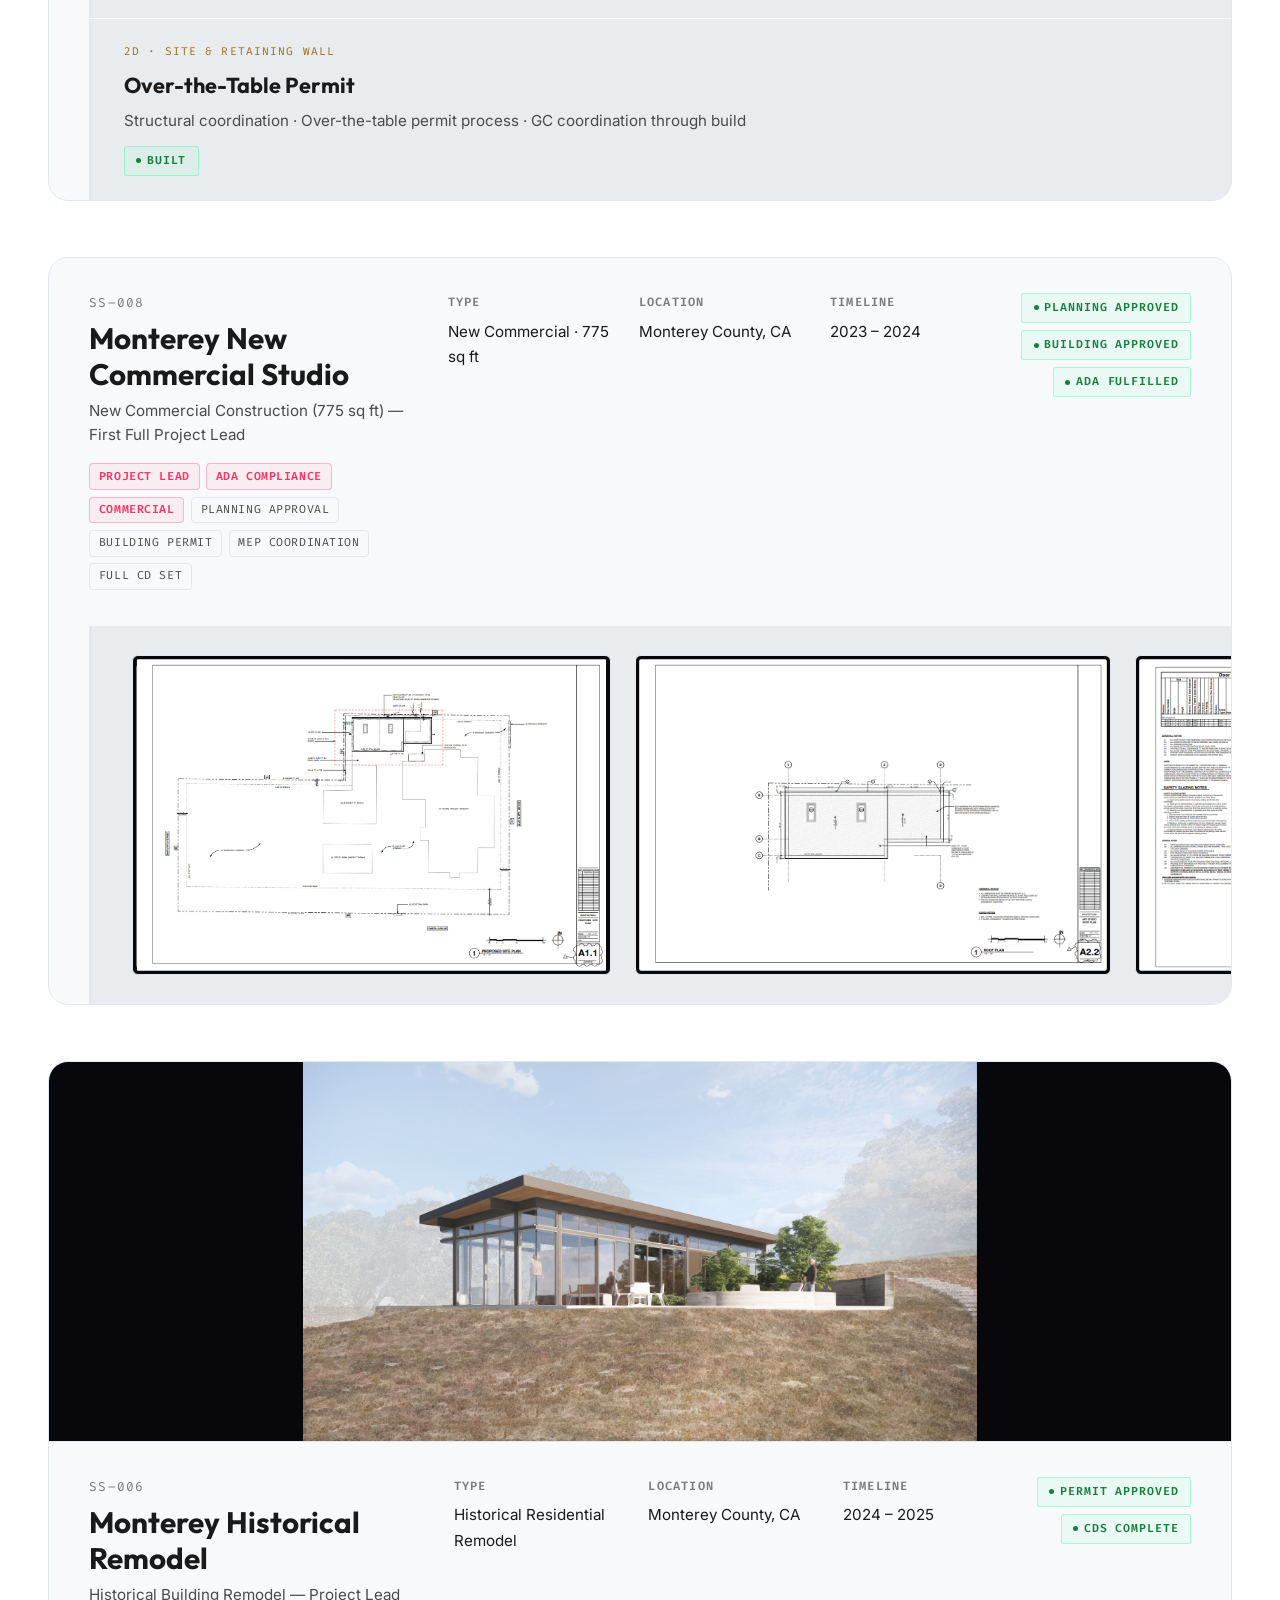
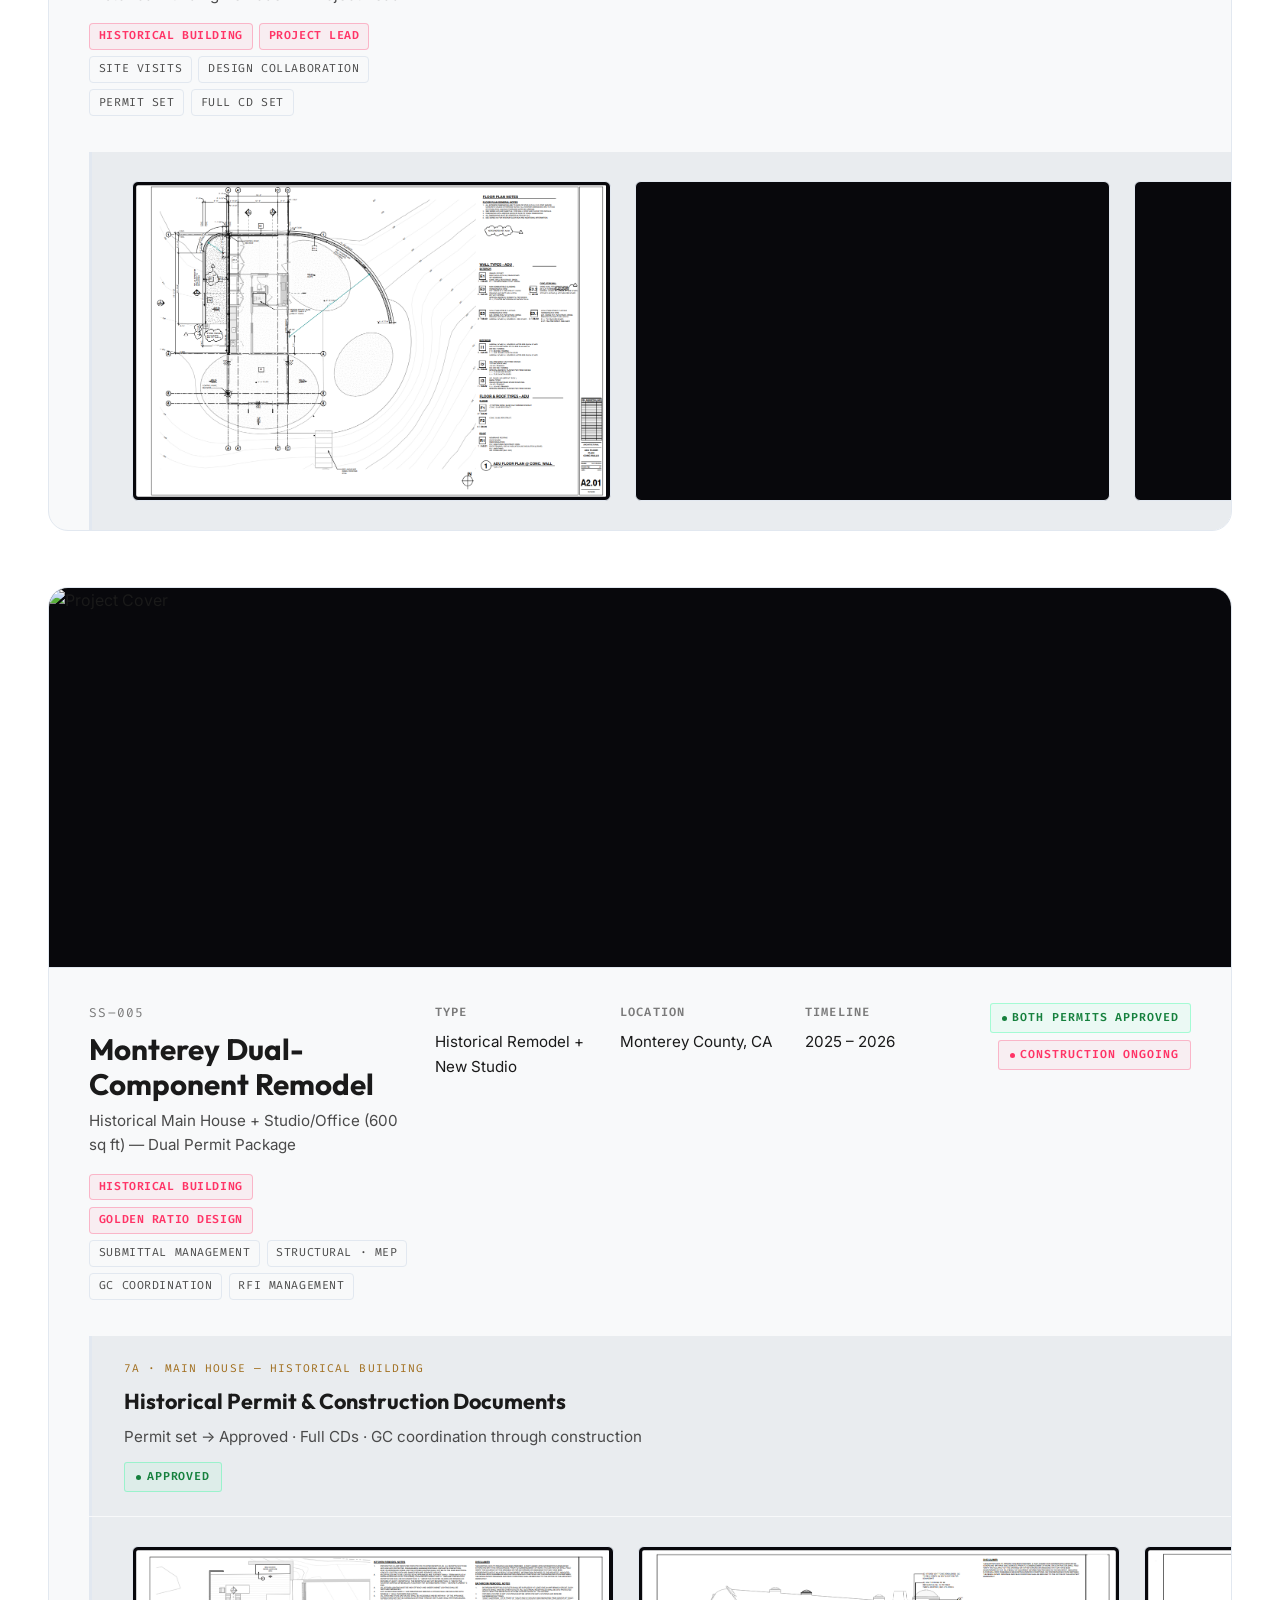
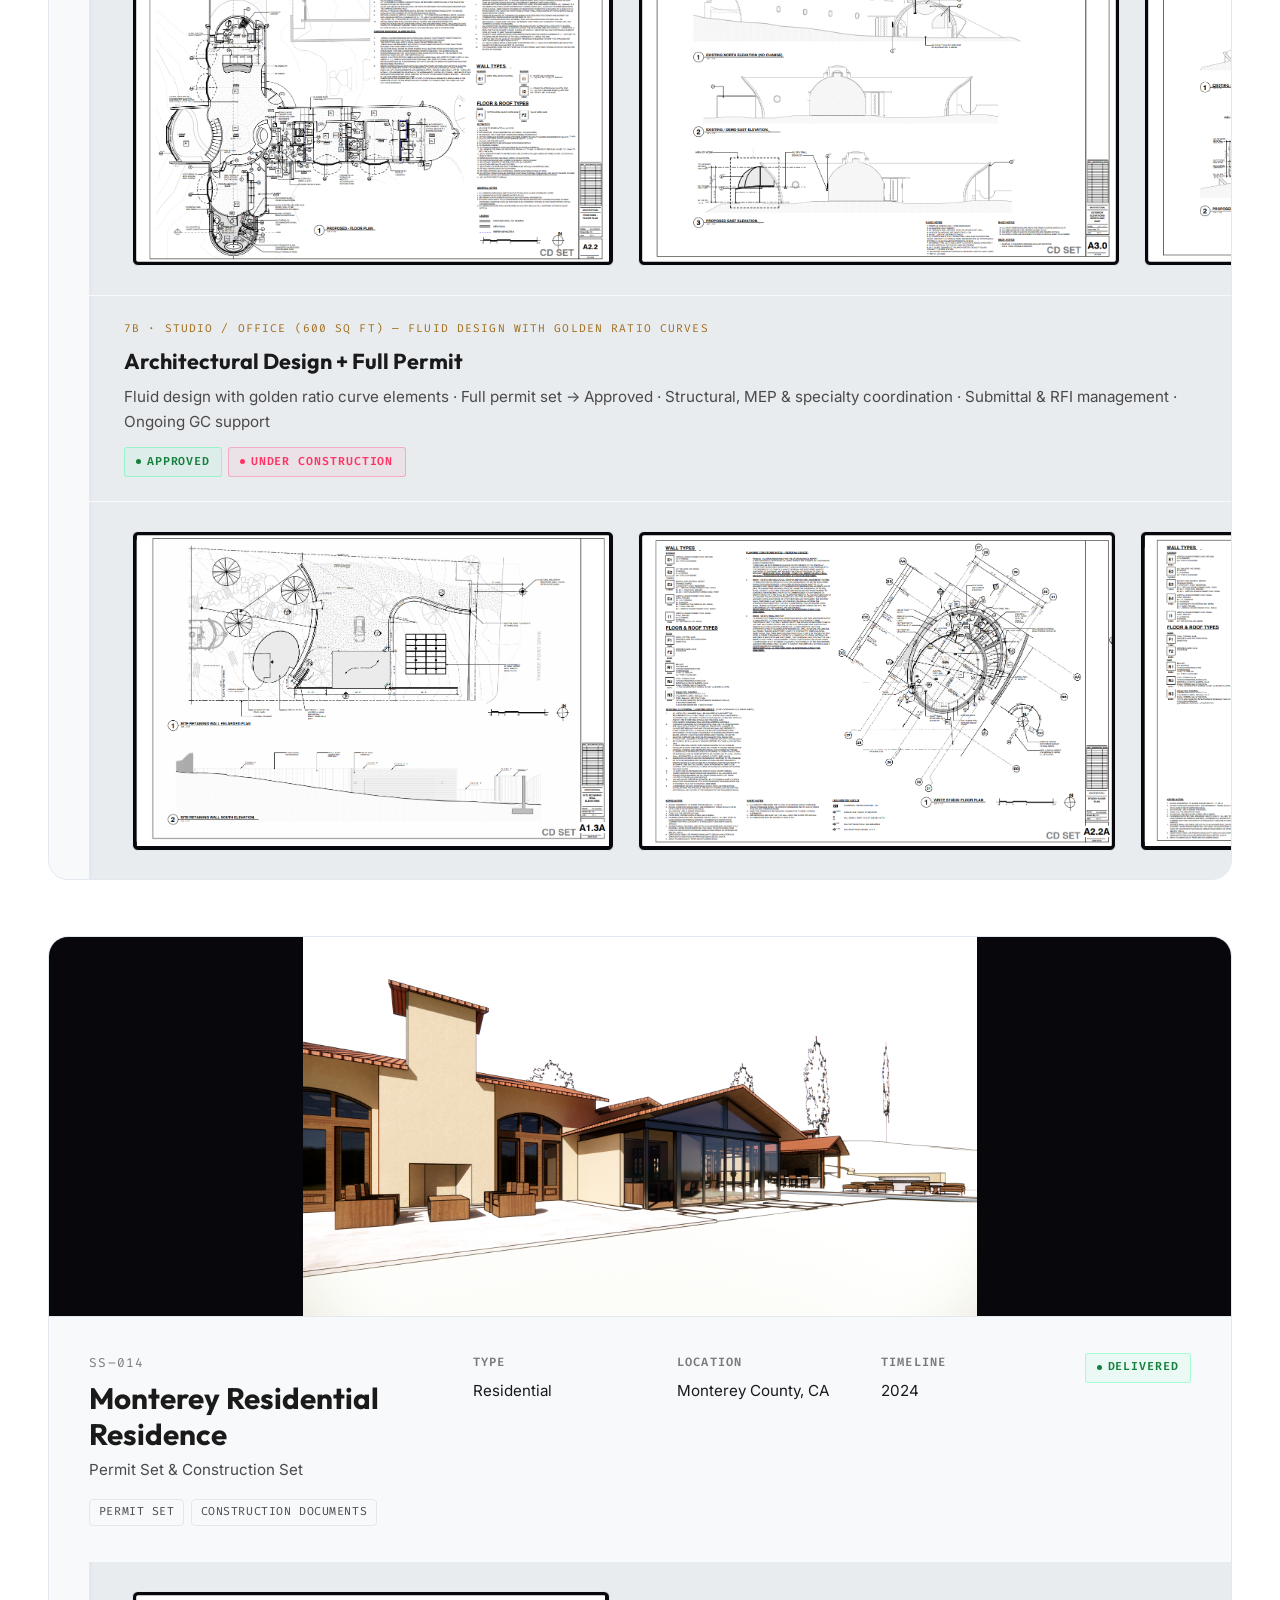
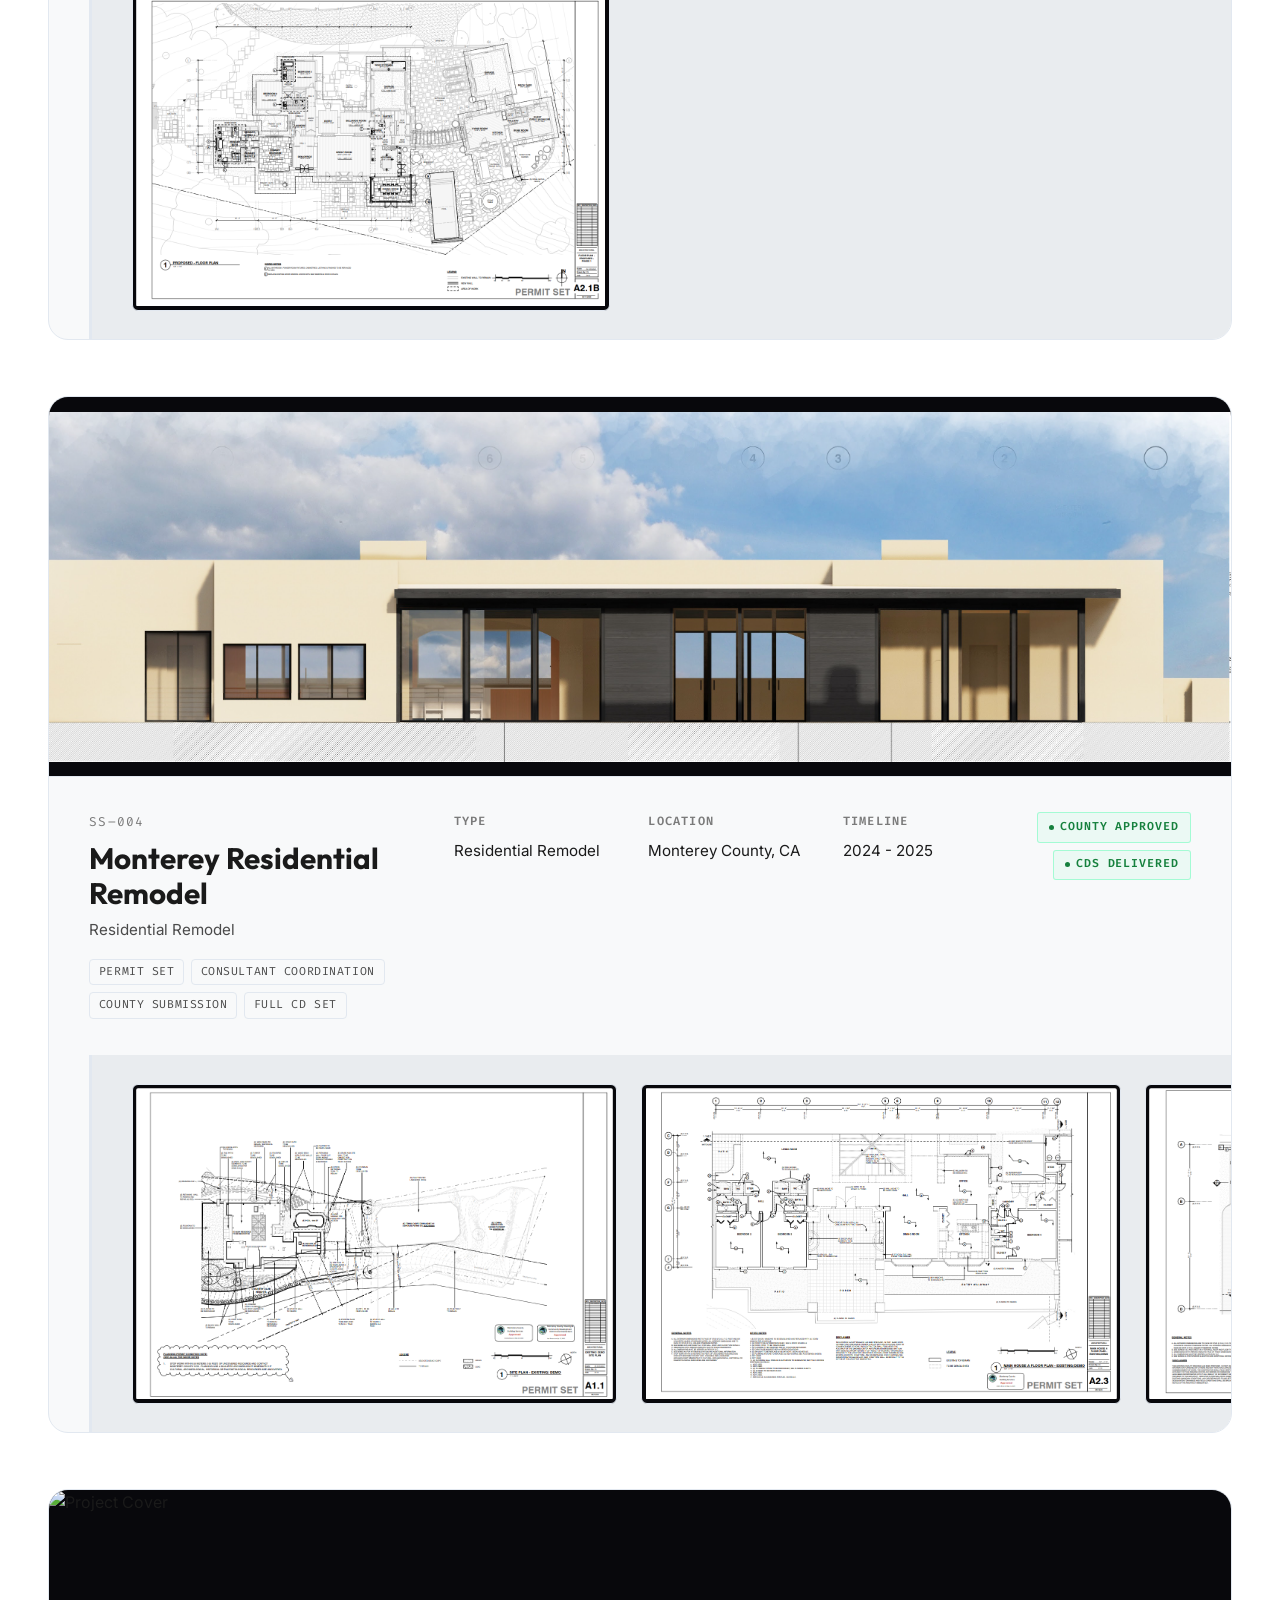
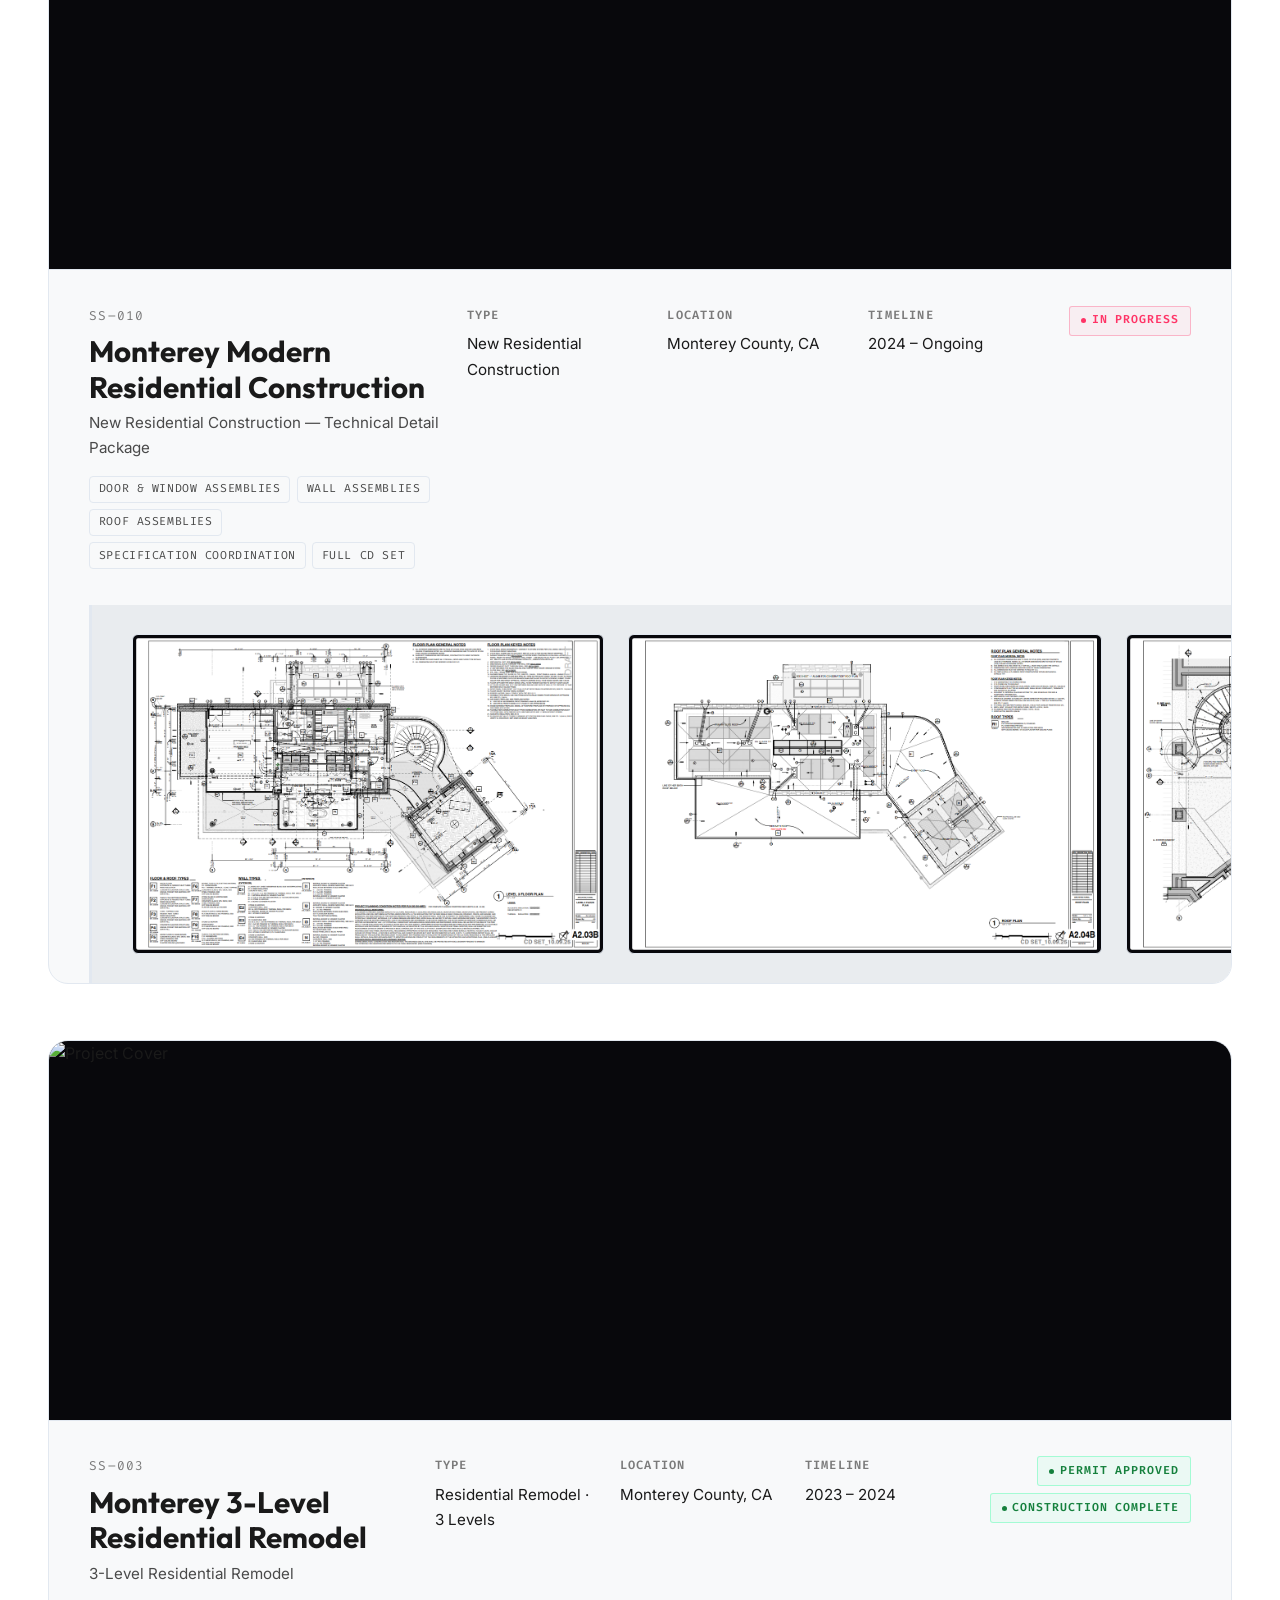
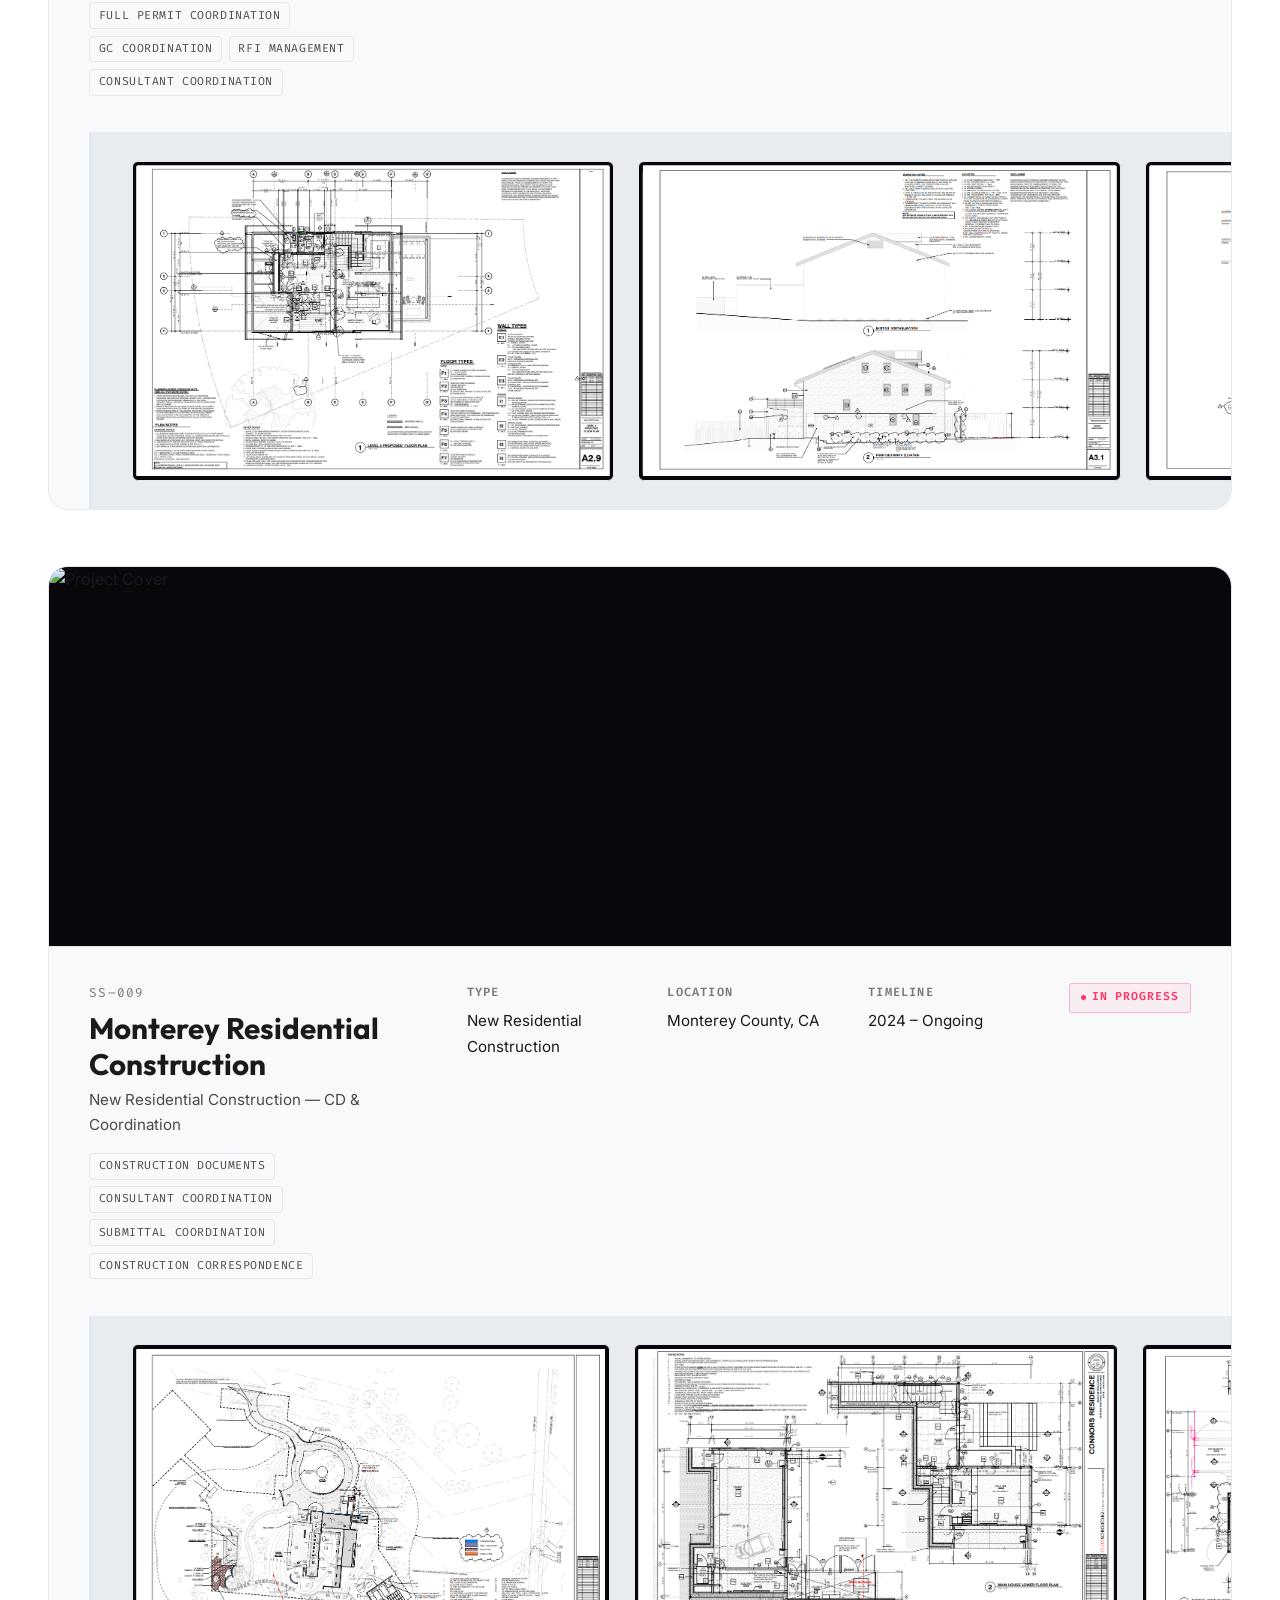
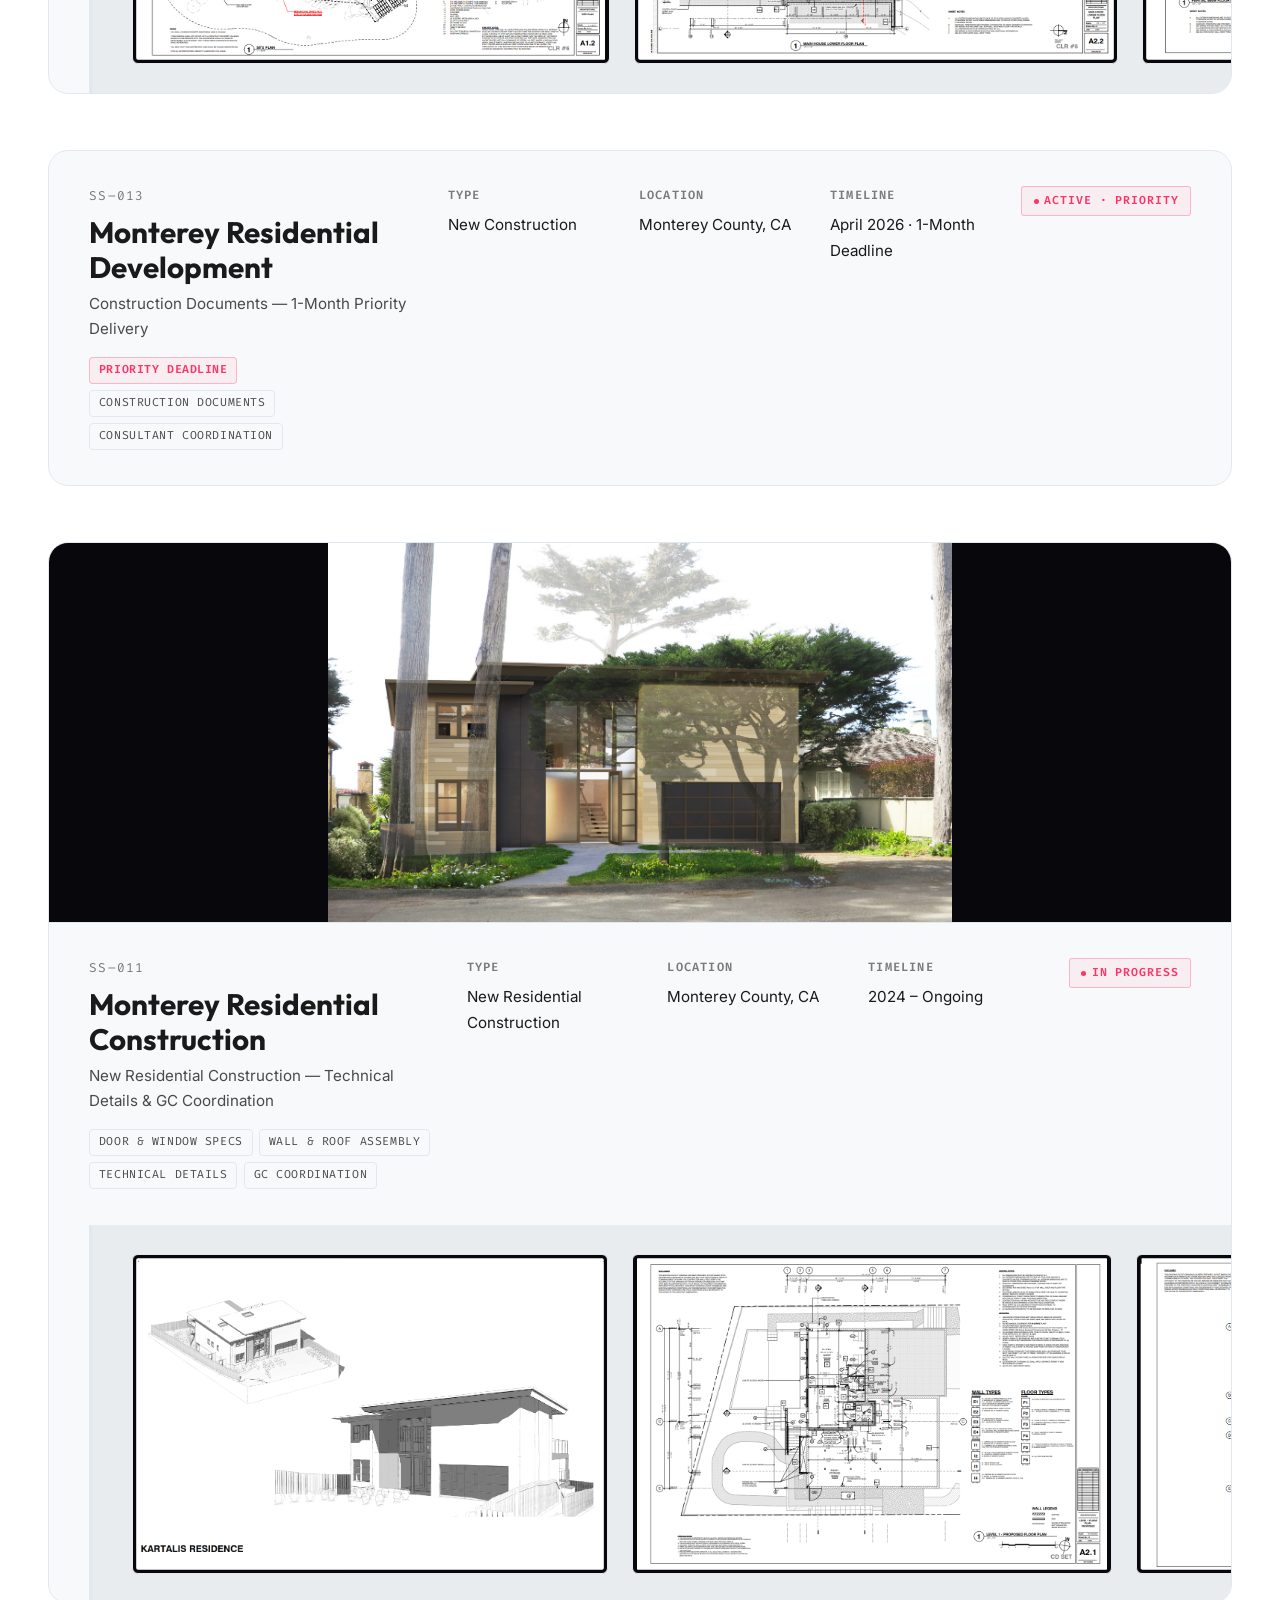
==== commit e0f53eb6: "refactor: pivot personal branding and site content to emphasize lead architectural and BIM delivery " ====
--- a/portfolio.html
+++ b/portfolio.html
@@ -4,9 +4,9 @@
 <head>
   <meta charset="UTF-8" />
   <meta name="viewport" content="width=device-width, initial-scale=1.0" />
-  <title>Portfolio — Chandran Shanmugam</title>
+  <title>Architectural Portfolio — Ar. Chandran Shanmugam</title>
   <meta name="description"
-    content="Dual-expertise software tools and 15 California architectural building design projects. C#/.NET desktop plugins, Python AI connectors, and permitted residential/commercial sets." />
+    content="Portfolio of Ar. Chandran Shanmugam — Lead Architect featuring 15 permitted California residential and commercial building designs, enclosure detailing, and custom BIM automation tools." />
   <link rel="preconnect" href="https://fonts.googleapis.com" />
   <link rel="preconnect" href="https://fonts.gstatic.com" crossorigin />
   <link rel="stylesheet" href="css/global.css" />
@@ -33,7 +33,7 @@
     <a href="index.html" class="nav-logo">Ar. Chandran <span>Shanmugam</span></a>
     <div class="nav-links">
       <a href="index.html#about">About</a>
-      <a href="index.html#services">Software</a>
+      <a href="index.html#services">Design &amp; Delivery</a>
       <a href="index.html#work">Featured Tools</a>
       <a href="index.html#contact">Contact</a>
       <a href="docs/Ar_Chandran_Shanmugam_Resume.pdf" target="_blank">Resume</a>
@@ -48,9 +48,9 @@
     <div class="page-header-bg"></div>
     <div class="page-header-grid"></div>
     <div class="page-header-content">
-      <div class="page-eyebrow">Ar. Chandran Shanmugam · M.Arch &amp; B.Arch · <span class="hl">8+ Years Experience</span></div>
-      <h1 class="page-title"><span class="hl">Software Tools</span> &amp;<br /><em>Building Design.</em><br />All <span class="hl">Automated</span>.</h1>
-      <p class="page-sub">Computational Architect &amp; Software Engineer Portfolio — featuring production-grade C#/.NET Revit API plugins, Python AI connector bridges, and 15 permitted California residential and commercial building designs.</p>
+      <div class="page-eyebrow">Ar. Chandran Shanmugam · M.Arch &amp; B.Arch · <span class="hl">8+ Years Architectural &amp; BIM Lead</span></div>
+      <h1 class="page-title"><span class="hl">Architectural Design</span> &amp;<br /><em>Technical Delivery.</em><br /><span class="hl">BIM-Driven Excellence</span>.</h1>
+      <p class="page-sub">Lead Architect Portfolio — 15 permitted California residential and commercial building design projects, complex enclosure detailing, DD–CA documentation, and custom C# Revit API automation tools.</p>
       
       <div style="margin-top: 1.5rem; display: flex; flex-wrap: wrap; gap: 1rem; align-items: center;">
         <a href="docs/Portfolio_2019_to_2022.pdf" target="_blank" class="btn-primary" style="padding: 0.75rem 1.4rem; font-size: 0.85rem; text-decoration: none; display: inline-flex; align-items: center; gap: 0.5rem; border-radius: 8px;">
@@ -69,27 +69,27 @@
   <div class="stats-bar">
     <div class="stat-item">
       <div class="stat-num dyn-exp-total">8+</div>
-      <div class="stat-label">Years AEC Exp.</div>
-    </div>
-    <div class="stat-item">
-      <div class="stat-num">15+</div>
-      <div class="stat-label">Automation Tools</div>
+      <div class="stat-label">Years Architectural Lead</div>
     </div>
     <div class="stat-item">
       <div class="stat-num">15</div>
-      <div class="stat-label">Design Projects</div>
+      <div class="stat-label">Permitted Projects</div>
     </div>
     <div class="stat-item">
-      <div class="stat-num">C# / .NET</div>
-      <div class="stat-label">Desktop Core</div>
+      <div class="stat-num">DD → CA</div>
+      <div class="stat-label">Full Technical Lifecycle</div>
     </div>
     <div class="stat-item">
-      <div class="stat-num">Python / MCP</div>
-      <div class="stat-label">AI Integration</div>
+      <div class="stat-num">IBC / Title 24</div>
+      <div class="stat-label">Code Compliance</div>
+    </div>
+    <div class="stat-item">
+      <div class="stat-num">C# / BIM</div>
+      <div class="stat-label">Automation Edge</div>
     </div>
     <div class="stat-item">
       <div class="stat-num">100%</div>
-      <div class="stat-label">Code-Driven</div>
+      <div class="stat-label">Constructable Sets</div>
     </div>
   </div>
 
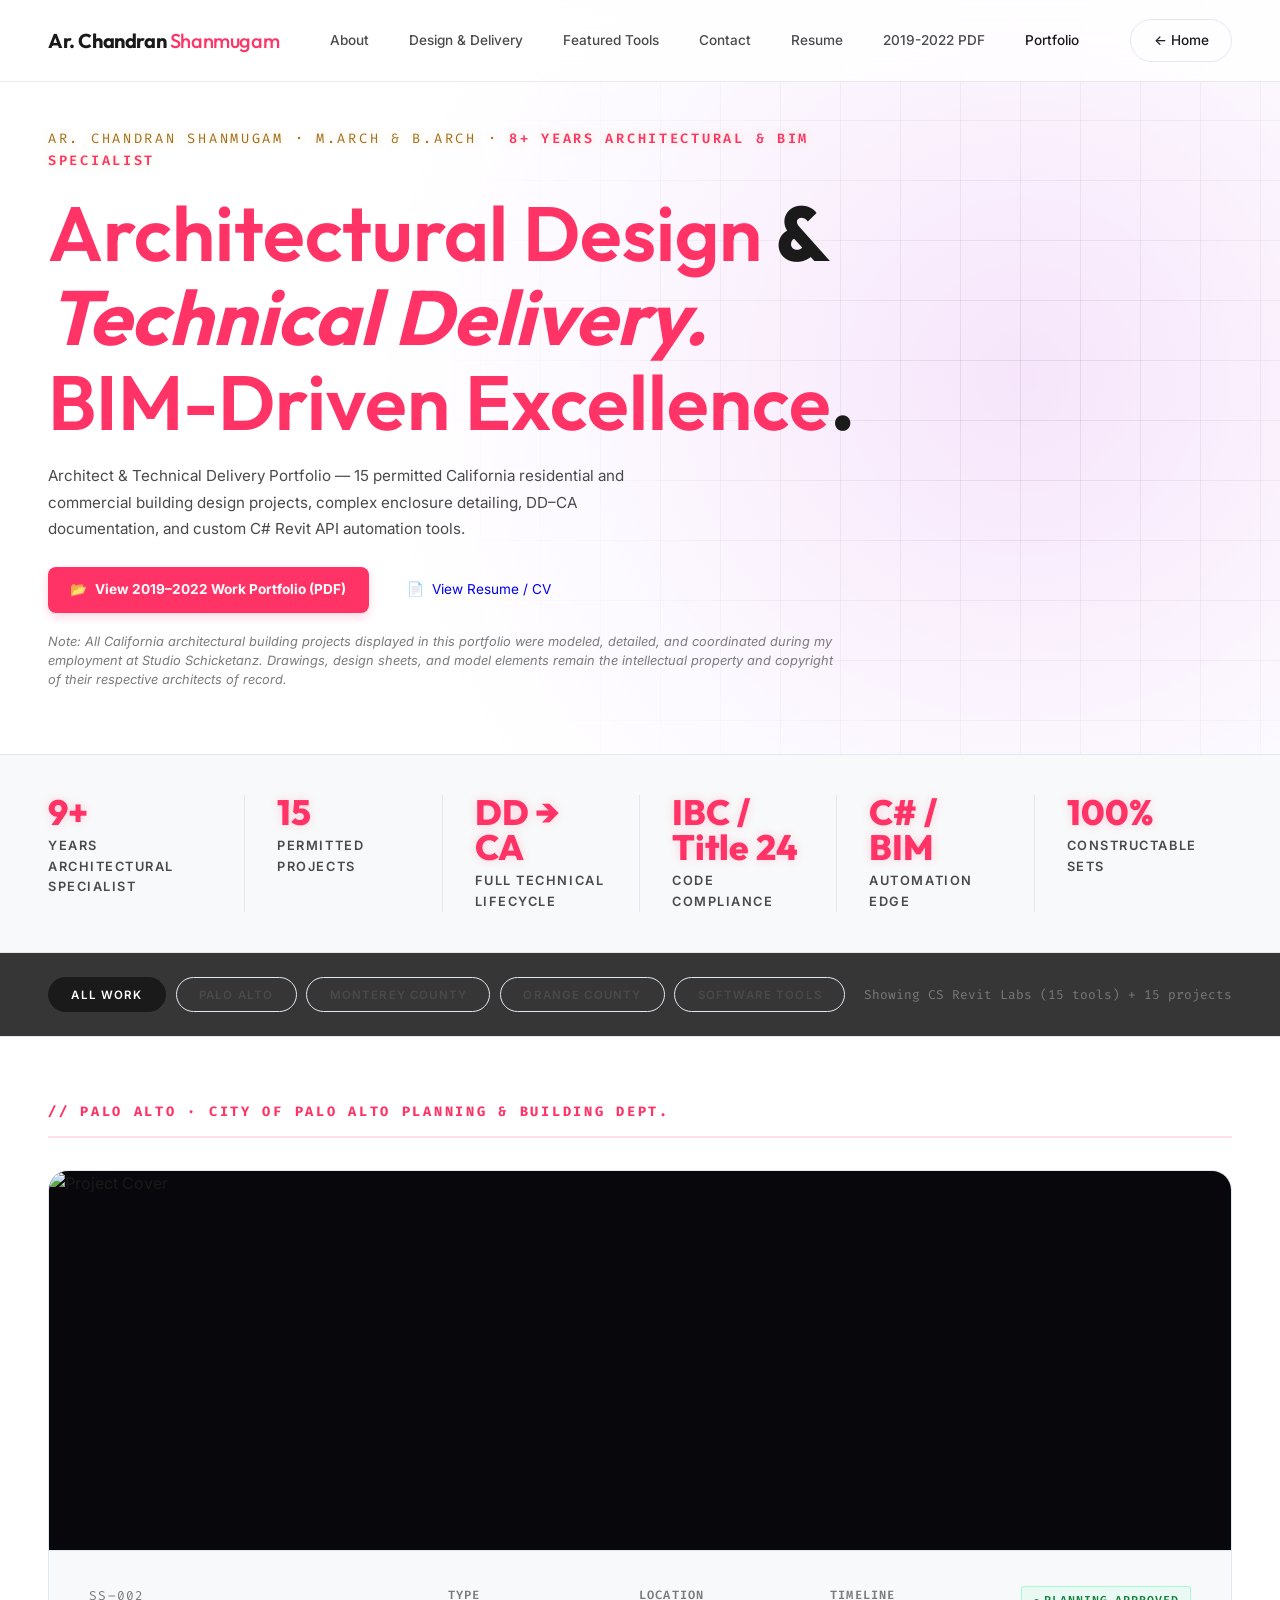
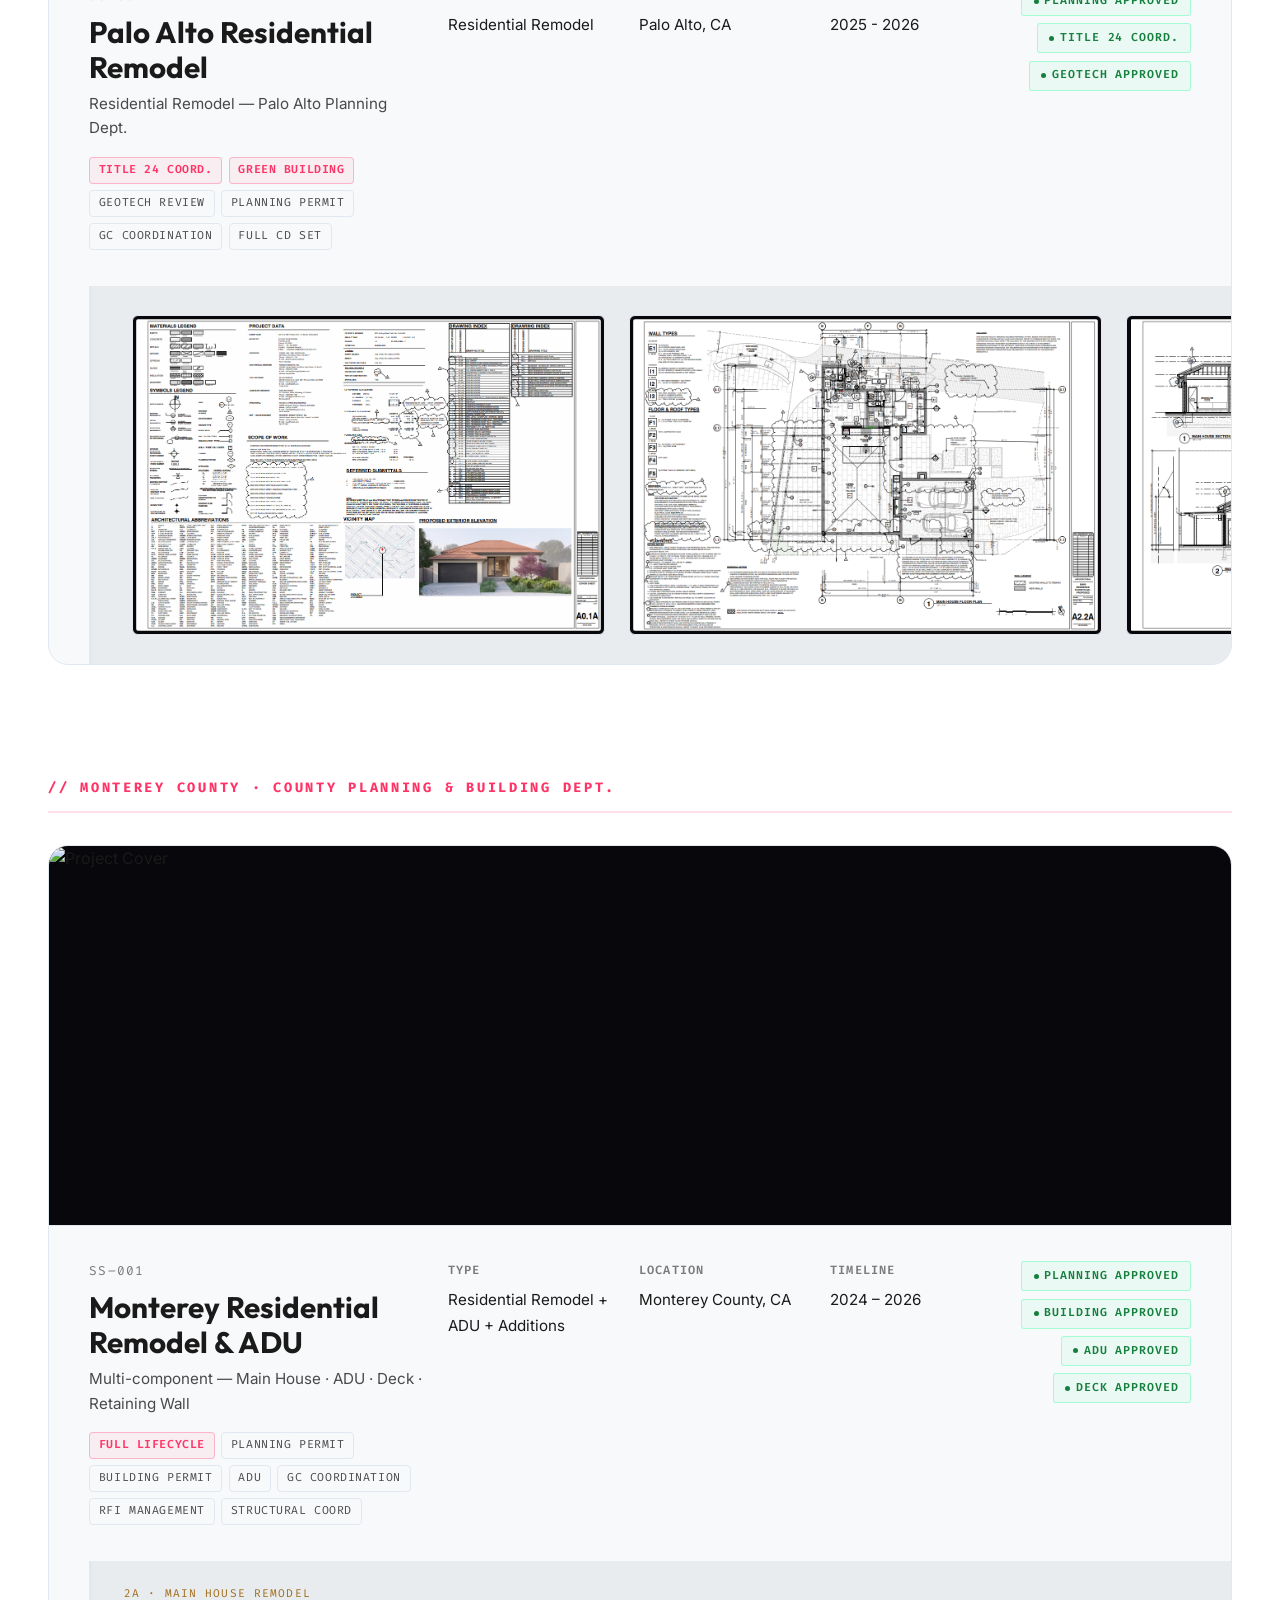
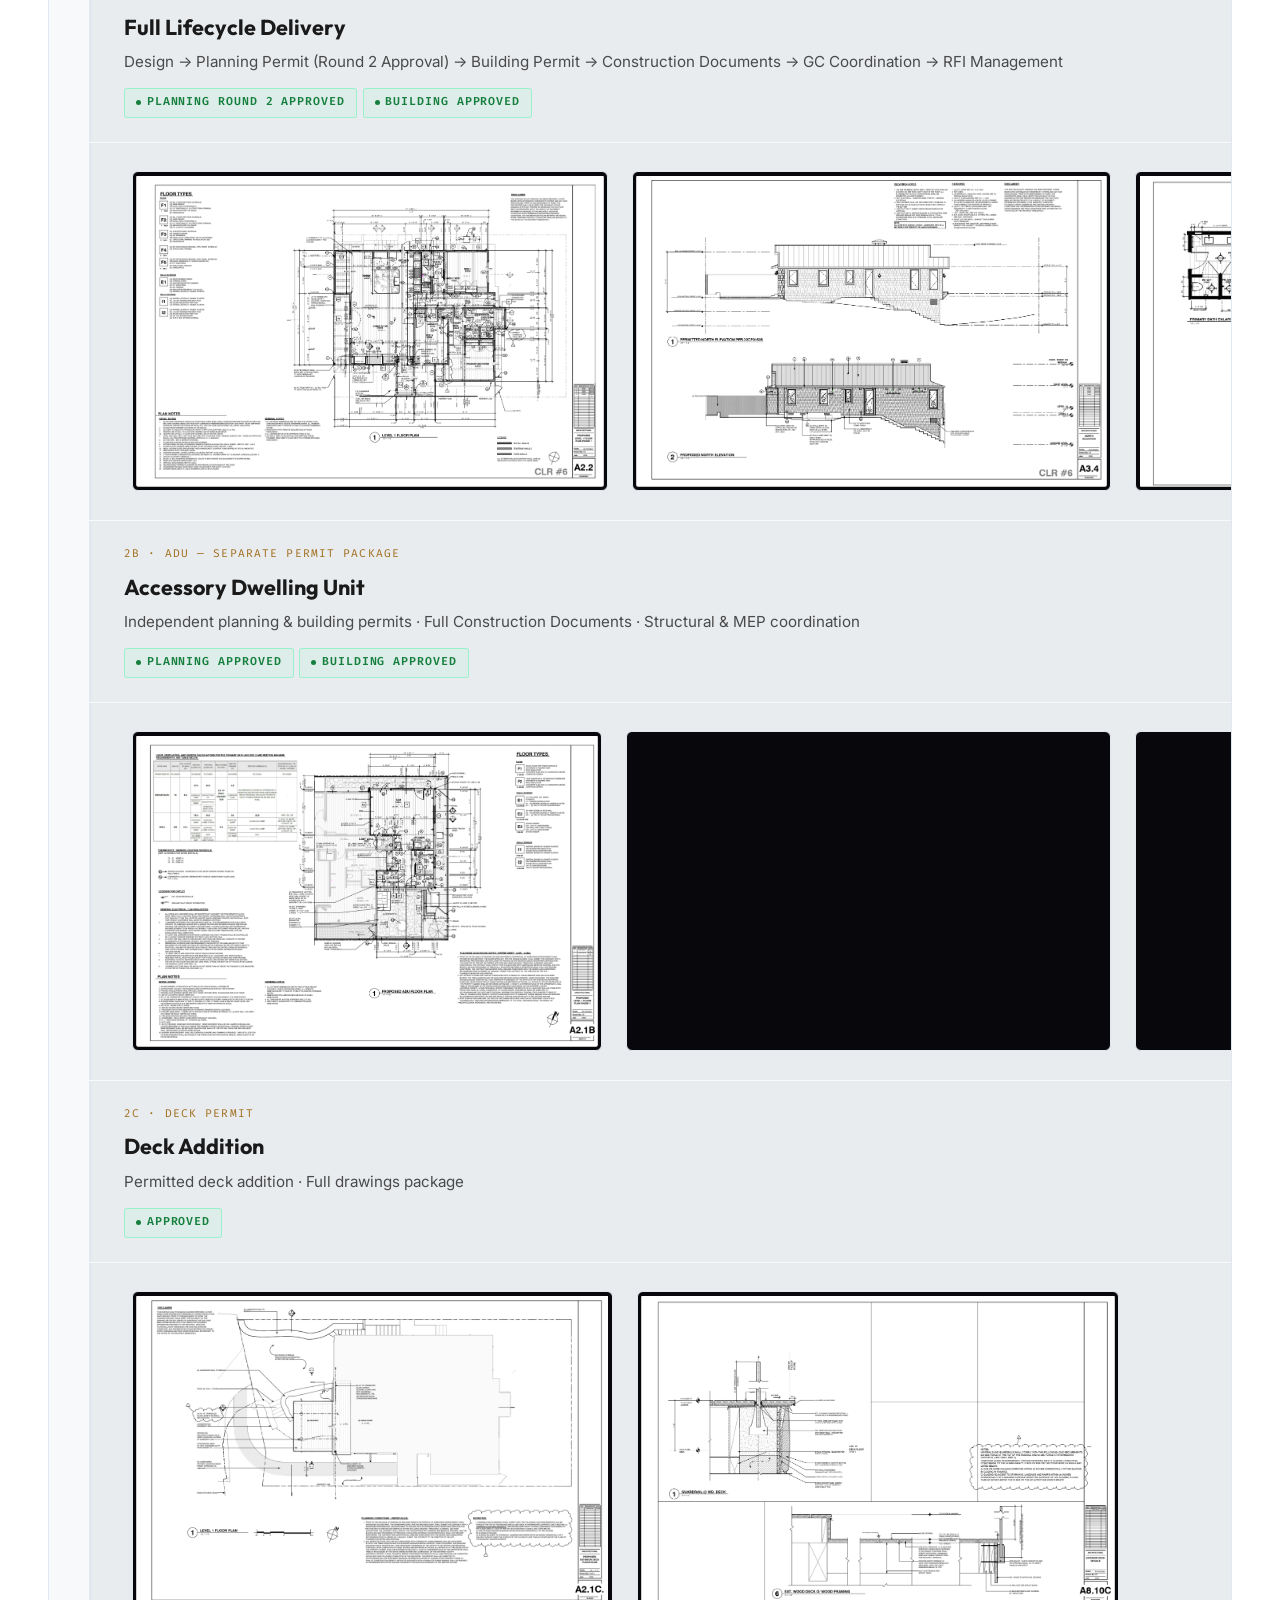
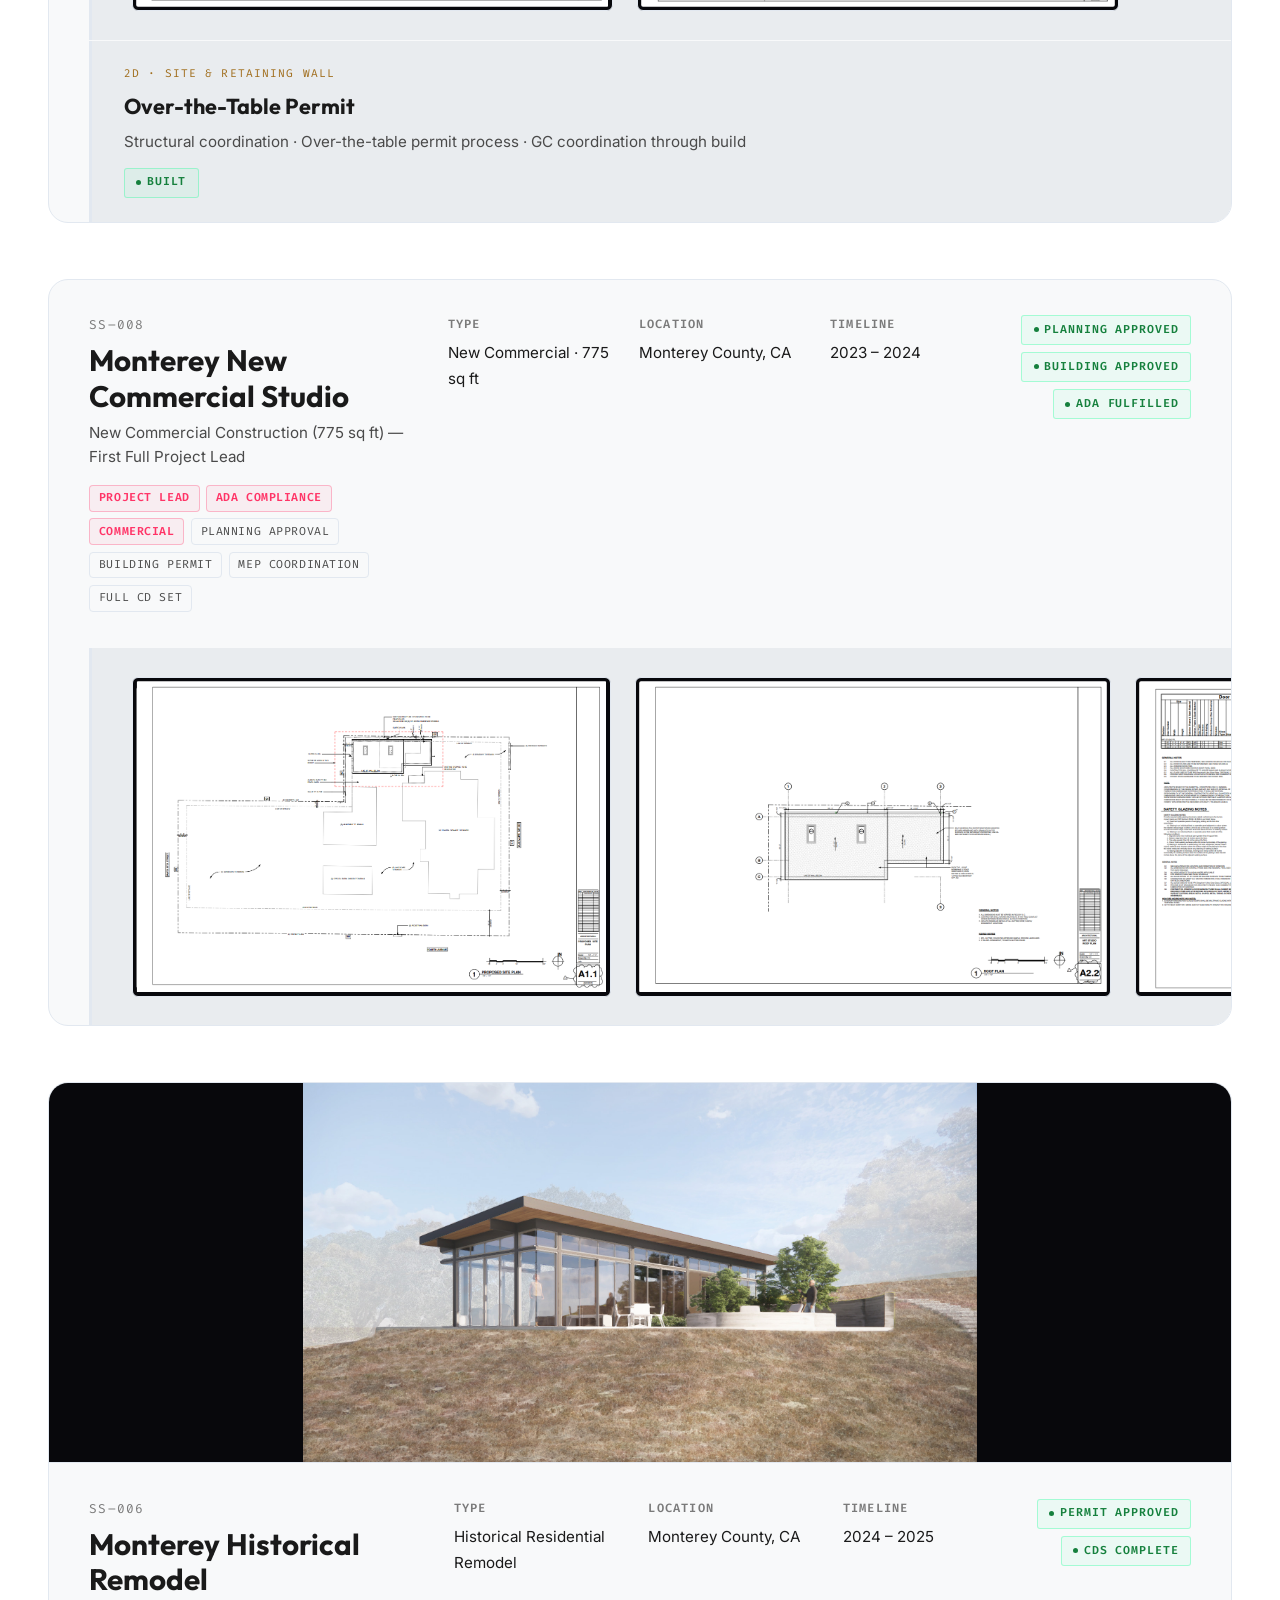
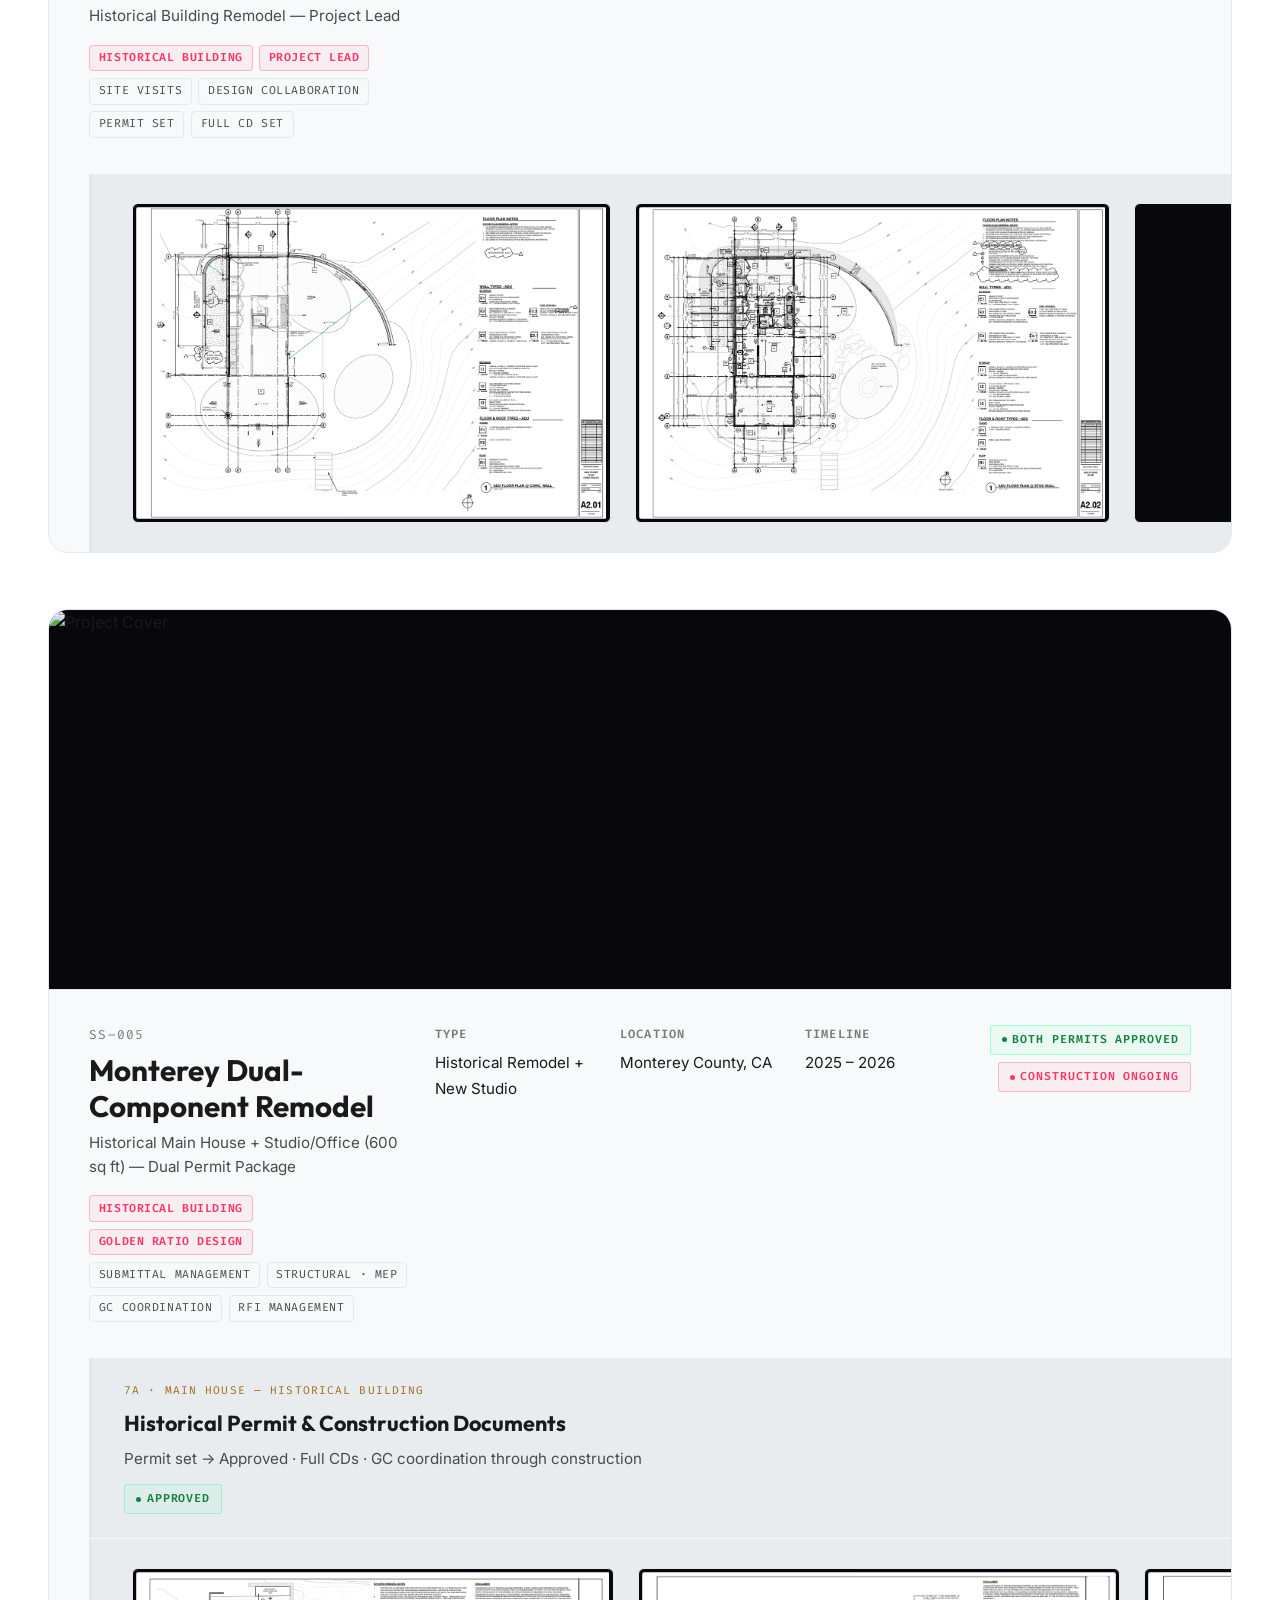
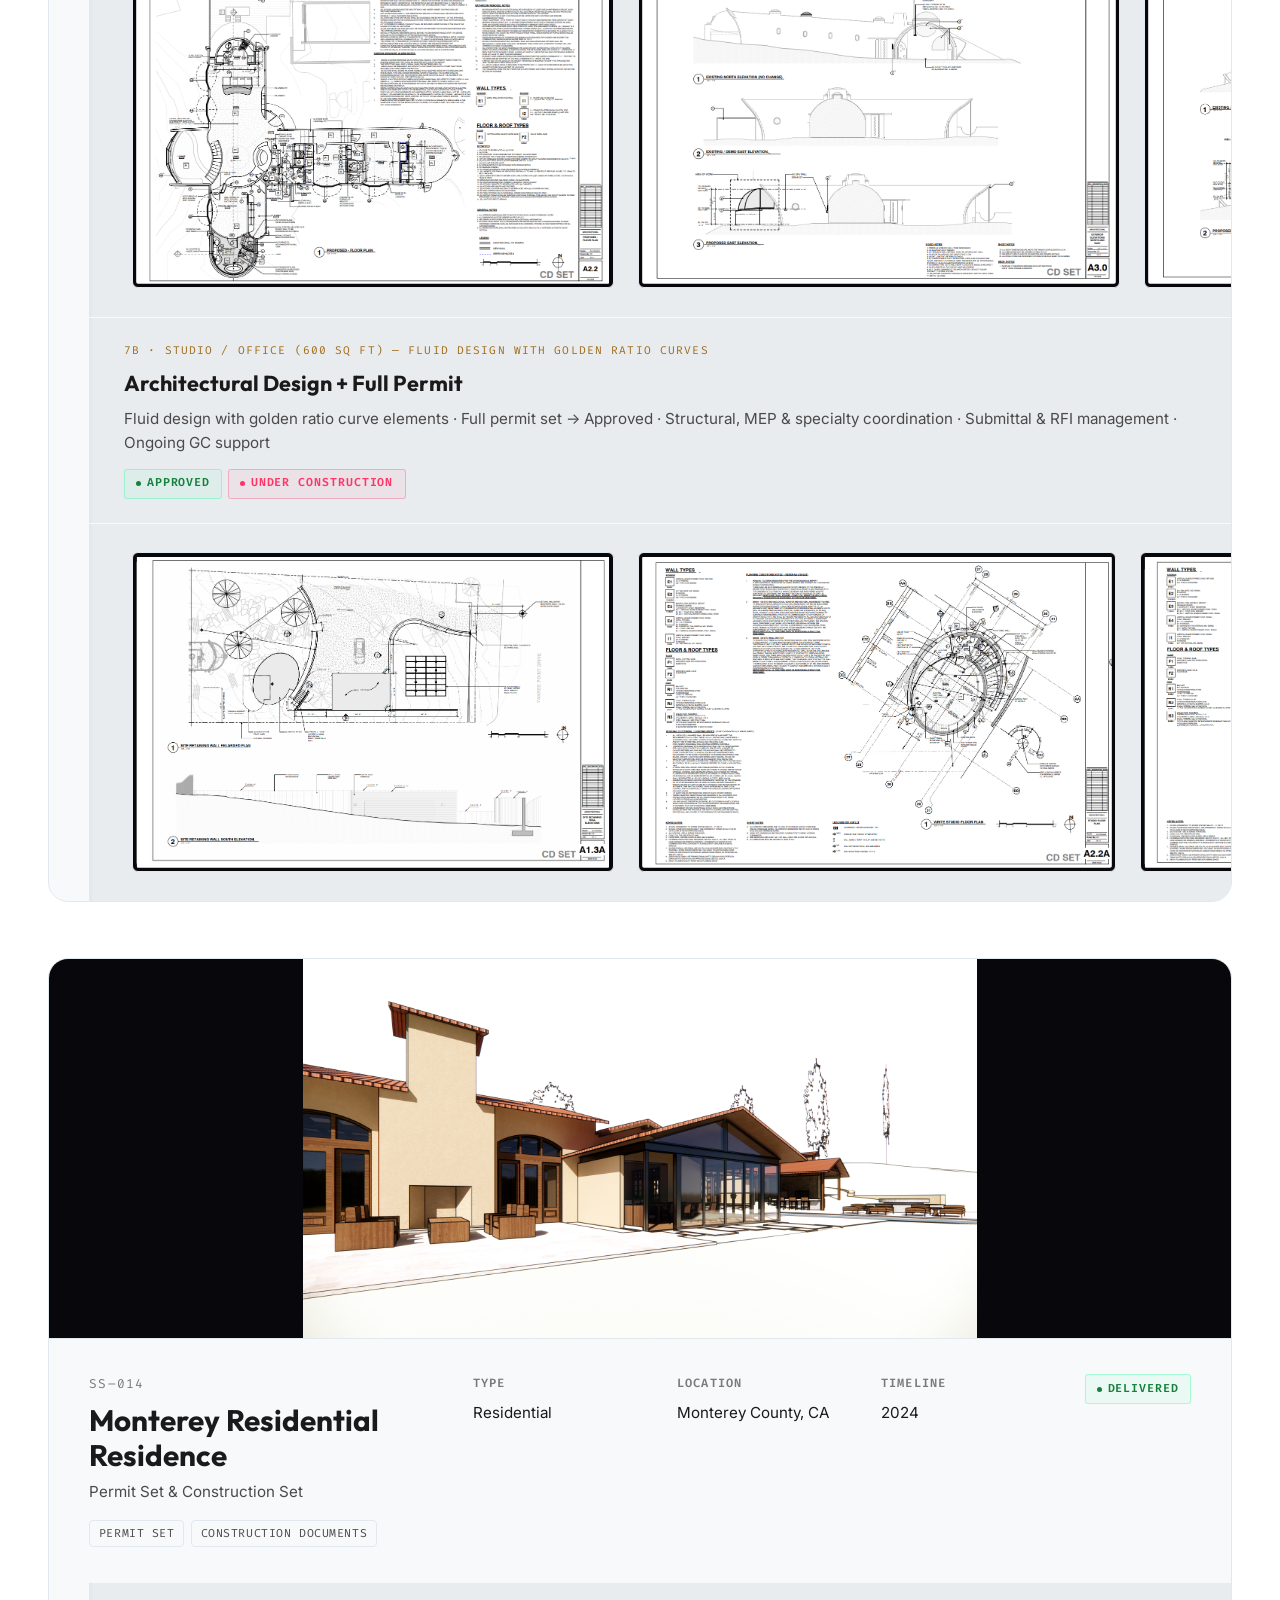
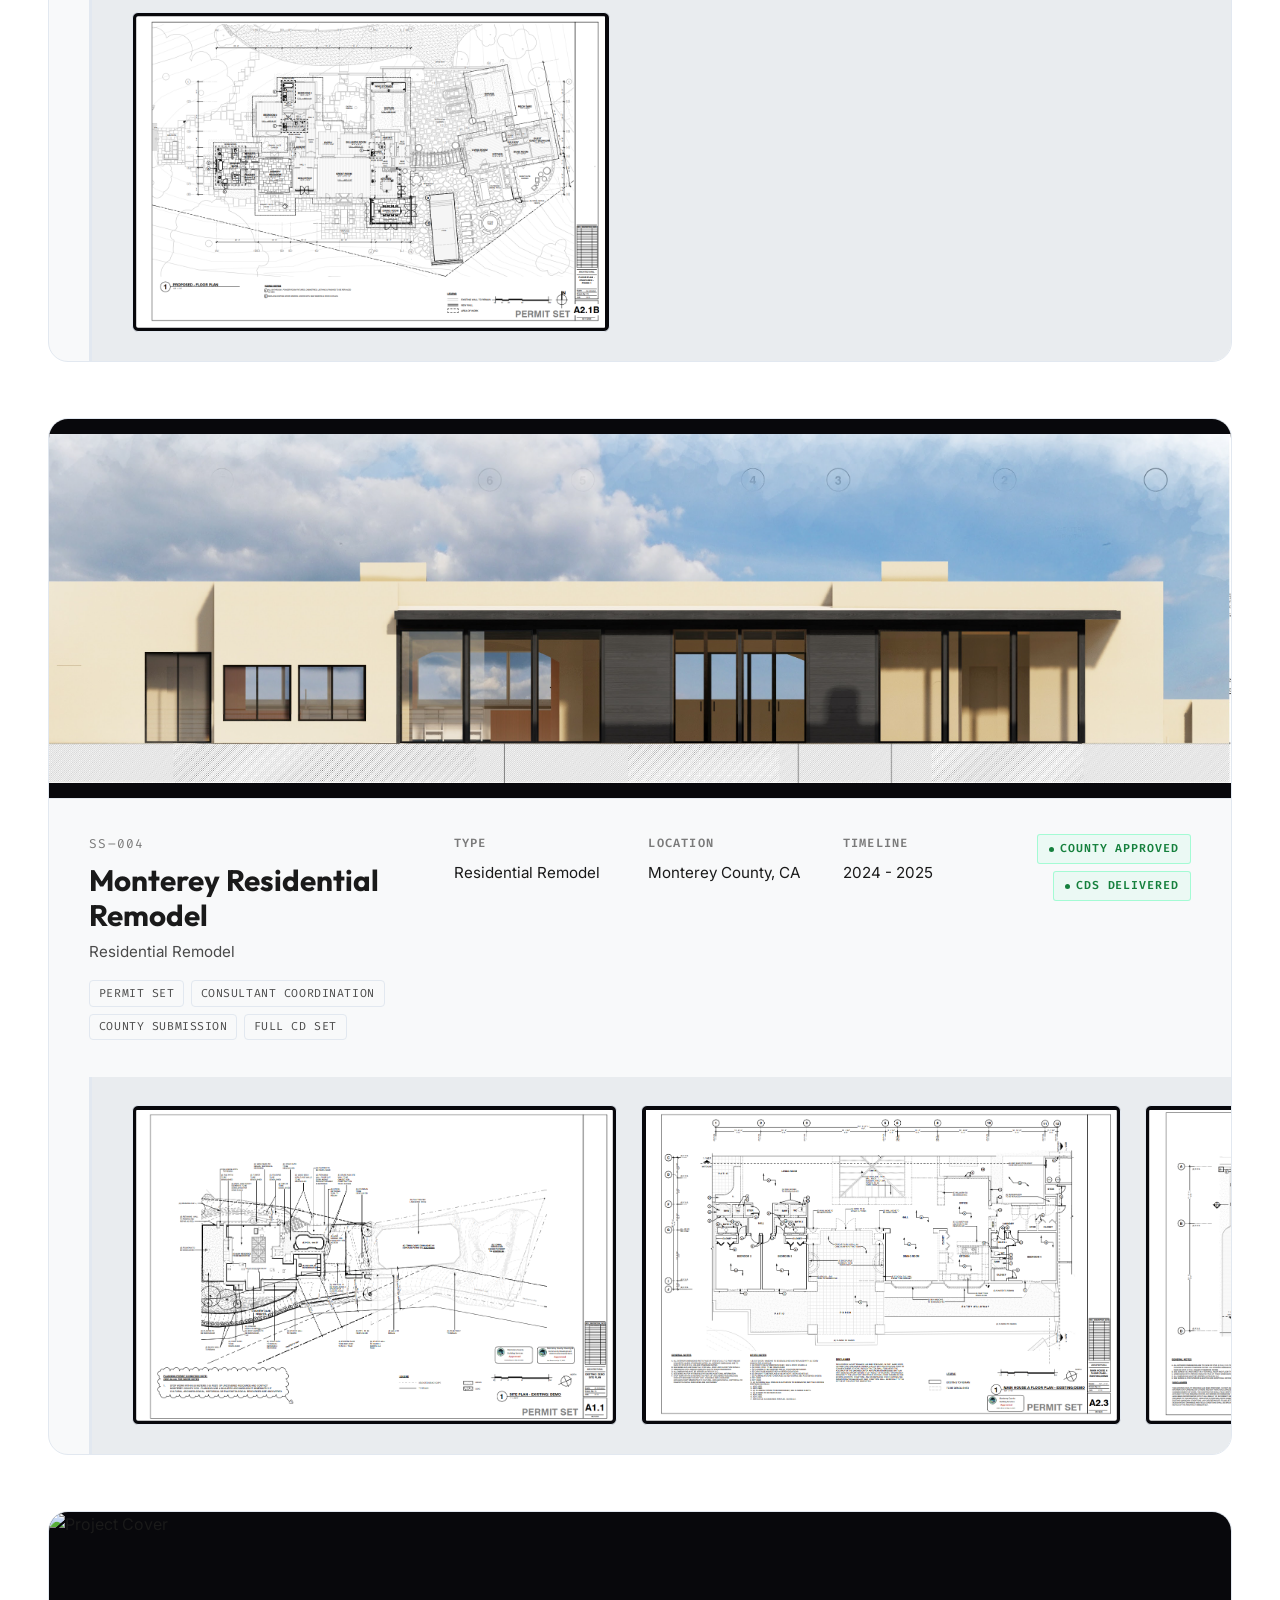
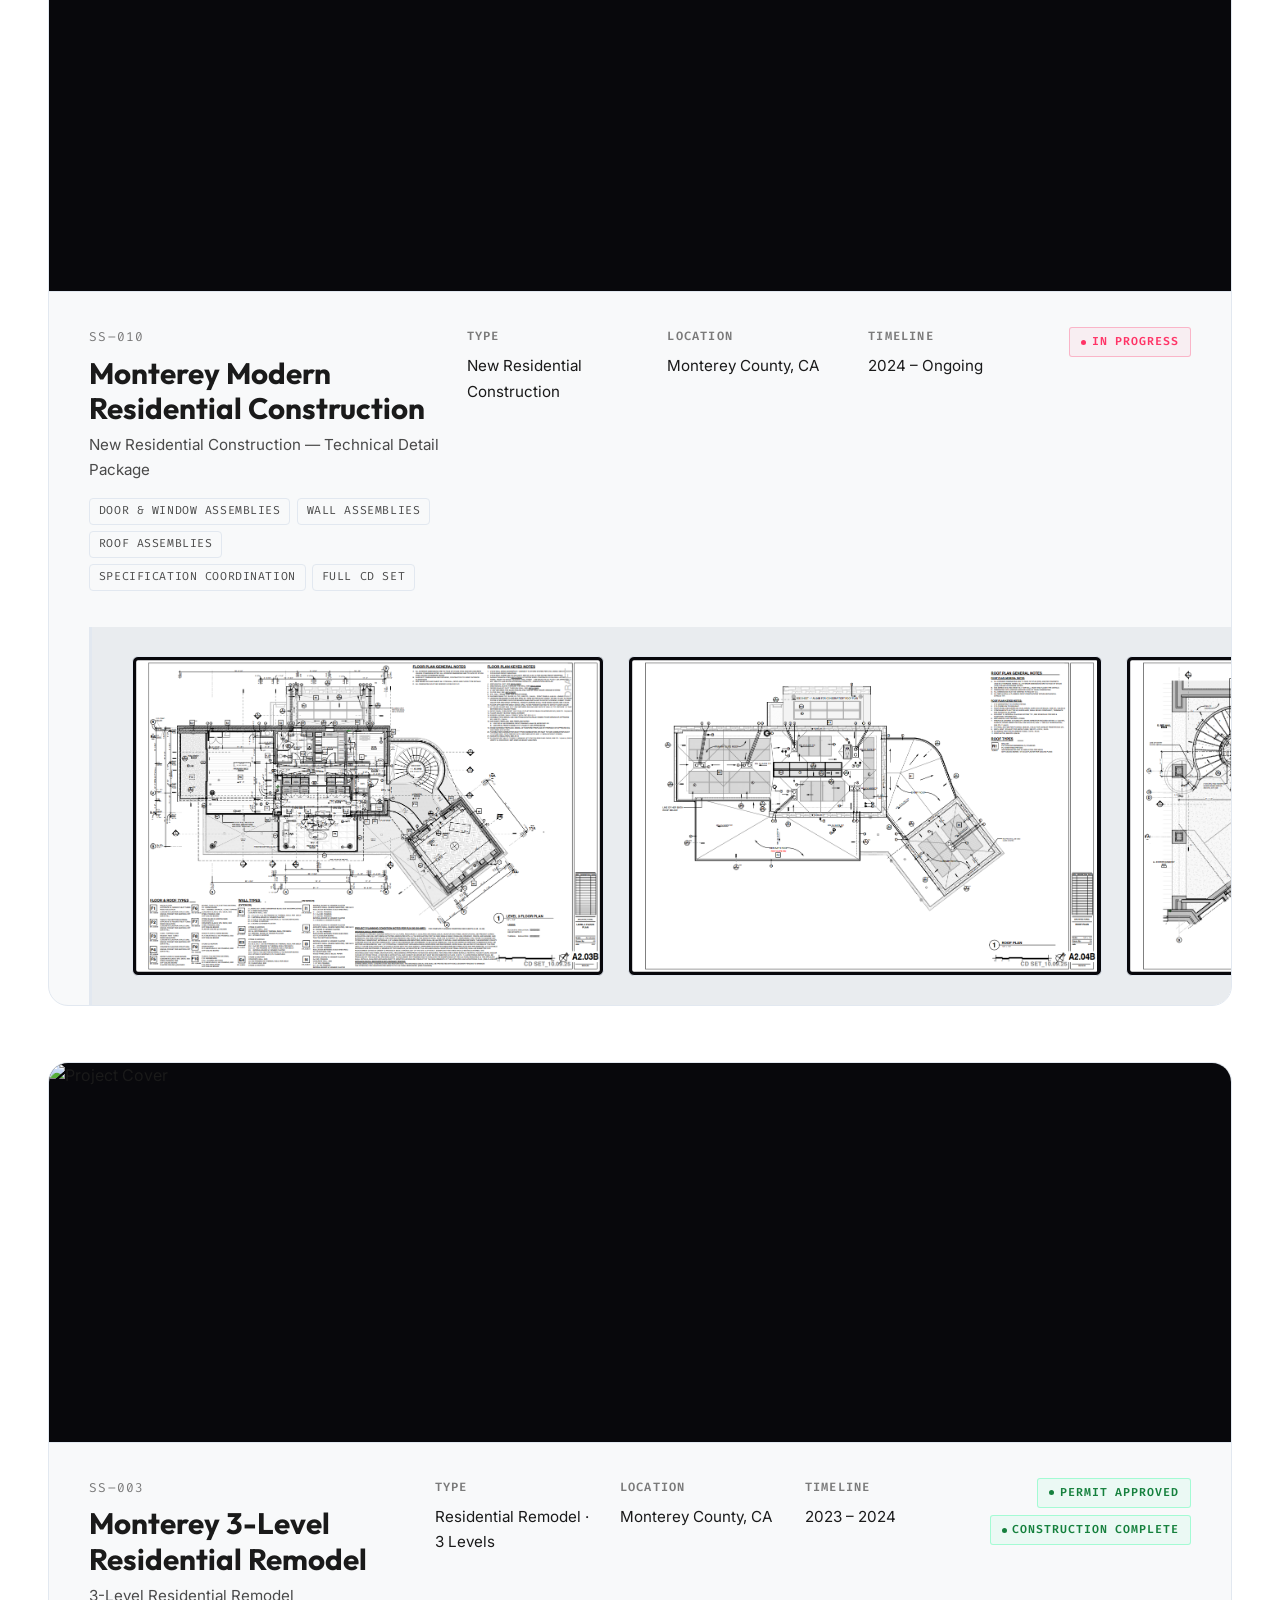
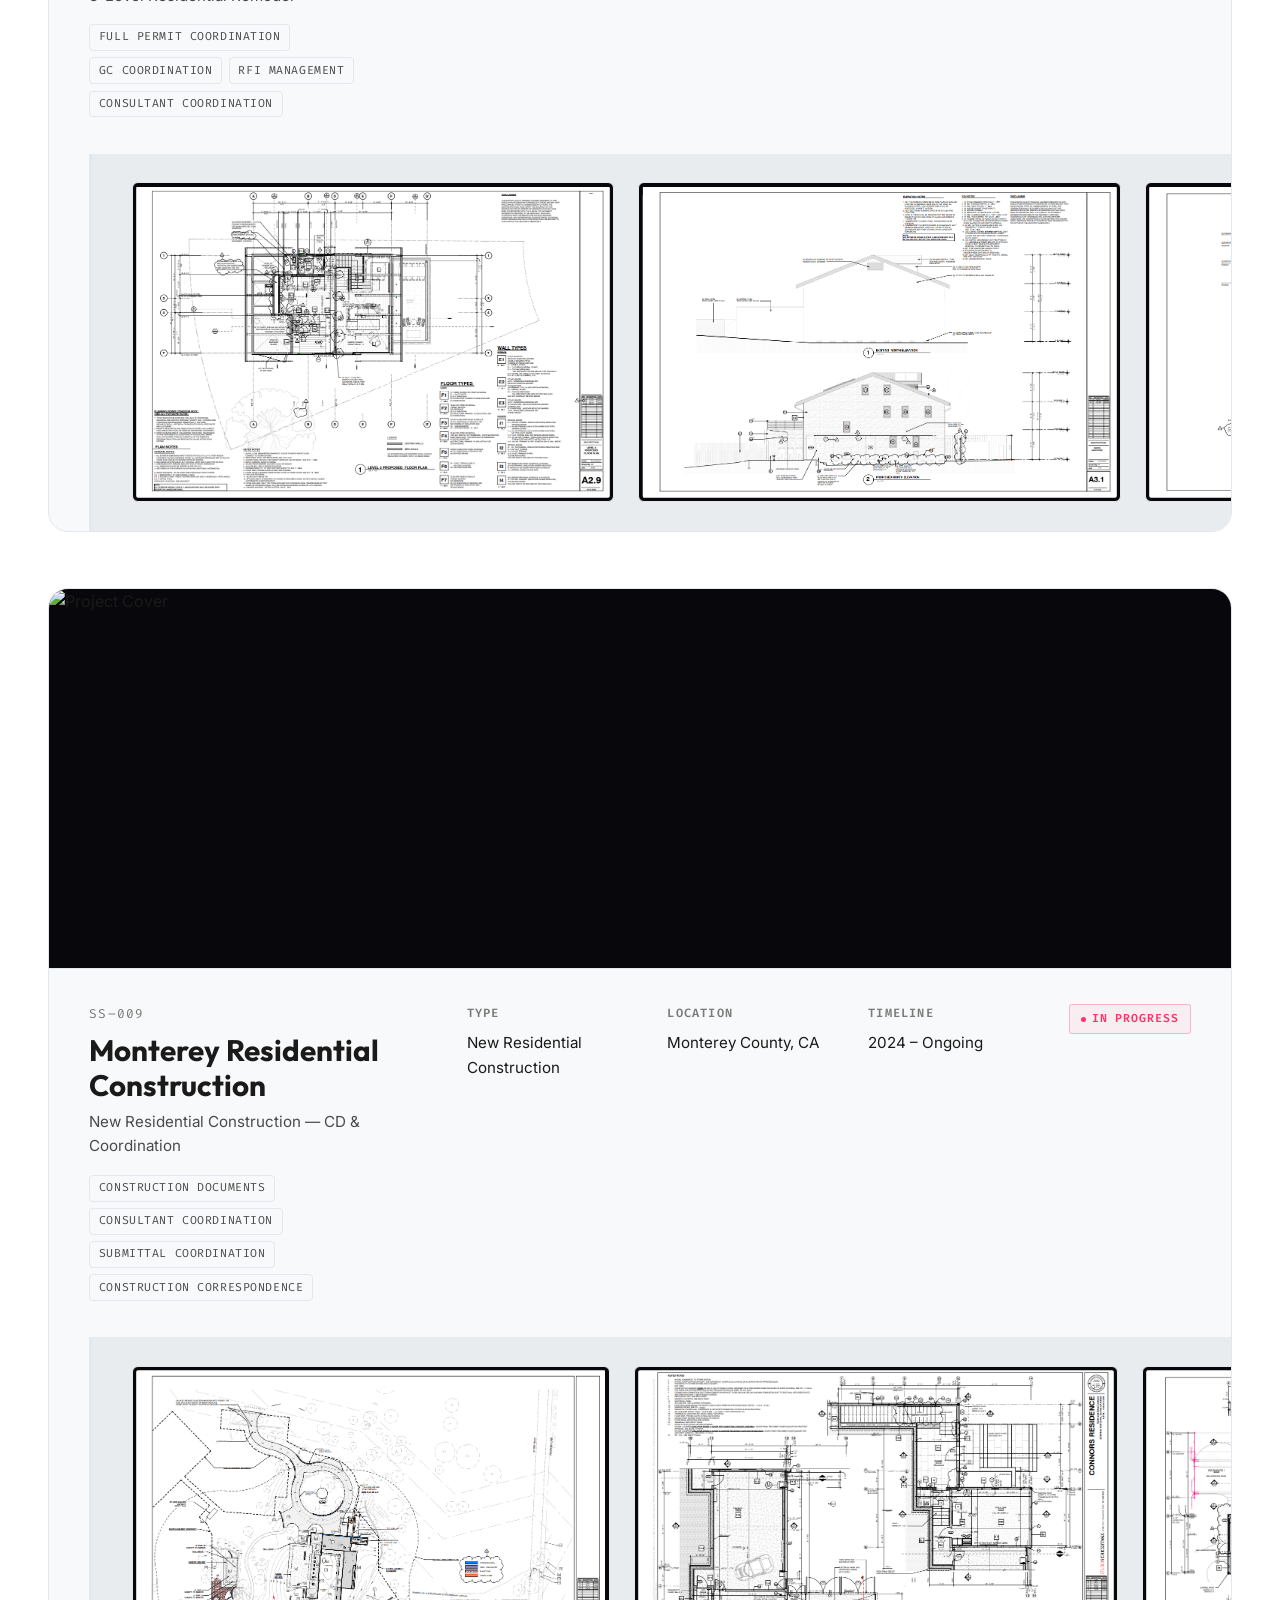
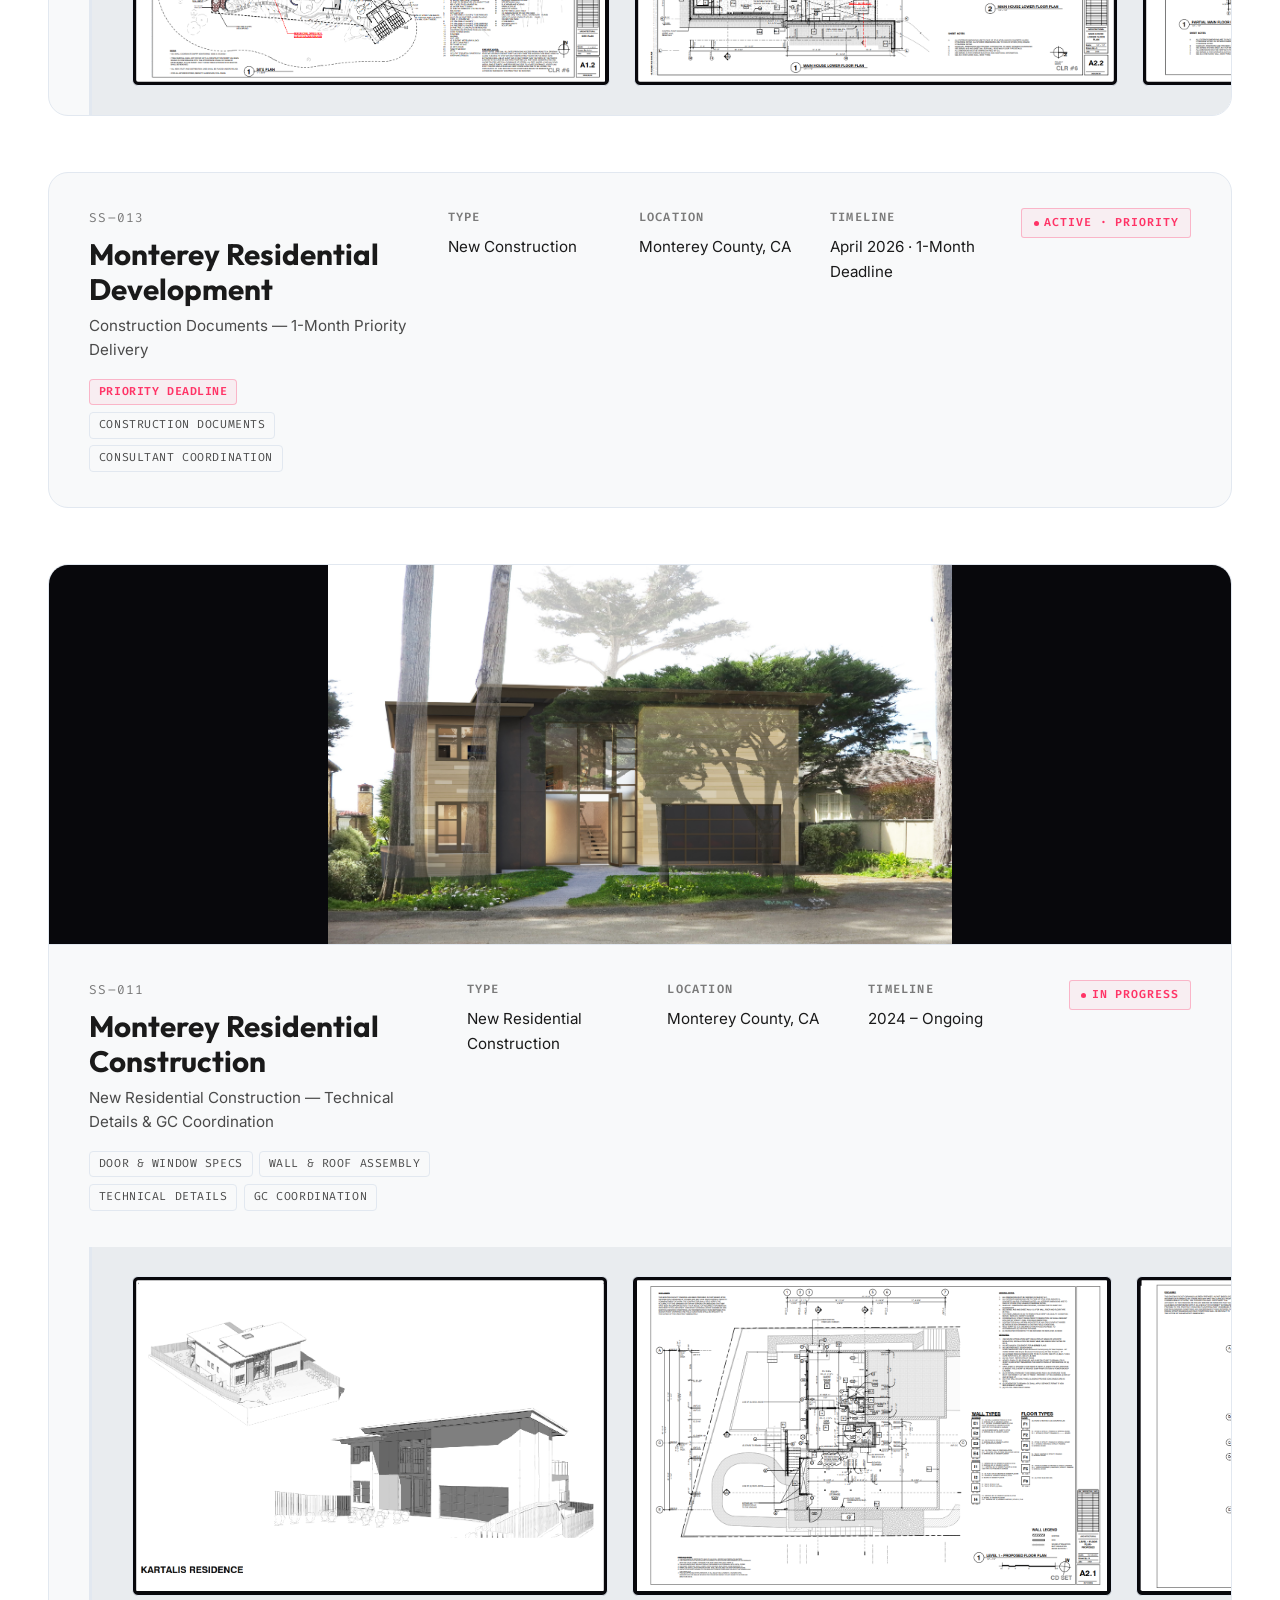
==== commit 0cd58e74: "refactor: update professional title from Lead Architect to Architect & Technical Delivery Specialist" ====
--- a/portfolio.html
+++ b/portfolio.html
@@ -48,9 +48,9 @@
     <div class="page-header-bg"></div>
     <div class="page-header-grid"></div>
     <div class="page-header-content">
-      <div class="page-eyebrow">Ar. Chandran Shanmugam · M.Arch &amp; B.Arch · <span class="hl">8+ Years Architectural &amp; BIM Lead</span></div>
+      <div class="page-eyebrow">Ar. Chandran Shanmugam · M.Arch &amp; B.Arch · <span class="hl">8+ Years Architectural &amp; BIM Specialist</span></div>
       <h1 class="page-title"><span class="hl">Architectural Design</span> &amp;<br /><em>Technical Delivery.</em><br /><span class="hl">BIM-Driven Excellence</span>.</h1>
-      <p class="page-sub">Lead Architect Portfolio — 15 permitted California residential and commercial building design projects, complex enclosure detailing, DD–CA documentation, and custom C# Revit API automation tools.</p>
+      <p class="page-sub">Architect &amp; Technical Delivery Portfolio — 15 permitted California residential and commercial building design projects, complex enclosure detailing, DD–CA documentation, and custom C# Revit API automation tools.</p>
       
       <div style="margin-top: 1.5rem; display: flex; flex-wrap: wrap; gap: 1rem; align-items: center;">
         <a href="docs/Portfolio_2019_to_2022.pdf" target="_blank" class="btn-primary" style="padding: 0.75rem 1.4rem; font-size: 0.85rem; text-decoration: none; display: inline-flex; align-items: center; gap: 0.5rem; border-radius: 8px;">
@@ -69,7 +69,7 @@
   <div class="stats-bar">
     <div class="stat-item">
       <div class="stat-num dyn-exp-total">8+</div>
-      <div class="stat-label">Years Architectural Lead</div>
+      <div class="stat-label">Years Architectural Specialist</div>
     </div>
     <div class="stat-item">
       <div class="stat-num">15</div>
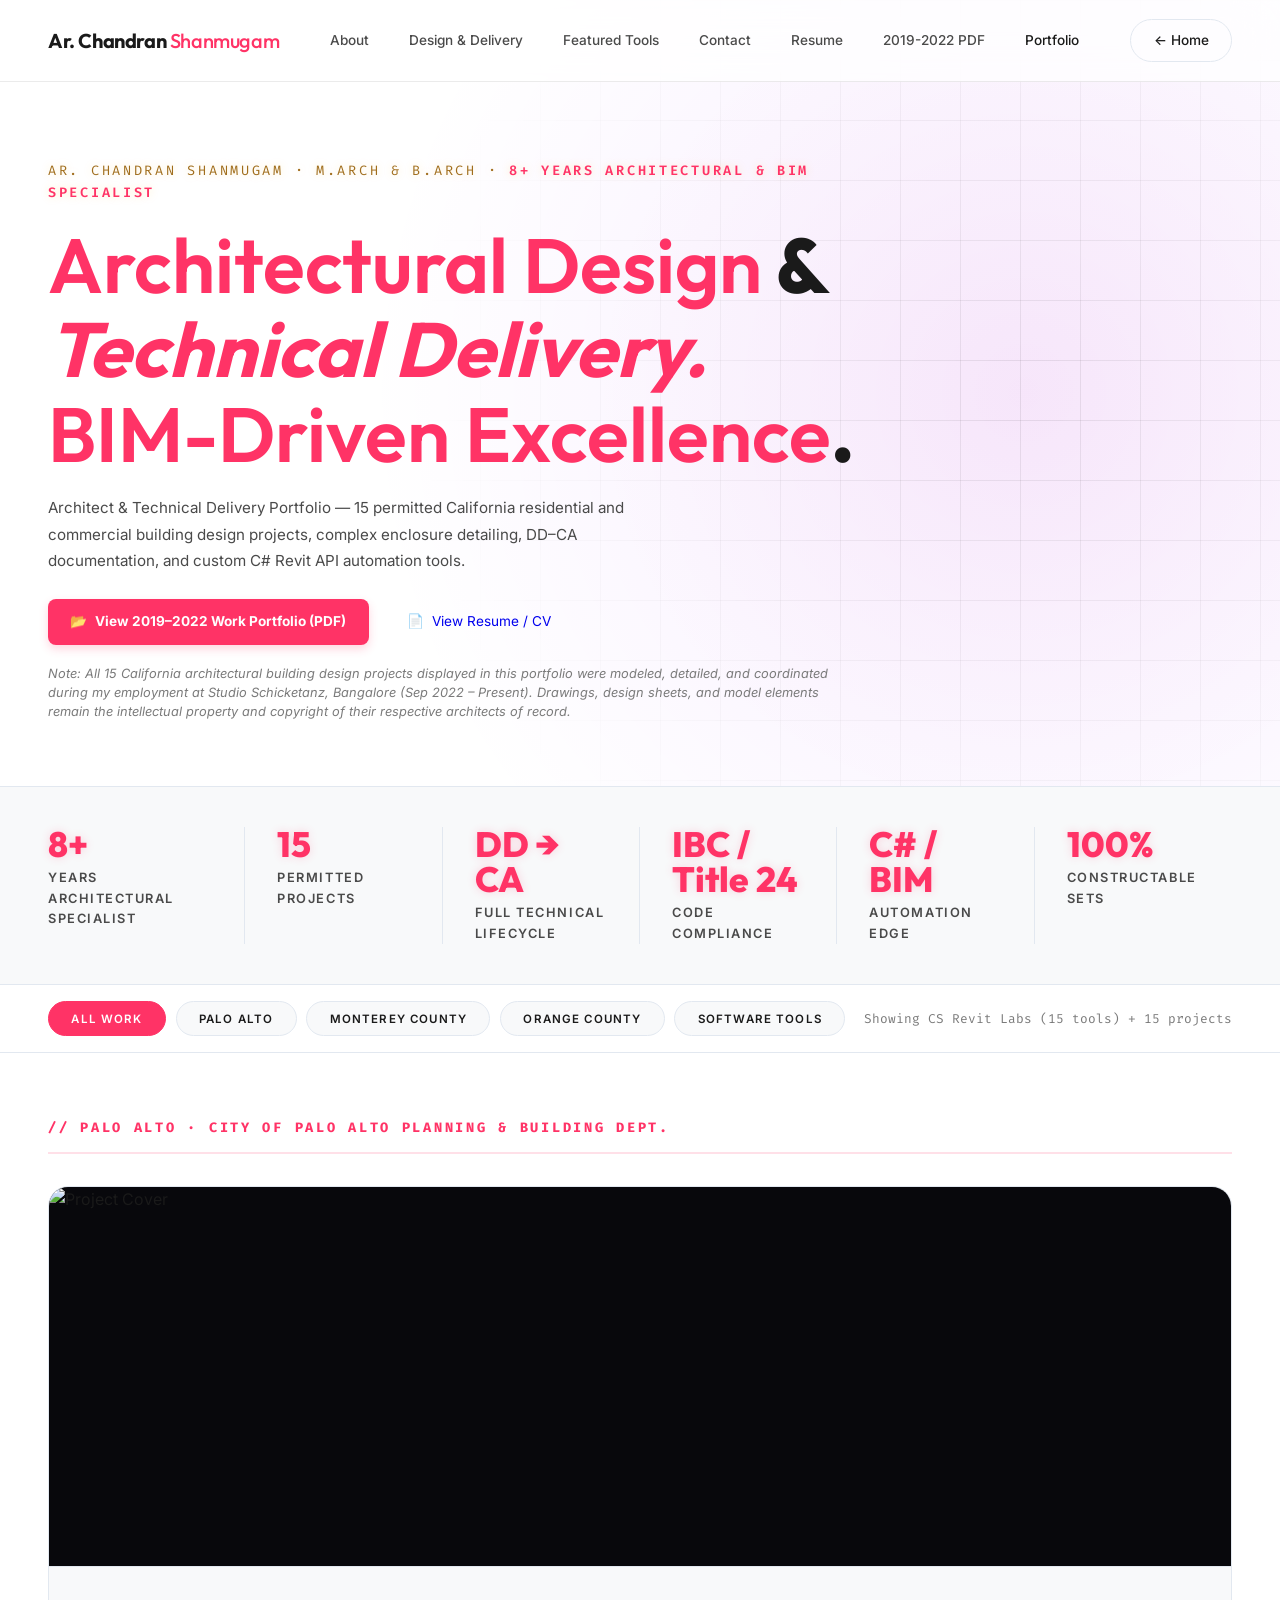
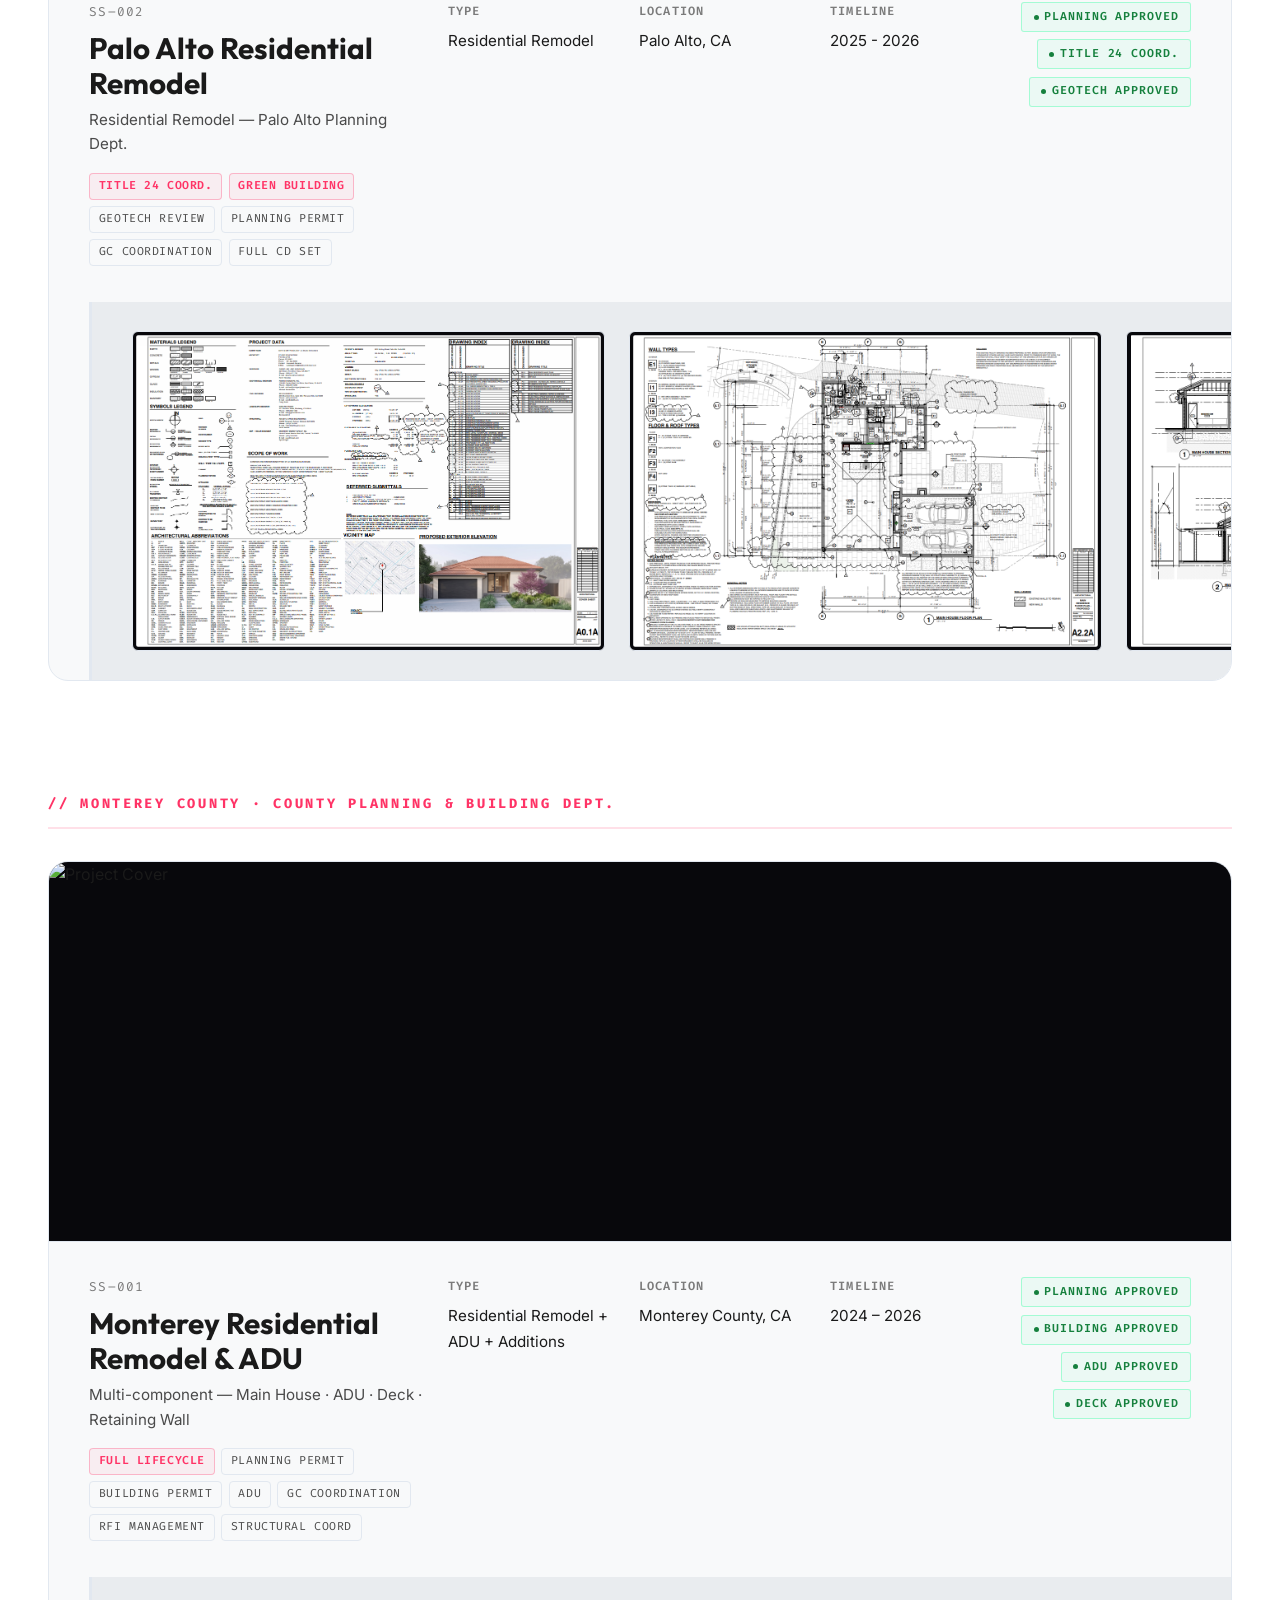
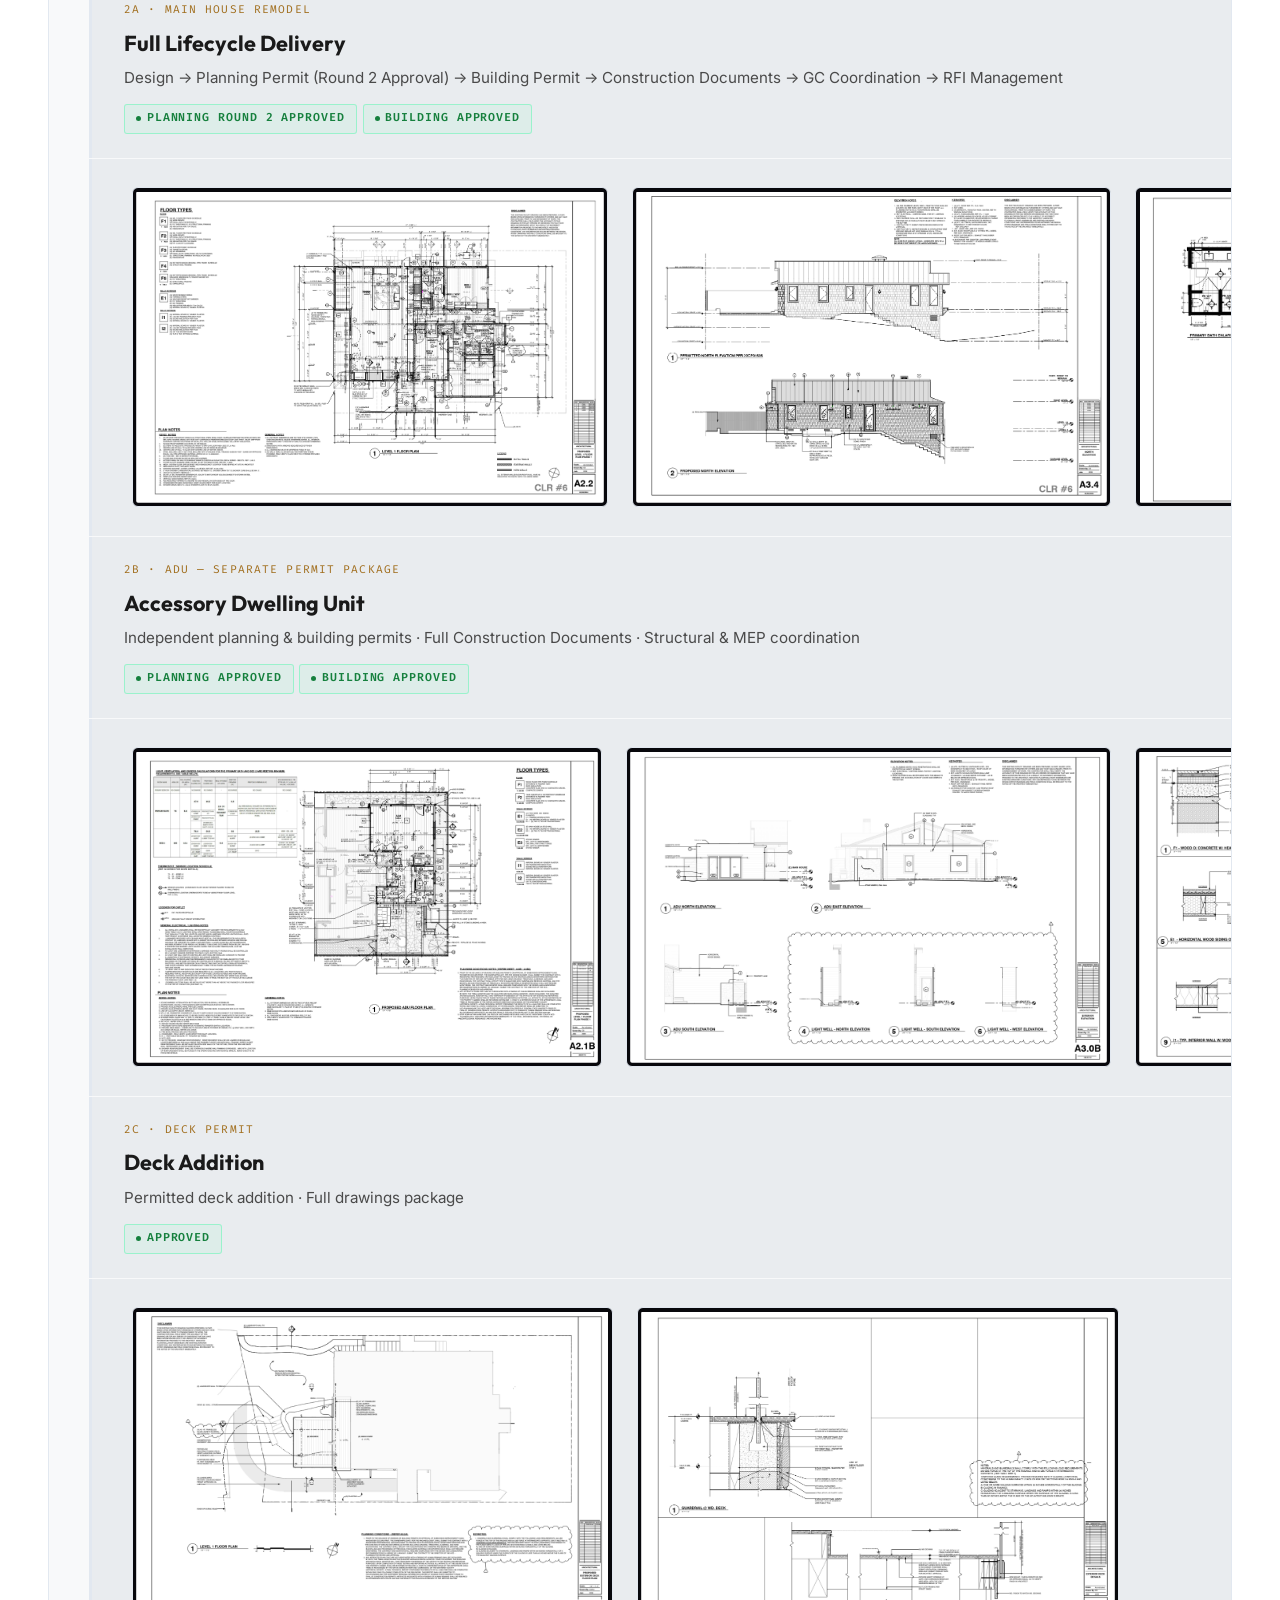
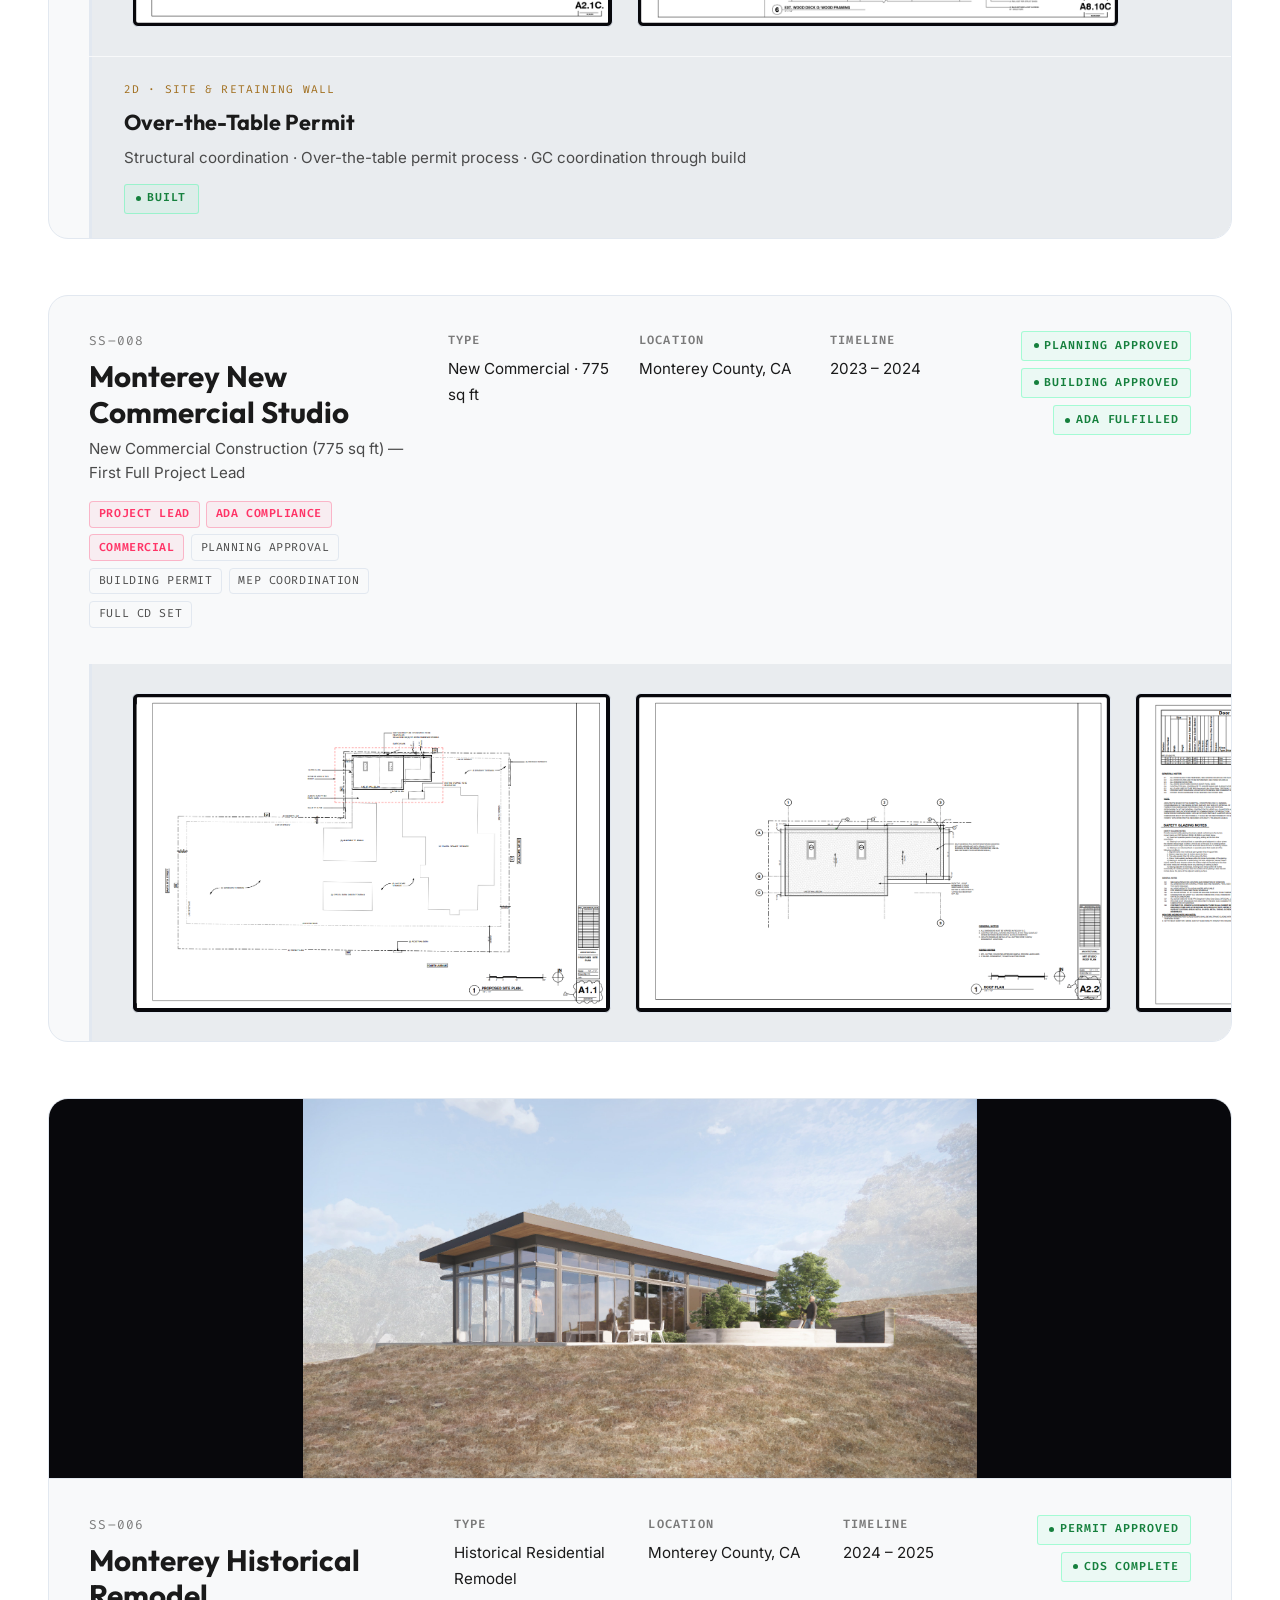
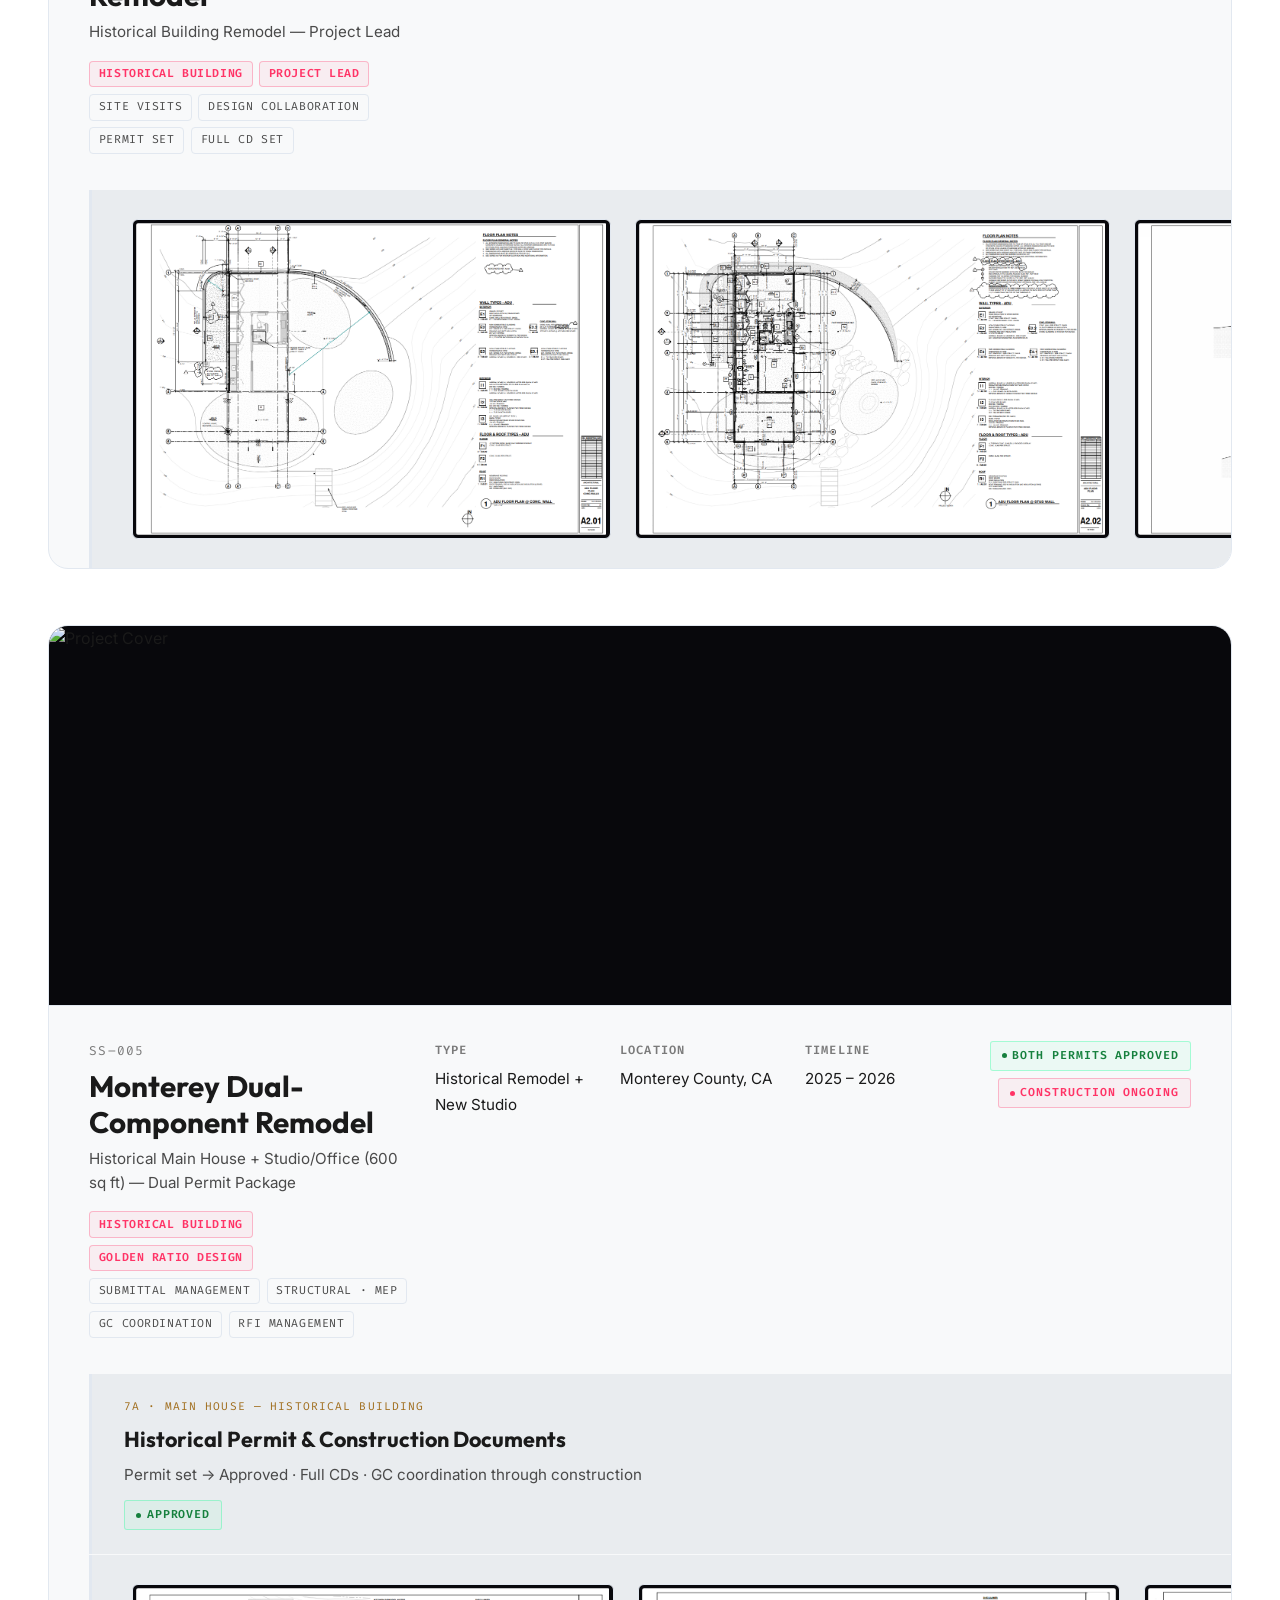
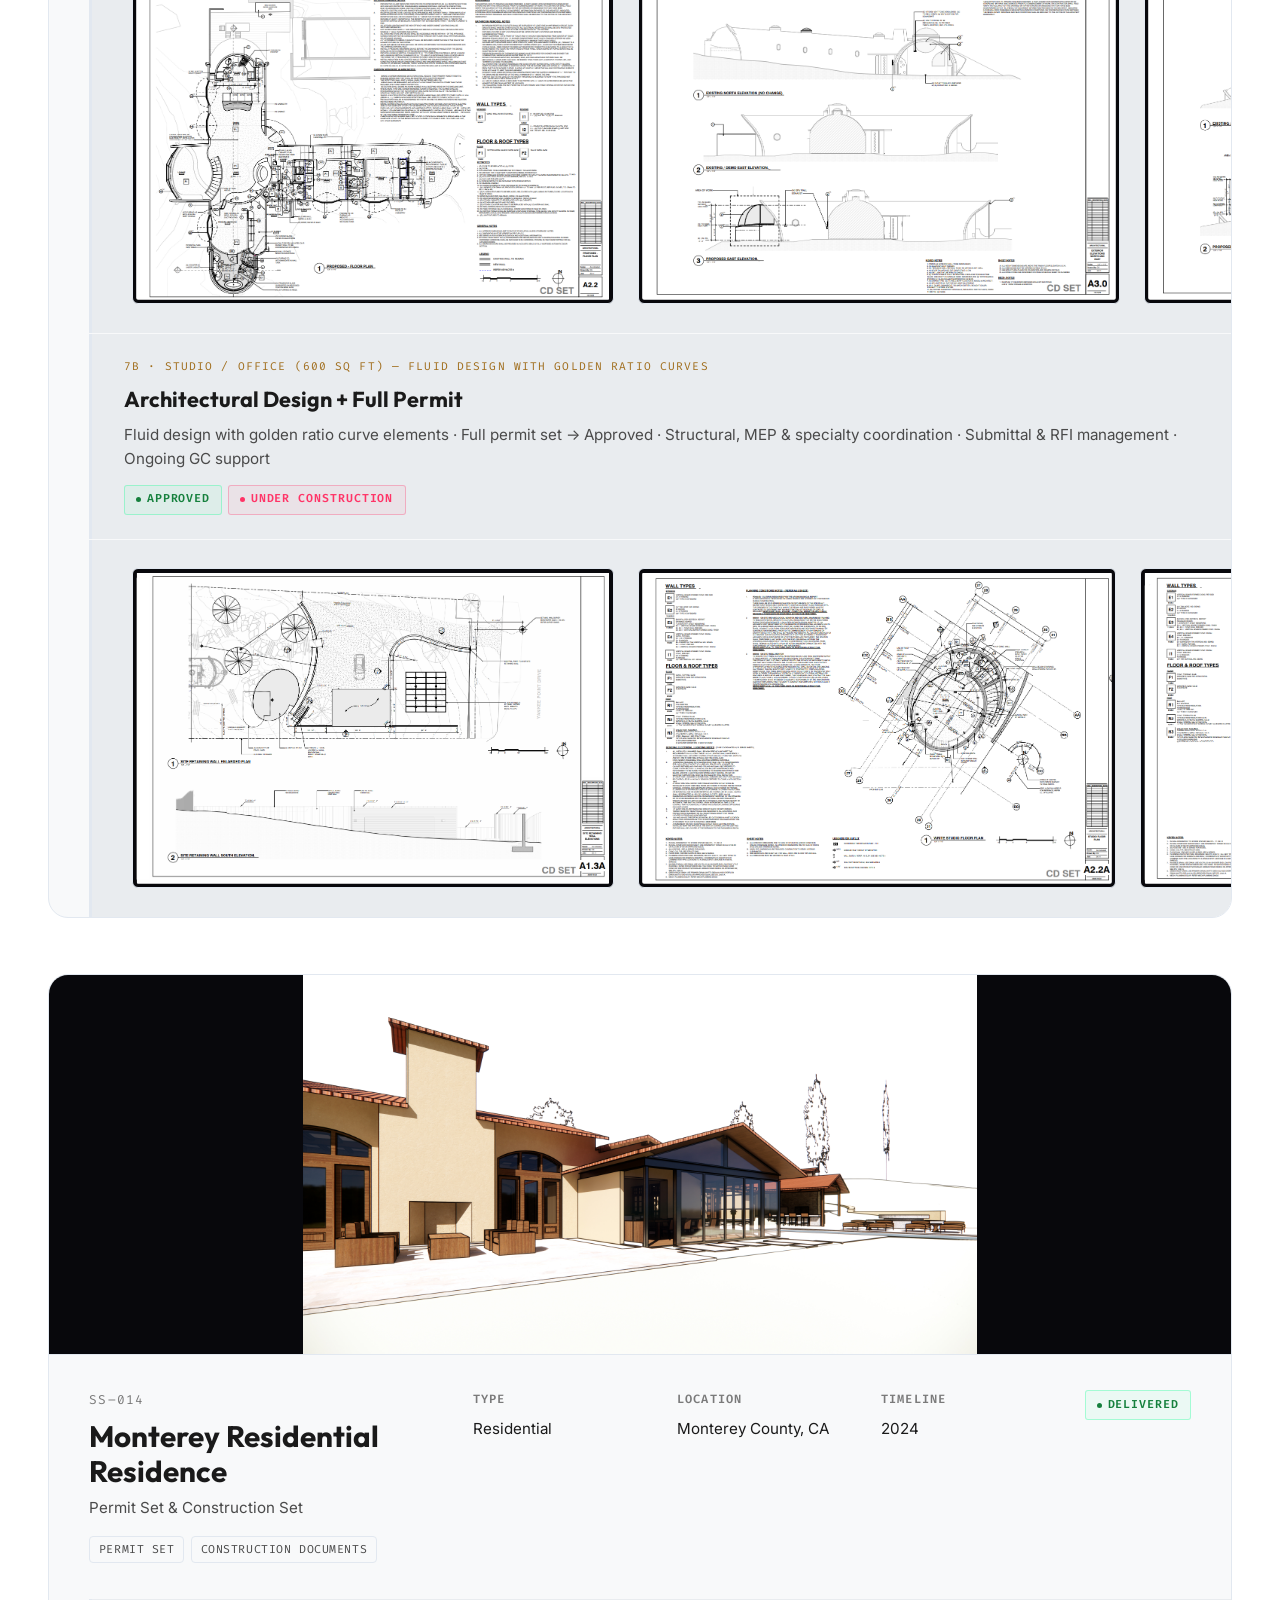
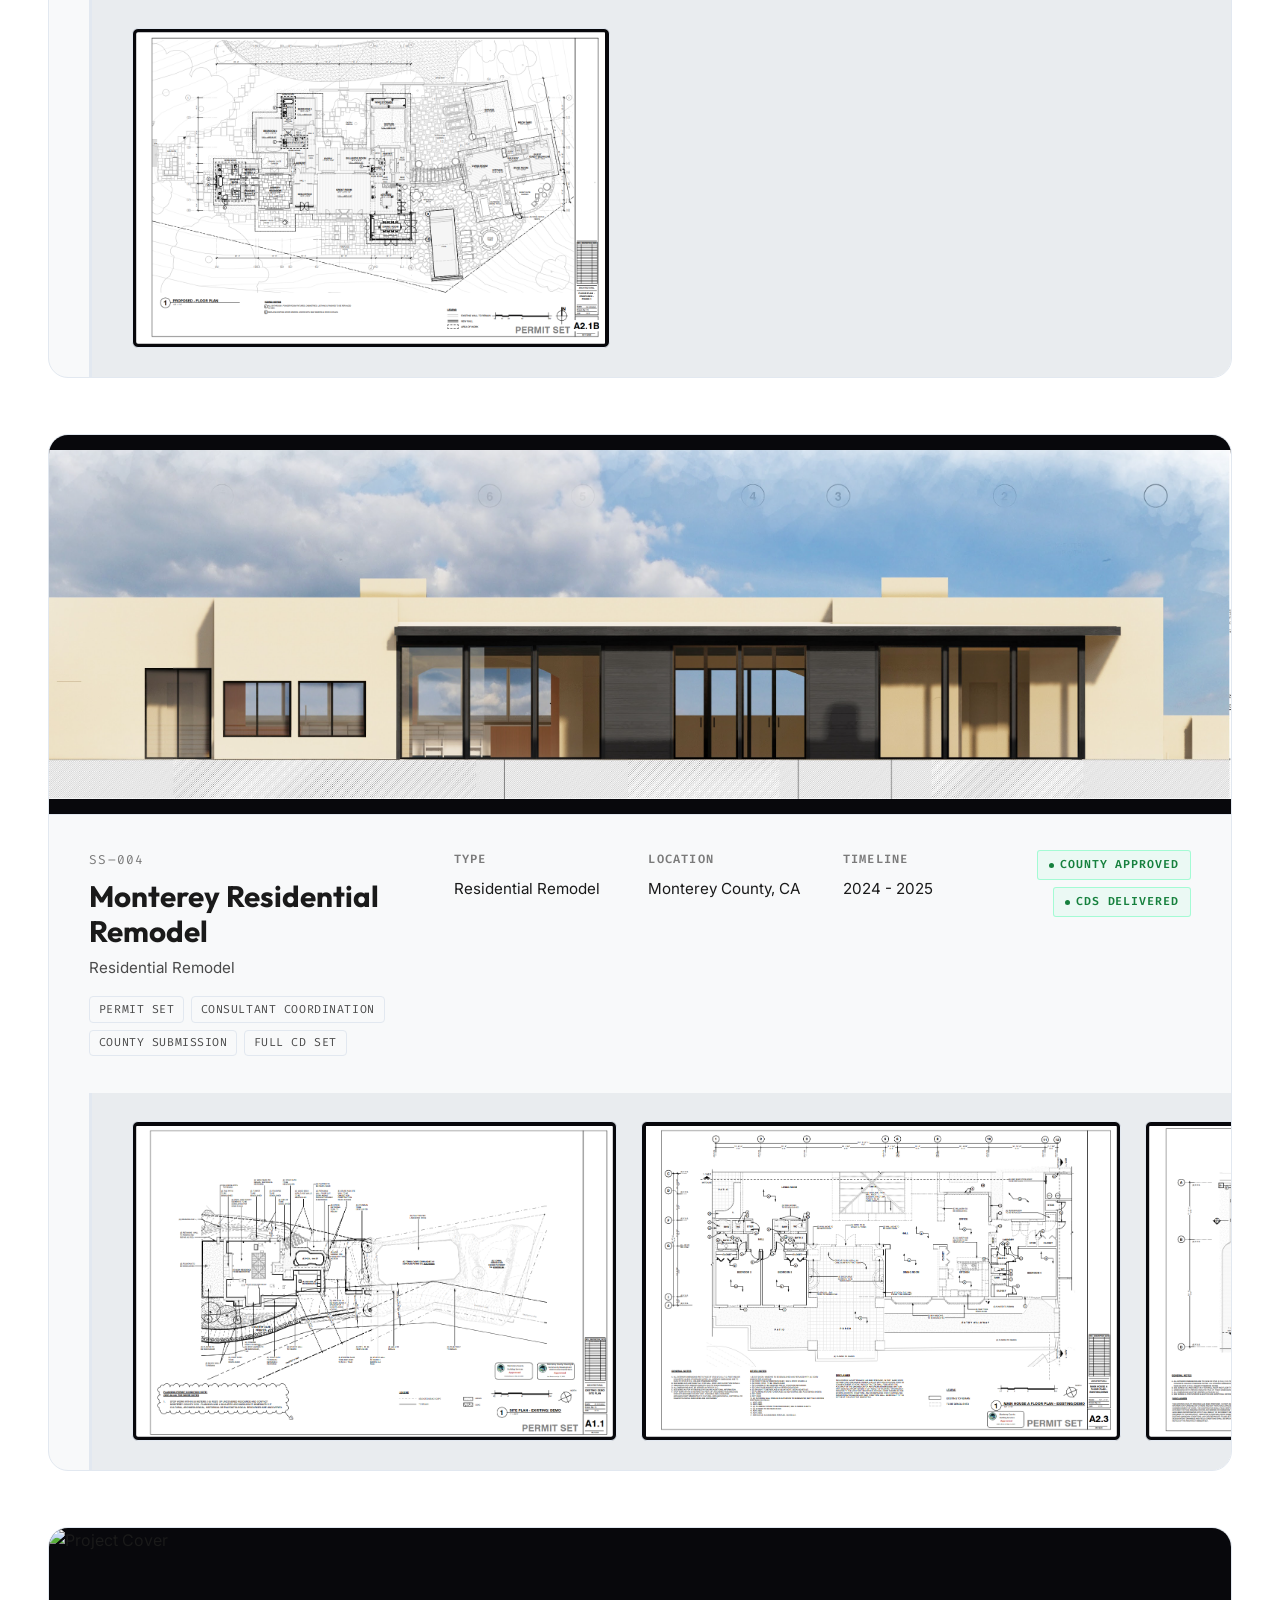
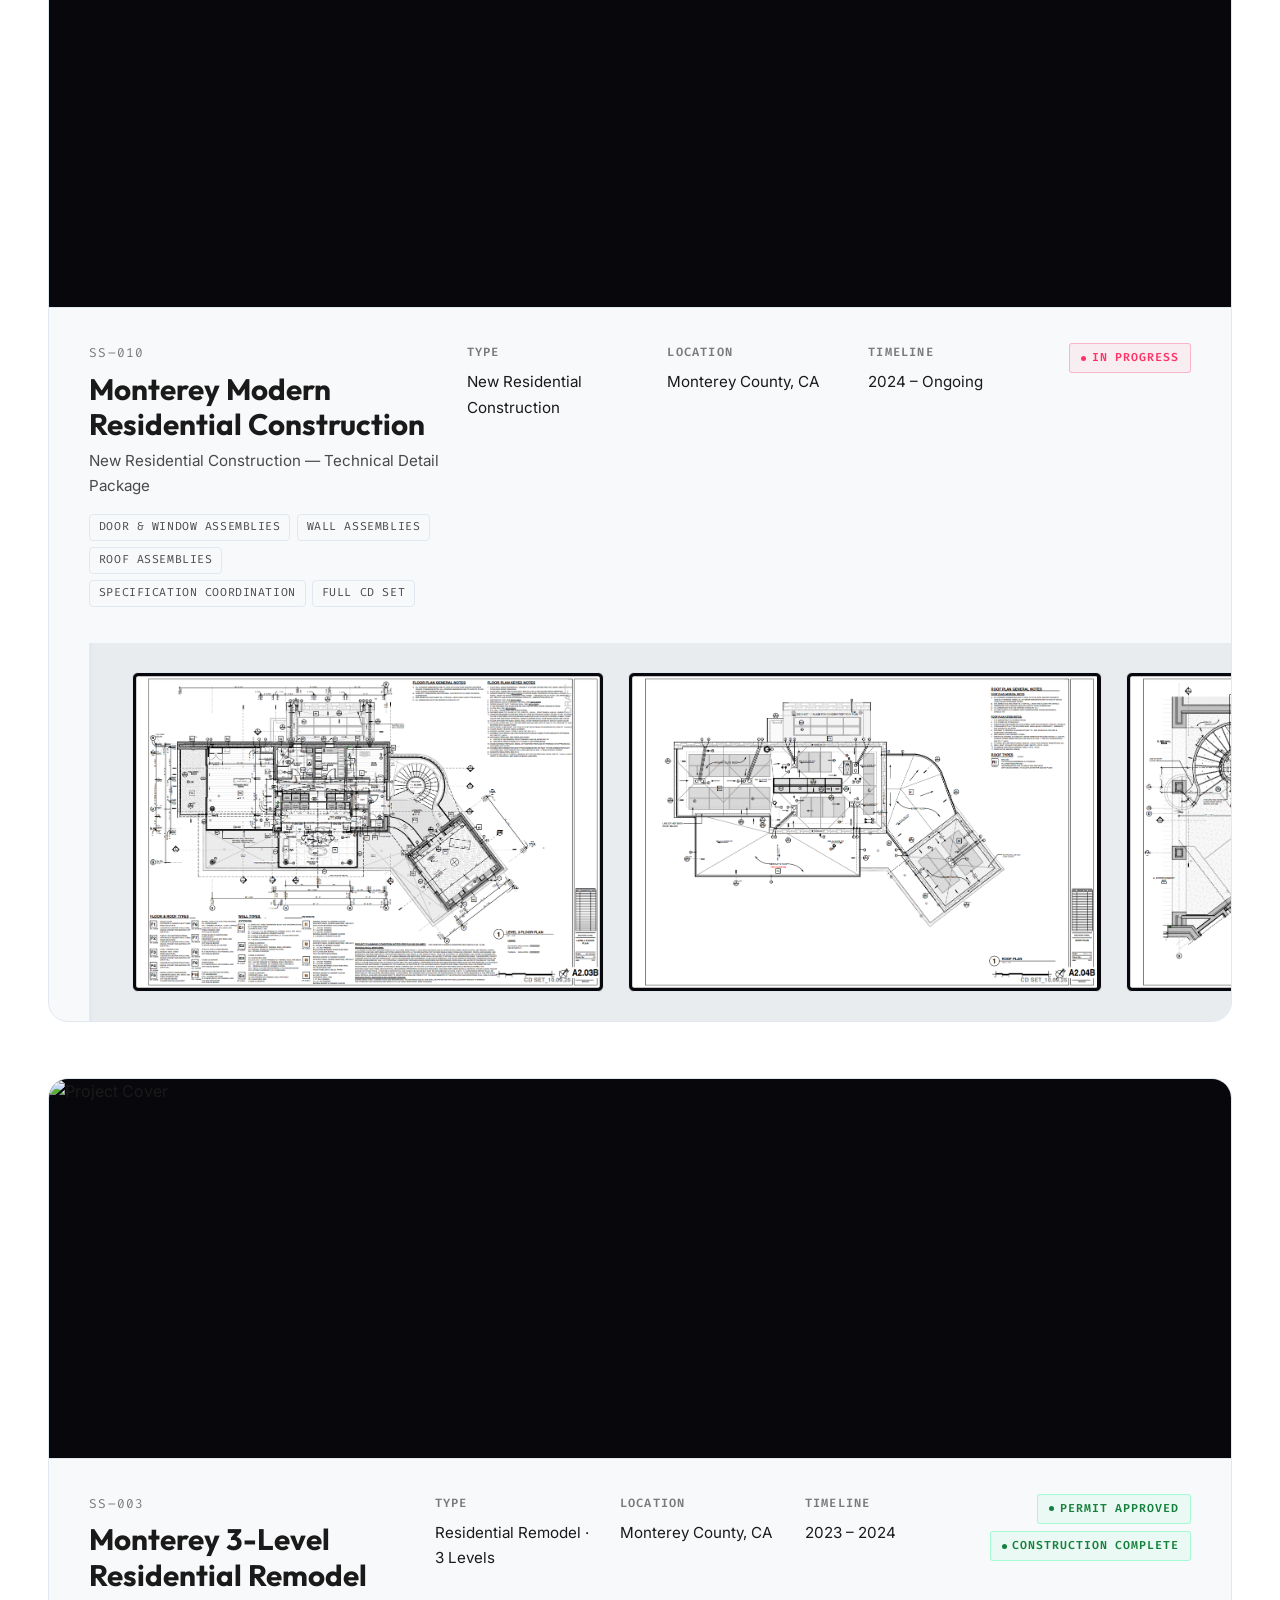
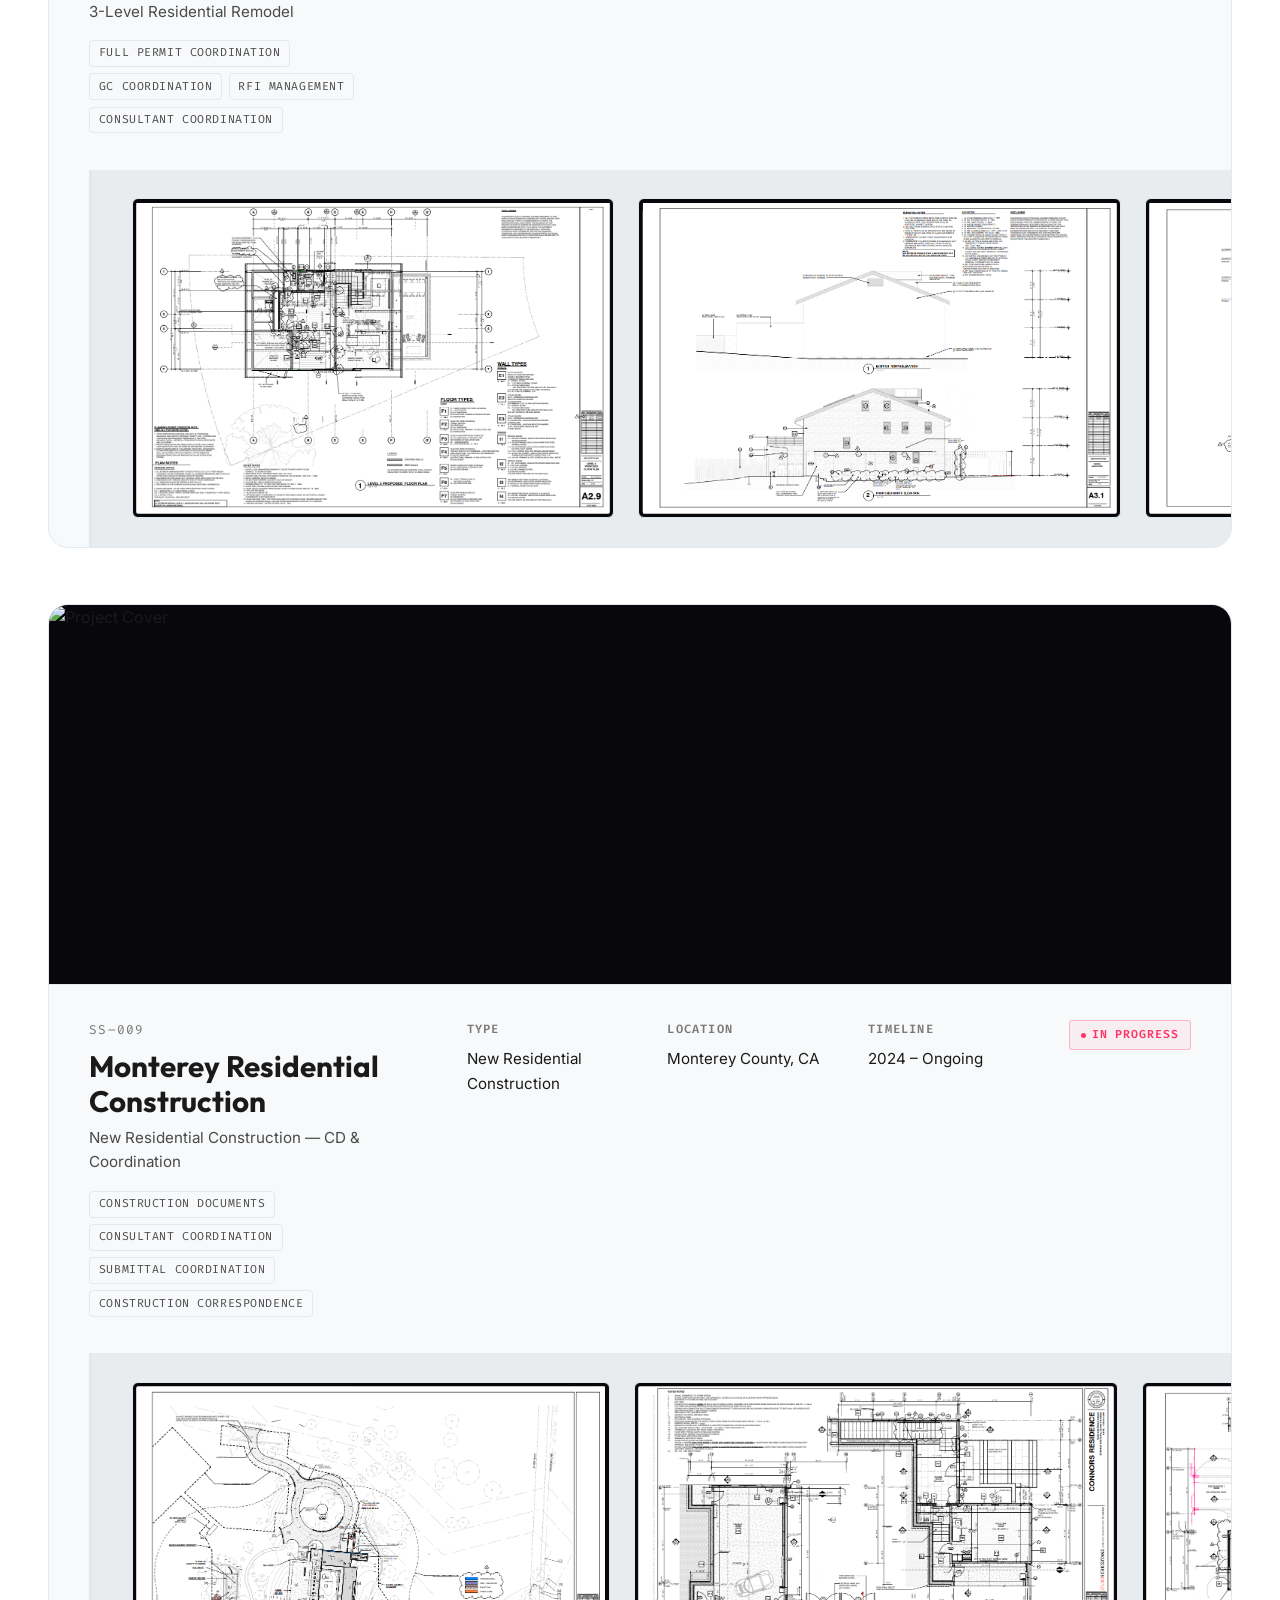
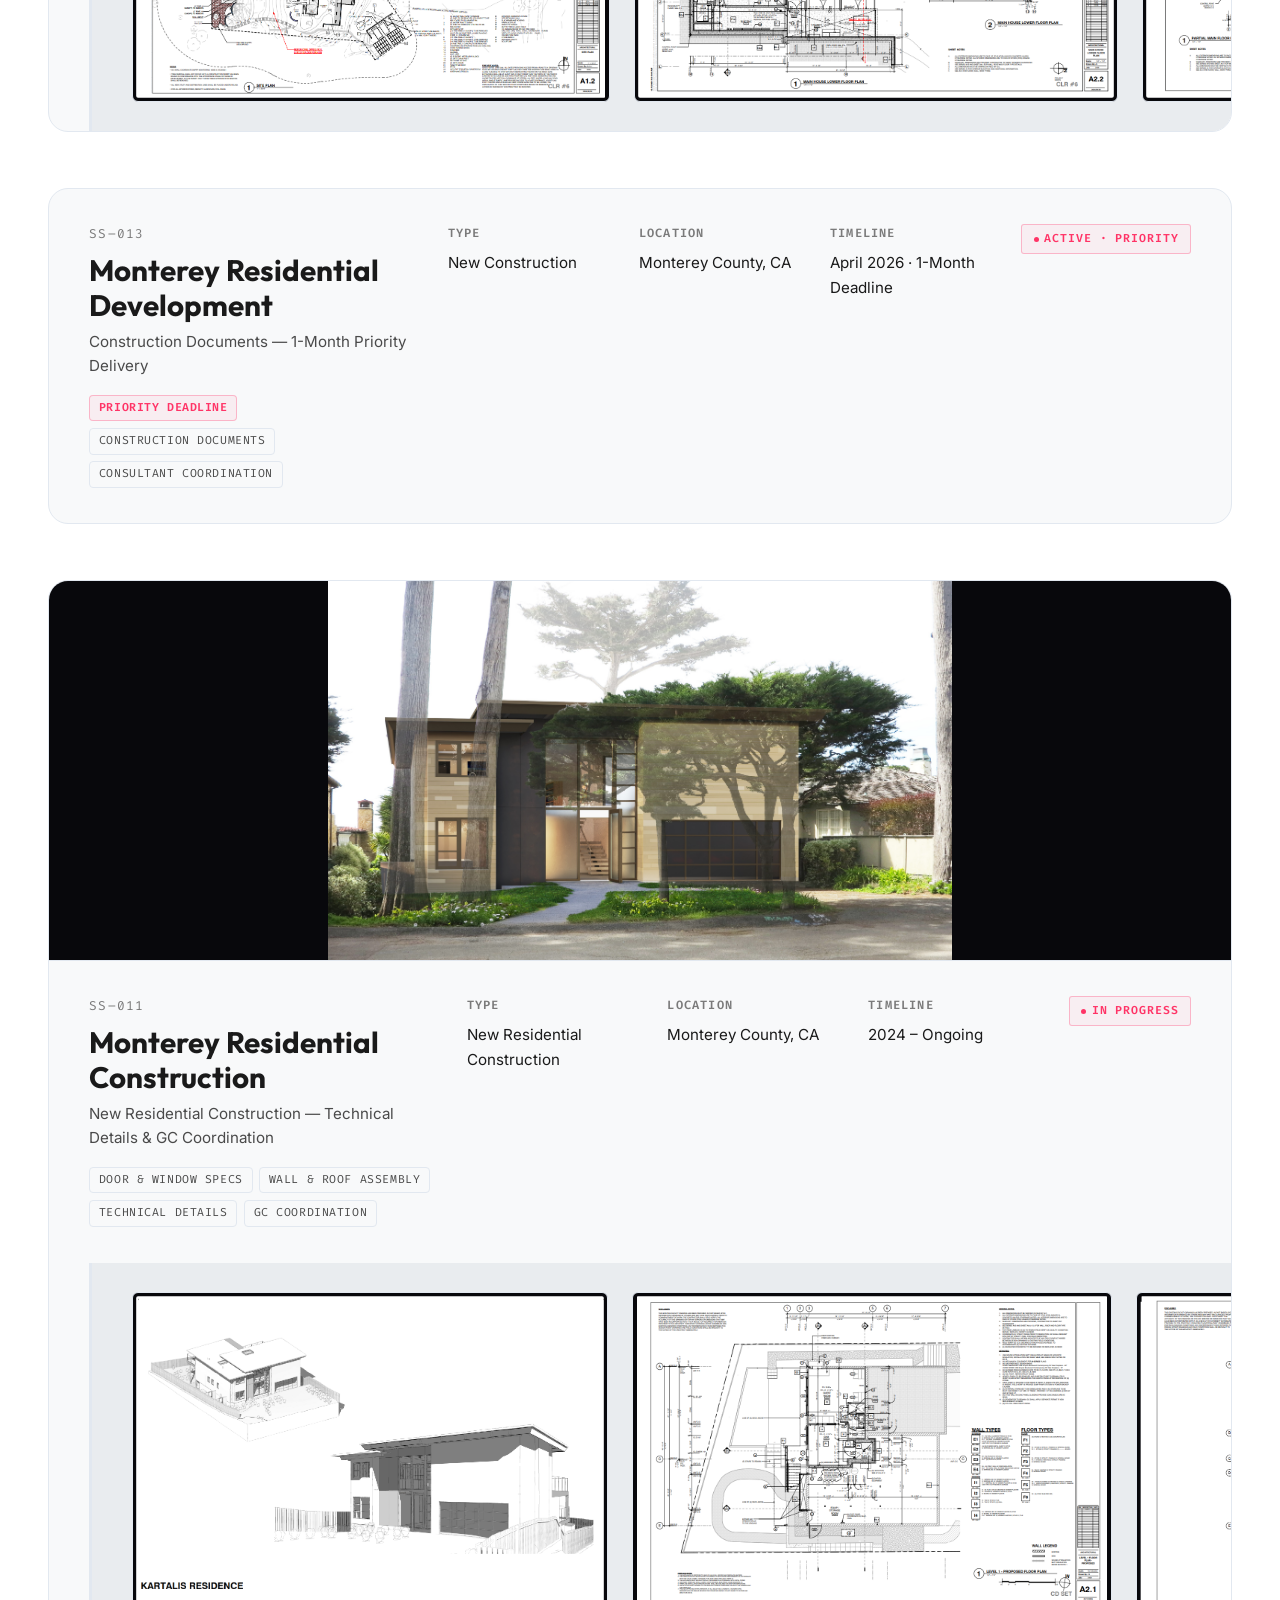
==== commit e4c536bd: "feat: implement new global and home styles, add LinkedIn feed integration, and update project discla" ====
--- a/portfolio.html
+++ b/portfolio.html
@@ -61,7 +61,7 @@
         </a>
       </div>
 
-      <p style="font-size: 0.8rem; color: var(--text-dim); margin-top: 1.2rem; max-width: 800px; line-height: 1.5; font-style: italic;">Note: All California architectural building projects displayed in this portfolio were modeled, detailed, and coordinated during my employment at Studio Schicketanz. Drawings, design sheets, and model elements remain the intellectual property and copyright of their respective architects of record.</p>
+      <p style="font-size: 0.8rem; color: var(--text-dim); margin-top: 1.2rem; max-width: 800px; line-height: 1.5; font-style: italic;">Note: All 15 California architectural building design projects displayed in this portfolio were modeled, detailed, and coordinated during my employment at Studio Schicketanz, Bangalore (Sep 2022 – Present). Drawings, design sheets, and model elements remain the intellectual property and copyright of their respective architects of record.</p>
     </div>
   </div>
 
--- a/css/global.css
+++ b/css/global.css
@@ -146,16 +146,17 @@
 .nav-cta {
   font-size: 0.85rem !important;
   font-weight: 600 !important;
-  color: #040406 !important;
+  color: var(--bg) !important;
   background: var(--text);
   border-radius: 40px;
   padding: 0.6rem 1.4rem;
-  transition: transform 0.2s, box-shadow 0.2s, background 0.2s !important;
+  transition: transform 0.2s, box-shadow 0.2s, background 0.2s, color 0.2s !important;
 }
 .nav-cta:hover { 
   transform: translateY(-2px); 
-  box-shadow: 0 0 15px rgba(255, 255, 255, 0.4); 
-  background: #ffffff;
+  box-shadow: 0 4px 15px rgba(255, 51, 102, 0.3); 
+  background: var(--crimson) !important;
+  color: #ffffff !important;
 }
 .nav-back {
   font-size: 0.85rem;
--- a/css/portfolio.css
+++ b/css/portfolio.css
@@ -1,6 +1,6 @@
 /* PORTFOLIO HEADER */
 .page-header { 
-  padding: 8rem 3rem 4rem; 
+  padding: 10rem 3rem 4rem; 
   position: relative; 
   overflow: hidden; 
   border-bottom: 1px solid var(--border); 
@@ -86,13 +86,13 @@
 
 /* FILTERS */
 .filters { 
-  padding: 1.5rem 3rem; 
+  padding: 1rem 3rem; 
   display: flex; 
   gap: 0.6rem; 
   align-items: center; 
   flex-wrap: wrap; 
   border-bottom: 1px solid var(--border); 
-  background: rgba(4, 4, 6, 0.8); 
+  background: var(--nav-bg); 
   backdrop-filter: blur(20px);
   -webkit-backdrop-filter: blur(20px);
   position: sticky; 
@@ -105,8 +105,8 @@
   font-weight: 600; 
   letter-spacing: 0.1em; 
   text-transform: uppercase; 
-  color: var(--text-muted); 
-  background: none; 
+  color: var(--text); 
+  background: var(--surface); 
   border: 1px solid var(--border); 
   border-radius: 30px;
   padding: 0.6rem 1.4rem; 
@@ -114,14 +114,14 @@
   transition: all 0.25s; 
 }
 .filter-btn:hover { 
-  border-color: var(--text-muted); 
-  color: var(--text); 
-  background: rgba(255, 255, 255, 0.03);
+  border-color: var(--crimson); 
+  color: var(--crimson); 
+  background: var(--surface-2);
 }
 .filter-btn.active { 
-  background: var(--text); 
-  color: var(--bg); 
-  border-color: var(--text); 
+  background: var(--crimson); 
+  color: #ffffff; 
+  border-color: var(--crimson); 
 }
 .filter-count { 
   font-family: var(--font-mono); 
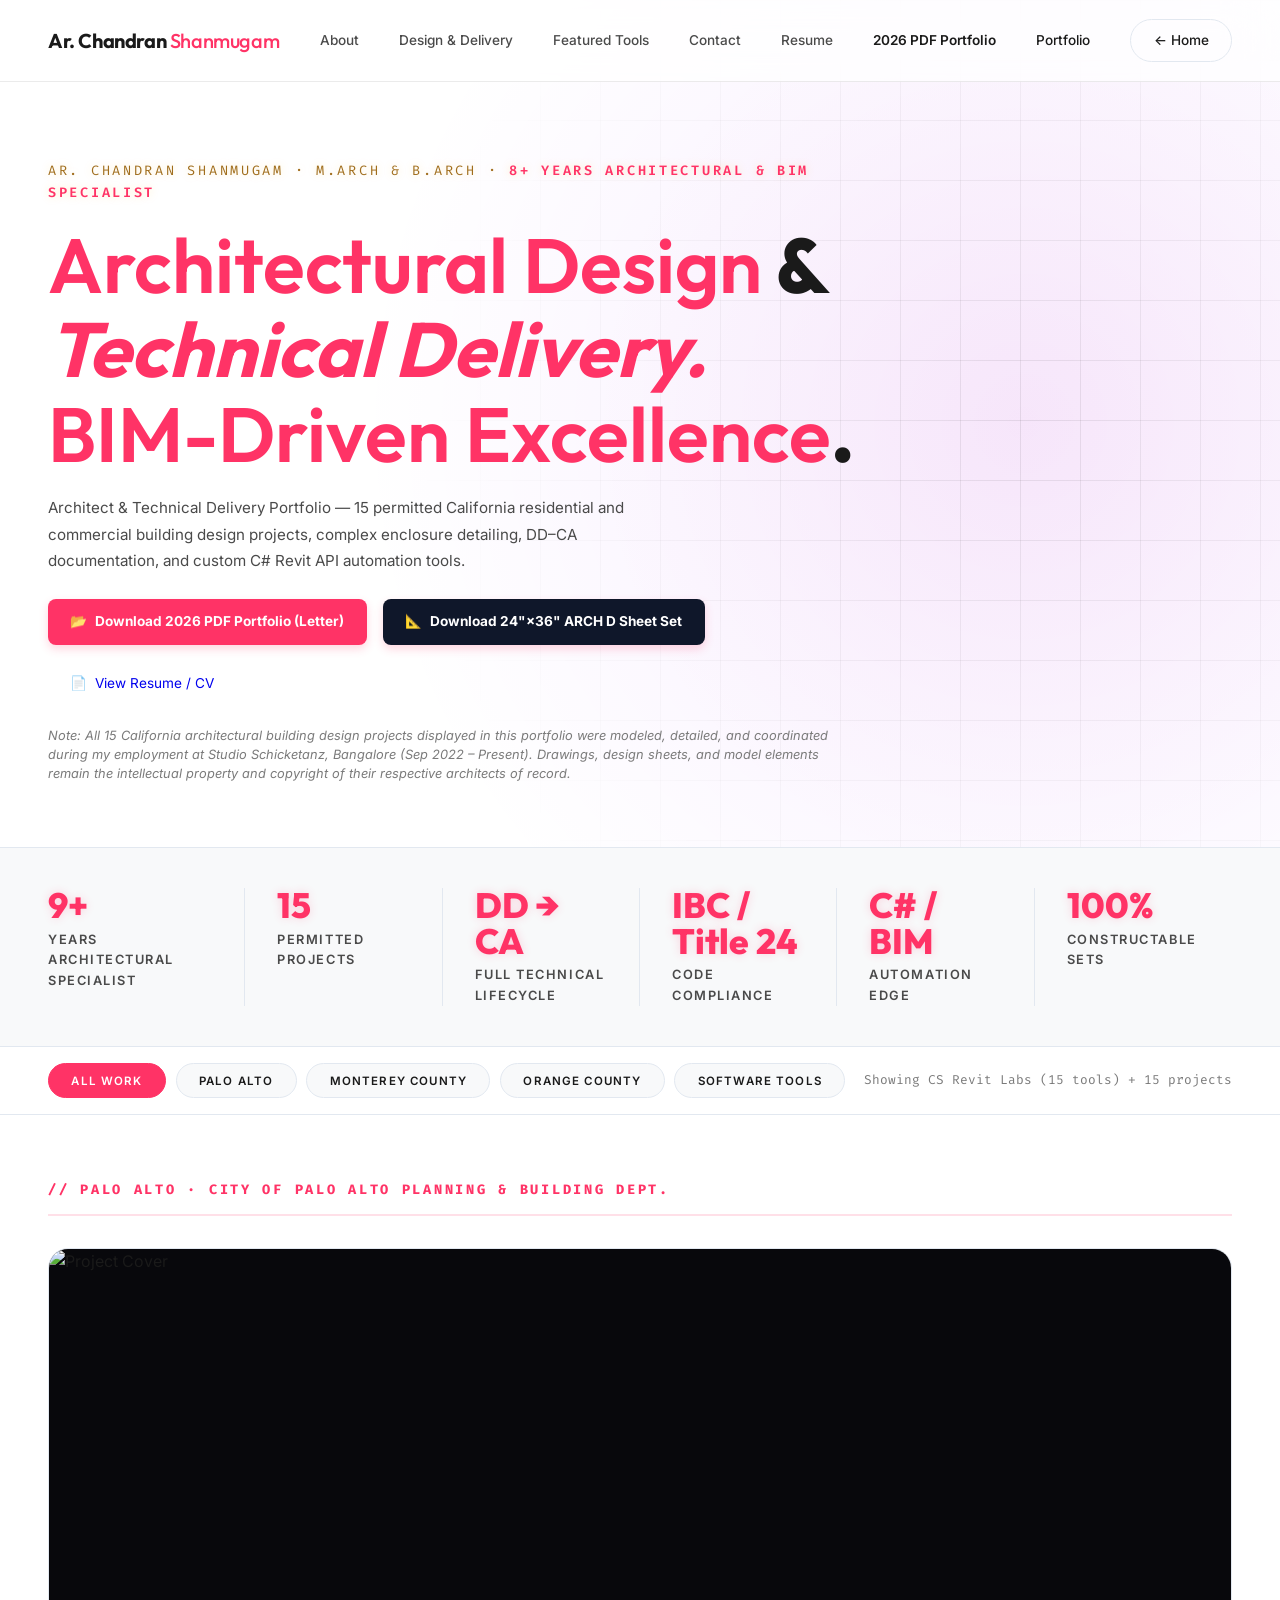
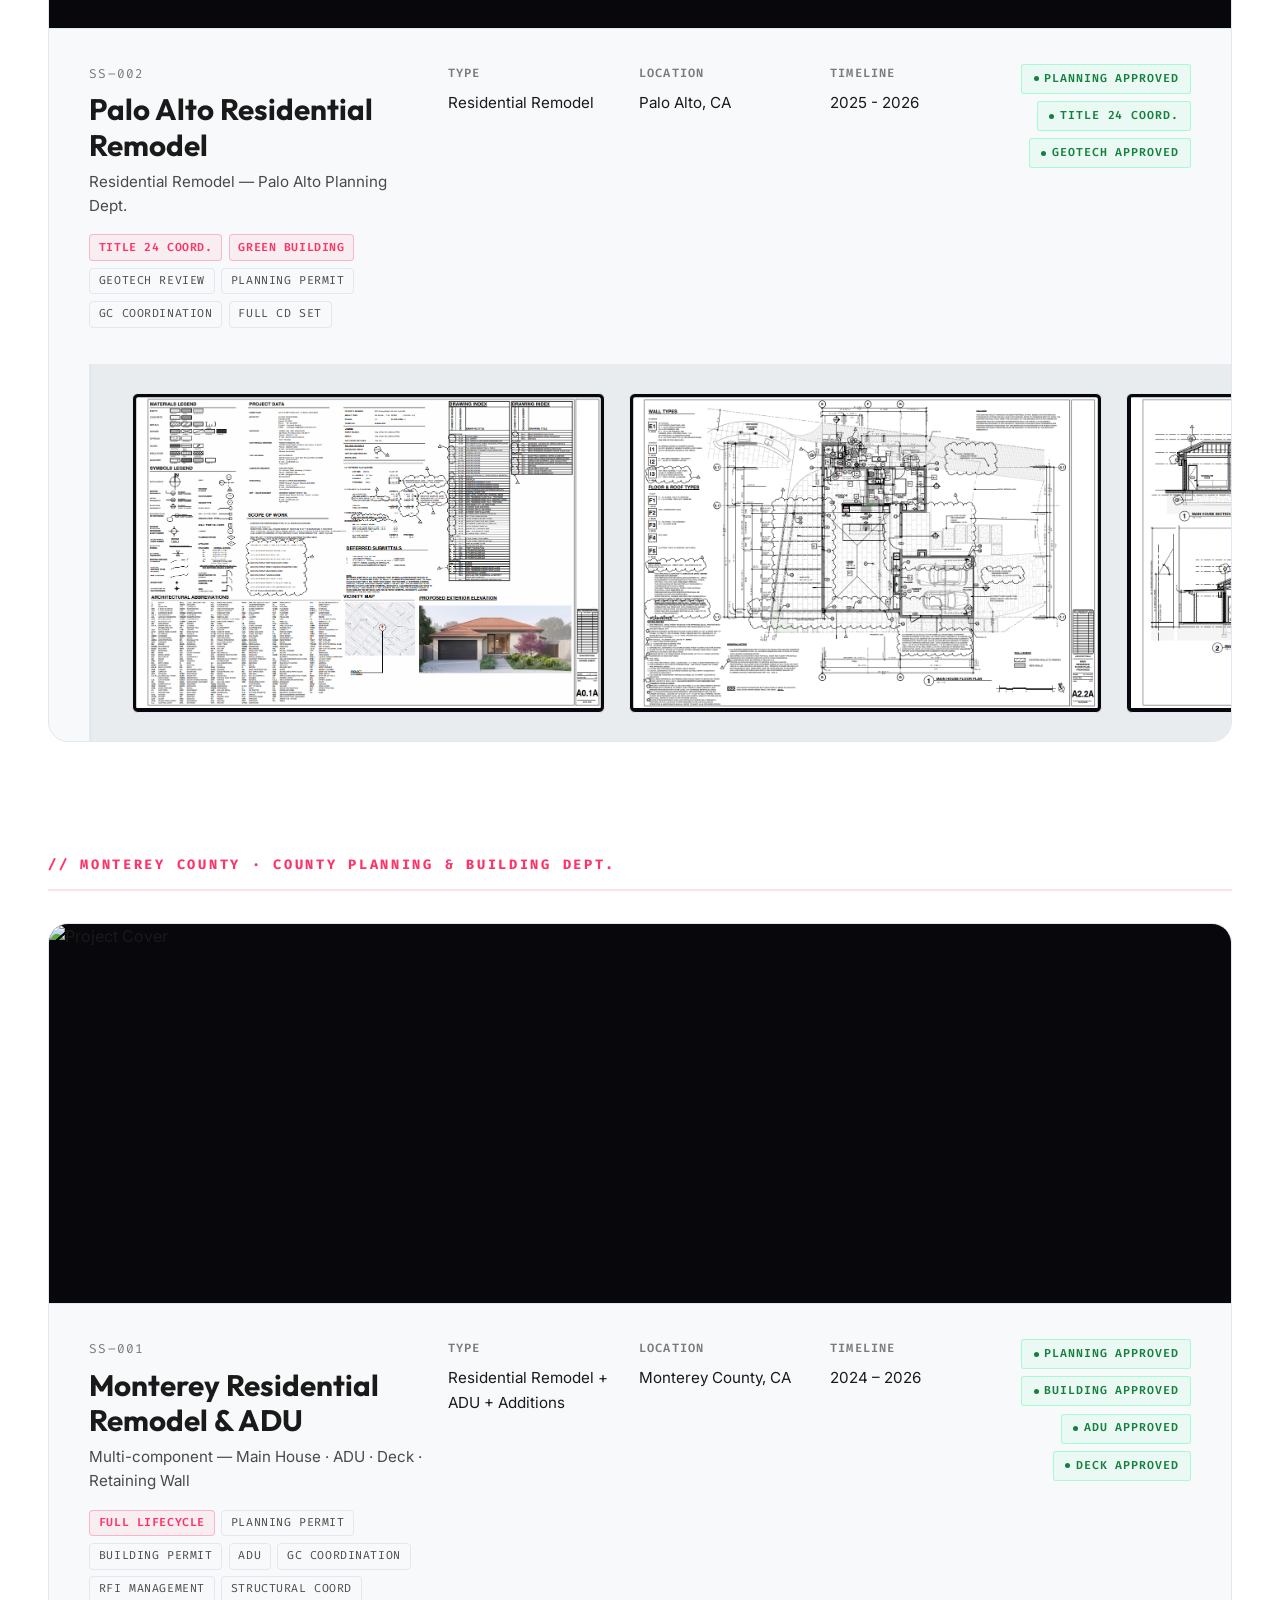
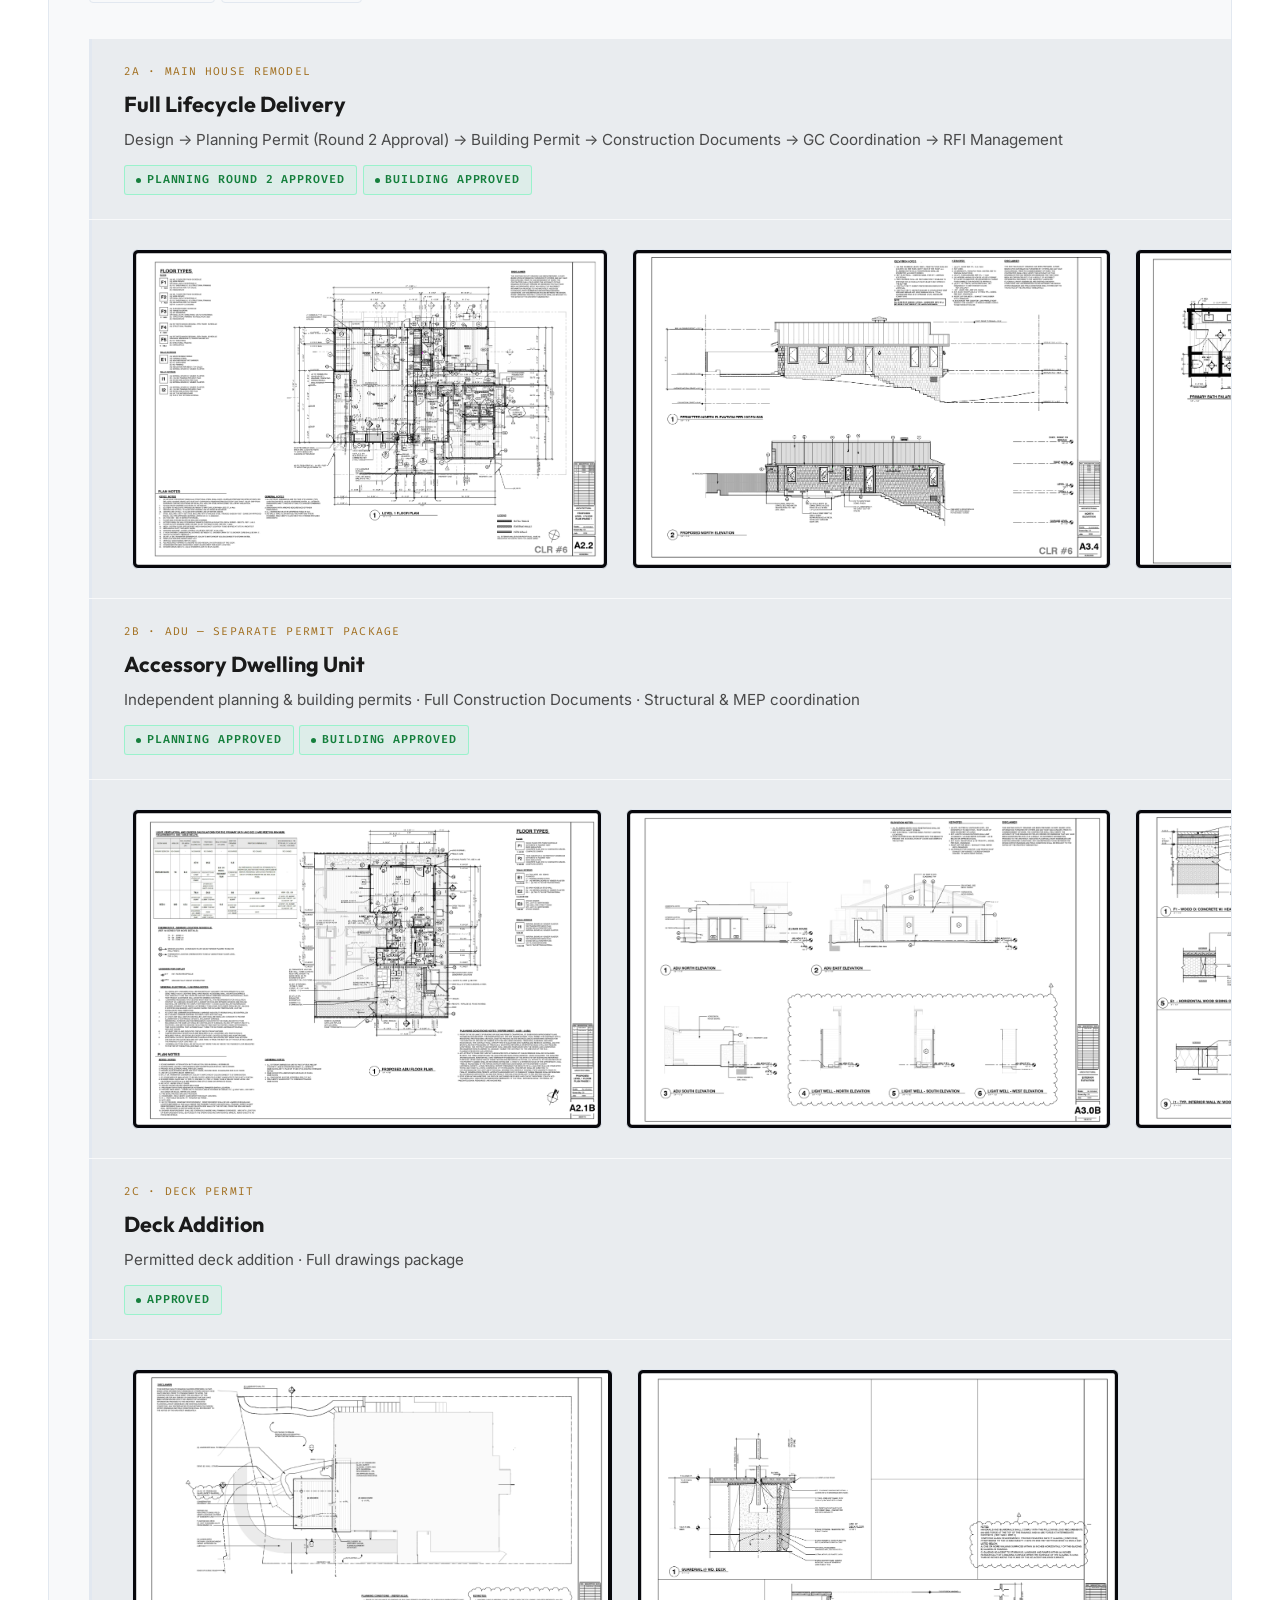
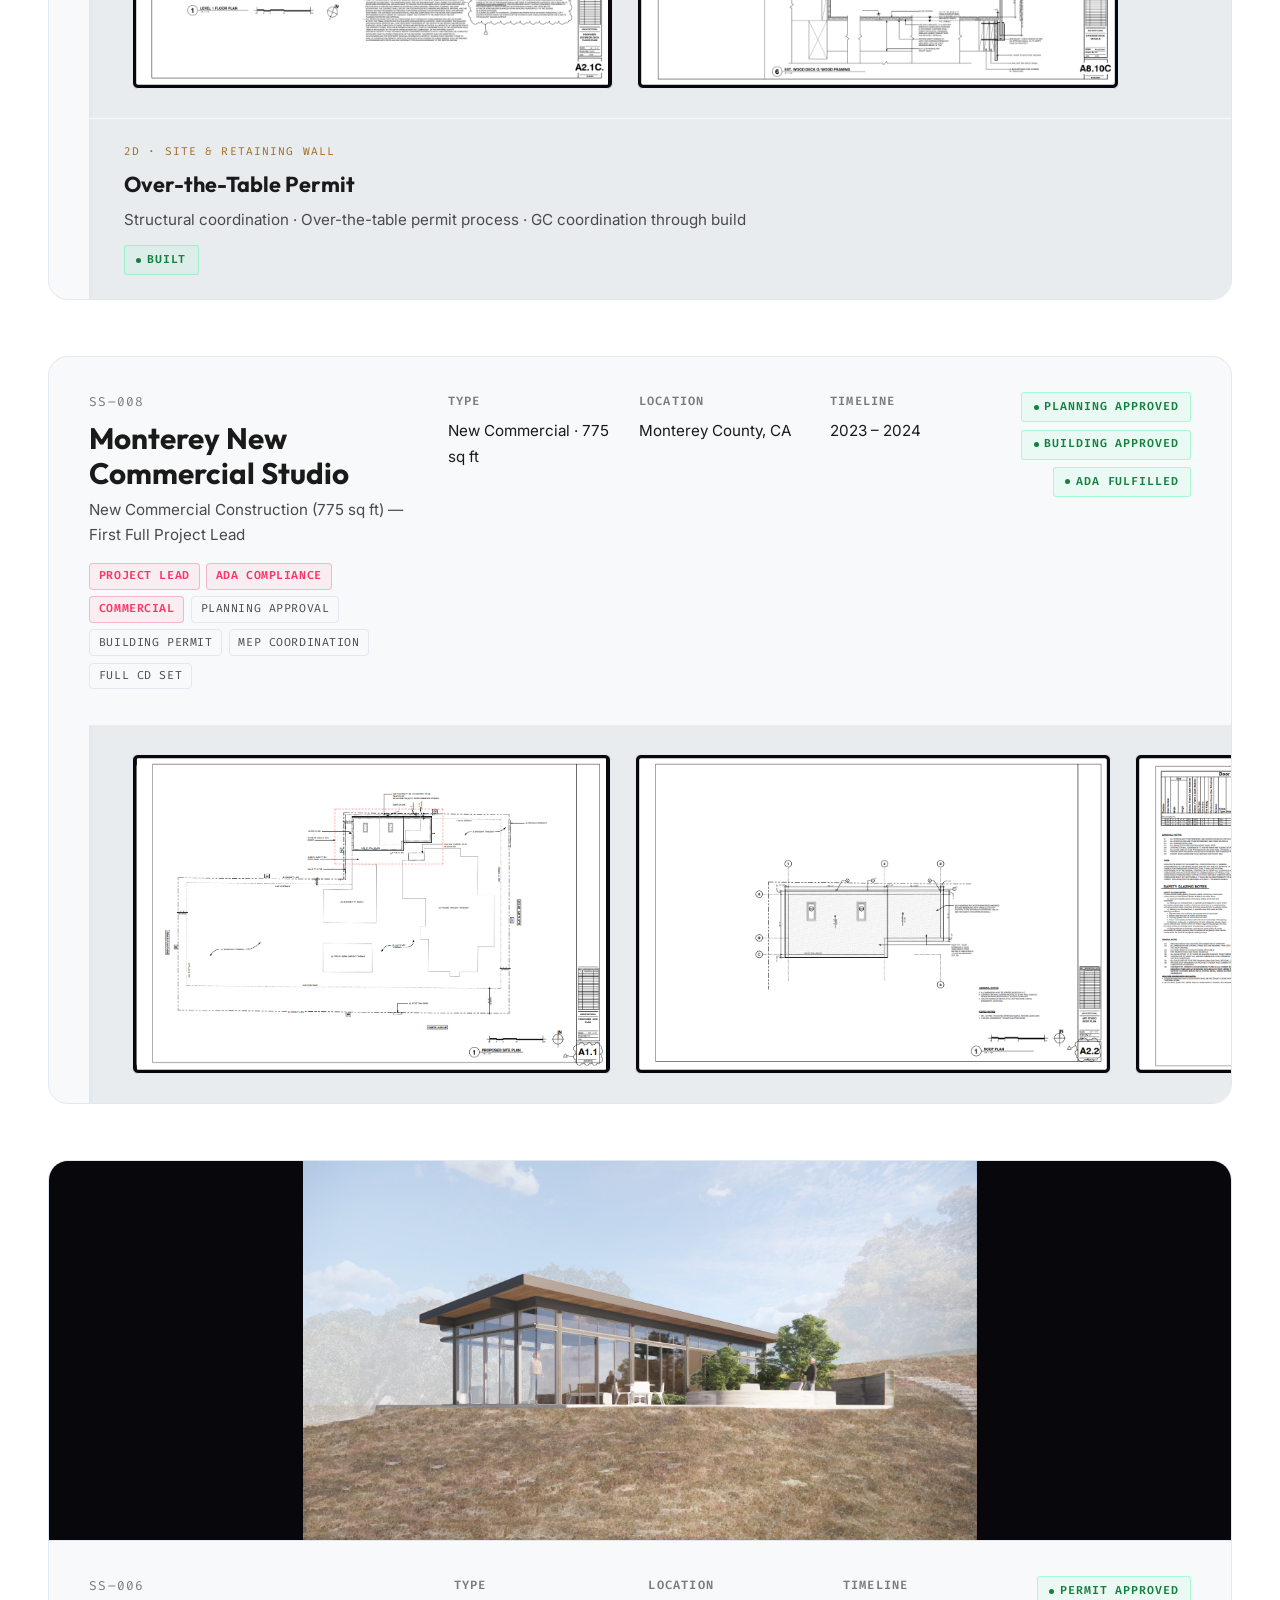
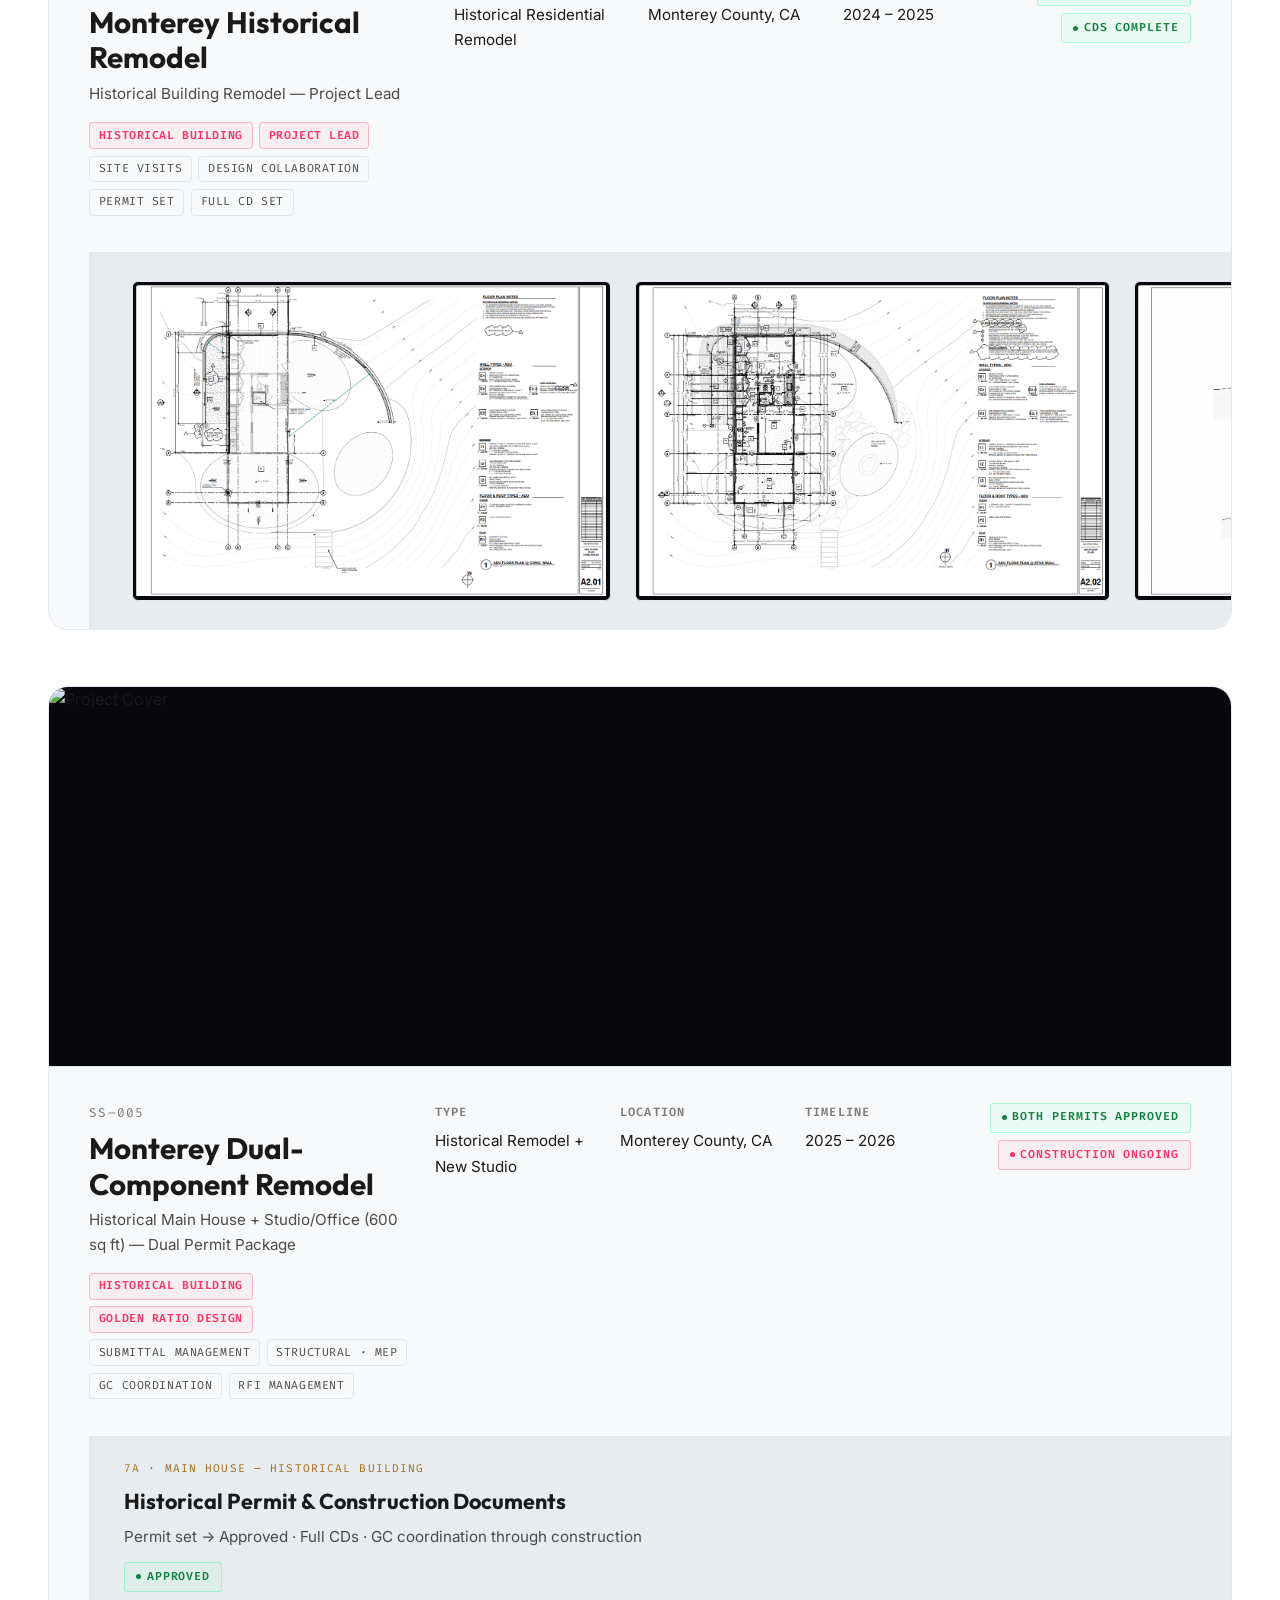
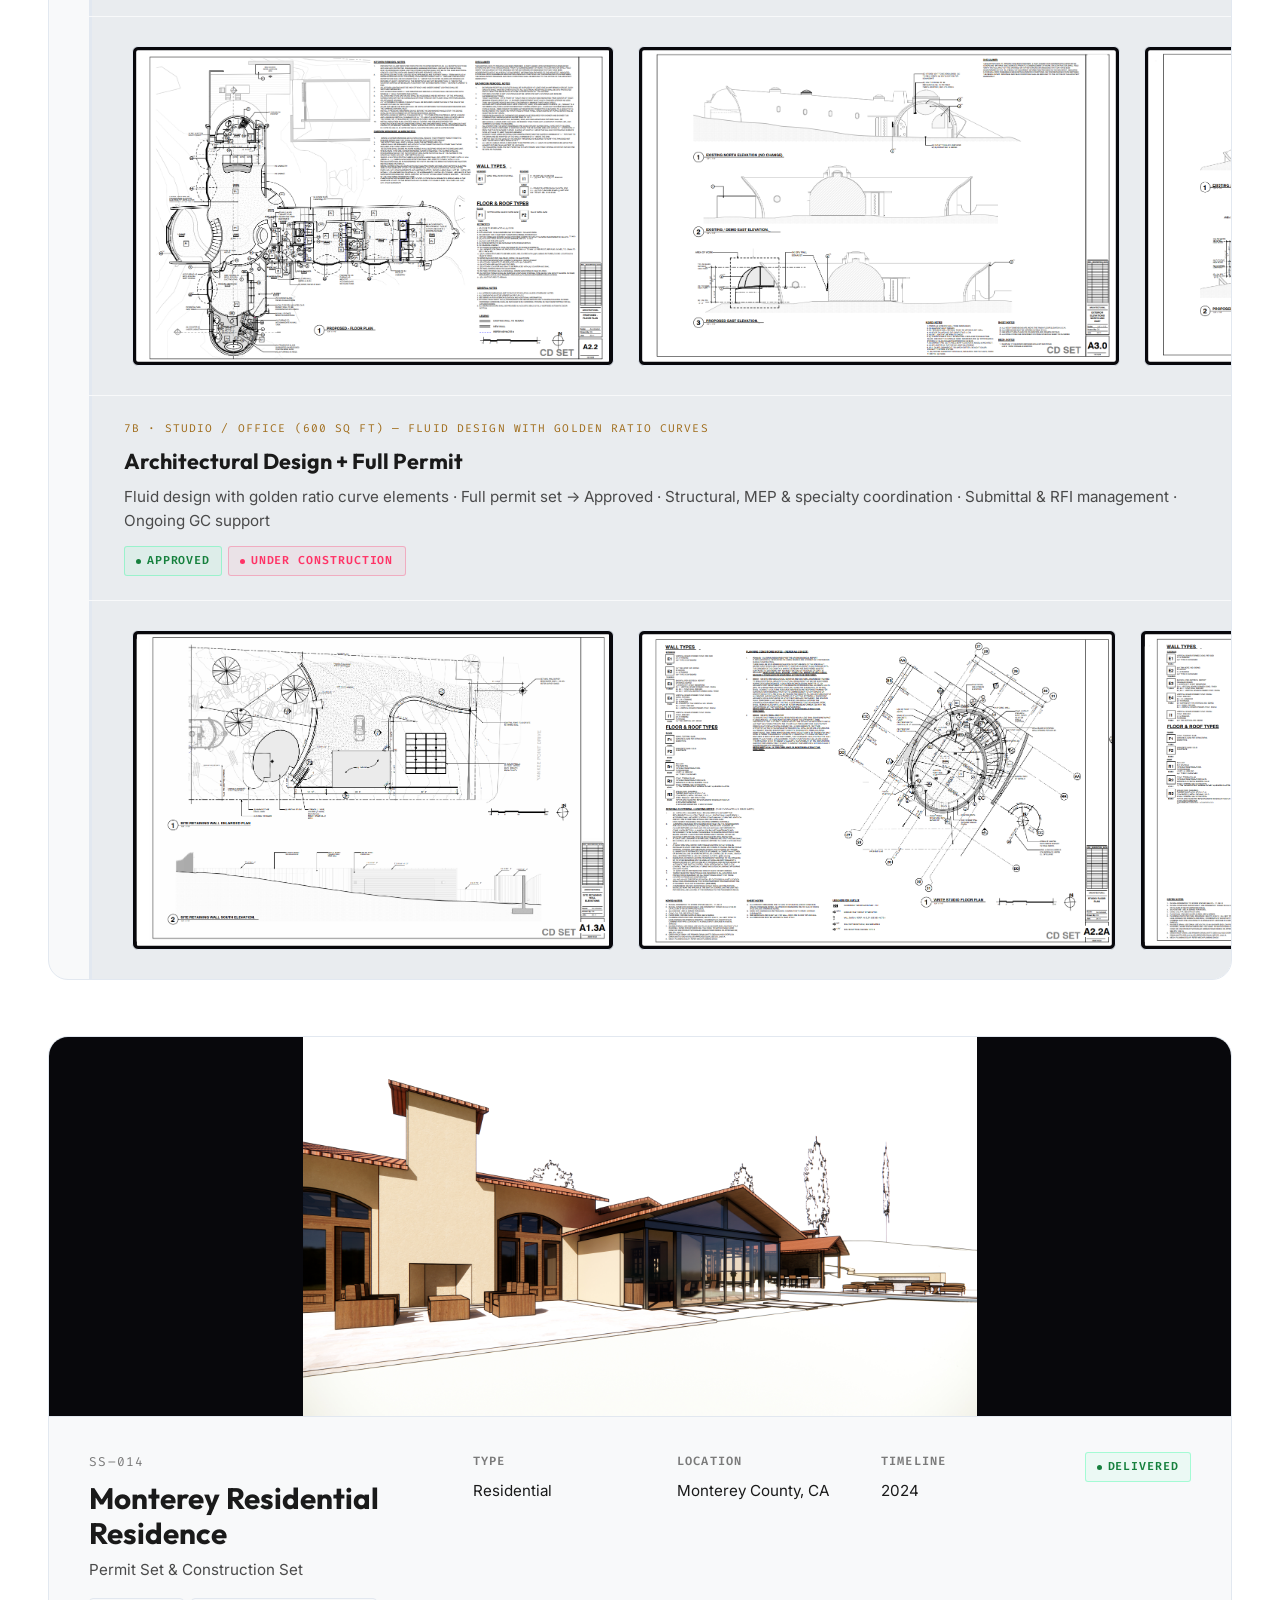
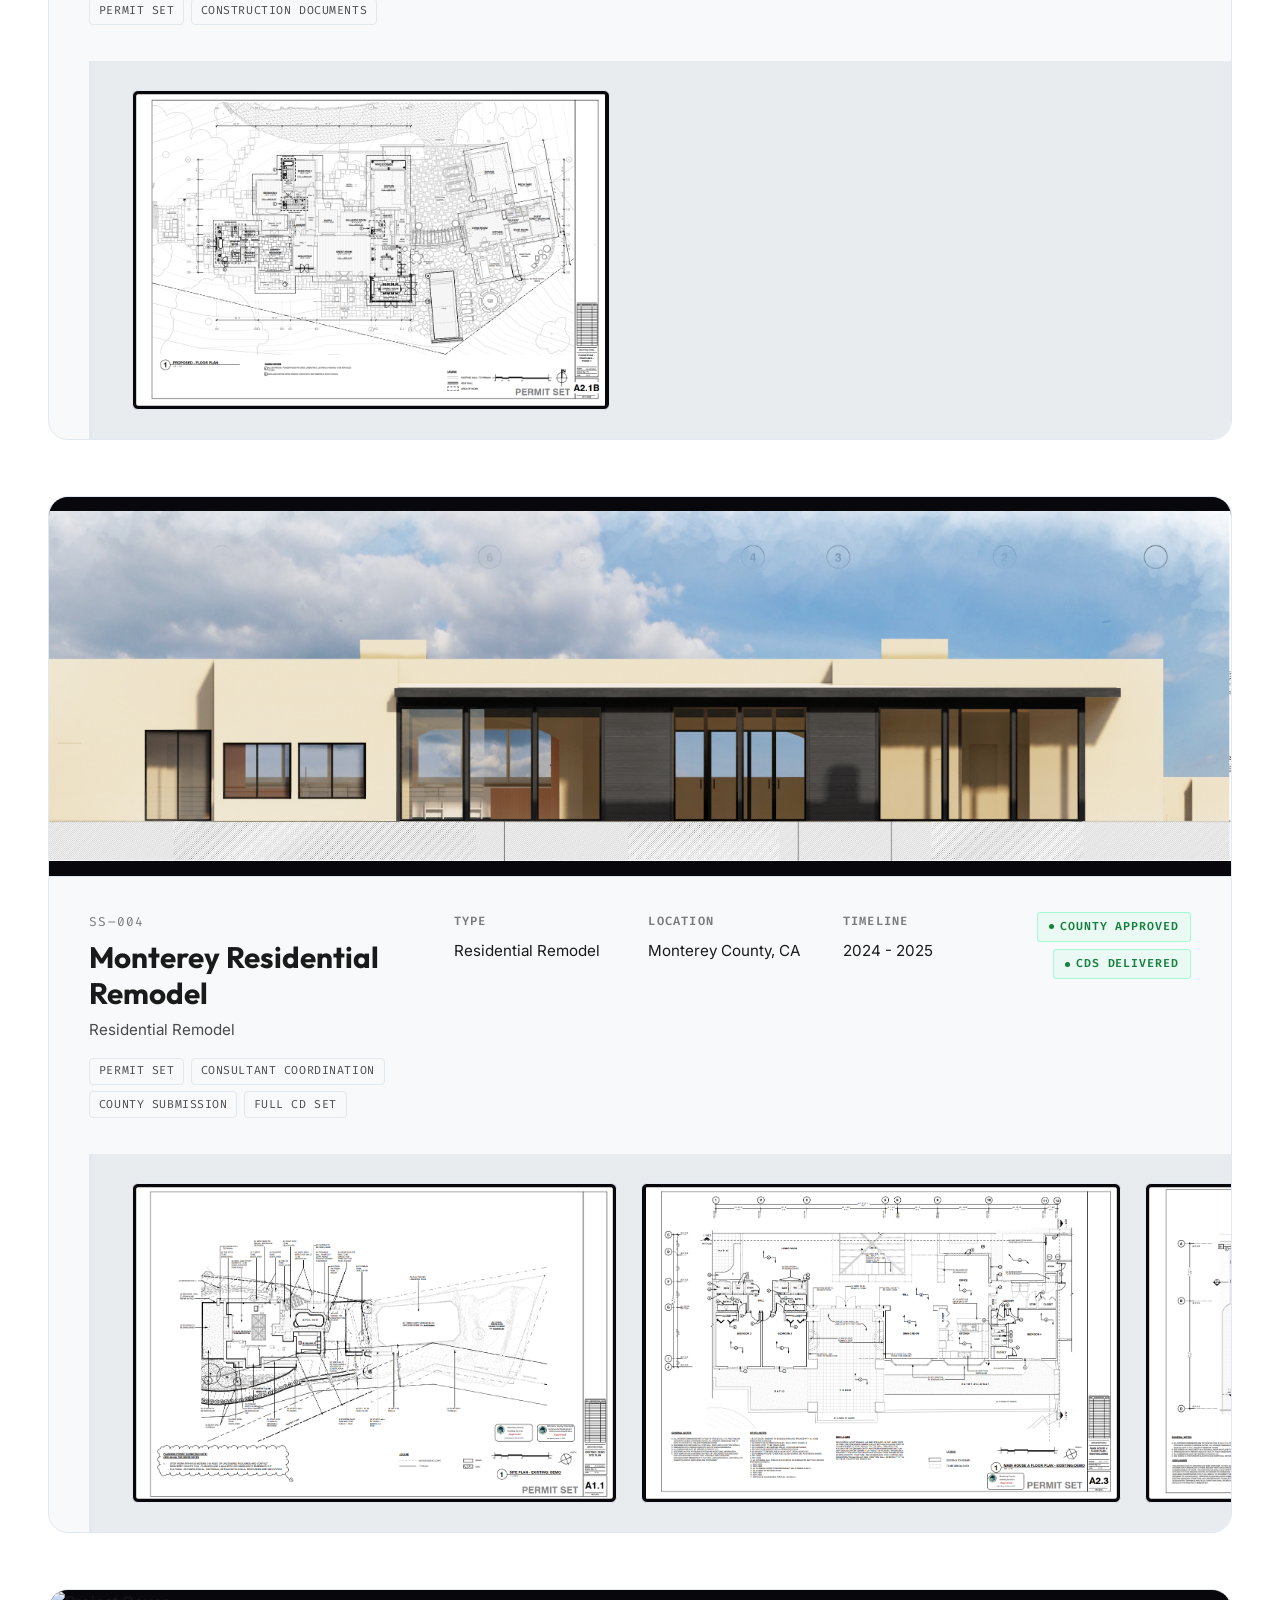
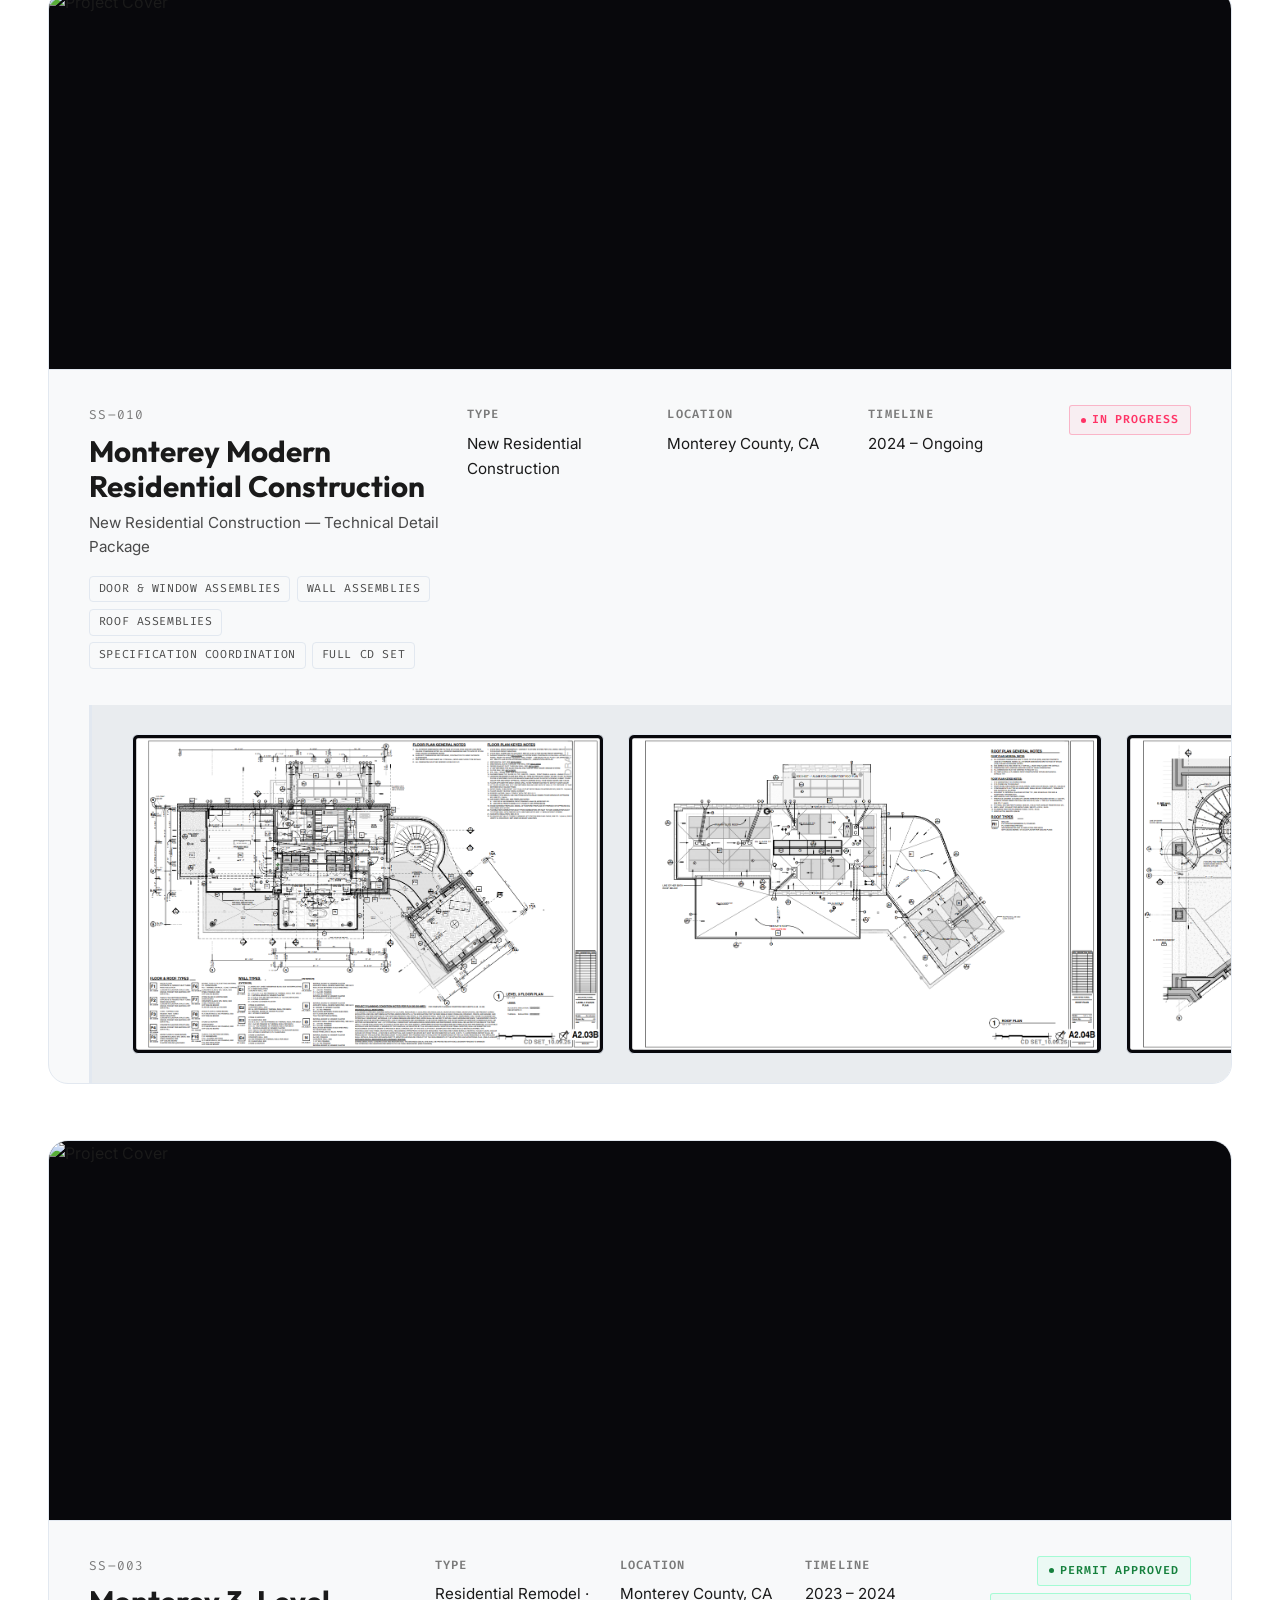
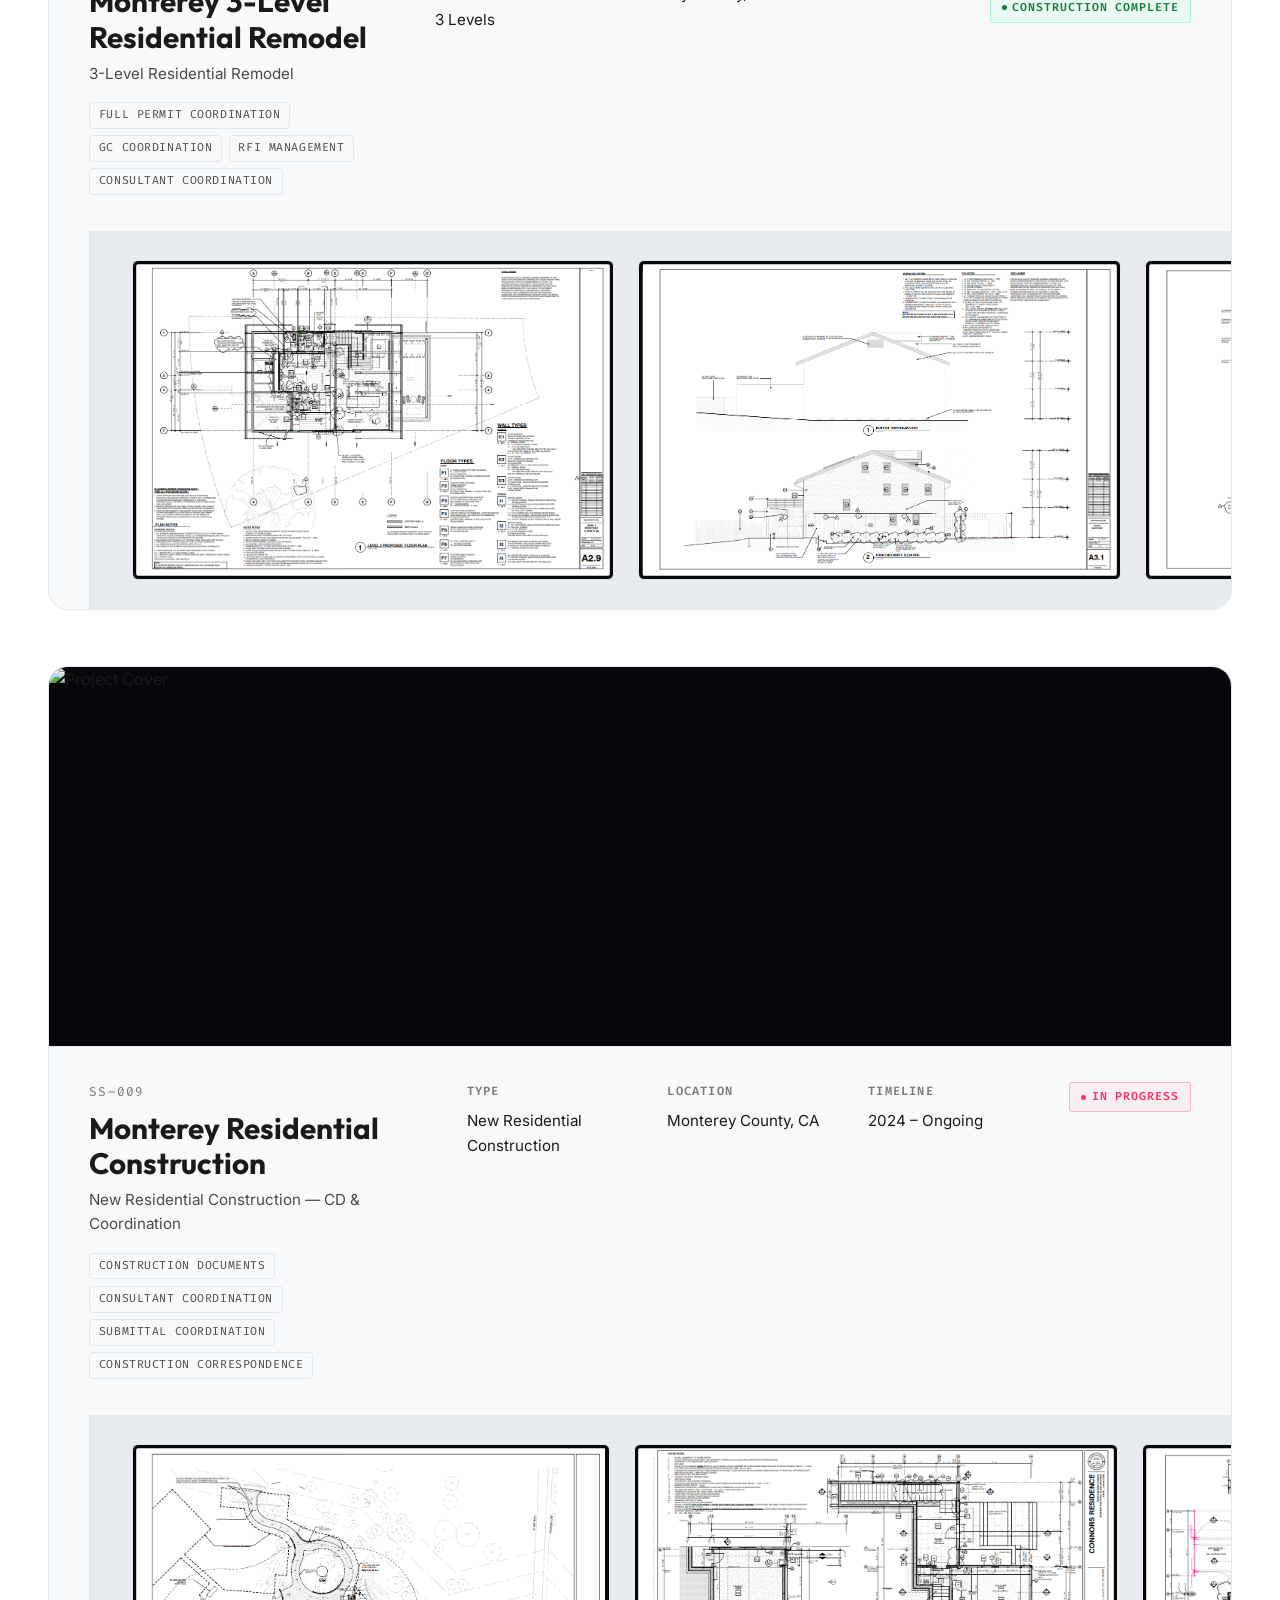
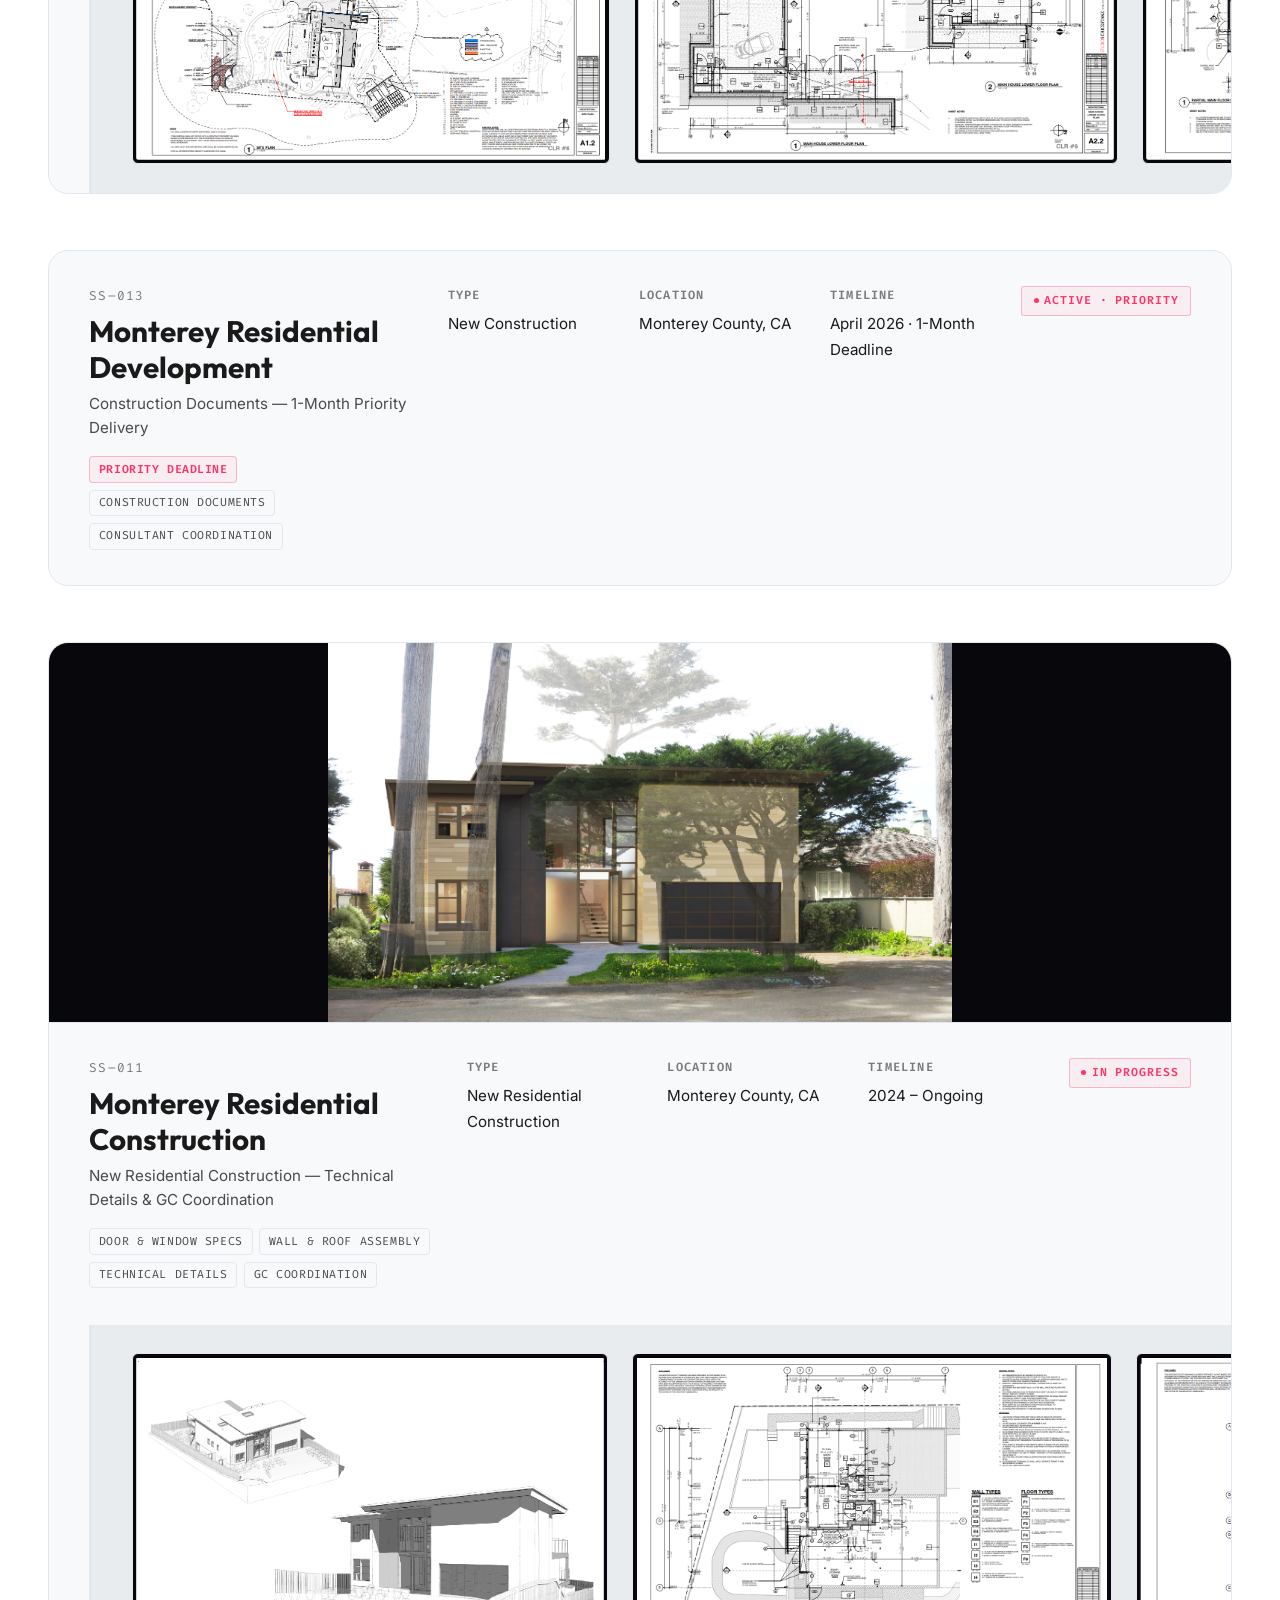
==== commit 69498a5e: "feat: add PDF portfolio and resume generation scripts, output documents, and LinkedIn feed integrati" ====
--- a/portfolio.html
+++ b/portfolio.html
@@ -37,7 +37,7 @@
       <a href="index.html#work">Featured Tools</a>
       <a href="index.html#contact">Contact</a>
       <a href="docs/Ar_Chandran_Shanmugam_Resume.pdf" target="_blank">Resume</a>
-      <a href="docs/Portfolio_2019_to_2022.pdf" target="_blank">2019-2022 PDF</a>
+      <a href="docs/Ar_Chandran_Shanmugam_Portfolio_2026.pdf" target="_blank" style="color: var(--vibrant-blue); font-weight: 600;">2026 PDF Portfolio</a>
       <a href="portfolio.html" class="active">Portfolio</a>
     </div>
     <a href="index.html" class="nav-back">← Home</a>
@@ -53,8 +53,11 @@
       <p class="page-sub">Architect &amp; Technical Delivery Portfolio — 15 permitted California residential and commercial building design projects, complex enclosure detailing, DD–CA documentation, and custom C# Revit API automation tools.</p>
       
       <div style="margin-top: 1.5rem; display: flex; flex-wrap: wrap; gap: 1rem; align-items: center;">
-        <a href="docs/Portfolio_2019_to_2022.pdf" target="_blank" class="btn-primary" style="padding: 0.75rem 1.4rem; font-size: 0.85rem; text-decoration: none; display: inline-flex; align-items: center; gap: 0.5rem; border-radius: 8px;">
-          <span>📂</span> View 2019–2022 Work Portfolio (PDF)
+        <a href="docs/Ar_Chandran_Shanmugam_Portfolio_2026.pdf" target="_blank" class="btn-primary" style="padding: 0.75rem 1.4rem; font-size: 0.85rem; text-decoration: none; display: inline-flex; align-items: center; gap: 0.5rem; border-radius: 8px;">
+          <span>📂</span> Download 2026 PDF Portfolio (Letter)
+        </a>
+        <a href="docs/Ar_Chandran_Shanmugam_Portfolio_ARCH_D_24x36.pdf" target="_blank" class="btn-primary" style="padding: 0.75rem 1.4rem; font-size: 0.85rem; text-decoration: none; display: inline-flex; align-items: center; gap: 0.5rem; border-radius: 8px; background: #0F172A;">
+          <span>📐</span> Download 24"×36" ARCH D Sheet Set
         </a>
         <a href="docs/Ar_Chandran_Shanmugam_Resume.pdf" target="_blank" class="btn-secondary" style="padding: 0.75rem 1.4rem; font-size: 0.85rem; text-decoration: none; display: inline-flex; align-items: center; gap: 0.5rem; border-radius: 8px;">
           <span>📄</span> View Resume / CV
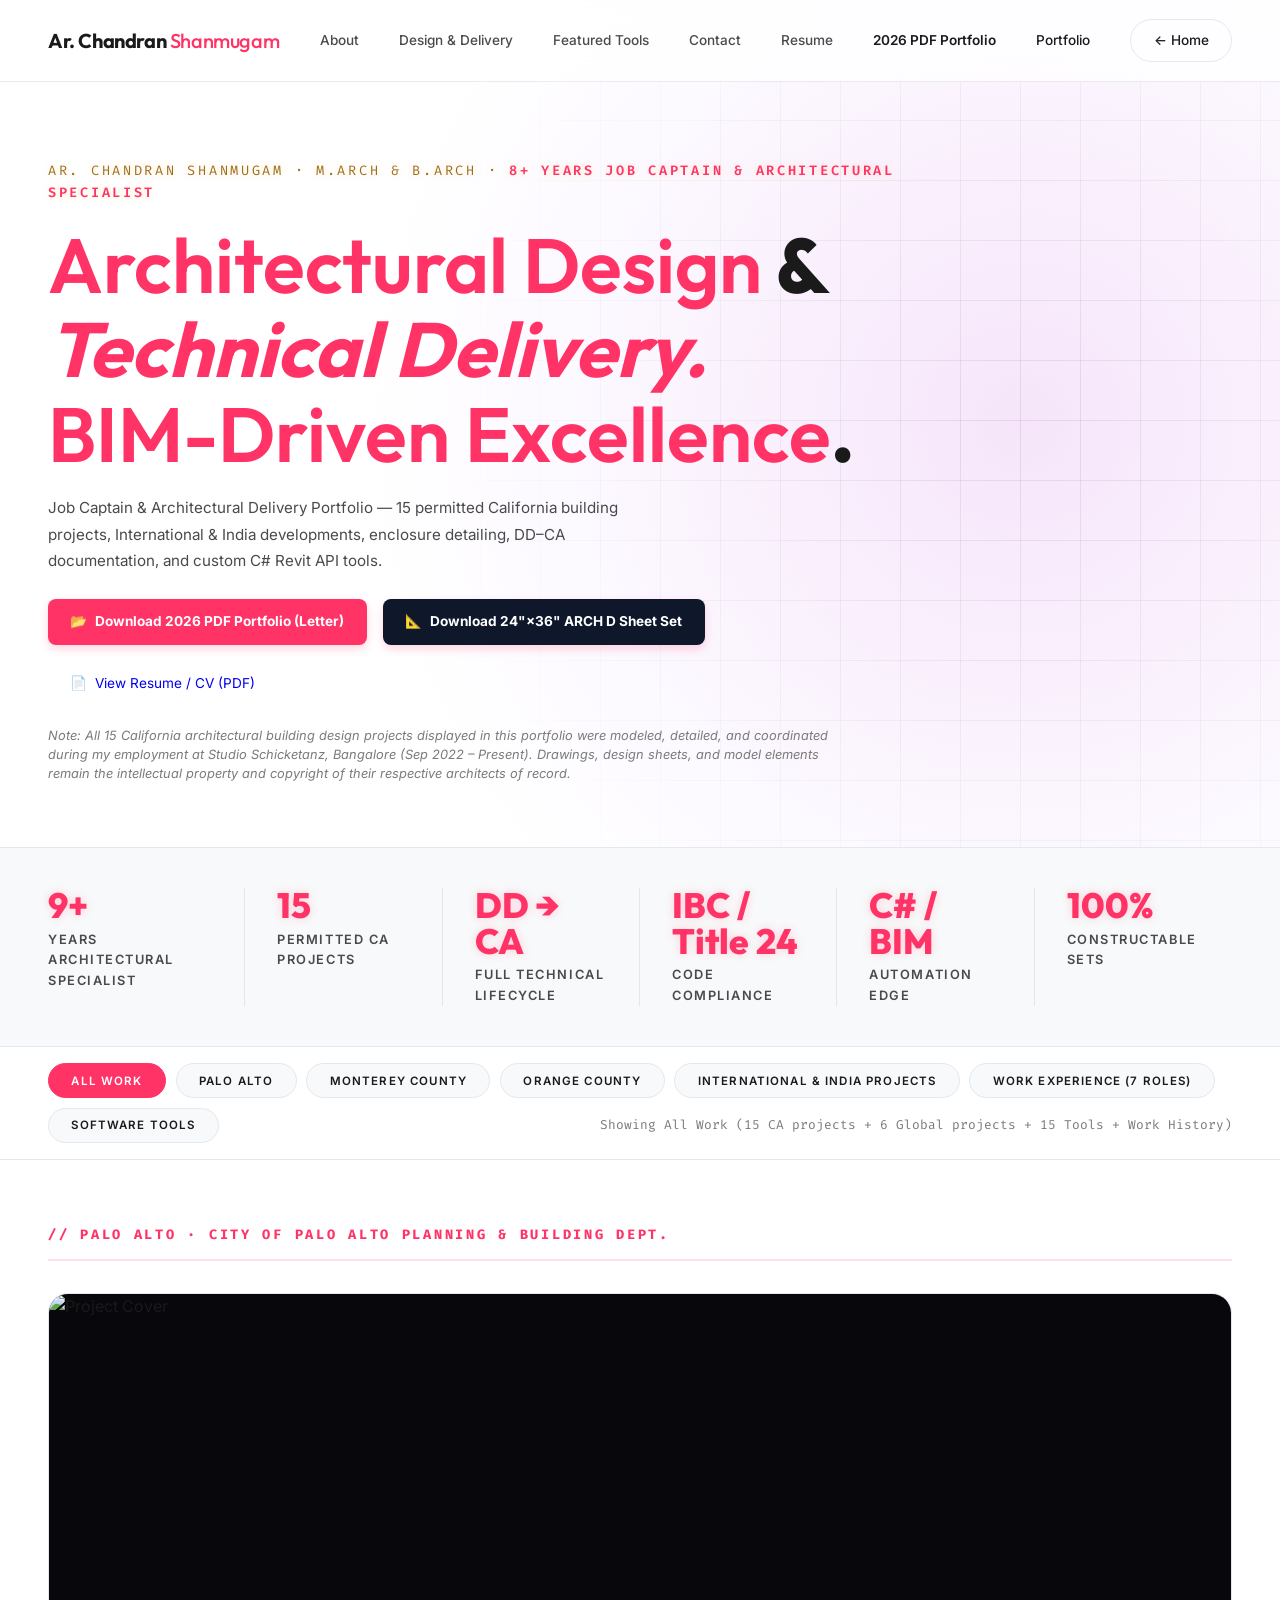
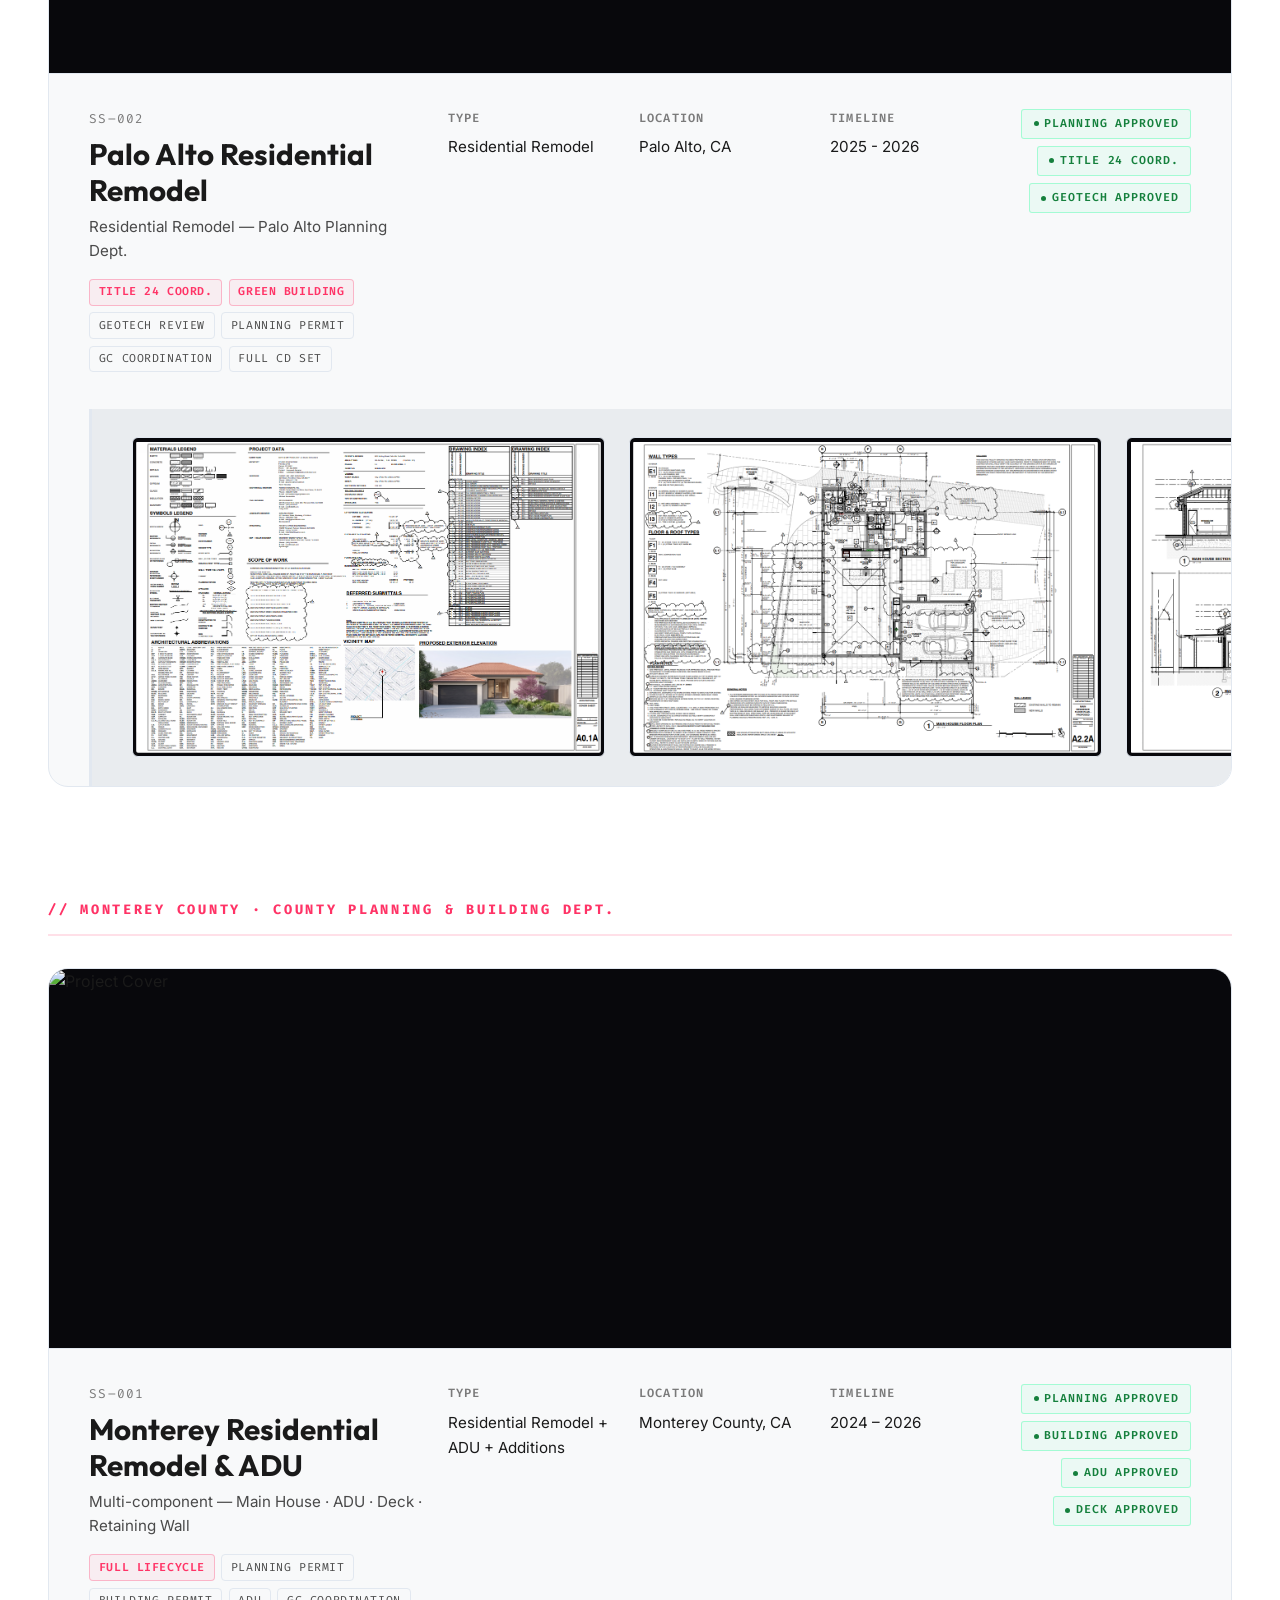
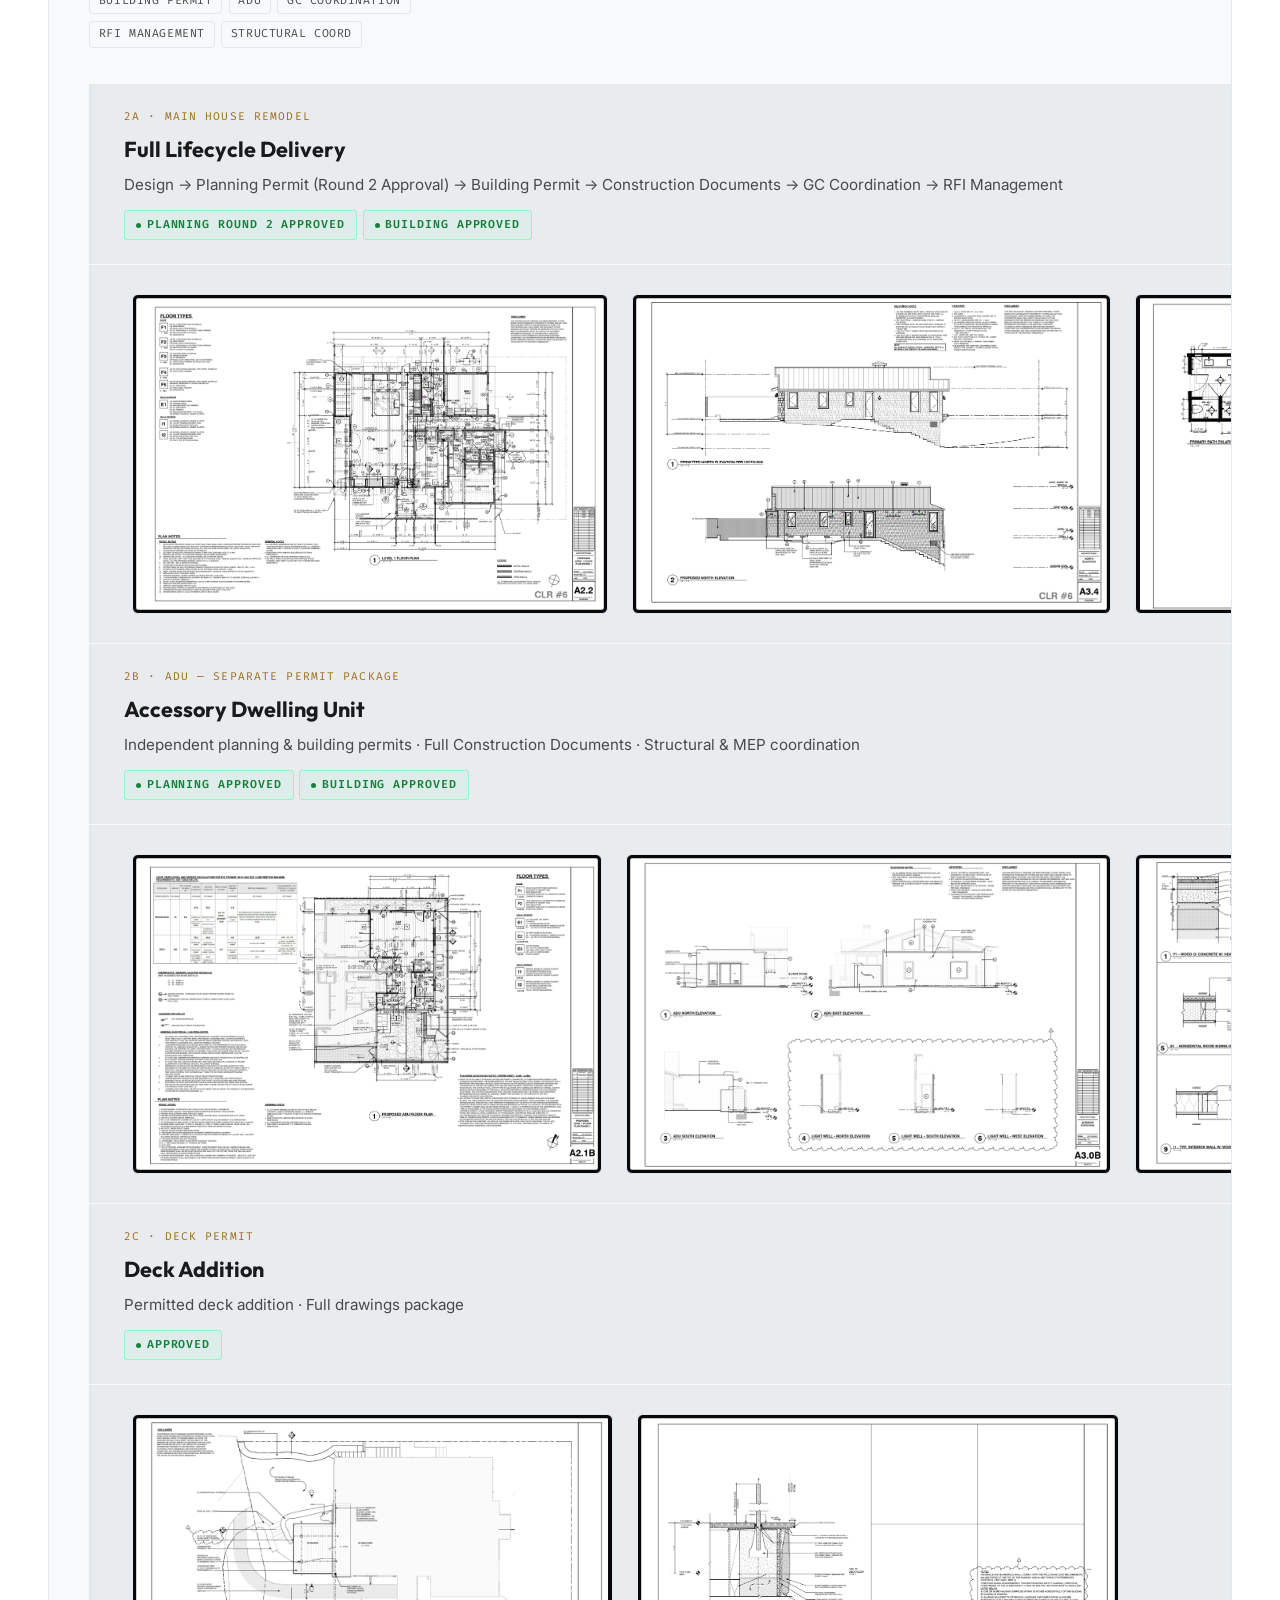
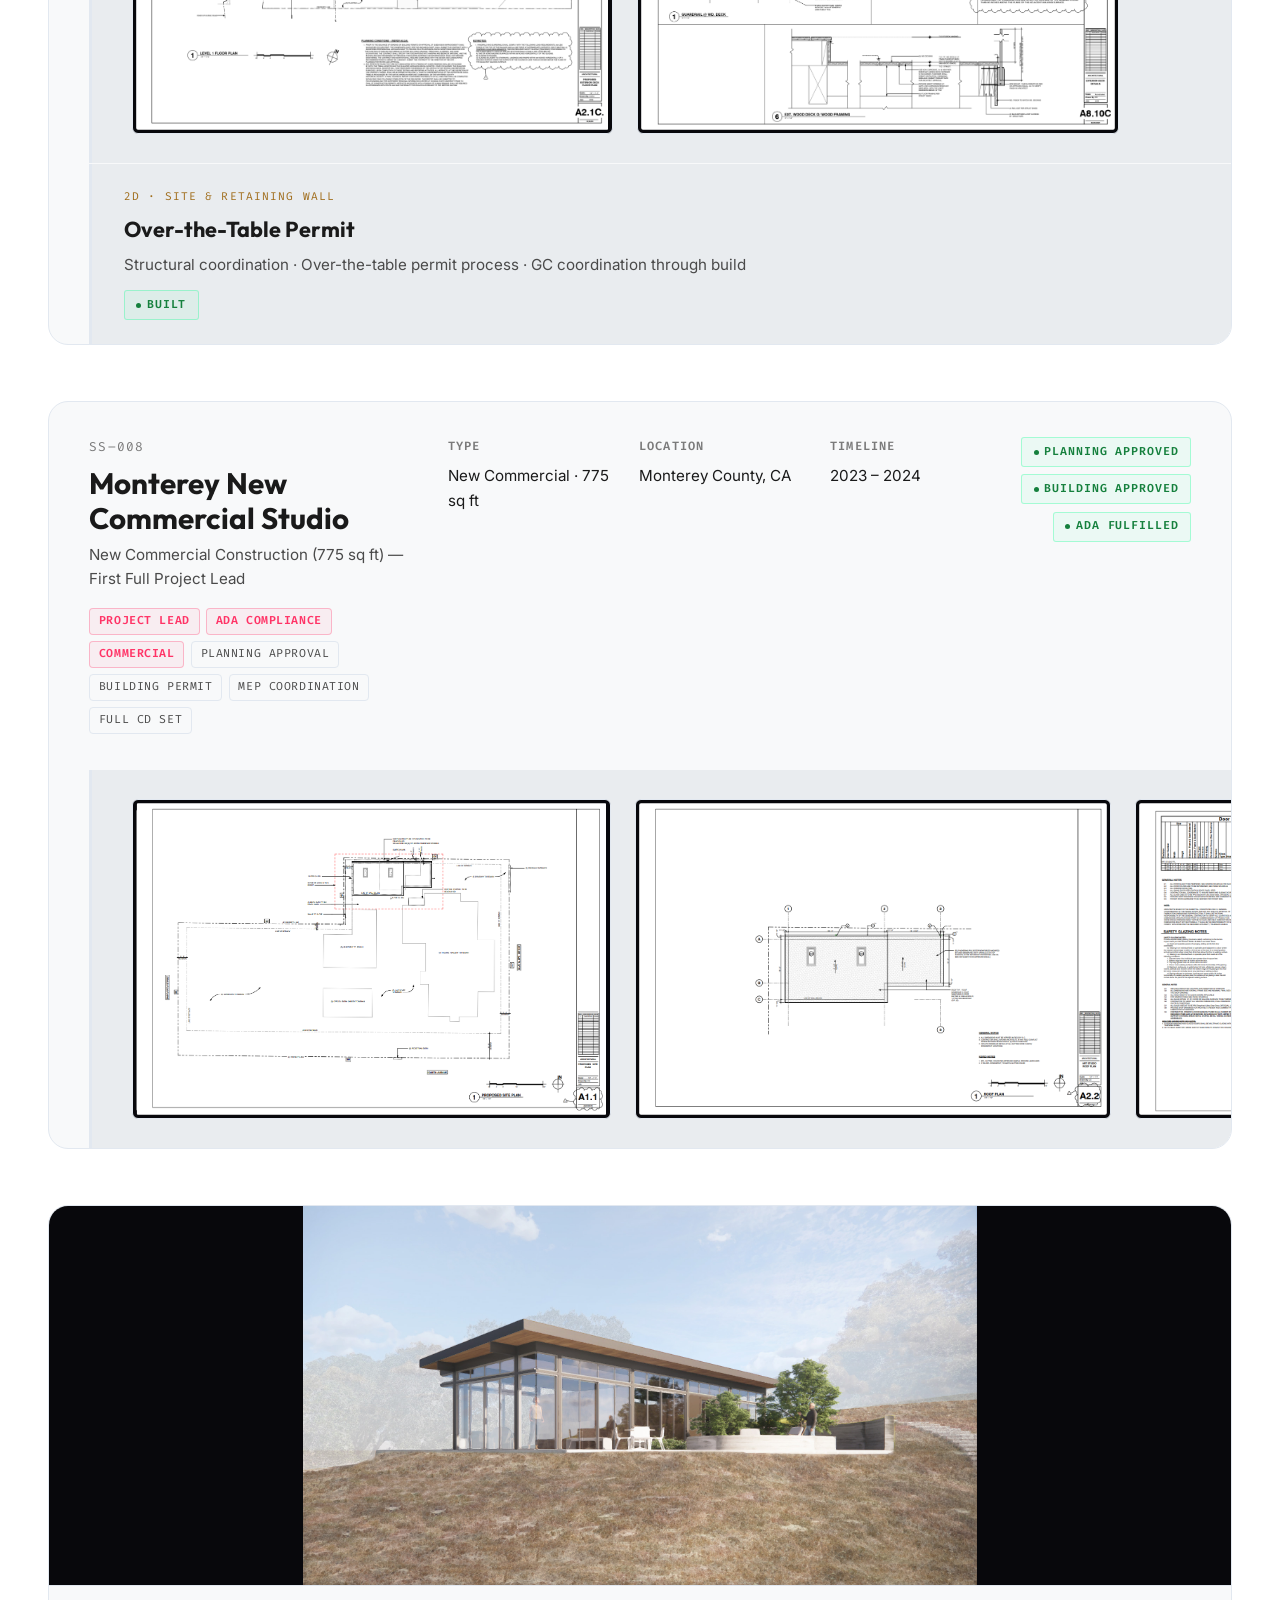
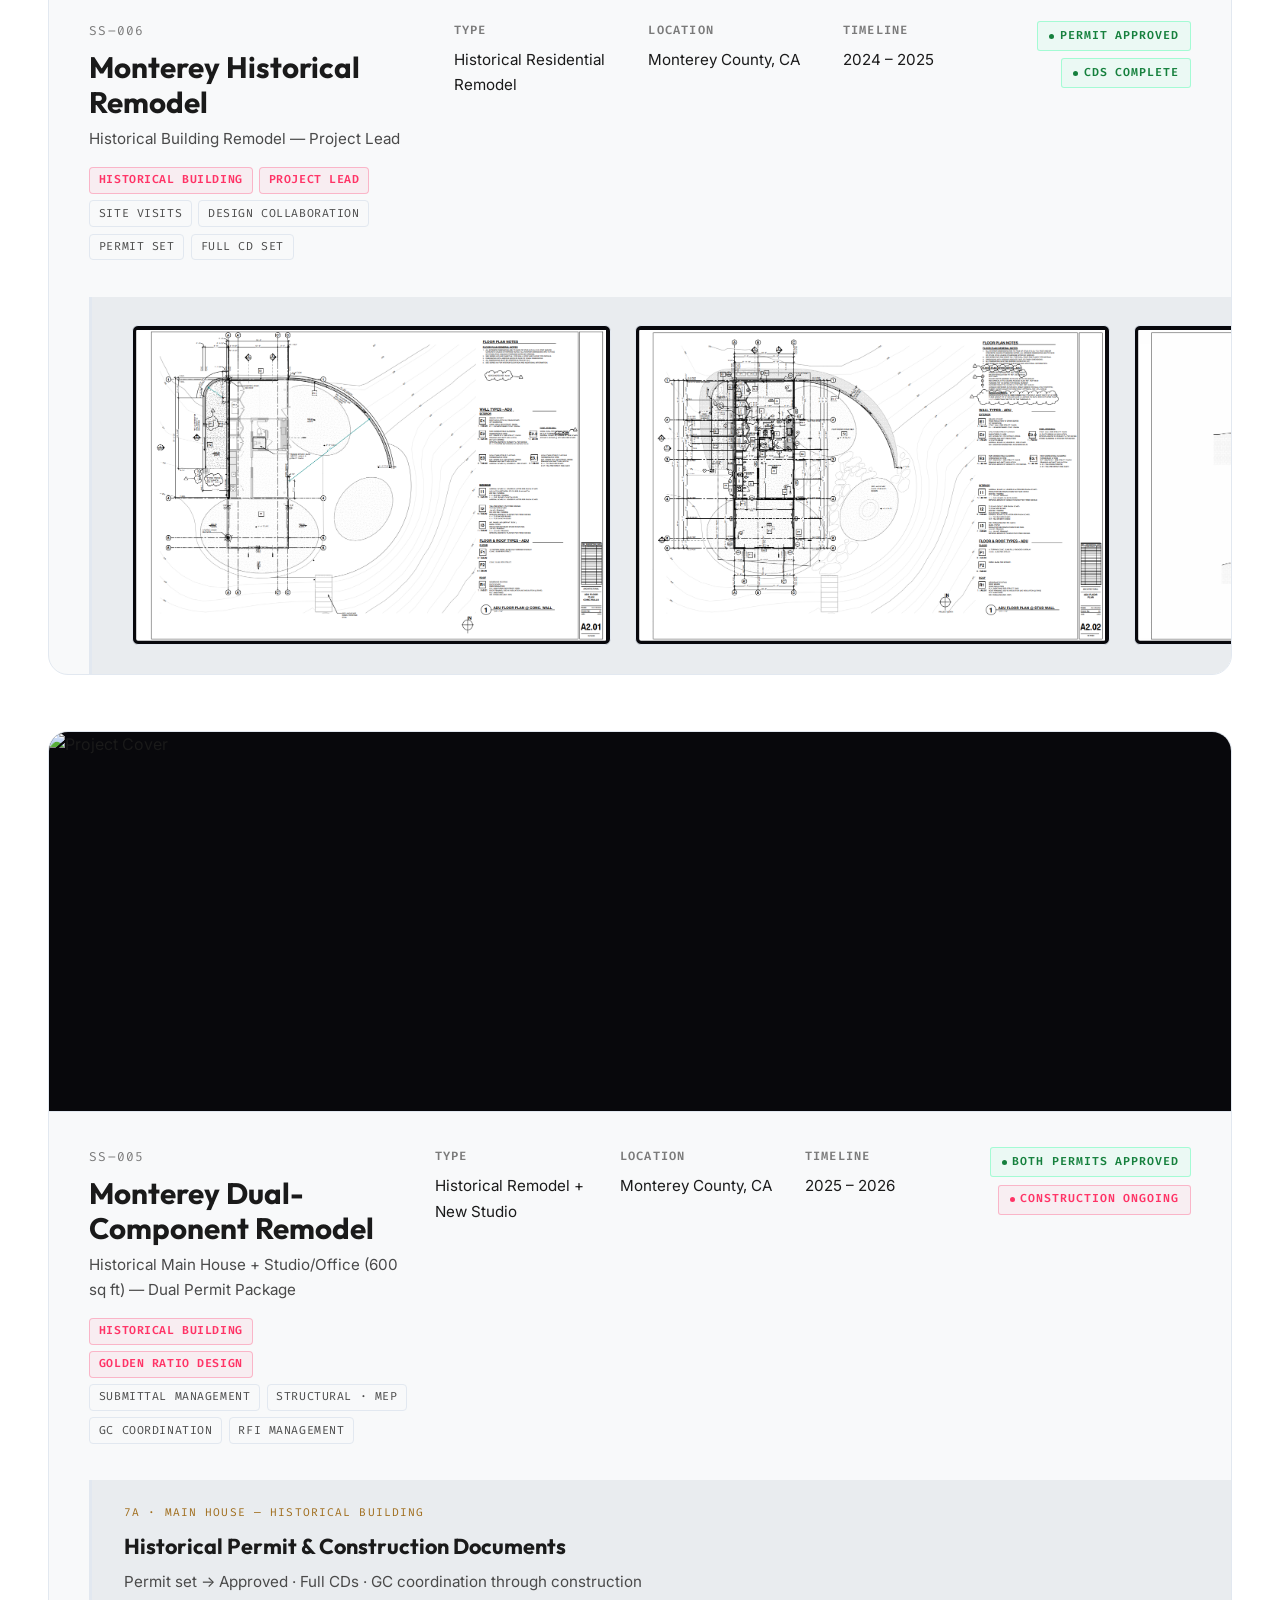
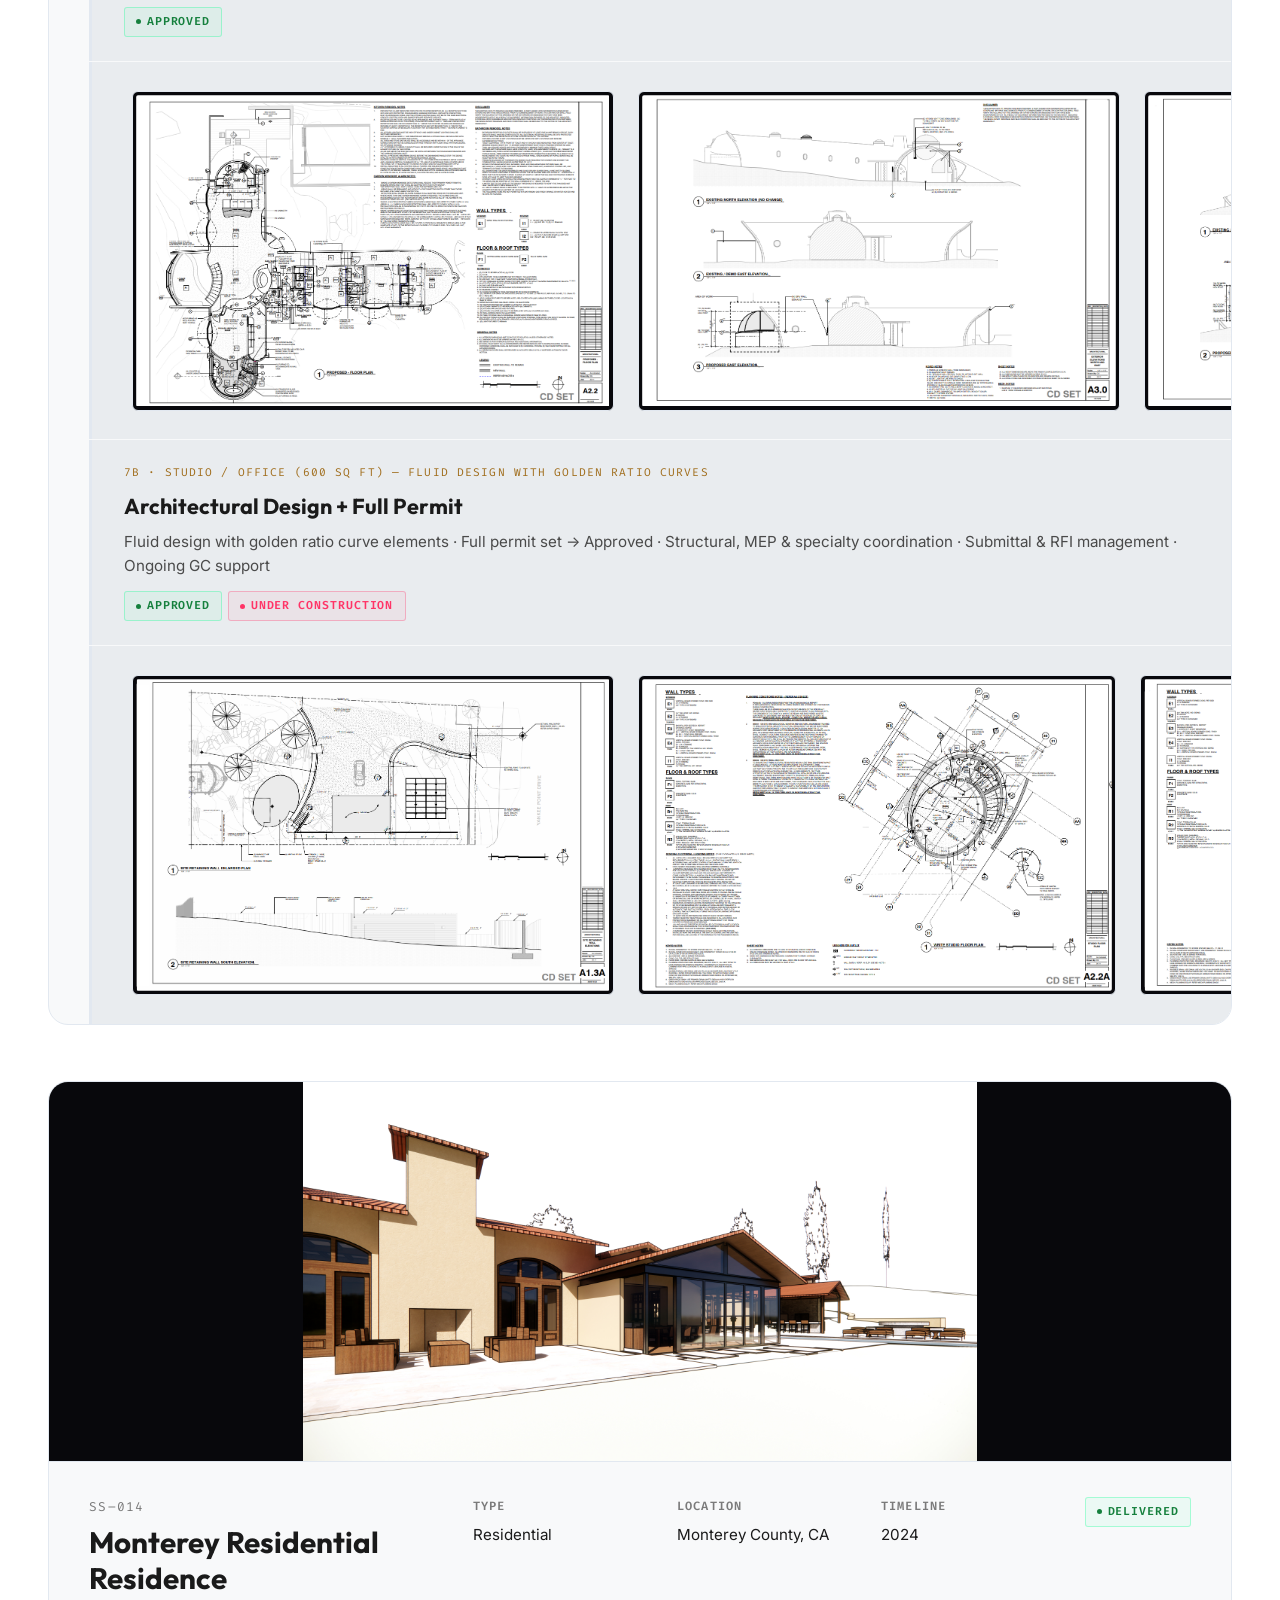
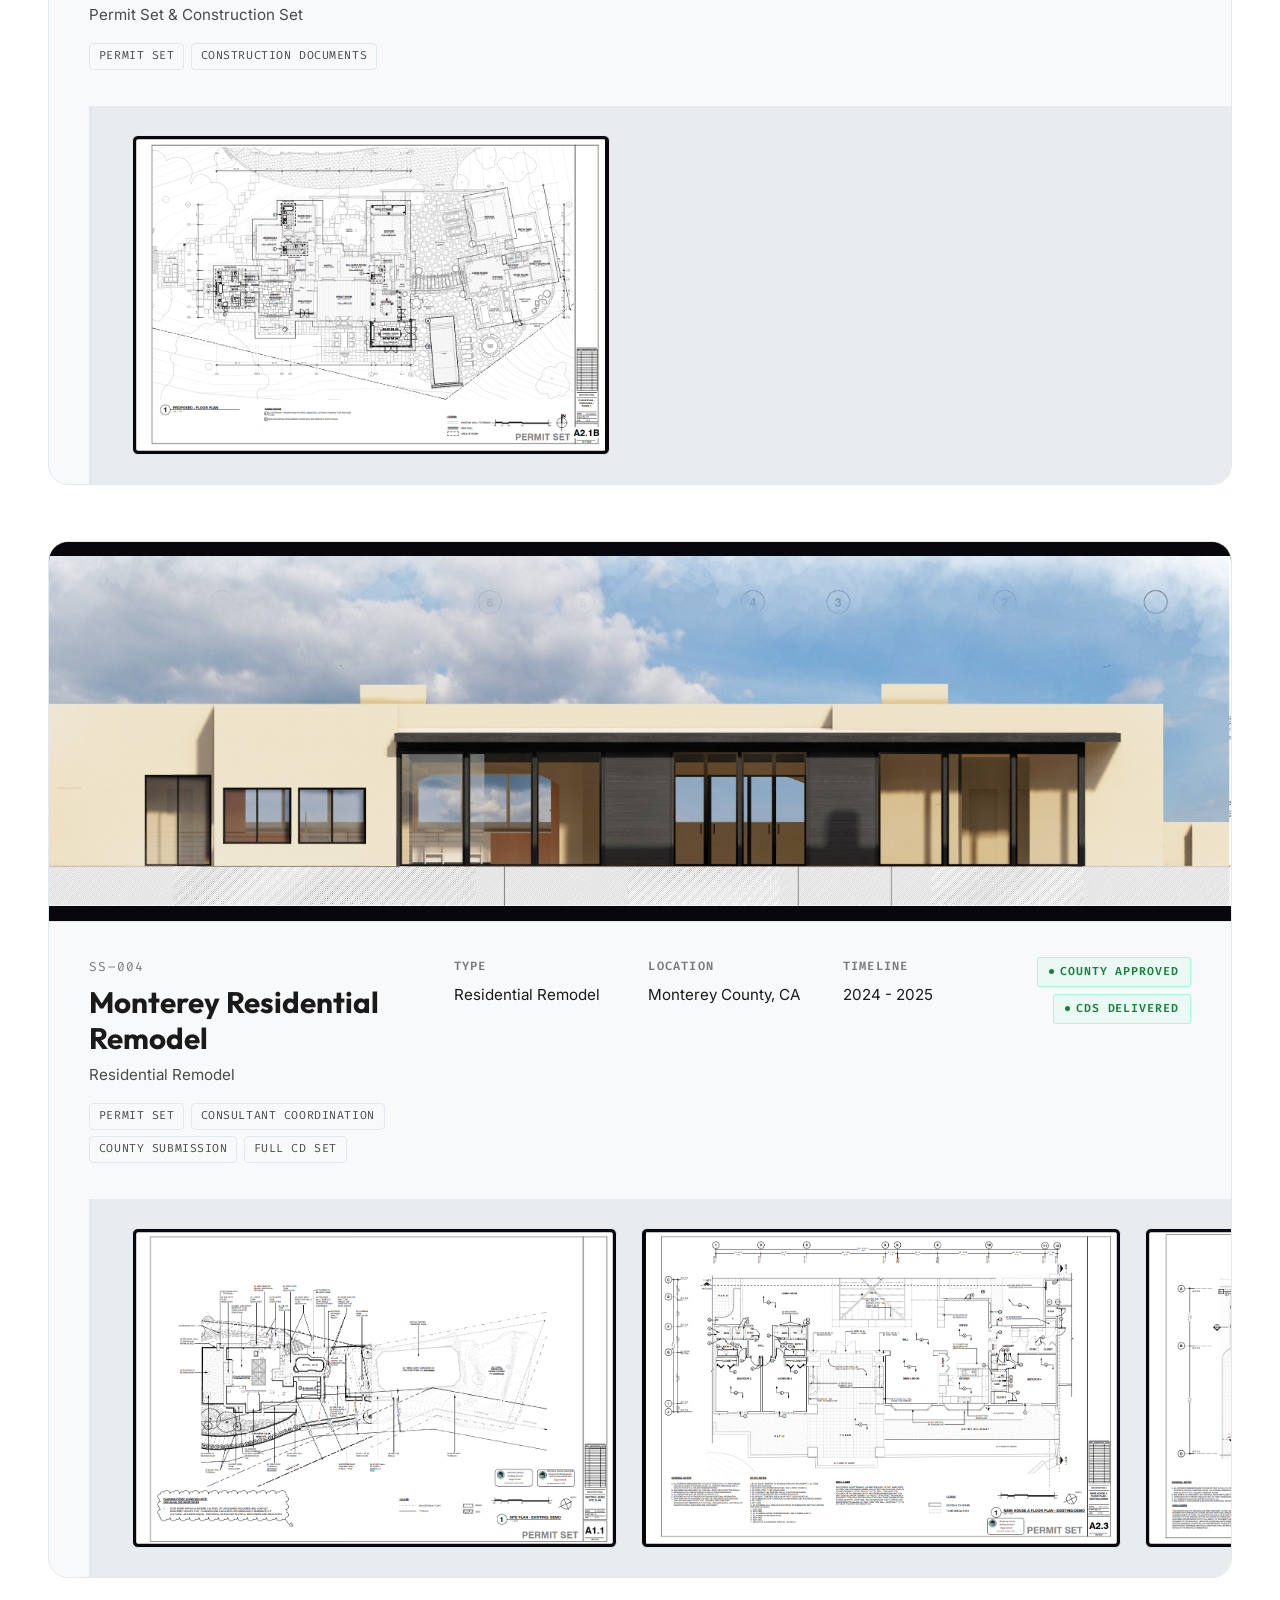
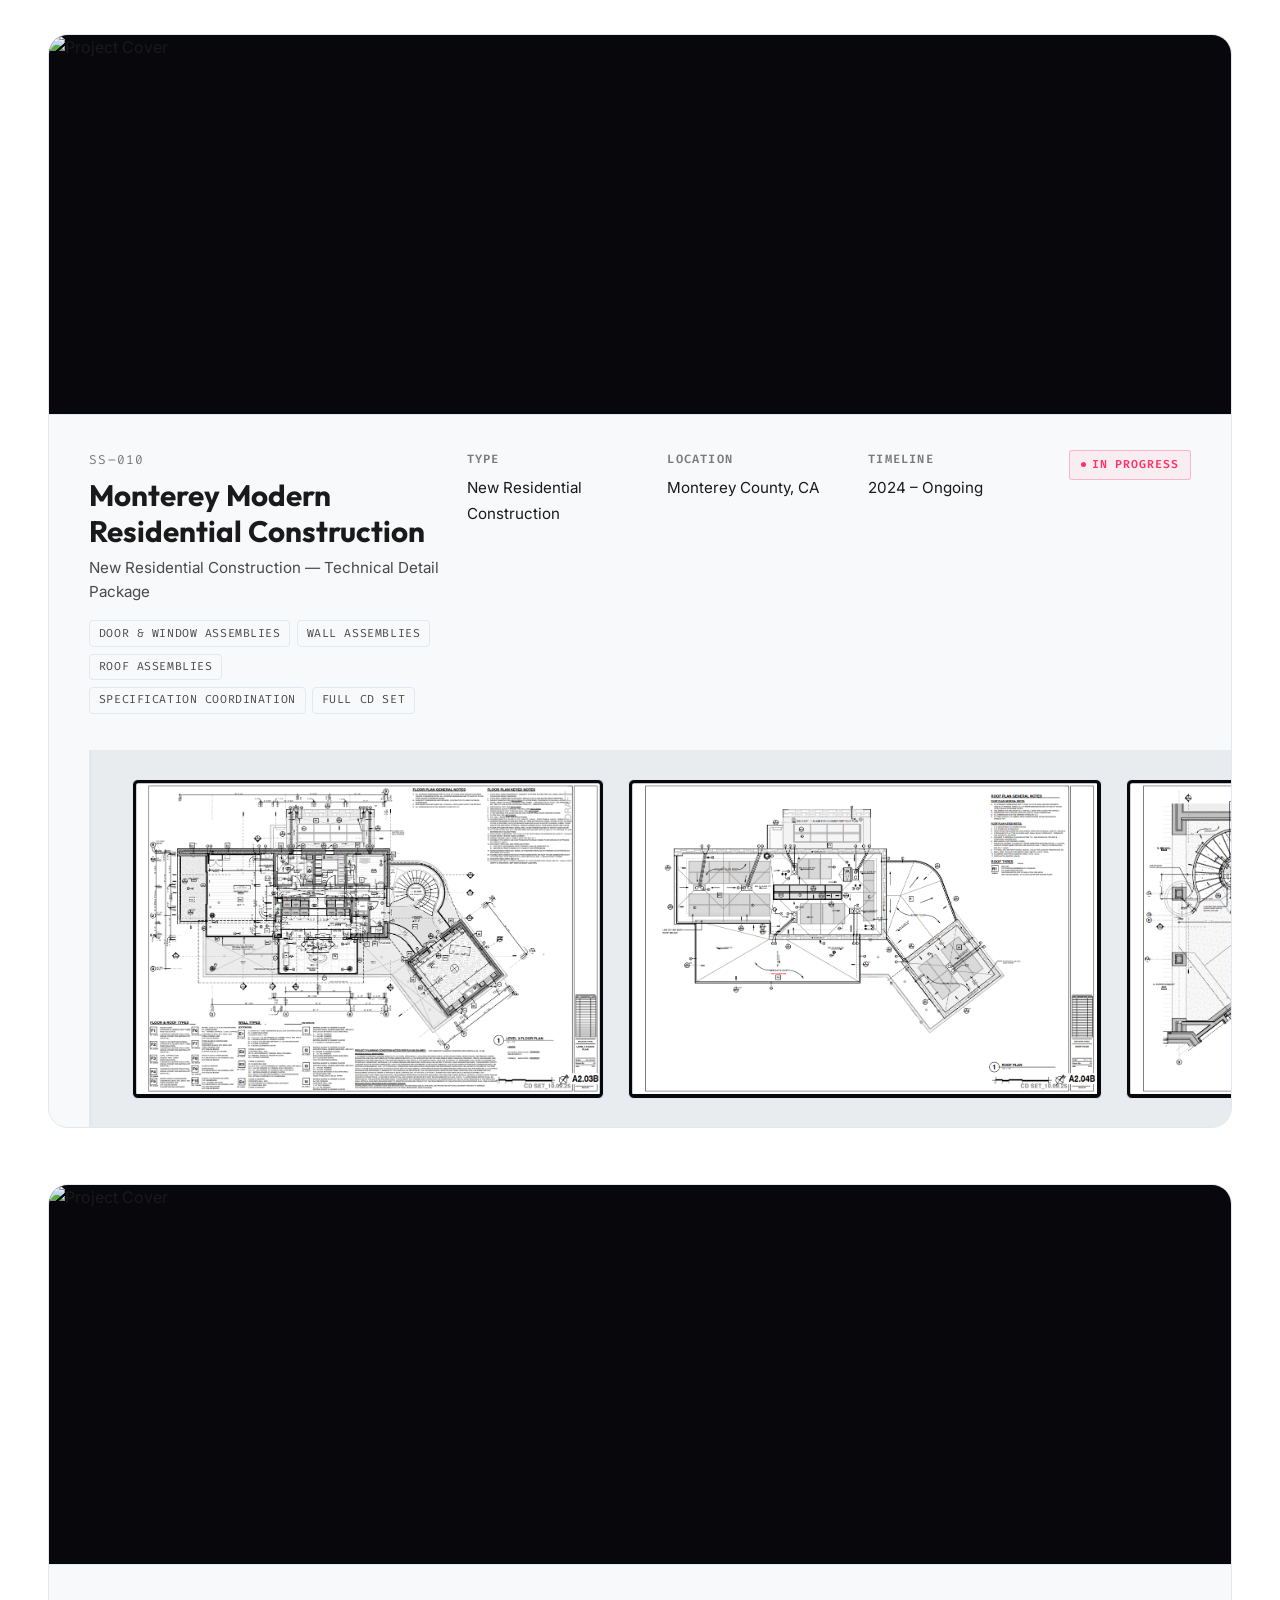
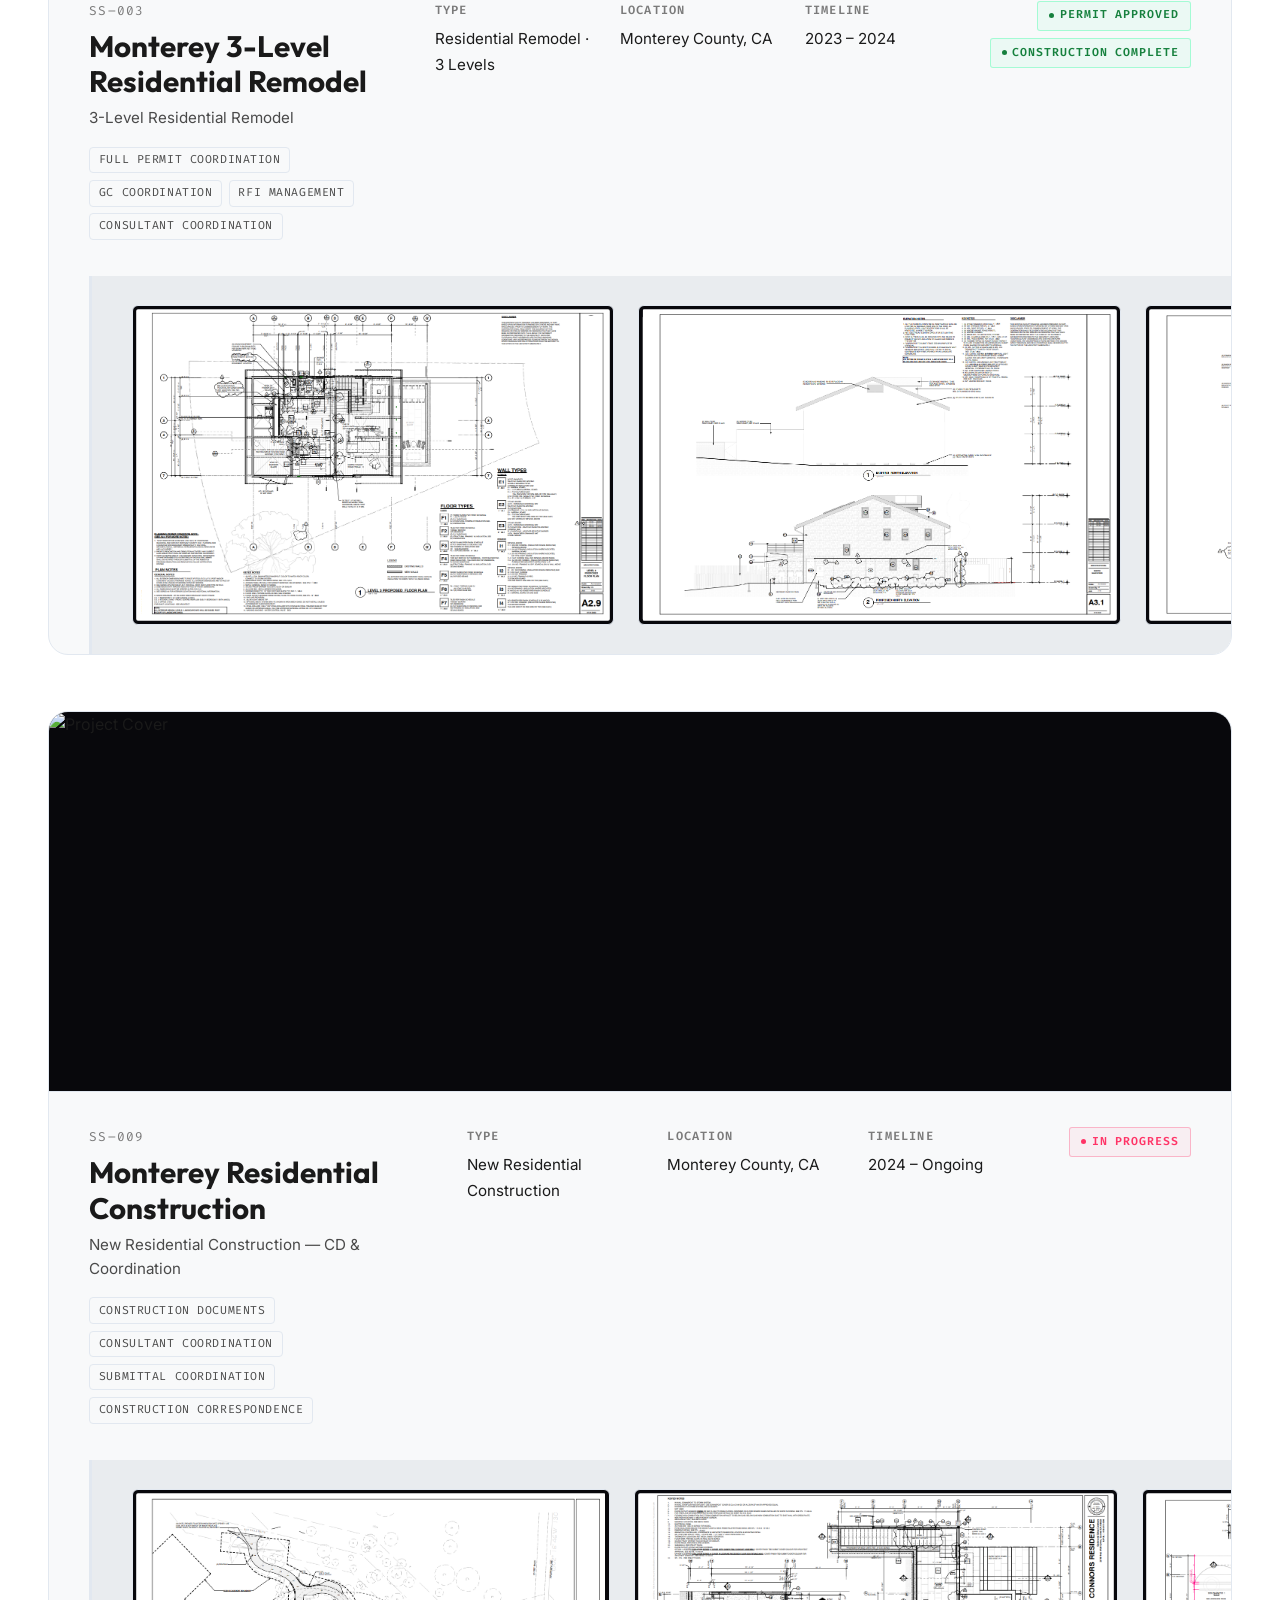
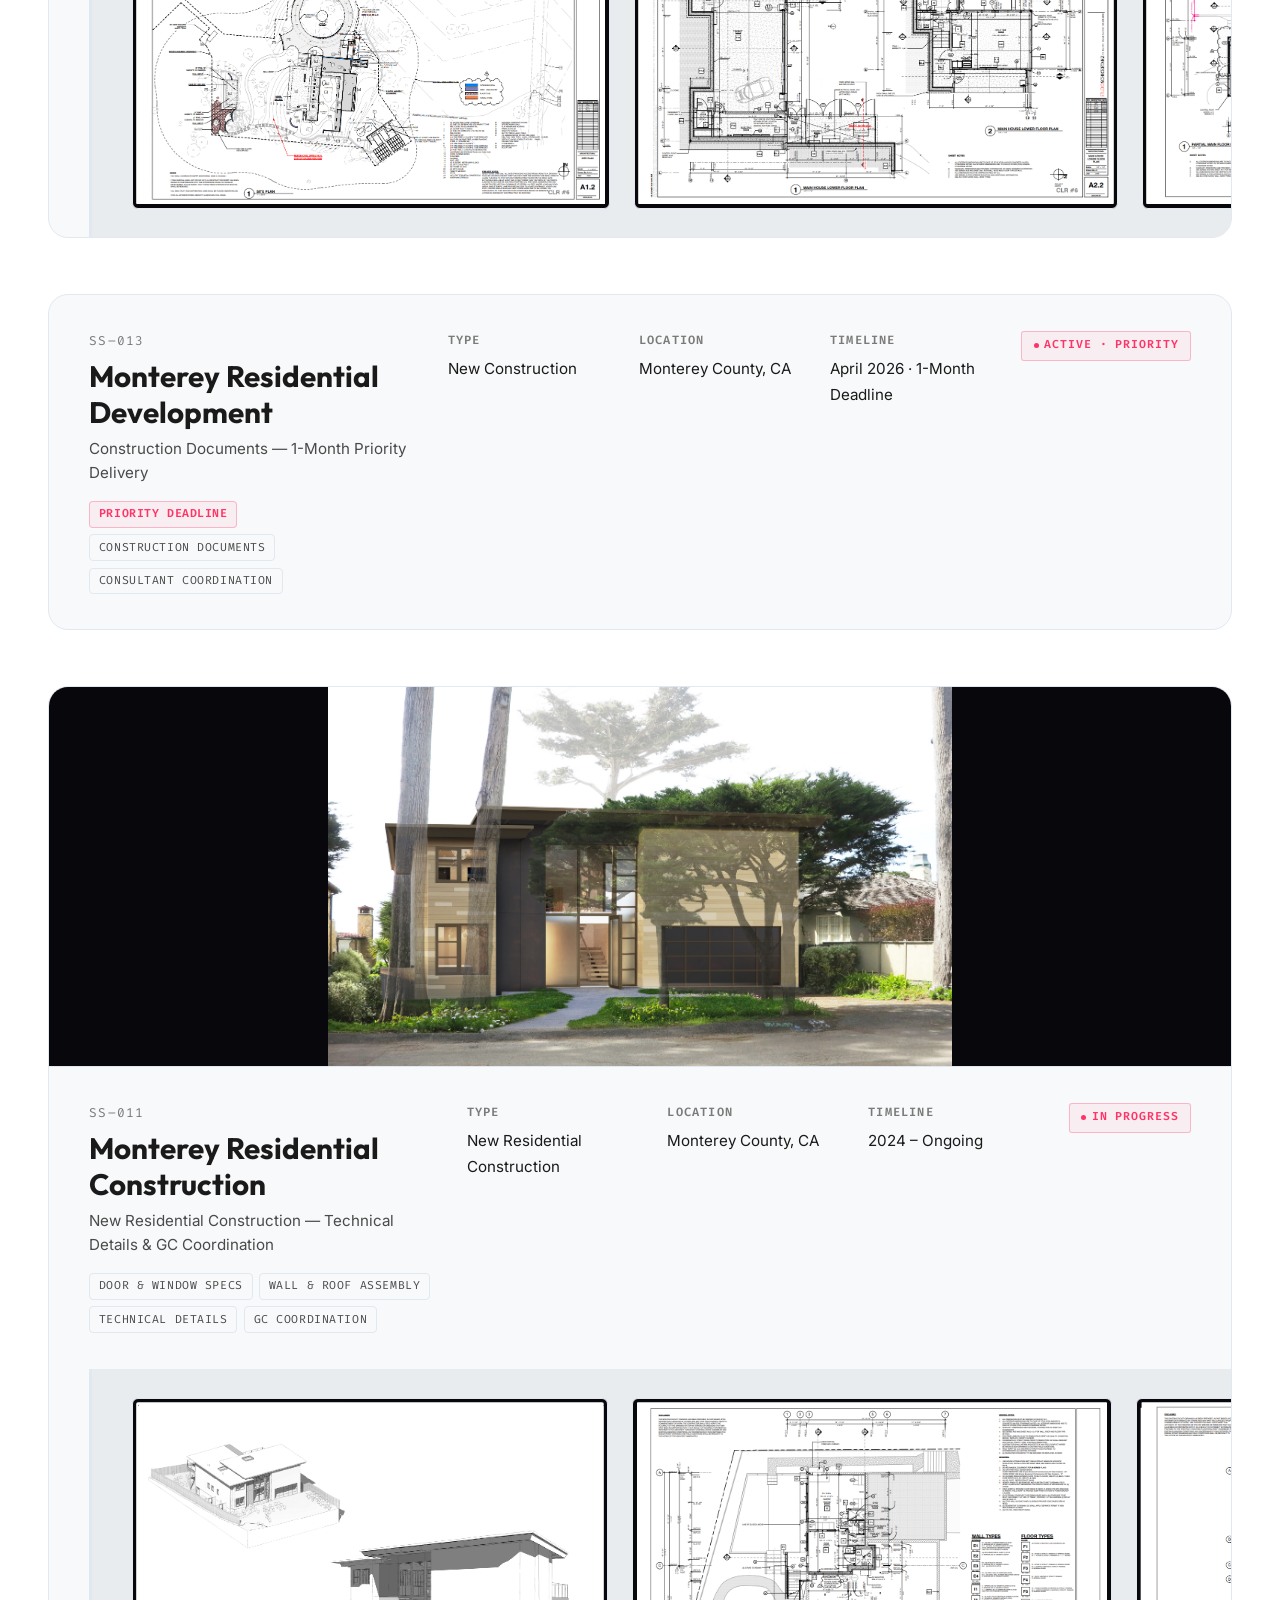
==== commit d917a7f4: "feat: add international project sections, automated PDF generation scripts, and updated resume resou" ====
--- a/portfolio.html
+++ b/portfolio.html
@@ -36,7 +36,7 @@
       <a href="index.html#services">Design &amp; Delivery</a>
       <a href="index.html#work">Featured Tools</a>
       <a href="index.html#contact">Contact</a>
-      <a href="docs/Ar_Chandran_Shanmugam_Resume.pdf" target="_blank">Resume</a>
+      <a href="docs/Ar_Chandran_Shanmugam_Resume.pdf?v=2" target="_blank">Resume</a>
       <a href="docs/Ar_Chandran_Shanmugam_Portfolio_2026.pdf" target="_blank" style="color: var(--vibrant-blue); font-weight: 600;">2026 PDF Portfolio</a>
       <a href="portfolio.html" class="active">Portfolio</a>
     </div>
@@ -48,9 +48,9 @@
     <div class="page-header-bg"></div>
     <div class="page-header-grid"></div>
     <div class="page-header-content">
-      <div class="page-eyebrow">Ar. Chandran Shanmugam · M.Arch &amp; B.Arch · <span class="hl">8+ Years Architectural &amp; BIM Specialist</span></div>
+      <div class="page-eyebrow">Ar. Chandran Shanmugam · M.Arch &amp; B.Arch · <span class="hl">8+ Years Job Captain &amp; Architectural Specialist</span></div>
       <h1 class="page-title"><span class="hl">Architectural Design</span> &amp;<br /><em>Technical Delivery.</em><br /><span class="hl">BIM-Driven Excellence</span>.</h1>
-      <p class="page-sub">Architect &amp; Technical Delivery Portfolio — 15 permitted California residential and commercial building design projects, complex enclosure detailing, DD–CA documentation, and custom C# Revit API automation tools.</p>
+      <p class="page-sub">Job Captain &amp; Architectural Delivery Portfolio — 15 permitted California building projects, International &amp; India developments, enclosure detailing, DD–CA documentation, and custom C# Revit API tools.</p>
       
       <div style="margin-top: 1.5rem; display: flex; flex-wrap: wrap; gap: 1rem; align-items: center;">
         <a href="docs/Ar_Chandran_Shanmugam_Portfolio_2026.pdf" target="_blank" class="btn-primary" style="padding: 0.75rem 1.4rem; font-size: 0.85rem; text-decoration: none; display: inline-flex; align-items: center; gap: 0.5rem; border-radius: 8px;">
@@ -59,8 +59,8 @@
         <a href="docs/Ar_Chandran_Shanmugam_Portfolio_ARCH_D_24x36.pdf" target="_blank" class="btn-primary" style="padding: 0.75rem 1.4rem; font-size: 0.85rem; text-decoration: none; display: inline-flex; align-items: center; gap: 0.5rem; border-radius: 8px; background: #0F172A;">
           <span>📐</span> Download 24"×36" ARCH D Sheet Set
         </a>
-        <a href="docs/Ar_Chandran_Shanmugam_Resume.pdf" target="_blank" class="btn-secondary" style="padding: 0.75rem 1.4rem; font-size: 0.85rem; text-decoration: none; display: inline-flex; align-items: center; gap: 0.5rem; border-radius: 8px;">
-          <span>📄</span> View Resume / CV
+        <a href="docs/Ar_Chandran_Shanmugam_Resume.pdf?v=2" target="_blank" class="btn-secondary" style="padding: 0.75rem 1.4rem; font-size: 0.85rem; text-decoration: none; display: inline-flex; align-items: center; gap: 0.5rem; border-radius: 8px;">
+          <span>📄</span> View Resume / CV (PDF)
         </a>
       </div>
 
@@ -76,7 +76,7 @@
     </div>
     <div class="stat-item">
       <div class="stat-num">15</div>
-      <div class="stat-label">Permitted Projects</div>
+      <div class="stat-label">Permitted CA Projects</div>
     </div>
     <div class="stat-item">
       <div class="stat-num">DD → CA</div>
@@ -102,8 +102,10 @@
     <button class="filter-btn" data-filter="paloalto">Palo Alto</button>
     <button class="filter-btn" data-filter="monterey">Monterey County</button>
     <button class="filter-btn" data-filter="orangecounty">Orange County</button>
+    <button class="filter-btn" data-filter="global">International &amp; India Projects</button>
+    <button class="filter-btn" data-filter="experience">Work Experience (7 Roles)</button>
     <button class="filter-btn" data-filter="bim">Software Tools</button>
-    <span class="filter-count" id="fc">Showing CS Revit Labs (15 tools) + 15 projects</span>
+    <span class="filter-count" id="fc">Showing All Work (15 CA projects + 6 Global projects + 15 Tools + Work History)</span>
   </div>
 
   <!-- PORTFOLIO PROJECTS GRID SECTION -->
@@ -716,8 +718,323 @@
 
     <div class="spacer"></div>
 
+    <!-- INTERNATIONAL & INDIA PROJECTS -->
+    <div class="category-label" id="g-global">// International &amp; India Work · Industrial, Healthcare, Commercial &amp; Multi-Family</div>
+    <div class="project-list">
+      
+      <!-- Project 1: Lane Cove & Fitton Warehouses -->
+      <div class="project-block">
+        <div class="project-row">
+          <div>
+            <div class="pr-index">GL–001</div>
+            <div class="pr-name">Lane Cove &amp; Fitton Engineering Warehouses</div>
+            <div class="pr-sub">Jarinam Parallelspace · Australia &amp; Dubai Projects</div>
+            <div class="pr-tags">
+              <span class="pr-tag">Industrial BIM</span>
+              <span class="pr-tag">LOD 300–350</span>
+              <span class="pr-tag">Steel Structural Interface</span>
+              <span class="pr-tag">Navisworks Clash Detection</span>
+            </div>
+          </div>
+          <div class="pr-col"><strong>Role / Employer</strong><span>BIM Architect · Jarinam Parallelspace</span></div>
+          <div class="pr-col"><strong>Location</strong><span>Sydney, Australia &amp; Dubai, UAE</span></div>
+          <div class="pr-col"><strong>Timeline</strong><span>Dec 2021 – Oct 2022</span></div>
+          <div class="pr-status-col">
+            <span class="badge badge-blue">Delivered</span>
+          </div>
+        </div>
+      </div>
+
+      <!-- Project 2: Hafeez Contractor Apartment R16 & R7 -->
+      <div class="project-block">
+        <div class="project-row">
+          <div>
+            <div class="pr-index">GL–002</div>
+            <div class="pr-name">Hafeez Contractor Apartment R16 &amp; R7 Developments</div>
+            <div class="pr-sub">Jarinam Parallelspace · High-Rise Residential BIM</div>
+            <div class="pr-tags">
+              <span class="pr-tag">Multi-Family Residential</span>
+              <span class="pr-tag">LOD 350 BIM</span>
+              <span class="pr-tag">Revit Architecture</span>
+              <span class="pr-tag">Drawing Production</span>
+            </div>
+          </div>
+          <div class="pr-col"><strong>Role / Employer</strong><span>BIM Architect · Jarinam Parallelspace</span></div>
+          <div class="pr-col"><strong>Location</strong><span>Pune, Maharashtra, India</span></div>
+          <div class="pr-col"><strong>Timeline</strong><span>Dec 2021 – Oct 2022</span></div>
+          <div class="pr-status-col">
+            <span class="badge badge-blue">Delivered</span>
+          </div>
+        </div>
+      </div>
+
+      <!-- Project 3: Netherlands Housing BIM Developments -->
+      <div class="project-block">
+        <div class="project-row">
+          <div>
+            <div class="pr-index">GL–003</div>
+            <div class="pr-name">Netherlands Housing BIM Developments</div>
+            <div class="pr-sub">Pinnacle Technology Services · European Residential BIM</div>
+            <div class="pr-tags">
+              <span class="pr-tag">Residential BIM</span>
+              <span class="pr-tag">CAD to BIM</span>
+              <span class="pr-tag">European Graphic Standards</span>
+              <span class="pr-tag">Revit Modeling</span>
+            </div>
+          </div>
+          <div class="pr-col"><strong>Role / Employer</strong><span>Revit Jr. Modeller · Pinnacle Tech</span></div>
+          <div class="pr-col"><strong>Location</strong><span>Netherlands (Remote Delivery)</span></div>
+          <div class="pr-col"><strong>Timeline</strong><span>Jul 2021 – Dec 2021</span></div>
+          <div class="pr-status-col">
+            <span class="badge badge-blue">Delivered</span>
+          </div>
+        </div>
+      </div>
+
+      <!-- Project 4: Urban Primary Health Centre (UPHC Chennai) -->
+      <div class="project-block">
+        <div class="project-row">
+          <div>
+            <div class="pr-index">GL–004</div>
+            <div class="pr-name">Urban Primary Health Centre (UPHC @ Chennai)</div>
+            <div class="pr-sub">Neural Design &amp; Construction · Public Healthcare Infrastructure</div>
+            <div class="pr-tags">
+              <span class="pr-tag">Healthcare Architecture</span>
+              <span class="pr-tag">Design Development</span>
+              <span class="pr-tag">Permit Documentation</span>
+              <span class="pr-tag">Site Coordination</span>
+            </div>
+          </div>
+          <div class="pr-col"><strong>Role / Employer</strong><span>Architect &amp; Lead · Neural Design</span></div>
+          <div class="pr-col"><strong>Location</strong><span>Chennai, Tamil Nadu, India</span></div>
+          <div class="pr-col"><strong>Timeline</strong><span>Jun 2019 – Jun 2021</span></div>
+          <div class="pr-status-col">
+            <span class="badge badge-blue">Completed</span>
+          </div>
+        </div>
+      </div>
+
+      <!-- Project 5: Star Palms & 100ft Road Commercial Complex -->
+      <div class="project-block">
+        <div class="project-row">
+          <div>
+            <div class="pr-index">GL–005</div>
+            <div class="pr-name">Star Palms Residential &amp; 100ft Road Commercial Complex</div>
+            <div class="pr-sub">Freelance Architecture · Commercial &amp; Multi-Family</div>
+            <div class="pr-tags">
+              <span class="pr-tag">Commercial Architecture</span>
+              <span class="pr-tag">Spatial Planning</span>
+              <span class="pr-tag">Working Drawings</span>
+              <span class="pr-tag">Construction Supervision</span>
+            </div>
+          </div>
+          <div class="pr-col"><strong>Role / Employer</strong><span>Freelance Architect &amp; Consultant</span></div>
+          <div class="pr-col"><strong>Location</strong><span>Banaswadi &amp; 100ft Rd, Bengaluru</span></div>
+          <div class="pr-col"><strong>Timeline</strong><span>Sep 2017 – Jun 2019</span></div>
+          <div class="pr-status-col">
+            <span class="badge badge-blue">Handed Over</span>
+          </div>
+        </div>
+      </div>
+
+      <!-- Project 6: Courtallam Eco-Resort & Sathangudi Row Houses -->
+      <div class="project-block">
+        <div class="project-row">
+          <div>
+            <div class="pr-index">GL–006</div>
+            <div class="pr-name">Courtallam Eco-Resort &amp; Sathangudi Row Houses</div>
+            <div class="pr-sub">Neural Design &amp; Construction · Hospitality &amp; Residential</div>
+            <div class="pr-tags">
+              <span class="pr-tag">Resort Architecture</span>
+              <span class="pr-tag">Row House Design</span>
+              <span class="pr-tag">Sustainable Materials</span>
+              <span class="pr-tag">Passive Cooling</span>
+            </div>
+          </div>
+          <div class="pr-col"><strong>Role / Employer</strong><span>Architect &amp; Lead · Neural Design</span></div>
+          <div class="pr-col"><strong>Location</strong><span>Madurai &amp; Courtallam, TN, India</span></div>
+          <div class="pr-col"><strong>Timeline</strong><span>Jun 2019 – Jun 2021</span></div>
+          <div class="pr-status-col">
+            <span class="badge badge-blue">Completed</span>
+          </div>
+        </div>
+      </div>
+
+    </div>
+
+    <div class="spacer"></div>
+
+    <!-- WORK EXPERIENCE TIMELINE (7 ROLES) -->
+    <div class="category-label" id="g-experience">// Professional Career History · 7 Employer Roles</div>
+    <div class="project-list">
+      
+      <!-- Role 1: Studio Schicketanz -->
+      <div class="project-block" style="border-left: 4px solid var(--gold);">
+        <div class="project-row">
+          <div>
+            <div class="pr-index">ROLE–01</div>
+            <div class="pr-name">Studio Schicketanz</div>
+            <div class="pr-sub">Job Captain &amp; Architectural Delivery Lead · Full-time</div>
+            <div class="pr-tags">
+              <span class="pr-tag">California Permitted Projects</span>
+              <span class="pr-tag">Job Captain</span>
+              <span class="pr-tag">DD to CA Lifecycle</span>
+              <span class="pr-tag">Title 24 / CBC / ADA</span>
+              <span class="pr-tag">C# Revit API</span>
+              <span class="pr-tag">Navisworks Manage</span>
+            </div>
+          </div>
+          <div class="pr-col"><strong>Location</strong><span>Bengaluru (HQ: Carmel, CA)</span></div>
+          <div class="pr-col"><strong>Dates</strong><span>Sep 2022 – Present (3.5+ yrs)</span></div>
+          <div class="pr-status-col">
+            <span class="badge badge-gold"><span class="bdot pulse"></span>Current Role</span>
+          </div>
+        </div>
+      </div>
+
+      <!-- Role 2: Jarinam Parallelspace -->
+      <div class="project-block">
+        <div class="project-row">
+          <div>
+            <div class="pr-index">ROLE–02</div>
+            <div class="pr-name">Jarinam Parallelspace Private Limited</div>
+            <div class="pr-sub">BIM Architect · Full-time (Remote)</div>
+            <div class="pr-tags">
+              <span class="pr-tag">LOD 300–350 BIM</span>
+              <span class="pr-tag">Lane Cove Warehouse</span>
+              <span class="pr-tag">Fitton Engg Dubai</span>
+              <span class="pr-tag">Pune Residential</span>
+              <span class="pr-tag">Clash Coordination</span>
+            </div>
+          </div>
+          <div class="pr-col"><strong>Location</strong><span>Bengaluru · Remote</span></div>
+          <div class="pr-col"><strong>Dates</strong><span>Dec 2021 – Oct 2022 (11 mos)</span></div>
+          <div class="pr-status-col">
+            <span class="badge badge-blue">Completed</span>
+          </div>
+        </div>
+      </div>
+
+      <!-- Role 3: Pinnacle Technology Services -->
+      <div class="project-block">
+        <div class="project-row">
+          <div>
+            <div class="pr-index">ROLE–03</div>
+            <div class="pr-name">Pinnacle Technology Services Pvt Ltd</div>
+            <div class="pr-sub">Revit Jr. Modeller · Full-time (Remote)</div>
+            <div class="pr-tags">
+              <span class="pr-tag">Netherlands Housing BIM</span>
+              <span class="pr-tag">Revit Architecture</span>
+              <span class="pr-tag">CAD to BIM</span>
+              <span class="pr-tag">European Graphic Standards</span>
+            </div>
+          </div>
+          <div class="pr-col"><strong>Location</strong><span>Hyderabad · Remote</span></div>
+          <div class="pr-col"><strong>Dates</strong><span>Jul 2021 – Dec 2021 (6 mos)</span></div>
+          <div class="pr-status-col">
+            <span class="badge badge-blue">Completed</span>
+          </div>
+        </div>
+      </div>
+
+      <!-- Role 4: Neural Design & Construction -->
+      <div class="project-block">
+        <div class="project-row">
+          <div>
+            <div class="pr-index">ROLE–04</div>
+            <div class="pr-name">Neural Design and Construction Ltd.</div>
+            <div class="pr-sub">Architect &amp; Project Lead · Full-time</div>
+            <div class="pr-tags">
+              <span class="pr-tag">UPHC Healthcare</span>
+              <span class="pr-tag">Sathangudi Row Houses</span>
+              <span class="pr-tag">Courtallam Resort</span>
+              <span class="pr-tag">Client Meetings &amp; Vendors</span>
+              <span class="pr-tag">Site Supervision</span>
+            </div>
+          </div>
+          <div class="pr-col"><strong>Location</strong><span>Madurai, Tamil Nadu</span></div>
+          <div class="pr-col"><strong>Dates</strong><span>Jun 2019 – Jun 2021 (2 yrs 1 mo)</span></div>
+          <div class="pr-status-col">
+            <span class="badge badge-blue">Completed</span>
+          </div>
+        </div>
+      </div>
+
+      <!-- Role 5: Freelance Architect -->
+      <div class="project-block">
+        <div class="project-row">
+          <div>
+            <div class="pr-index">ROLE–05</div>
+            <div class="pr-name">Freelance Architect &amp; Design Consultant</div>
+            <div class="pr-sub">Architect &amp; Consultant · Self-employed</div>
+            <div class="pr-tags">
+              <span class="pr-tag">Star Palms Bengaluru</span>
+              <span class="pr-tag">100ft Rd Commercial</span>
+              <span class="pr-tag">Design Proposals</span>
+              <span class="pr-tag">Working Drawings</span>
+              <span class="pr-tag">Construction Delivery</span>
+            </div>
+          </div>
+          <div class="pr-col"><strong>Location</strong><span>Madurai &amp; Bengaluru</span></div>
+          <div class="pr-col"><strong>Dates</strong><span>Sep 2017 – Jun 2019 (1 yr 10 mos)</span></div>
+          <div class="pr-status-col">
+            <span class="badge badge-blue">Completed</span>
+          </div>
+        </div>
+      </div>
+
+      <!-- Role 6: Iver Architects -->
+      <div class="project-block">
+        <div class="project-row">
+          <div>
+            <div class="pr-index">ROLE–06</div>
+            <div class="pr-name">Iver Architects</div>
+            <div class="pr-sub">Architectural Intern (Post Graduate)</div>
+            <div class="pr-tags">
+              <span class="pr-tag">Post Graduate Internship</span>
+              <span class="pr-tag">Design Proposals</span>
+              <span class="pr-tag">Working Drawings</span>
+              <span class="pr-tag">Site Visits</span>
+              <span class="pr-tag">Plan Renderings</span>
+            </div>
+          </div>
+          <div class="pr-col"><strong>Location</strong><span>Chennai, Tamil Nadu</span></div>
+          <div class="pr-col"><strong>Dates</strong><span>Dec 2018 – Mar 2019 (4 mos)</span></div>
+          <div class="pr-status-col">
+            <span class="badge badge-blue">Completed</span>
+          </div>
+        </div>
+      </div>
+
+      <!-- Role 7: Ineidos -->
+      <div class="project-block">
+        <div class="project-row">
+          <div>
+            <div class="pr-index">ROLE–07</div>
+            <div class="pr-name">Ineidos</div>
+            <div class="pr-sub">Architectural Intern (Under Graduate)</div>
+            <div class="pr-tags">
+              <span class="pr-tag">Undergraduate Internship</span>
+              <span class="pr-tag">Concept to Design</span>
+              <span class="pr-tag">Research &amp; Diagrams</span>
+              <span class="pr-tag">Technical Drawings</span>
+              <span class="pr-tag">Perspective Rendering</span>
+            </div>
+          </div>
+          <div class="pr-col"><strong>Location</strong><span>Bengaluru, Karnataka</span></div>
+          <div class="pr-col"><strong>Dates</strong><span>Dec 2015 – Jul 2016 (8 mos)</span></div>
+          <div class="pr-status-col">
+            <span class="badge badge-blue">Completed</span>
+          </div>
+        </div>
+      </div>
+
+    </div>
+
+    <div class="spacer"></div>
+
     <!-- BIM TOOLS -->
-    <div class="category-label" id="g-bim">// BIM Automation & Software Tools</div>
+    <div class="category-label" id="g-bim">// BIM Automation &amp; Software Tools</div>
     
     <div class="labs-wrapper">
       <!-- Intro & Metadata -->
